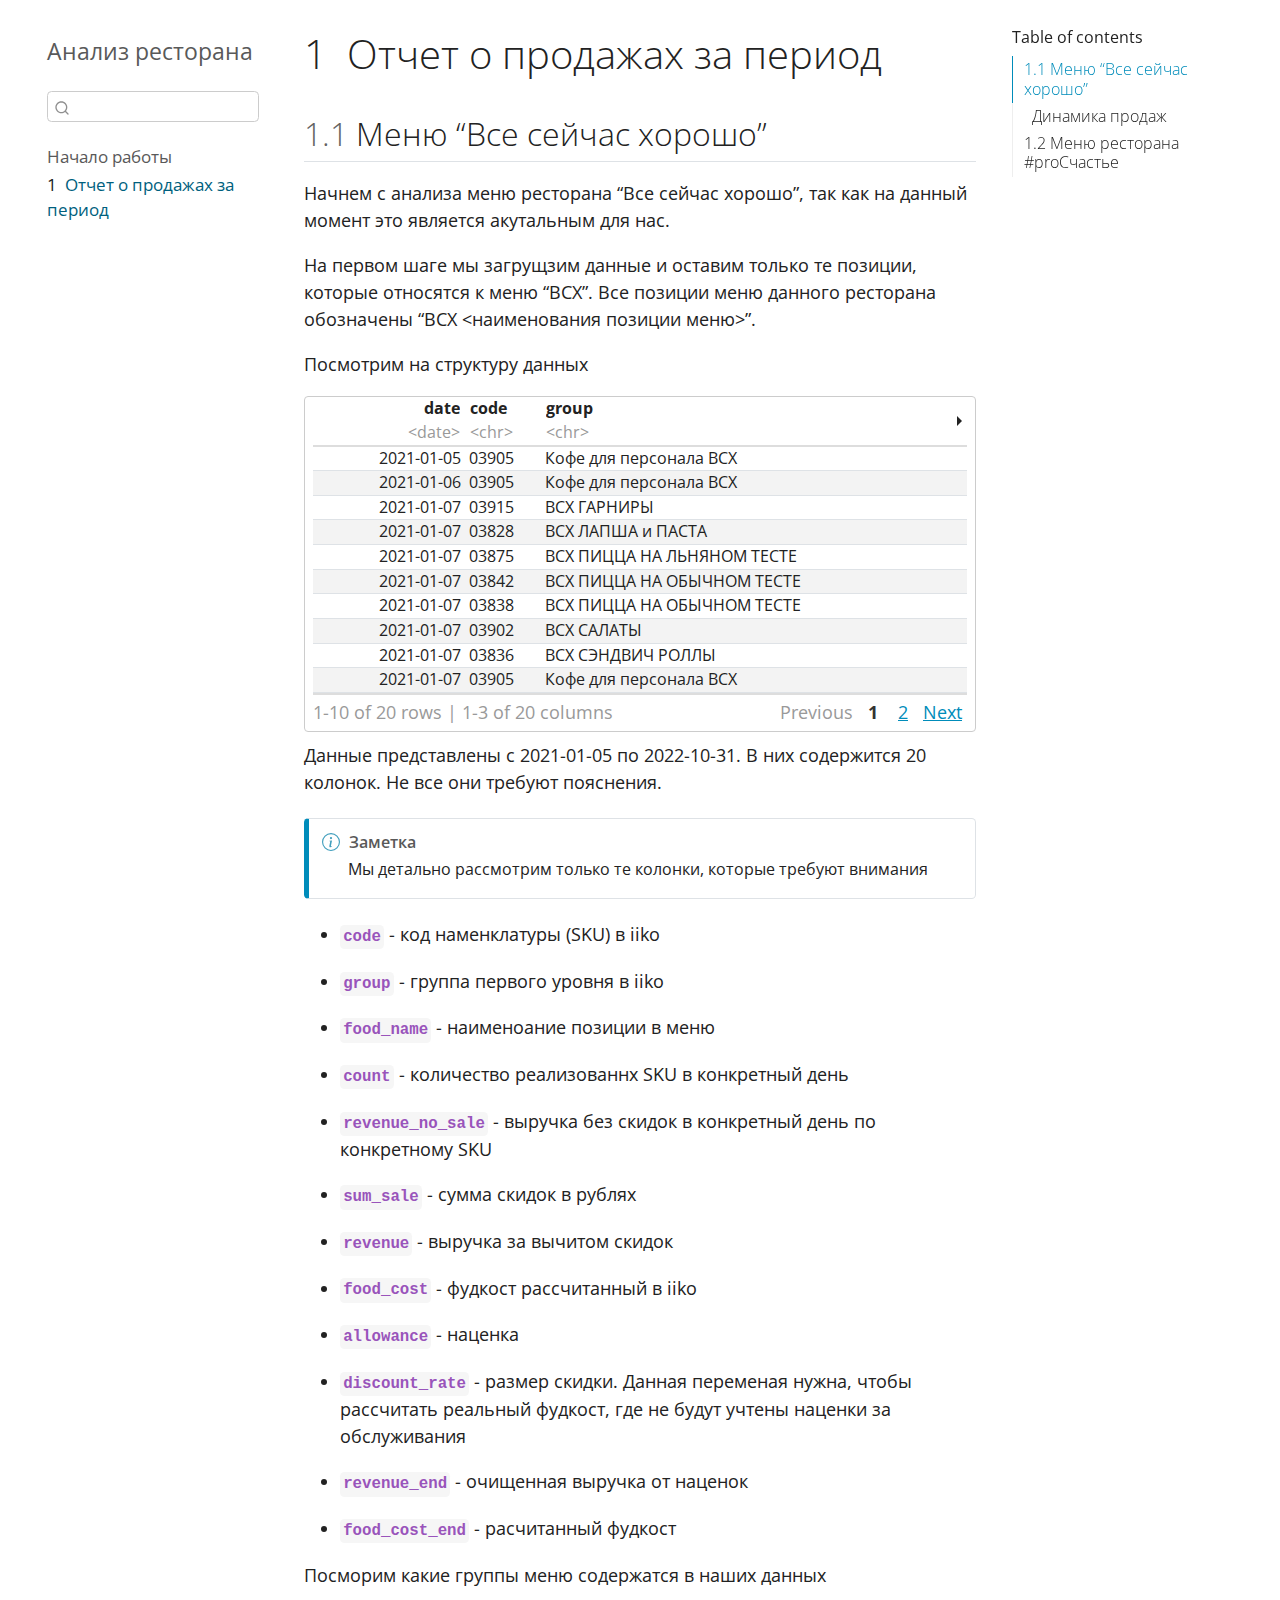
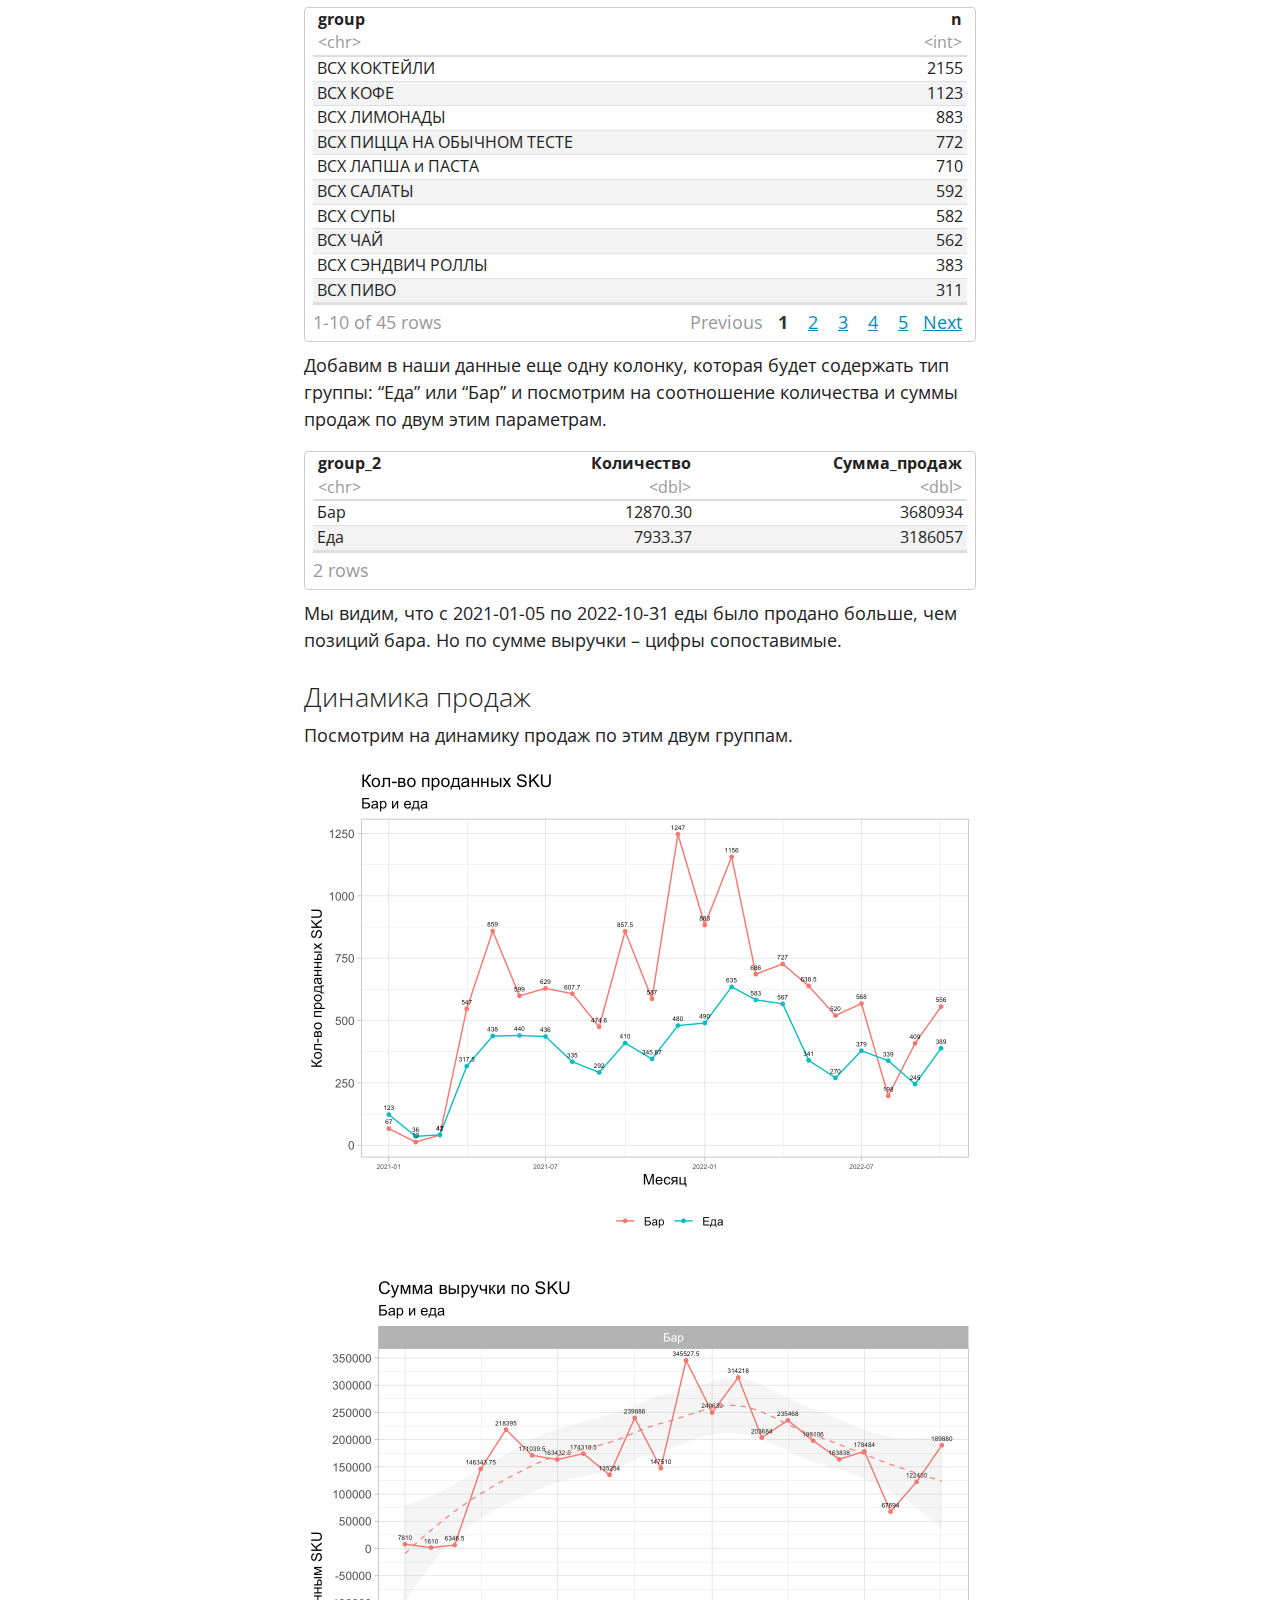
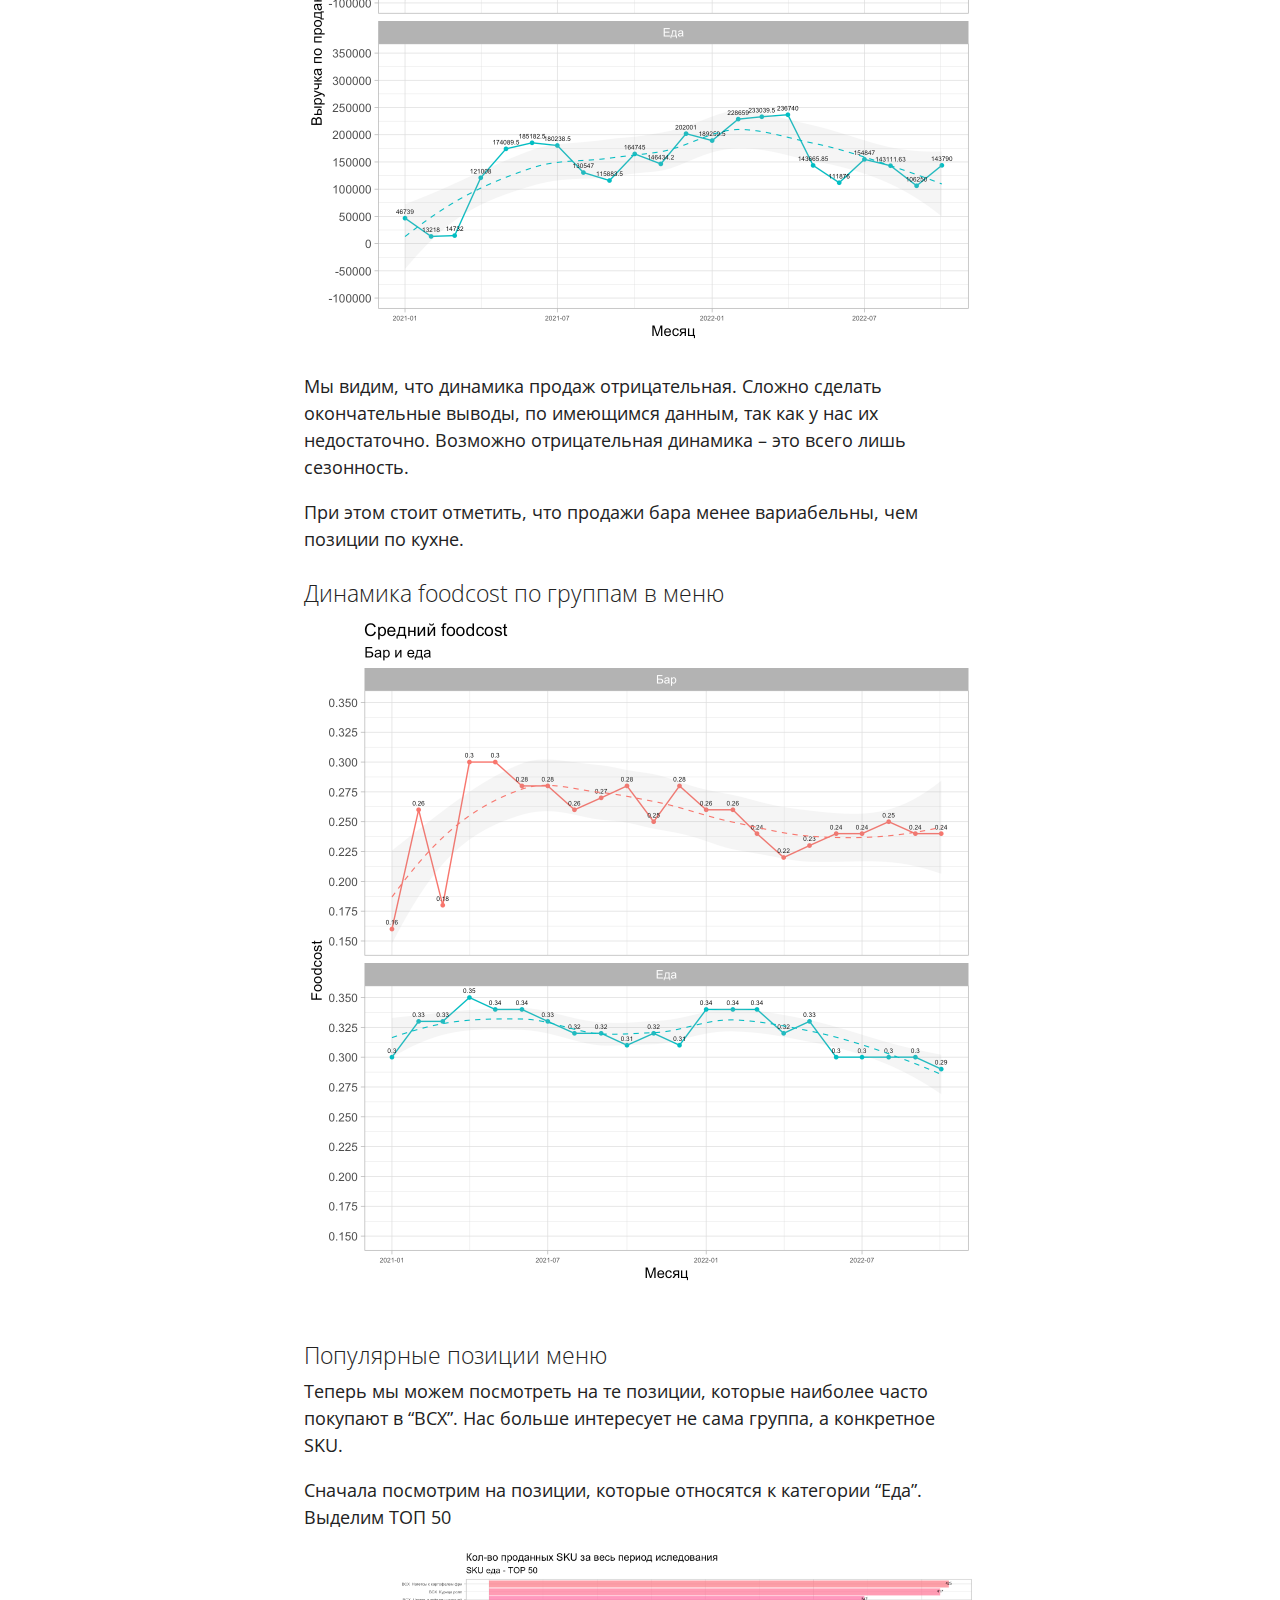
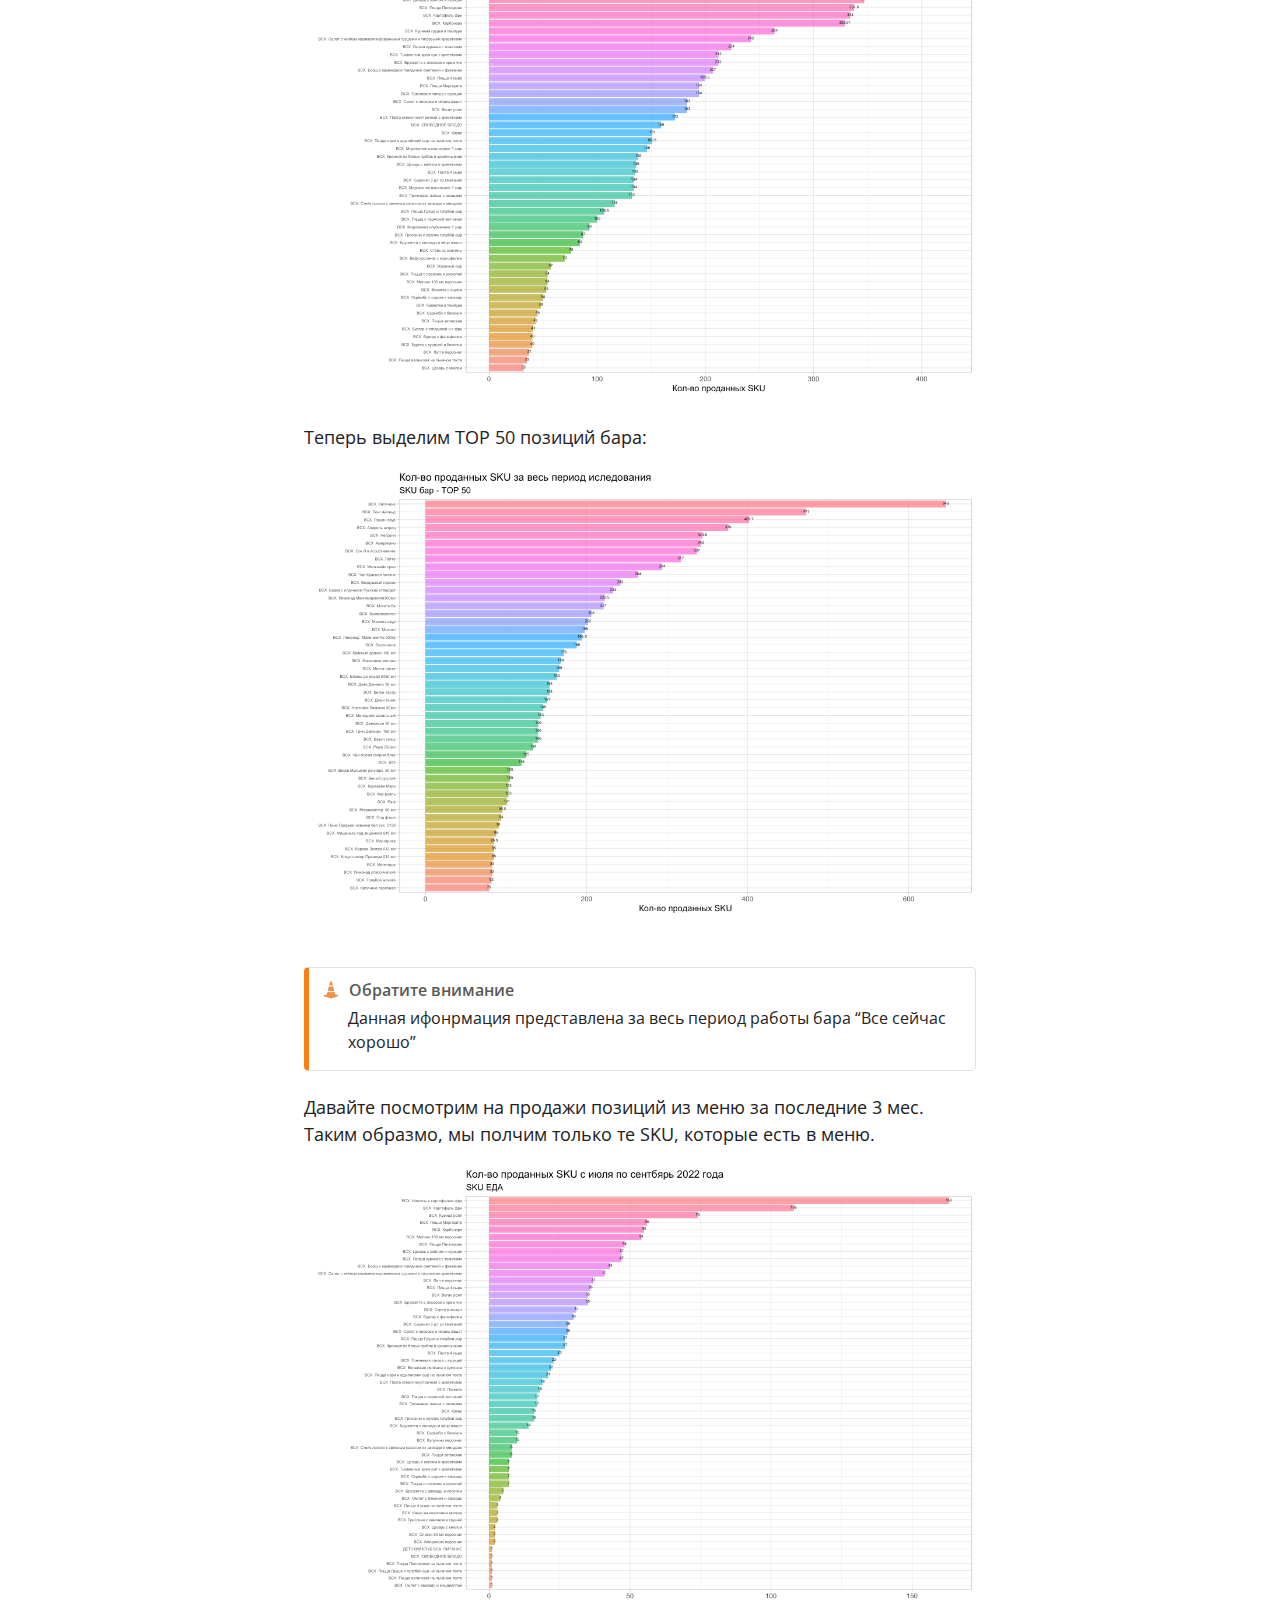
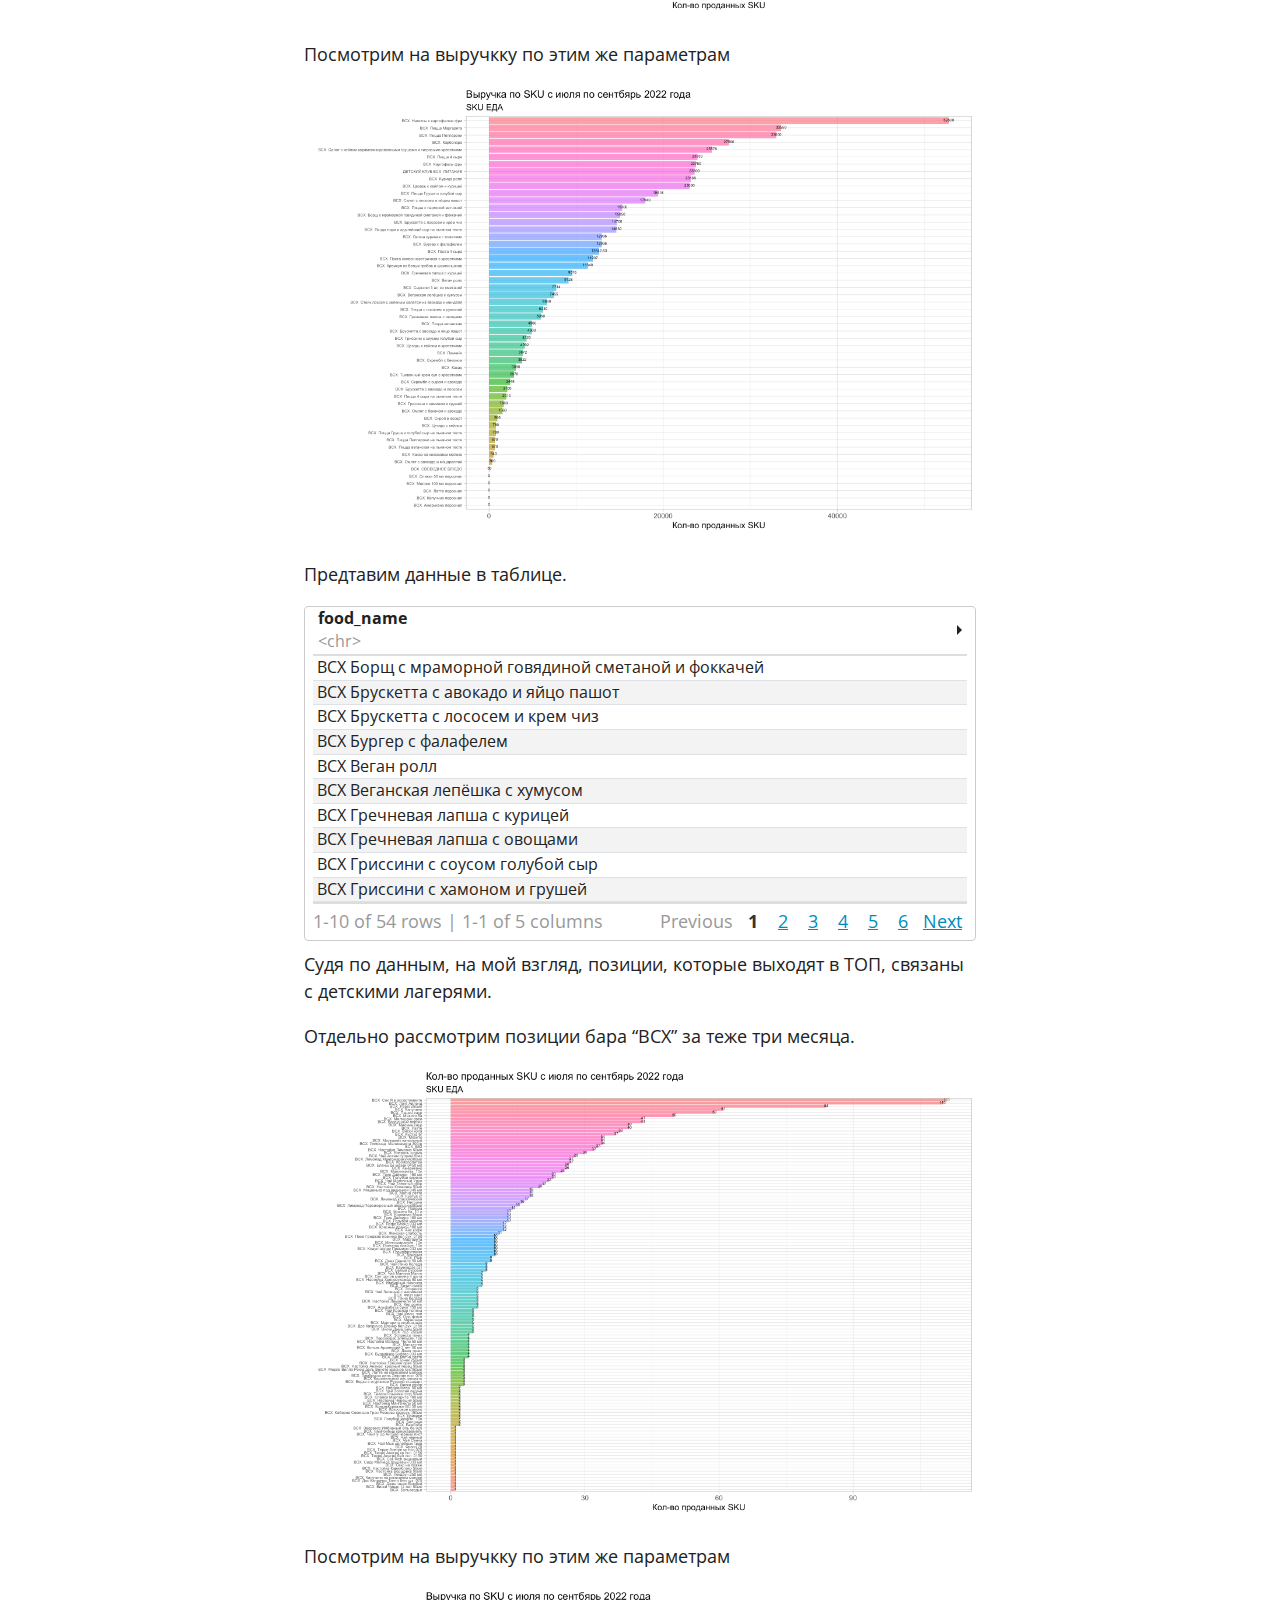
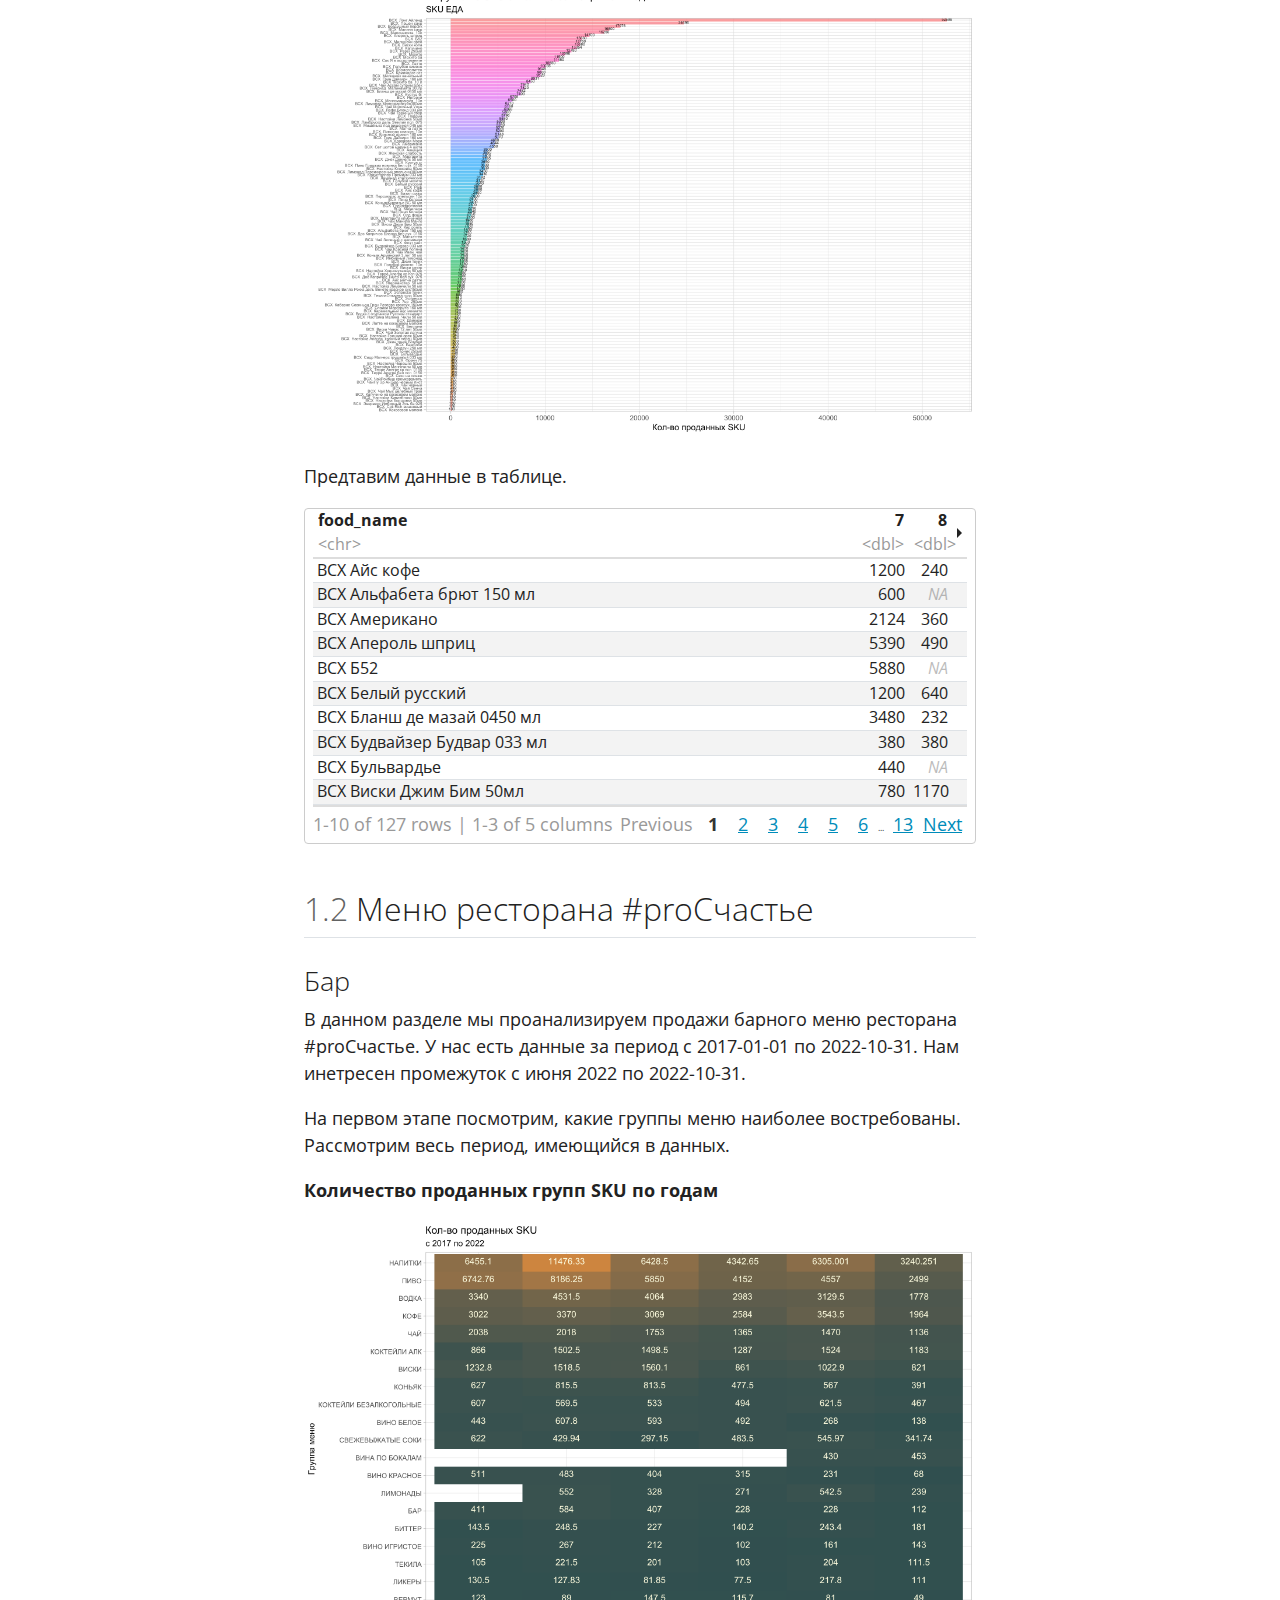
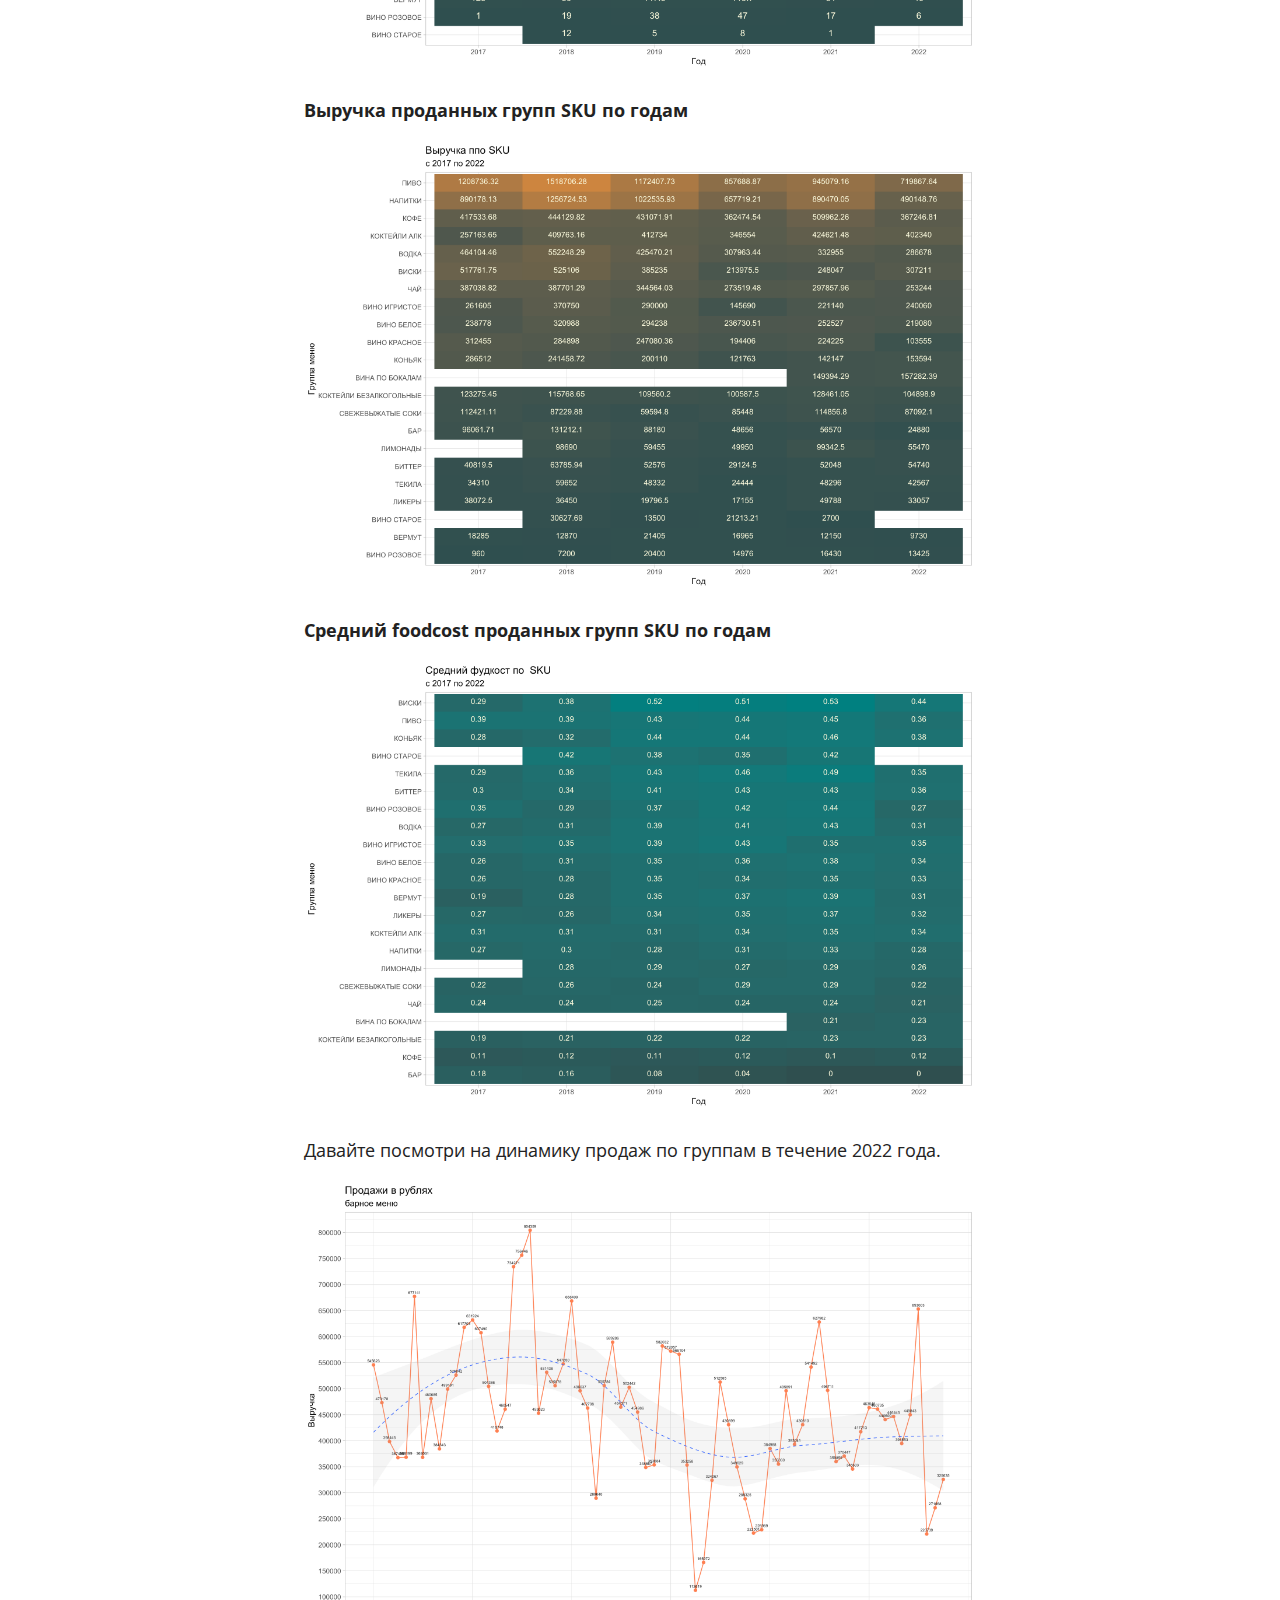
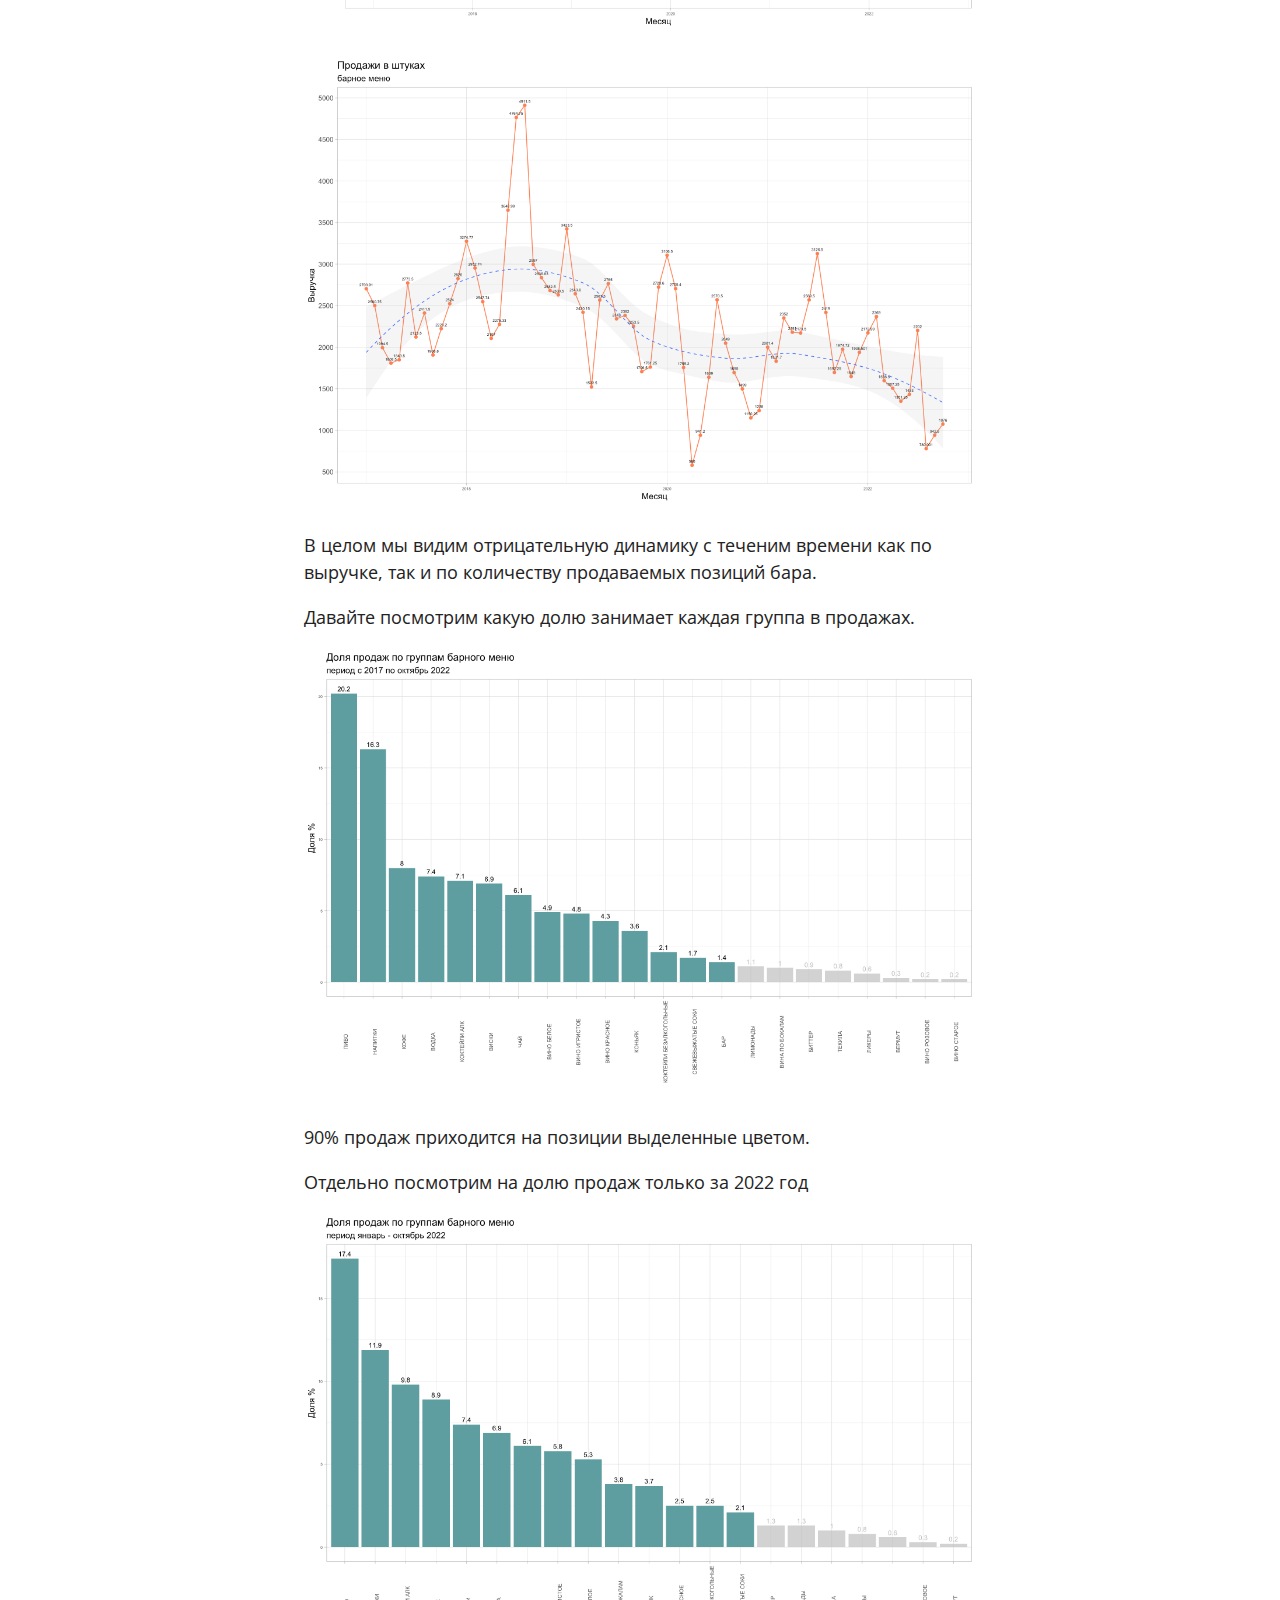
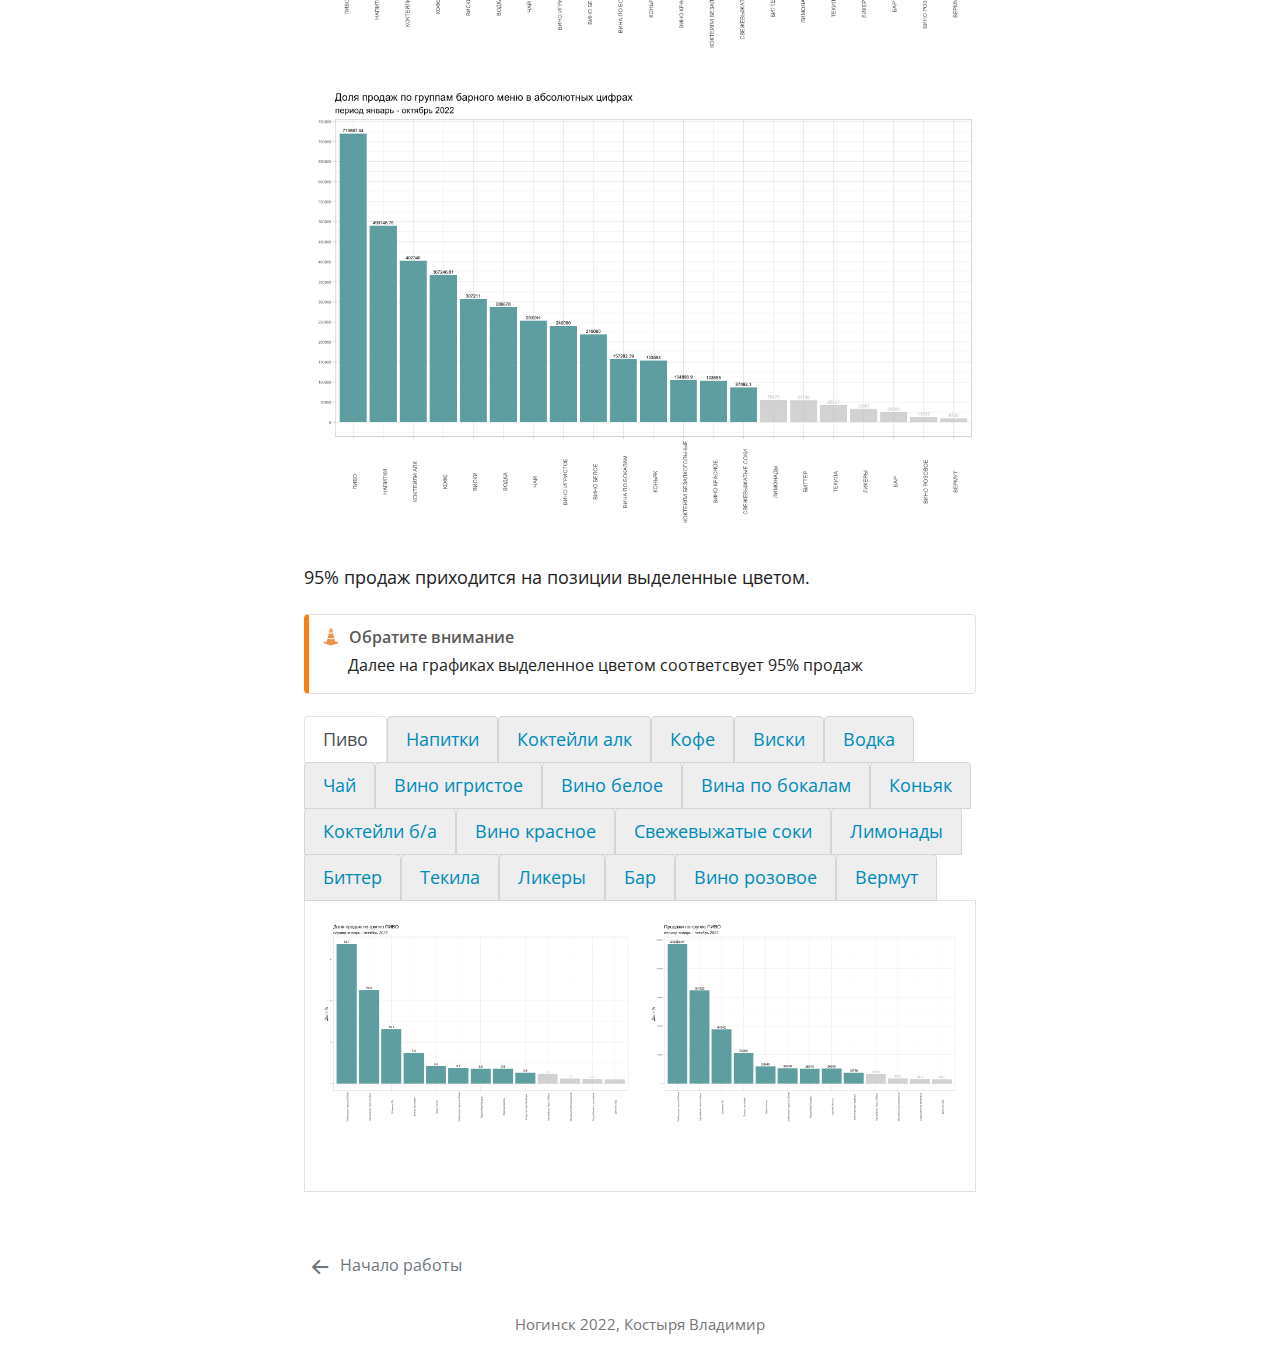
==== docs/intro.html @ 7ed4dfcd "25/11/2022" ====
<!DOCTYPE html>
<html xmlns="http://www.w3.org/1999/xhtml" lang="en" xml:lang="en"><head>

<meta charset="utf-8">
<meta name="generator" content="quarto-1.1.179">

<meta name="viewport" content="width=device-width, initial-scale=1.0, user-scalable=yes">


<title>Анализ ресторана - 1&nbsp; Отчет о продажах за период</title>
<style>
code{white-space: pre-wrap;}
span.smallcaps{font-variant: small-caps;}
div.columns{display: flex; gap: min(4vw, 1.5em);}
div.column{flex: auto; overflow-x: auto;}
div.hanging-indent{margin-left: 1.5em; text-indent: -1.5em;}
ul.task-list{list-style: none;}
ul.task-list li input[type="checkbox"] {
  width: 0.8em;
  margin: 0 0.8em 0.2em -1.6em;
  vertical-align: middle;
}
</style>


<script src="site_libs/quarto-nav/quarto-nav.js"></script>
<script src="site_libs/quarto-nav/headroom.min.js"></script>
<script src="site_libs/clipboard/clipboard.min.js"></script>
<script src="site_libs/quarto-search/autocomplete.umd.js"></script>
<script src="site_libs/quarto-search/fuse.min.js"></script>
<script src="site_libs/quarto-search/quarto-search.js"></script>
<meta name="quarto:offset" content="./">
<link href="./index.html" rel="prev">
<script src="site_libs/quarto-html/quarto.js"></script>
<script src="site_libs/quarto-html/popper.min.js"></script>
<script src="site_libs/quarto-html/tippy.umd.min.js"></script>
<script src="site_libs/quarto-html/anchor.min.js"></script>
<link href="site_libs/quarto-html/tippy.css" rel="stylesheet">
<link href="site_libs/quarto-html/quarto-syntax-highlighting.css" rel="stylesheet" id="quarto-text-highlighting-styles">
<script src="site_libs/bootstrap/bootstrap.min.js"></script>
<link href="site_libs/bootstrap/bootstrap-icons.css" rel="stylesheet">
<link href="site_libs/bootstrap/bootstrap.min.css" rel="stylesheet" id="quarto-bootstrap" data-mode="light">
<script id="quarto-search-options" type="application/json">{
  "location": "sidebar",
  "copy-button": false,
  "collapse-after": 3,
  "panel-placement": "start",
  "type": "textbox",
  "limit": 20,
  "language": {
    "search-no-results-text": "No results",
    "search-matching-documents-text": "matching documents",
    "search-copy-link-title": "Copy link to search",
    "search-hide-matches-text": "Hide additional matches",
    "search-more-match-text": "more match in this document",
    "search-more-matches-text": "more matches in this document",
    "search-clear-button-title": "Clear",
    "search-detached-cancel-button-title": "Cancel",
    "search-submit-button-title": "Submit"
  }
}</script>

<link href="site_libs/pagedtable-1.1/css/pagedtable.css" rel="stylesheet">
<script src="site_libs/pagedtable-1.1/js/pagedtable.js"></script>


</head>

<body class="nav-sidebar floating">

<div id="quarto-search-results"></div>
  <header id="quarto-header" class="headroom fixed-top">
  <nav class="quarto-secondary-nav" data-bs-toggle="collapse" data-bs-target="#quarto-sidebar" aria-controls="quarto-sidebar" aria-expanded="false" aria-label="Toggle sidebar navigation" onclick="if (window.quartoToggleHeadroom) { window.quartoToggleHeadroom(); }">
    <div class="container-fluid d-flex justify-content-between">
      <h1 class="quarto-secondary-nav-title"><span class="chapter-number">1</span>&nbsp; <span class="chapter-title">Отчет о продажах за период</span></h1>
      <button type="button" class="quarto-btn-toggle btn" aria-label="Show secondary navigation">
        <i class="bi bi-chevron-right"></i>
      </button>
    </div>
  </nav>
</header>
<!-- content -->
<div id="quarto-content" class="quarto-container page-columns page-rows-contents page-layout-article">
<!-- sidebar -->
  <nav id="quarto-sidebar" class="sidebar collapse sidebar-navigation floating overflow-auto">
    <div class="pt-lg-2 mt-2 text-left sidebar-header">
    <div class="sidebar-title mb-0 py-0">
      <a href="./">Анализ ресторана</a> 
    </div>
      </div>
      <div class="mt-2 flex-shrink-0 align-items-center">
        <div class="sidebar-search">
        <div id="quarto-search" class="" title="Search"></div>
        </div>
      </div>
    <div class="sidebar-menu-container"> 
    <ul class="list-unstyled mt-1">
        <li class="sidebar-item">
  <div class="sidebar-item-container"> 
  <a href="./index.html" class="sidebar-item-text sidebar-link">Начало работы</a>
  </div>
</li>
        <li class="sidebar-item">
  <div class="sidebar-item-container"> 
  <a href="./intro.html" class="sidebar-item-text sidebar-link active"><span class="chapter-number">1</span>&nbsp; <span class="chapter-title">Отчет о продажах за период</span></a>
  </div>
</li>
    </ul>
    </div>
</nav>
<!-- margin-sidebar -->
    <div id="quarto-margin-sidebar" class="sidebar margin-sidebar">
        <nav id="TOC" role="doc-toc" class="toc-active">
    <h2 id="toc-title">Table of contents</h2>
   
  <ul>
  <li><a href="#меню-все-сейчас-хорошо" id="toc-меню-все-сейчас-хорошо" class="nav-link active" data-scroll-target="#меню-все-сейчас-хорошо"><span class="toc-section-number">1.1</span>  Меню “Все сейчас хорошо”</a>
  <ul class="collapse">
  <li><a href="#динамика-продаж" id="toc-динамика-продаж" class="nav-link" data-scroll-target="#динамика-продаж">Динамика продаж</a></li>
  </ul></li>
  <li><a href="#меню-ресторана-proсчастье" id="toc-меню-ресторана-proсчастье" class="nav-link" data-scroll-target="#меню-ресторана-proсчастье"><span class="toc-section-number">1.2</span>  Меню ресторана #proСчастье</a>
  <ul class="collapse">
  <li><a href="#бар" id="toc-бар" class="nav-link" data-scroll-target="#бар">Бар</a></li>
  </ul></li>
  </ul>
</nav>
    </div>
<!-- main -->
<main class="content" id="quarto-document-content">

<header id="title-block-header" class="quarto-title-block default">
<div class="quarto-title">
<h1 class="title d-none d-lg-block"><span class="chapter-number">1</span>&nbsp; <span class="chapter-title">Отчет о продажах за период</span></h1>
</div>



<div class="quarto-title-meta">

    
    
  </div>
  

</header>

<section id="меню-все-сейчас-хорошо" class="level2" data-number="1.1">
<h2 data-number="1.1" class="anchored" data-anchor-id="меню-все-сейчас-хорошо"><span class="header-section-number">1.1</span> Меню “Все сейчас хорошо”</h2>
<p>Начнем с анализа меню ресторана “Все сейчас хорошо”, так как на данный момент это является акутальным для нас.</p>
<p>На первом шаге мы загрущзим данные и оставим только те позиции, которые относятся к меню “ВСХ”. Все позиции меню данного ресторана обозначены “ВСХ &lt;наименования позиции меню&gt;”.</p>
<p>Посмотрим на структуру данных</p>
<div class="cell" data-layout-align="center">
<div class="cell-output-display">

<div data-pagedtable="false">
  <script data-pagedtable-source="" type="application/json">
{"columns":[{"label":["date"],"name":[1],"type":["date"],"align":["right"]},{"label":["code"],"name":[2],"type":["chr"],"align":["left"]},{"label":["group"],"name":[3],"type":["chr"],"align":["left"]},{"label":["food_name"],"name":[4],"type":["chr"],"align":["left"]},{"label":["count"],"name":[5],"type":["dbl"],"align":["right"]},{"label":["revenue_no_sale"],"name":[6],"type":["dbl"],"align":["right"]},{"label":["sum_sale"],"name":[7],"type":["dbl"],"align":["right"]},{"label":["revenue"],"name":[8],"type":["dbl"],"align":["right"]},{"label":["cost_one"],"name":[9],"type":["dbl"],"align":["right"]},{"label":["cost_rub"],"name":[10],"type":["dbl"],"align":["right"]},{"label":["food_cost"],"name":[11],"type":["dbl"],"align":["right"]},{"label":["allowance"],"name":[12],"type":["dbl"],"align":["right"]},{"label":["concept"],"name":[13],"type":["chr"],"align":["left"]},{"label":["year"],"name":[14],"type":["dbl"],"align":["right"]},{"label":["month"],"name":[15],"type":["dbl"],"align":["right"]},{"label":["day_number"],"name":[16],"type":["dbl"],"align":["right"]},{"label":["wday"],"name":[17],"type":["dbl"],"align":["right"]},{"label":["discount_rate"],"name":[18],"type":["dbl"],"align":["right"]},{"label":["revenue_end"],"name":[19],"type":["dbl"],"align":["right"]},{"label":["food_cost_end"],"name":[20],"type":["dbl"],"align":["right"]}],"data":[{"1":"2021-01-05","2":"03905","3":"Кофе для персонала ВСХ","4":"ВСХ  Американо персонал","5":"2","6":"0","7":"0","8":"0","9":"16.99","10":"33.97","11":"0.00","12":"-100.0","13":"Без концепции","14":"2021","15":"1","16":"5","17":"2","18":"NA","19":"0","20":"Inf"},{"1":"2021-01-06","2":"03905","3":"Кофе для персонала ВСХ","4":"ВСХ  Американо персонал","5":"2","6":"0","7":"0","8":"0","9":"16.99","10":"33.98","11":"0.00","12":"-100.0","13":"Без концепции","14":"2021","15":"1","16":"6","17":"3","18":"NA","19":"0","20":"Inf"},{"1":"2021-01-07","2":"03915","3":"ВСХ  ГАРНИРЫ","4":"ВСХ  Нагетсы с картофелем фри","5":"10","6":"3000","7":"3000","8":"0","9":"64.71","10":"647.13","11":"0.00","12":"-100.0","13":"Без концепции","14":"2021","15":"1","16":"7","17":"4","18":"Inf","19":"3000","20":"0.22"},{"1":"2021-01-07","2":"03828","3":"ВСХ  ЛАПША и ПАСТА","4":"ВСХ  Гречневая лапша с овощами","5":"6","6":"1860","7":"0","8":"1860","9":"66.08","10":"396.46","11":"0.21","12":"369.2","13":"Без концепции","14":"2021","15":"1","16":"7","17":"4","18":"1","19":"1860","20":"0.21"},{"1":"2021-01-07","2":"03875","3":"ВСХ  ПИЦЦА НА ЛЬНЯНОМ ТЕСТЕ","4":"ВСХ  Пицца веганская на льняном тесте","5":"2","6":"1200","7":"0","8":"1200","9":"115.27","10":"230.53","11":"0.19","12":"420.5","13":"Без концепции","14":"2021","15":"1","16":"7","17":"4","18":"1","19":"1200","20":"0.19"},{"1":"2021-01-07","2":"03842","3":"ВСХ  ПИЦЦА НА ОБЫЧНОМ ТЕСТЕ","4":"ВСХ  Пицца Пепперони","5":"2","6":"1200","7":"1200","8":"0","9":"204.78","10":"409.56","11":"0.00","12":"-100.0","13":"Без концепции","14":"2021","15":"1","16":"7","17":"4","18":"Inf","19":"1200","20":"0.34"},{"1":"2021-01-07","2":"03838","3":"ВСХ  ПИЦЦА НА ОБЫЧНОМ ТЕСТЕ","4":"ВСХ  Пицца Маргарита","5":"1","6":"550","7":"550","8":"0","9":"139.55","10":"139.55","11":"0.00","12":"-100.0","13":"Без концепции","14":"2021","15":"1","16":"7","17":"4","18":"Inf","19":"550","20":"0.25"},{"1":"2021-01-07","2":"03902","3":"ВСХ  САЛАТЫ","4":"ВСХ  Цезарь с кейлом","5":"4","6":"1360","7":"0","8":"1360","9":"143.99","10":"575.96","11":"0.42","12":"136.1","13":"Без концепции","14":"2021","15":"1","16":"7","17":"4","18":"1","19":"1360","20":"0.42"},{"1":"2021-01-07","2":"03836","3":"ВСХ  СЭНДВИЧ РОЛЛЫ","4":"ВСХ  Веган ролл","5":"1","6":"260","7":"0","8":"260","9":"62.66","10":"62.66","11":"0.24","12":"314.9","13":"Без концепции","14":"2021","15":"1","16":"7","17":"4","18":"1","19":"260","20":"0.24"},{"1":"2021-01-07","2":"03905","3":"Кофе для персонала ВСХ","4":"ВСХ  Американо персонал","5":"2","6":"0","7":"0","8":"0","9":"16.99","10":"33.97","11":"0.00","12":"-100.0","13":"Без концепции","14":"2021","15":"1","16":"7","17":"4","18":"NA","19":"0","20":"Inf"},{"1":"2021-01-09","2":"03915","3":"ВСХ  ГАРНИРЫ","4":"ВСХ  Нагетсы с картофелем фри","5":"7","6":"2100","7":"2100","8":"0","9":"65.34","10":"457.41","11":"0.00","12":"-100.0","13":"Без концепции","14":"2021","15":"1","16":"9","17":"6","18":"Inf","19":"2100","20":"0.22"},{"1":"2021-01-09","2":"03925","3":"ВСХ  КОФЕ","4":"ВСХ  Американо","5":"2","6":"240","7":"0","8":"240","9":"16.20","10":"32.40","11":"0.14","12":"640.7","13":"Без концепции","14":"2021","15":"1","16":"9","17":"6","18":"1","19":"240","20":"0.13"},{"1":"2021-01-09","2":"03926","3":"ВСХ  КОФЕ","4":"ВСХ  Капучино","5":"2","6":"400","7":"0","8":"400","9":"22.70","10":"45.39","11":"0.11","12":"781.3","13":"Без концепции","14":"2021","15":"1","16":"9","17":"6","18":"1","19":"400","20":"0.11"},{"1":"2021-01-09","2":"03927","3":"ВСХ  КОФЕ","4":"ВСХ  Латте","5":"1","6":"220","7":"0","8":"220","9":"25.95","10":"25.95","11":"0.12","12":"747.8","13":"Без концепции","14":"2021","15":"1","16":"9","17":"6","18":"1","19":"220","20":"0.12"},{"1":"2021-01-09","2":"03841","3":"ВСХ  ПИЦЦА НА ОБЫЧНОМ ТЕСТЕ","4":"ВСХ  Пицца 4 сыра","5":"1","6":"600","7":"600","8":"0","9":"307.38","10":"307.38","11":"0.00","12":"-100.0","13":"Без концепции","14":"2021","15":"1","16":"9","17":"6","18":"Inf","19":"600","20":"0.51"},{"1":"2021-01-09","2":"03838","3":"ВСХ  ПИЦЦА НА ОБЫЧНОМ ТЕСТЕ","4":"ВСХ  Пицца Маргарита","5":"2","6":"1100","7":"1100","8":"0","9":"139.40","10":"278.80","11":"0.00","12":"-100.0","13":"Без концепции","14":"2021","15":"1","16":"9","17":"6","18":"Inf","19":"1100","20":"0.25"},{"1":"2021-01-09","2":"03909","3":"Кофе для персонала ВСХ","4":"ВСХ  Капучино персонал","5":"1","6":"0","7":"0","8":"0","9":"25.13","10":"25.13","11":"0.00","12":"-100.0","13":"Без концепции","14":"2021","15":"1","16":"9","17":"6","18":"NA","19":"0","20":"Inf"},{"1":"2021-01-09","2":"03905","3":"Кофе для персонала ВСХ","4":"ВСХ  Американо персонал","5":"2","6":"0","7":"0","8":"0","9":"16.98","10":"33.95","11":"0.00","12":"-100.0","13":"Без концепции","14":"2021","15":"1","16":"9","17":"6","18":"NA","19":"0","20":"Inf"},{"1":"2021-01-10","2":"03905","3":"Кофе для персонала ВСХ","4":"ВСХ  Американо персонал","5":"6","6":"0","7":"0","8":"0","9":"16.97","10":"101.84","11":"0.00","12":"-100.0","13":"Без концепции","14":"2021","15":"1","16":"10","17":"7","18":"NA","19":"0","20":"Inf"},{"1":"2021-01-13","2":"03960","3":"ВСХ  ЗАВТРАКИ","4":"ВСХ  Омлет с моцареллой и авокадо","5":"1","6":"300","7":"0","8":"300","9":"0.00","10":"0.00","11":"0.00","12":"0.0","13":"Без концепции","14":"2021","15":"1","16":"13","17":"3","18":"1","19":"300","20":"0.00"}],"options":{"columns":{"min":{},"max":[10]},"rows":{"min":[10],"max":[10]},"pages":{}}}
  </script>
</div>
</div>
</div>
<p>Данные представлены с 2021-01-05 по 2022-10-31. В них содержится 20 колонок. Не все они требуют пояснения.</p>
<div class="callout-note callout callout-style-simple callout-captioned">
<div class="callout-header d-flex align-content-center">
<div class="callout-icon-container">
<i class="callout-icon"></i>
</div>
<div class="callout-caption-container flex-fill">
Заметка
</div>
</div>
<div class="callout-body-container callout-body">
<p>Мы детально рассмотрим только те колонки, которые требуют внимания</p>
</div>
</div>
<ul>
<li><p><strong><code>code</code></strong> - код наменклатуры (SKU) в iiko</p></li>
<li><p><strong><code>group</code></strong> - группа первого уровня в iiko</p></li>
<li><p><strong><code>food_name</code></strong> - наименоание позиции в меню</p></li>
<li><p><strong><code>count</code></strong> - количество реализованнх SKU в конкретный день</p></li>
<li><p><strong><code>revenue_no_sale</code></strong> - выручка без скидок в конкретный день по конкретному SKU</p></li>
<li><p><strong><code>sum_sale</code></strong> - сумма скидок в рублях</p></li>
<li><p><strong><code>revenue</code></strong> - выручка за вычитом скидок</p></li>
<li><p><strong><code>food_cost</code></strong> - фудкост рассчитанный в iiko</p></li>
<li><p><strong><code>allowance</code></strong> - наценка</p></li>
<li><p><strong><code>discount_rate</code></strong> - размер скидки. Данная переменая нужна, чтобы рассчитать реальный фудкост, где не будут учтены наценки за обслуживания</p></li>
<li><p><strong><code>revenue_end</code></strong> - очищенная выручка от наценок</p></li>
<li><p><strong><code>food_cost_end</code></strong> - расчитанный фудкост</p></li>
</ul>
<p>Посморим какие группы меню содержатся в наших данных</p>
<div class="cell" data-layout-align="center">
<div class="cell-output-display">

<div data-pagedtable="false">
  <script data-pagedtable-source="" type="application/json">
{"columns":[{"label":["group"],"name":[1],"type":["chr"],"align":["left"]},{"label":["n"],"name":[2],"type":["int"],"align":["right"]}],"data":[{"1":"ВСХ  КОКТЕЙЛИ","2":"2155"},{"1":"ВСХ  КОФЕ","2":"1123"},{"1":"ВСХ  ЛИМОНАДЫ","2":"883"},{"1":"ВСХ  ПИЦЦА НА ОБЫЧНОМ ТЕСТЕ","2":"772"},{"1":"ВСХ  ЛАПША и ПАСТА","2":"710"},{"1":"ВСХ  САЛАТЫ","2":"592"},{"1":"ВСХ  СУПЫ","2":"582"},{"1":"ВСХ  ЧАЙ","2":"562"},{"1":"ВСХ  СЭНДВИЧ РОЛЛЫ","2":"383"},{"1":"ВСХ  ПИВО","2":"311"},{"1":"ВСХ  ЗАКУСКИ","2":"306"},{"1":"ВСХ  НАСТОЙКИ","2":"302"},{"1":"ВСХ  СОК и ВОДА","2":"286"},{"1":"ДЕСЕРТЫ","2":"269"},{"1":"ВСХ  ГАРНИРЫ","2":"261"},{"1":"ВСХ  МИЛКШЕЙКИ","2":"251"},{"1":"ГОРЯЧИЕ ЗАКУСКИ","2":"229"},{"1":"ВСХ  ПИЦЦА НА ЛЬНЯНОМ ТЕСТЕ","2":"202"},{"1":"ВСХ  ЗАВТРАКИ","2":"196"},{"1":"ВСХ  АЛКОГОЛЬ","2":"185"},{"1":"ВСХ ВИНО по бокалам","2":"141"},{"1":"ГОРЯЧЕЕ","2":"115"},{"1":"Кофе для персонала ВСХ","2":"114"},{"1":"ВСХ  ДРУГИЕ ГОРЯЧИЕ","2":"106"},{"1":"ВСХ  ГОРЯЧЕЕ","2":"88"},{"1":"БУРГЕРЫ и СЭНДВИЧИ","2":"79"},{"1":"ВСЕ СЕЙЧАС ХОРОШО","2":"62"},{"1":"ВСХ  ВИНО бутылка","2":"51"},{"1":"ВСХ  БУРГЕРЫ и ХОТДОГИ","2":"41"},{"1":"ВСХ  ПЕРСОНАЛ","2":"30"},{"1":"ХОЛОДНЫЕ ЗАКУСКИ  АРХИВ","2":"22"},{"1":"ВСХ  ДЕСЕРТЫ","2":"21"},{"1":"ГАРНИРЫ","2":"21"},{"1":"ВИНО БЕЛОЕ","2":"18"},{"1":"САЛАТЫ","2":"17"},{"1":"ВСХ  ДОПЫ","2":"16"},{"1":"КОКТЕЙЛИ АЛК","2":"16"},{"1":"ВИНО КРАСНОЕ","2":"12"},{"1":"БАР","2":"7"},{"1":"ВИНО РОЗОВОЕ","2":"4"},{"1":"СУПЫ","2":"4"},{"1":"КОФЕ","2":"2"},{"1":"8 КОМПЛЕКСНЫЕ ОБЕДЫ","2":"1"},{"1":"ВСХ  ВИНО","2":"1"},{"1":"ПИЦЦА и ХАЧАПУРИ","2":"1"}],"options":{"columns":{"min":{},"max":[10]},"rows":{"min":[10],"max":[10]},"pages":{}}}
  </script>
</div>
</div>
</div>
<p>Добавим в наши данные еще одну колонку, которая будет содержать тип группы: “Еда” или “Бар” и посмотрим на соотношение количества и суммы продаж по двум этим параметрам.</p>
<div class="cell" data-layout-align="center">
<div class="cell-output-display">

<div data-pagedtable="false">
  <script data-pagedtable-source="" type="application/json">
{"columns":[{"label":["group_2"],"name":[1],"type":["chr"],"align":["left"]},{"label":["Количество"],"name":[2],"type":["dbl"],"align":["right"]},{"label":["Сумма_продаж"],"name":[3],"type":["dbl"],"align":["right"]}],"data":[{"1":"Бар","2":"12870.30","3":"3680934"},{"1":"Еда","2":"7933.37","3":"3186057"}],"options":{"columns":{"min":{},"max":[10]},"rows":{"min":[10],"max":[10]},"pages":{}}}
  </script>
</div>
</div>
</div>
<p>Мы видим, что с 2021-01-05 по 2022-10-31 еды было продано больше, чем позиций бара. Но по сумме выручки – цифры сопоставимые.</p>
<section id="динамика-продаж" class="level3 unnumbered">
<h3 class="unnumbered anchored" data-anchor-id="динамика-продаж">Динамика продаж</h3>
<p>Посмотрим на динамику продаж по этим двум группам.</p>
<div class="cell" data-layout-align="center">
<div class="cell-output-display">
<div class="quarto-figure quarto-figure-center">
<figure class="figure">
<p><img src="intro_files/figure-html/unnamed-chunk-6-1.png" class="img-fluid figure-img" width="672"></p>
</figure>
</div>
</div>
</div>
<div class="cell" data-layout-align="center">
<div class="cell-output-display">
<div class="quarto-figure quarto-figure-center">
<figure class="figure">
<p><img src="intro_files/figure-html/unnamed-chunk-7-1.png" class="img-fluid figure-img" width="672"></p>
</figure>
</div>
</div>
</div>
<p>Мы видим, что динамика продаж отрицательная. Сложно сделать окончательные выводы, по имеющимся данным, так как у нас их недостаточно. Возможно отрицательная динамика – это всего лишь сезонность.</p>
<p>При этом стоит отметить, что продажи бара менее вариабельны, чем позиции по кухне.</p>
<section id="динамика-foodcost-по-группам-в-меню" class="level4 unnumbered">
<h4 class="unnumbered anchored" data-anchor-id="динамика-foodcost-по-группам-в-меню">Динамика foodcost по группам в меню</h4>
<div class="cell" data-layout-align="center">
<div class="cell-output-display">
<div class="quarto-figure quarto-figure-center">
<figure class="figure">
<p><img src="intro_files/figure-html/unnamed-chunk-8-1.png" class="img-fluid figure-img" width="672"></p>
</figure>
</div>
</div>
</div>
</section>
<section id="популярные-позиции-меню" class="level4 unnumbered">
<h4 class="unnumbered anchored" data-anchor-id="популярные-позиции-меню">Популярные позиции меню</h4>
<p>Теперь мы можем посмотреть на те позиции, которые наиболее часто покупают в “ВСХ”. Нас больше интересует не сама группа, а конкретное SKU.</p>
<p>Сначала посмотрим на позиции, которые относятся к категории “Еда”. Выделим ТОП 50</p>
<div class="cell" data-layout-align="center">
<div class="cell-output-display">
<div class="quarto-figure quarto-figure-center">
<figure class="figure">
<p><img src="intro_files/figure-html/unnamed-chunk-9-1.png" class="img-fluid figure-img" width="1152"></p>
</figure>
</div>
</div>
</div>
<p>Теперь выделим TOP 50 позиций бара:</p>
<div class="cell" data-layout-align="center">
<div class="cell-output-display">
<div class="quarto-figure quarto-figure-center">
<figure class="figure">
<p><img src="intro_files/figure-html/unnamed-chunk-10-1.png" class="img-fluid figure-img" width="1152"></p>
</figure>
</div>
</div>
</div>
<div class="callout-caution callout callout-style-simple callout-captioned">
<div class="callout-header d-flex align-content-center">
<div class="callout-icon-container">
<i class="callout-icon"></i>
</div>
<div class="callout-caption-container flex-fill">
Обратите внимание
</div>
</div>
<div class="callout-body-container callout-body">
<p>Данная ифонрмация представлена за весь период работы бара “Все сейчас хорошо”</p>
</div>
</div>
<p>Давайте посмотрим на продажи позиций из меню за последние 3 мес. Таким образмо, мы полчим только те SKU, которые есть в меню.</p>
<div class="cell" data-layout-align="center">
<div class="cell-output-display">
<div class="quarto-figure quarto-figure-center">
<figure class="figure">
<p><img src="intro_files/figure-html/unnamed-chunk-11-1.png" class="img-fluid figure-img" width="1152"></p>
</figure>
</div>
</div>
</div>
<p>Посмотрим на выручкку по этим же параметрам</p>
<div class="cell" data-layout-align="center">
<div class="cell-output-display">
<div class="quarto-figure quarto-figure-center">
<figure class="figure">
<p><img src="intro_files/figure-html/unnamed-chunk-12-1.png" class="img-fluid figure-img" width="1152"></p>
</figure>
</div>
</div>
</div>
<p>Предтавим данные в таблице.</p>
<div class="cell" data-layout-align="center">
<div class="cell-output-display">

<div data-pagedtable="false">
  <script data-pagedtable-source="" type="application/json">
{"columns":[{"label":["food_name"],"name":[1],"type":["chr"],"align":["left"]},{"label":["7"],"name":[2],"type":["dbl"],"align":["right"]},{"label":["8"],"name":[3],"type":["dbl"],"align":["right"]},{"label":["9"],"name":[4],"type":["dbl"],"align":["right"]},{"label":["10"],"name":[5],"type":["dbl"],"align":["right"]}],"data":[{"1":"ВСХ  Борщ с мраморной говядиной сметаной и фоккачей","2":"2800","3":"3850.00","4":"1750","5":"6650"},{"1":"ВСХ  Брускетта с авокадо и яйцо пашот","2":"1750","3":"1400.00","4":"350","5":"1400"},{"1":"ВСХ  Брускетта с лососем и крем чиз","2":"2100","3":"9240.00","4":"3360","5":"NA"},{"1":"ВСХ  Бургер с фалафелем","2":"3696","3":"2200.00","4":"2640","5":"4400"},{"1":"ВСХ  Веган ролл","2":"3248","3":"2520.00","4":"1680","5":"1680"},{"1":"ВСХ  Веганская лепёшка с хумусом","2":"980","3":"2275.00","4":"1400","5":"2800"},{"1":"ВСХ  Гречневая лапша с курицей","2":"3696","3":"2520.00","4":"1260","5":"2100"},{"1":"ВСХ  Гречневая лапша с овощами","2":"1400","3":"2450.00","4":"350","5":"1750"},{"1":"ВСХ  Гриссини с соусом голубой сыр","2":"1080","3":"540.00","4":"1350","5":"1350"},{"1":"ВСХ  Гриссини с хамоном и грушей","2":"1120","3":"NA","4":"560","5":"NA"},{"1":"ВСХ  Какао","2":"800","3":"680.00","4":"800","5":"800"},{"1":"ВСХ  Карбонара","2":"8528","3":"7072.00","4":"5720","5":"6240"},{"1":"ВСХ  Картофель фри","2":"10340","3":"5280.00","4":"3740","5":"4400"},{"1":"ВСХ  Кремсуп из белых грибов и шампиньонов","2":"4200","3":"2940.00","4":"840","5":"3360"},{"1":"ВСХ  Курица ролл","2":"6784","3":"7744.00","4":"4160","5":"4480"},{"1":"ВСХ  Лапша куриная с томатами","2":"4144","3":"3472.00","4":"3080","5":"2240"},{"1":"ВСХ  Нагетсы с картофелем фри","2":"15972","3":"13398.00","4":"12210","5":"11220"},{"1":"ВСХ  Панкейк","2":"1496","3":"1496.00","4":"880","5":"NA"},{"1":"ВСХ  Паста 4 сыра","2":"3570","3":"2952.63","4":"2550","5":"3570"},{"1":"ВСХ  Паста сливочноустричная с креветками","2":"4347","3":"630.00","4":"4410","5":"2520"},{"1":"ВСХ  Пицца 4 сыра","2":"5580","3":"7310.00","4":"8280","5":"2760"},{"1":"ВСХ  Пицца 4 сыра на льняном тесте","2":"1340","3":"NA","4":"670","5":"NA"},{"1":"ВСХ  Пицца веганская","2":"1240","3":"1240.00","4":"2480","5":"NA"},{"1":"ВСХ  Пицца веганская на льняном тесте","2":"670","3":"NA","4":"NA","5":"NA"},{"1":"ВСХ  Пицца Груша и голубой сыр","2":"4964","3":"7154.00","4":"2920","5":"4380"},{"1":"ВСХ  Пицца Маргарита","2":"10492","3":"8418.00","4":"8540","5":"6100"},{"1":"ВСХ  Пицца нори и адыгейский сыр на льняном тесте","2":"4130","3":"2800.00","4":"3500","5":"4200"},{"1":"ВСХ  Пицца Пепперони","2":"4340","3":"11620.00","4":"8520","5":"8520"},{"1":"ВСХ  Пицца с лососем и рукколой","2":"2670","3":"890.00","4":"NA","5":"2670"},{"1":"ВСХ  Пицца с пармской ветчиной","2":"2700","3":"4500.00","4":"6300","5":"1800"},{"1":"ВСХ  Салат с кейлом карамелизированными грушами и тигровыми креветками","2":"13104","3":"4284.00","4":"1260","5":"6930"},{"1":"ВСХ  Салат с лососем и яйцом пашот","2":"8320","3":"5070.00","4":"NA","5":"4550"},{"1":"ВСХ  Сироп в ассорт","2":"204","3":"132.00","4":"300","5":"330"},{"1":"ВСХ  Скрембл с беконом","2":"1872","3":"780.00","4":"1170","5":"NA"},{"1":"ВСХ  Стейк лосося с зеленым салатом из авокадо и миндаля","2":"1660","3":"2490.00","4":"2490","5":"NA"},{"1":"ВСХ  Сырники 3 шт со сметаной","2":"2320","3":"2784.00","4":"1740","5":"870"},{"1":"ВСХ  Тыквенный крем суп с креветками","2":"820","3":"NA","4":"1640","5":"410"},{"1":"ВСХ  Цезарь с кейлом и курицей","2":"6370","3":"6860.00","4":"1960","5":"7840"},{"1":"ВСХ  Пицца Груша и голубой сыр на льняном тесте","2":"NA","3":"780.00","4":"NA","5":"NA"},{"1":"ВСХ  Скрембл с сыром и авокадо","2":"NA","3":"1728.00","4":"720","5":"NA"},{"1":"ВСХ  Цезарь с кейлом и креветками","2":"NA","3":"1612.00","4":"NA","5":"2480"},{"1":"ВСХ  Пицца Пепперони на льняном тесте","2":"NA","3":"NA","4":"670","5":"NA"},{"1":"ВСХ  Американо персонал","2":"NA","3":"NA","4":"NA","5":"0"},{"1":"ВСХ  Брускетта с авокадо и лососем","2":"NA","3":"NA","4":"NA","5":"2100"},{"1":"ВСХ  Какао на кокосовом молоке","2":"NA","3":"NA","4":"NA","5":"540"},{"1":"ВСХ  Капучино персонал","2":"NA","3":"NA","4":"NA","5":"0"},{"1":"ВСХ  Латте персонал","2":"NA","3":"NA","4":"NA","5":"0"},{"1":"ВСХ  Молоко 100 мл персонал","2":"NA","3":"NA","4":"NA","5":"0"},{"1":"ВСХ  Омлет с авокадо и моцареллой","2":"NA","3":"NA","4":"NA","5":"360"},{"1":"ВСХ  Омлет с беконом и авокадо","2":"NA","3":"NA","4":"NA","5":"1560"},{"1":"ВСХ  СВОБОДНОЕ БЛЮДО","2":"NA","3":"NA","4":"NA","5":"50"},{"1":"ВСХ  Сливки 50 мл персонал","2":"NA","3":"NA","4":"NA","5":"0"},{"1":"ВСХ  Цезарь с кейлом","2":"NA","3":"NA","4":"NA","5":"780"},{"1":"ДЕТСКИЙ КЛУБ ВСХ  ПИТАНИЕ","2":"NA","3":"NA","4":"NA","5":"23600"}],"options":{"columns":{"min":{},"max":[10]},"rows":{"min":[10],"max":[10]},"pages":{}}}
  </script>
</div>
</div>
</div>
<p>Судя по данным, на мой взгляд, позиции, которые выходят в ТОП, связаны с детскими лагерями.</p>
<p>Отдельно рассмотрим позиции бара “ВСХ” за теже три месяца.</p>
<div class="cell" data-layout-align="center">
<div class="cell-output-display">
<div class="quarto-figure quarto-figure-center">
<figure class="figure">
<p><img src="intro_files/figure-html/unnamed-chunk-14-1.png" class="img-fluid figure-img" width="1152"></p>
</figure>
</div>
</div>
</div>
<p>Посмотрим на выручкку по этим же параметрам</p>
<div class="cell" data-layout-align="center">
<div class="cell-output-display">
<div class="quarto-figure quarto-figure-center">
<figure class="figure">
<p><img src="intro_files/figure-html/unnamed-chunk-15-1.png" class="img-fluid figure-img" width="1152"></p>
</figure>
</div>
</div>
</div>
<p>Предтавим данные в таблице.</p>
<div class="cell" data-layout-align="center">
<div class="cell-output-display">

<div data-pagedtable="false">
  <script data-pagedtable-source="" type="application/json">
{"columns":[{"label":["food_name"],"name":[1],"type":["chr"],"align":["left"]},{"label":["7"],"name":[2],"type":["dbl"],"align":["right"]},{"label":["8"],"name":[3],"type":["dbl"],"align":["right"]},{"label":["9"],"name":[4],"type":["dbl"],"align":["right"]},{"label":["10"],"name":[5],"type":["dbl"],"align":["right"]}],"data":[{"1":"ВСХ  Айс кофе","2":"1200","3":"240","4":"720","5":"720"},{"1":"ВСХ  Альфабета брют 150 мл","2":"600","3":"NA","4":"300","5":"900"},{"1":"ВСХ  Американо","2":"2124","3":"360","4":"1260","5":"900"},{"1":"ВСХ  Апероль шприц","2":"5390","3":"490","4":"2940","5":"5880"},{"1":"ВСХ  Б52","2":"5880","3":"NA","4":"NA","5":"7980"},{"1":"ВСХ  Белый русский","2":"1200","3":"640","4":"800","5":"400"},{"1":"ВСХ  Бланш де мазай 0450 мл","2":"3480","3":"232","4":"2320","5":"1450"},{"1":"ВСХ  Будвайзер Будвар 033 мл","2":"380","3":"380","4":"760","5":"NA"},{"1":"ВСХ  Бульвардье","2":"440","3":"NA","4":"NA","5":"NA"},{"1":"ВСХ  Виски Джим Бим 50мл","2":"780","3":"1170","4":"NA","5":"NA"},{"1":"ВСХ  Виски кола","2":"10440","3":"720","4":"1080","5":"1440"},{"1":"ВСХ  Виски сауэр","2":"430","3":"NA","4":"NA","5":"860"},{"1":"ВСХ  Воздушный персик","2":"5376","3":"3780","4":"3360","5":"5460"},{"1":"ВСХ  Голубое кимоно","2":"4635","3":"2250","4":"450","5":"2700"},{"1":"ВСХ  Голубой мохито","2":"1680","3":"720","4":"NA","5":"720"},{"1":"ВСХ  Голубой мохито  10л","2":"680","3":"NA","4":"NA","5":"680"},{"1":"ВСХ  Грейпфрутлайм","2":"920","3":"230","4":"920","5":"230"},{"1":"ВСХ  Грин Дайкири  160 мл","2":"1911","3":"4680","4":"2340","5":"NA"},{"1":"ВСХ  Дайкири","2":"350","3":"350","4":"NA","5":"NA"},{"1":"ВСХ  Джек Дениелс 50 мл","2":"840","3":"2940","4":"NA","5":"NA"},{"1":"ВСХ  Джин тоник","2":"720","3":"288","4":"NA","5":"360"},{"1":"ВСХ  Джин тоник Бомбей","2":"500","3":"NA","4":"NA","5":"NA"},{"1":"ВСХ  Дос Капричос Бланко бел сух  0150","2":"1400","3":"350","4":"NA","5":"NA"},{"1":"ВСХ  Имбирный лимонад","2":"400","3":"200","4":"800","5":"NA"},{"1":"ВСХ  Камикадзе сэт","2":"2400","3":"NA","4":"6000","5":"1200"},{"1":"ВСХ  Капучино","2":"3894","3":"440","4":"3740","5":"5280"},{"1":"ВСХ  Карамельный айс мокиато","2":"250","3":"500","4":"NA","5":"NA"},{"1":"ВСХ  Кир рояль","2":"640","3":"320","4":"640","5":"320"},{"1":"ВСХ  Клаусталлер Премиум 033 мл","2":"1330","3":"350","4":"350","5":"1400"},{"1":"ВСХ  Кокосовое молоко","2":"50","3":"NA","4":"50","5":"NA"},{"1":"ВСХ  Космополитен","2":"1368","3":"1440","4":"3600","5":"3240"},{"1":"ВСХ  Красный дракон 180 мл","2":"4708","3":"NA","4":"440","5":"NA"},{"1":"ВСХ  Кровавая Мэри","2":"2520","3":"NA","4":"1440","5":"720"},{"1":"ВСХ  Куртуа бг","2":"400","3":"400","4":"2000","5":"4600"},{"1":"ВСХ  Ламбруско дель Эмилия псл  075","2":"1300","3":"NA","4":"NA","5":"4000"},{"1":"ВСХ  Латте","2":"2860","3":"780","4":"3900","5":"3010"},{"1":"ВСХ  Лефе Блонд 033 мл","2":"980","3":"2156","4":"2280","5":"650"},{"1":"ВСХ  Лимонад  Малинамята 300гр","2":"2990","3":"1380","4":"1610","5":"1840"},{"1":"ВСХ  Лимонад классич 10л","2":"2080","3":"1040","4":"2080","5":"NA"},{"1":"ВСХ  Лимонад классический","2":"912","3":"950","4":"190","5":"1140"},{"1":"ВСХ  Лимонад Мангомаракуйя300мл","2":"2990","3":"920","4":"460","5":"1840"},{"1":"ВСХ  Лимонад Персиккрасный апельсин300мл","2":"1840","3":"1150","4":"NA","5":"460"},{"1":"ВСХ  Локдаун 250 мл","2":"480","3":"NA","4":"NA","5":"NA"},{"1":"ВСХ  Лонг Айленд","2":"15360","3":"8928","4":"7680","5":"20640"},{"1":"ВСХ  Малина саур","2":"2520","3":"NA","4":"5880","5":"8400"},{"1":"ВСХ  Малинамята  10л","2":"9100","3":"650","4":"1950","5":"4550"},{"1":"ВСХ  Мангомаракуйя  10л","2":"650","3":"650","4":"1300","5":"3900"},{"1":"ВСХ  Манхэттен","2":"860","3":"NA","4":"NA","5":"860"},{"1":"ВСХ  Маргарита","2":"1140","3":"1520","4":"NA","5":"1140"},{"1":"ВСХ  Матча латте","2":"2320","3":"580","4":"290","5":"2030"},{"1":"ВСХ  Мерло Вилла Рокка дель Венето красное сух150мл","2":"700","3":"NA","4":"NA","5":"350"},{"1":"ВСХ  Милкшейк ванильный","2":"6720","3":"1120","4":"280","5":"1400"},{"1":"ВСХ  Милкшейк орео","2":"7360","3":"1600","4":"2240","5":"2560"},{"1":"ВСХ  Мичелада","2":"900","3":"900","4":"NA","5":"450"},{"1":"ВСХ  Мишенька под вишенкой 045 мл","2":"2610","3":"580","4":"1160","5":"930"},{"1":"ВСХ  Мохито","2":"4896","3":"1800","4":"2160","5":"3240"},{"1":"ВСХ  Мохито ба","2":"4370","3":"2070","4":"2530","5":"2530"},{"1":"ВСХ  Настойка Ананас  красный перец 50мл","2":"540","3":"NA","4":"NA","5":"NA"},{"1":"ВСХ  Настойка Борщовка 50мл","2":"180","3":"NA","4":"NA","5":"NA"},{"1":"ВСХ  Настойка Грецкий орех 50мл","2":"540","3":"NA","4":"NA","5":"NA"},{"1":"ВСХ  Настойка Кивияблоко 50мл","2":"180","3":"NA","4":"NA","5":"NA"},{"1":"ВСХ  Настойка Лимонка 50мл","2":"2520","3":"NA","4":"360","5":"2700"},{"1":"ВСХ  Настойка Малина  Чили 50 мл","2":"720","3":"NA","4":"NA","5":"NA"},{"1":"ВСХ  Настойка Мангочили 50 мл","2":"180","3":"NA","4":"NA","5":"180"},{"1":"ВСХ  Настойка Черешня 50мл","2":"360","3":"NA","4":"NA","5":"NA"},{"1":"ВСХ  Негрони","2":"1204","3":"344","4":"860","5":"4300"},{"1":"ВСХ  Палома","2":"2100","3":"1176","4":"420","5":"2100"},{"1":"ВСХ  Персиккрас апельсин 10л","2":"650","3":"650","4":"650","5":"650"},{"1":"ВСХ  Пина Колада","2":"400","3":"400","4":"NA","5":"1600"},{"1":"ВСХ  Пэшен саур","2":"2436","3":"2520","4":"5460","5":"14280"},{"1":"ВСХ  Раф","2":"320","3":"960","4":"NA","5":"1600"},{"1":"ВСХ  Сок Я в ассортименте","2":"1700","3":"100","4":"7200","5":"2450"},{"1":"ВСХ  Спайси Маргарита 160 мл","2":"390","3":"390","4":"NA","5":"NA"},{"1":"ВСХ  Терре Алегре кр псл  0150","2":"350","3":"NA","4":"NA","5":"NA"},{"1":"ВСХ  Терре Алегре кр псл 075","2":"1200","3":"NA","4":"NA","5":"NA"},{"1":"ВСХ  Чай Ассам суприм блек","2":"1960","3":"280","4":"2520","5":"3080"},{"1":"ВСХ  Чай Зеленый с жасмином","2":"280","3":"280","4":"560","5":"560"},{"1":"ВСХ  Чай Красная поляна","2":"280","3":"NA","4":"840","5":"280"},{"1":"ВСХ  Чай Манила Манго","2":"840","3":"NA","4":"280","5":"840"},{"1":"ВСХ  Чай Молочный Улун","2":"840","3":"840","4":"1680","5":"2800"},{"1":"ВСХ  Чай Пино Колада","2":"1120","3":"280","4":"560","5":"280"},{"1":"ВСХ  Чай Таежный сбор","2":"3360","3":"560","4":"840","5":"1120"},{"1":"ВСХ  Эвервесс Имбирный Эль ба 025","2":"160","3":"NA","4":"NA","5":"NA"},{"1":"ВСХ  Эспрессо","2":"560","3":"140","4":"140","5":"NA"},{"1":"ВСХ  Эспрессо тоник","2":"960","3":"NA","4":"NA","5":"NA"},{"1":"ВСХ  Pepsi 250мл","2":"6750","3":"870","4":"2700","5":"2460"},{"1":"ВСХ Тоник 250мл","2":"150","3":"NA","4":"300","5":"NA"},{"1":"ВСХ  Бамблби","2":"NA","3":"500","4":"NA","5":"NA"},{"1":"ВСХ  Беллини","2":"NA","3":"640","4":"NA","5":"NA"},{"1":"ВСХ  Виски Чивас 12 лет 50мл","2":"NA","3":"590","4":"NA","5":"NA"},{"1":"ВСХ  Мохито ба  10 л","2":"NA","3":"1300","4":"5850","5":"1300"},{"1":"ВСХ  Настойка Клюковка 50мл","2":"NA","3":"180","4":"1620","5":"1800"},{"1":"ВСХ  Настойка Лимончили 50 мл","2":"NA","3":"360","4":"540","5":"180"},{"1":"ВСХ  Олд фэшн","2":"NA","3":"860","4":"NA","5":"1290"},{"1":"ВСХ  Пино Гриджио новинка бел сух  0150","2":"NA","3":"360","4":"2160","5":"1080"},{"1":"ВСХ  Терре Алегре бел псл  0150","2":"NA","3":"350","4":"NA","5":"NA"},{"1":"ВСХ  Флэт уайт","2":"NA","3":"520","4":"520","5":"520"},{"1":"ВСХ  7up  250мл","2":"NA","3":"NA","4":"150","5":"670"},{"1":"ВСХ  Айс матча латте","2":"NA","3":"NA","4":"580","5":"580"},{"1":"ВСХ  Базил смэш","2":"NA","3":"NA","4":"400","5":"2400"},{"1":"ВСХ  Дос Капричос Тинто бел сух  075","2":"NA","3":"NA","4":"1200","5":"NA"},{"1":"ВСХ  Женская слабость","2":"NA","3":"NA","4":"2100","5":"1750"},{"1":"ВСХ  Каберне Совиньон Гран Резерва крассух 150мл","2":"NA","3":"NA","4":"400","5":"400"},{"1":"ВСХ  Коньяк Армянский 3 лет 50 мл","2":"NA","3":"NA","4":"1400","5":"NA"},{"1":"ВСХ  Куртуа сг","2":"NA","3":"NA","4":"200","5":"3450"},{"1":"ВСХ  Настойка Хреновухамёд 50 мл","2":"NA","3":"NA","4":"900","5":"360"},{"1":"ВСХ  Секс на пляже","2":"NA","3":"NA","4":"350","5":"NA"},{"1":"ВСХ  Сет шотов малина 4 шота","2":"NA","3":"NA","4":"2600","5":"1950"},{"1":"ВСХ  Сок Rich вишневый","2":"NA","3":"NA","4":"150","5":"NA"},{"1":"ВСХ  ТекилаОльмека голд 50мл","2":"NA","3":"NA","4":"880","5":"NA"},{"1":"ВСХ  Чай Золотая лагуна","2":"NA","3":"NA","4":"560","5":"NA"},{"1":"ВСХ  Чай Иван  чай","2":"NA","3":"NA","4":"280","5":"1120"},{"1":"ВСХ  Чай Сенча","2":"NA","3":"NA","4":"280","5":"NA"},{"1":"ВСХ  Чай чёрный","2":"NA","3":"NA","4":"280","5":"NA"},{"1":"ВСХ  ЧайПу Эр Ан Бао черный лист","2":"NA","3":"NA","4":"280","5":"NA"},{"1":"ВСХ  Ягермайстер  50 мл","2":"NA","3":"NA","4":"1100","5":"NA"},{"1":"ВСХ  Авиация","2":"NA","3":"NA","4":"NA","5":"3900"},{"1":"ВСХ  Водка с огурчиком Русский стандарт","2":"NA","3":"NA","4":"NA","5":"750"},{"1":"ВСХ  Грин Дайкири 160 мл","2":"NA","3":"NA","4":"NA","5":"5070"},{"1":"ВСХ  Капучино на кокосовом молоке","2":"NA","3":"NA","4":"NA","5":"200"},{"1":"ВСХ  КоньякКурвазье ВС 50 мл","2":"NA","3":"NA","4":"NA","5":"2400"},{"1":"ВСХ  Латте на кокосовом молоке","2":"NA","3":"NA","4":"NA","5":"660"},{"1":"ВСХ  Маргарита клубничная","2":"NA","3":"NA","4":"NA","5":"2100"},{"1":"ВСХ  Сидр Магнерс грушевый 033 мл","2":"NA","3":"NA","4":"NA","5":"390"},{"1":"ВСХ  Фрэнч 75","2":"NA","3":"NA","4":"NA","5":"360"},{"1":"ВСХ  Чай Мыс целебных трав","2":"NA","3":"NA","4":"NA","5":"280"},{"1":"ВСХ  ЧайРойбуш кремкарамель","2":"NA","3":"NA","4":"NA","5":"280"}],"options":{"columns":{"min":{},"max":[10]},"rows":{"min":[10],"max":[10]},"pages":{}}}
  </script>
</div>
</div>
</div>
</section>
</section>
</section>
<section id="меню-ресторана-proсчастье" class="level2" data-number="1.2">
<h2 data-number="1.2" class="anchored" data-anchor-id="меню-ресторана-proсчастье"><span class="header-section-number">1.2</span> Меню ресторана #proСчастье</h2>
<section id="бар" class="level3 unnumbered">
<h3 class="unnumbered anchored" data-anchor-id="бар">Бар</h3>
<p>В данном разделе мы проанализируем продажи барного меню ресторана #proСчастье. У нас есть данные за период с 2017-01-01 по 2022-10-31. Нам инетресен промежуток с июня 2022 по 2022-10-31.</p>
<p>На первом этапе посмотрим, какие группы меню наиболее востребованы. Рассмотрим весь период, имеющийся в данных.</p>
<p><strong>Количество проданных групп SKU по годам</strong></p>
<div class="cell" data-layout-align="center">
<div class="cell-output-display">
<div class="quarto-figure quarto-figure-center">
<figure class="figure">
<p><img src="intro_files/figure-html/unnamed-chunk-18-1.png" class="img-fluid figure-img" width="1152"></p>
</figure>
</div>
</div>
</div>
<p><strong>Выручка проданных групп SKU по годам</strong></p>
<div class="cell" data-layout-align="center">
<div class="cell-output-display">
<div class="quarto-figure quarto-figure-center">
<figure class="figure">
<p><img src="intro_files/figure-html/unnamed-chunk-19-1.png" class="img-fluid figure-img" width="1152"></p>
</figure>
</div>
</div>
</div>
<p><strong>Средний foodcost проданных групп SKU по годам</strong></p>
<div class="cell" data-layout-align="center">
<div class="cell-output-display">
<div class="quarto-figure quarto-figure-center">
<figure class="figure">
<p><img src="intro_files/figure-html/unnamed-chunk-20-1.png" class="img-fluid figure-img" width="1152"></p>
</figure>
</div>
</div>
</div>
<p>Давайте посмотри на динамику продаж по группам в течение 2022 года.</p>
<div class="cell" data-layout-align="center">
<div class="cell-output-display">
<div class="quarto-figure quarto-figure-center">
<figure class="figure">
<p><img src="intro_files/figure-html/unnamed-chunk-21-1.png" class="img-fluid figure-img" width="1152"></p>
</figure>
</div>
</div>
</div>
<div class="cell" data-layout-align="center">
<div class="cell-output-display">
<div class="quarto-figure quarto-figure-center">
<figure class="figure">
<p><img src="intro_files/figure-html/unnamed-chunk-22-1.png" class="img-fluid figure-img" width="1152"></p>
</figure>
</div>
</div>
</div>
<p>В целом мы видим отрицательную динамику с теченим времени как по выручке, так и по количеству продаваемых позиций бара.</p>
<p>Давайте посмотрим какую долю занимает каждая группа в продажах.</p>
<div class="cell" data-layout-align="center">
<div class="cell-output-display">
<div class="quarto-figure quarto-figure-center">
<figure class="figure">
<p><img src="intro_files/figure-html/unnamed-chunk-23-1.png" class="img-fluid figure-img" width="1152"></p>
</figure>
</div>
</div>
</div>
<p>90% продаж приходится на позиции выделенные цветом.</p>
<p>Отдельно посмотрим на долю продаж только за 2022 год</p>
<div class="cell" data-layout-align="center">
<div class="cell-output-display">
<div class="quarto-figure quarto-figure-center">
<figure class="figure">
<p><img src="intro_files/figure-html/unnamed-chunk-24-1.png" class="img-fluid figure-img" width="1152"></p>
</figure>
</div>
</div>
<div class="cell-output-display">
<div class="quarto-figure quarto-figure-center">
<figure class="figure">
<p><img src="intro_files/figure-html/unnamed-chunk-24-2.png" class="img-fluid figure-img" width="1152"></p>
</figure>
</div>
</div>
</div>
<p>95% продаж приходится на позиции выделенные цветом.</p>
<div class="callout-caution callout callout-style-simple callout-captioned">
<div class="callout-header d-flex align-content-center">
<div class="callout-icon-container">
<i class="callout-icon"></i>
</div>
<div class="callout-caption-container flex-fill">
Обратите внимание
</div>
</div>
<div class="callout-body-container callout-body">
<p>Далее на графиках выделенное цветом соответсвует 95% продаж</p>
</div>
</div>
<div class="panel-tabset">
<ul class="nav nav-tabs" role="tablist"><li class="nav-item" role="presentation"><a class="nav-link active" id="tabset-1-1-tab" data-bs-toggle="tab" data-bs-target="#tabset-1-1" role="tab" aria-controls="tabset-1-1" aria-selected="true">Пиво</a></li><li class="nav-item" role="presentation"><a class="nav-link" id="tabset-1-2-tab" data-bs-toggle="tab" data-bs-target="#tabset-1-2" role="tab" aria-controls="tabset-1-2" aria-selected="false">Напитки</a></li><li class="nav-item" role="presentation"><a class="nav-link" id="tabset-1-3-tab" data-bs-toggle="tab" data-bs-target="#tabset-1-3" role="tab" aria-controls="tabset-1-3" aria-selected="false">Коктейли алк</a></li><li class="nav-item" role="presentation"><a class="nav-link" id="tabset-1-4-tab" data-bs-toggle="tab" data-bs-target="#tabset-1-4" role="tab" aria-controls="tabset-1-4" aria-selected="false">Кофе</a></li><li class="nav-item" role="presentation"><a class="nav-link" id="tabset-1-5-tab" data-bs-toggle="tab" data-bs-target="#tabset-1-5" role="tab" aria-controls="tabset-1-5" aria-selected="false">Виски</a></li><li class="nav-item" role="presentation"><a class="nav-link" id="tabset-1-6-tab" data-bs-toggle="tab" data-bs-target="#tabset-1-6" role="tab" aria-controls="tabset-1-6" aria-selected="false">Водка</a></li><li class="nav-item" role="presentation"><a class="nav-link" id="tabset-1-7-tab" data-bs-toggle="tab" data-bs-target="#tabset-1-7" role="tab" aria-controls="tabset-1-7" aria-selected="false">Чай</a></li><li class="nav-item" role="presentation"><a class="nav-link" id="tabset-1-8-tab" data-bs-toggle="tab" data-bs-target="#tabset-1-8" role="tab" aria-controls="tabset-1-8" aria-selected="false">Вино игристое</a></li><li class="nav-item" role="presentation"><a class="nav-link" id="tabset-1-9-tab" data-bs-toggle="tab" data-bs-target="#tabset-1-9" role="tab" aria-controls="tabset-1-9" aria-selected="false">Вино белое</a></li><li class="nav-item" role="presentation"><a class="nav-link" id="tabset-1-10-tab" data-bs-toggle="tab" data-bs-target="#tabset-1-10" role="tab" aria-controls="tabset-1-10" aria-selected="false">Вина по бокалам</a></li><li class="nav-item" role="presentation"><a class="nav-link" id="tabset-1-11-tab" data-bs-toggle="tab" data-bs-target="#tabset-1-11" role="tab" aria-controls="tabset-1-11" aria-selected="false">Коньяк</a></li><li class="nav-item" role="presentation"><a class="nav-link" id="tabset-1-12-tab" data-bs-toggle="tab" data-bs-target="#tabset-1-12" role="tab" aria-controls="tabset-1-12" aria-selected="false">Коктейли б/а</a></li><li class="nav-item" role="presentation"><a class="nav-link" id="tabset-1-13-tab" data-bs-toggle="tab" data-bs-target="#tabset-1-13" role="tab" aria-controls="tabset-1-13" aria-selected="false">Вино красное</a></li><li class="nav-item" role="presentation"><a class="nav-link" id="tabset-1-14-tab" data-bs-toggle="tab" data-bs-target="#tabset-1-14" role="tab" aria-controls="tabset-1-14" aria-selected="false">Свежевыжатые соки</a></li><li class="nav-item" role="presentation"><a class="nav-link" id="tabset-1-15-tab" data-bs-toggle="tab" data-bs-target="#tabset-1-15" role="tab" aria-controls="tabset-1-15" aria-selected="false">Лимонады</a></li><li class="nav-item" role="presentation"><a class="nav-link" id="tabset-1-16-tab" data-bs-toggle="tab" data-bs-target="#tabset-1-16" role="tab" aria-controls="tabset-1-16" aria-selected="false">Биттер</a></li><li class="nav-item" role="presentation"><a class="nav-link" id="tabset-1-17-tab" data-bs-toggle="tab" data-bs-target="#tabset-1-17" role="tab" aria-controls="tabset-1-17" aria-selected="false">Текила</a></li><li class="nav-item" role="presentation"><a class="nav-link" id="tabset-1-18-tab" data-bs-toggle="tab" data-bs-target="#tabset-1-18" role="tab" aria-controls="tabset-1-18" aria-selected="false">Ликеры</a></li><li class="nav-item" role="presentation"><a class="nav-link" id="tabset-1-19-tab" data-bs-toggle="tab" data-bs-target="#tabset-1-19" role="tab" aria-controls="tabset-1-19" aria-selected="false">Бар</a></li><li class="nav-item" role="presentation"><a class="nav-link" id="tabset-1-20-tab" data-bs-toggle="tab" data-bs-target="#tabset-1-20" role="tab" aria-controls="tabset-1-20" aria-selected="false">Вино розовое</a></li><li class="nav-item" role="presentation"><a class="nav-link" id="tabset-1-21-tab" data-bs-toggle="tab" data-bs-target="#tabset-1-21" role="tab" aria-controls="tabset-1-21" aria-selected="false">Вермут</a></li></ul>
<div class="tab-content">
<div id="tabset-1-1" class="tab-pane active" role="tabpanel" aria-labelledby="tabset-1-1-tab">
<div class="cell quarto-layout-panel">
<div class="quarto-layout-row quarto-layout-valign-top">
<div class="cell-output-display quarto-layout-cell" style="flex-basis: 50.0%;justify-content: center;">
<div class="quarto-figure quarto-figure-center">
<figure class="figure">
<p><img src="intro_files/figure-html/unnamed-chunk-26-1.png" class="img-fluid figure-img" width="1152"></p>
</figure>
</div>
</div>
<div class="cell-output-display quarto-layout-cell" style="flex-basis: 50.0%;justify-content: center;">
<div class="quarto-figure quarto-figure-center">
<figure class="figure">
<p><img src="intro_files/figure-html/unnamed-chunk-26-2.png" class="img-fluid figure-img" width="1152"></p>
</figure>
</div>
</div>
</div>
</div>
</div>
<div id="tabset-1-2" class="tab-pane" role="tabpanel" aria-labelledby="tabset-1-2-tab">
<div class="cell quarto-layout-panel">
<div class="quarto-layout-row quarto-layout-valign-top">
<div class="cell-output-display quarto-layout-cell" style="flex-basis: 50.0%;justify-content: center;">
<div class="quarto-figure quarto-figure-center">
<figure class="figure">
<p><img src="intro_files/figure-html/unnamed-chunk-27-1.png" class="img-fluid figure-img" width="1152"></p>
</figure>
</div>
</div>
<div class="cell-output-display quarto-layout-cell" style="flex-basis: 50.0%;justify-content: center;">
<div class="quarto-figure quarto-figure-center">
<figure class="figure">
<p><img src="intro_files/figure-html/unnamed-chunk-27-2.png" class="img-fluid figure-img" width="1152"></p>
</figure>
</div>
</div>
</div>
</div>
</div>
<div id="tabset-1-3" class="tab-pane" role="tabpanel" aria-labelledby="tabset-1-3-tab">
<div class="cell quarto-layout-panel">
<div class="quarto-layout-row quarto-layout-valign-top">
<div class="cell-output-display quarto-layout-cell" style="flex-basis: 50.0%;justify-content: center;">
<div class="quarto-figure quarto-figure-center">
<figure class="figure">
<p><img src="intro_files/figure-html/unnamed-chunk-28-1.png" class="img-fluid figure-img" width="1152"></p>
</figure>
</div>
</div>
<div class="cell-output-display quarto-layout-cell" style="flex-basis: 50.0%;justify-content: center;">
<div class="quarto-figure quarto-figure-center">
<figure class="figure">
<p><img src="intro_files/figure-html/unnamed-chunk-28-2.png" class="img-fluid figure-img" width="1152"></p>
</figure>
</div>
</div>
</div>
</div>
</div>
<div id="tabset-1-4" class="tab-pane" role="tabpanel" aria-labelledby="tabset-1-4-tab">
<div class="cell quarto-layout-panel">
<div class="quarto-layout-row quarto-layout-valign-top">
<div class="cell-output-display quarto-layout-cell" style="flex-basis: 50.0%;justify-content: center;">
<div class="quarto-figure quarto-figure-center">
<figure class="figure">
<p><img src="intro_files/figure-html/unnamed-chunk-29-1.png" class="img-fluid figure-img" width="1152"></p>
</figure>
</div>
</div>
<div class="cell-output-display quarto-layout-cell" style="flex-basis: 50.0%;justify-content: center;">
<div class="quarto-figure quarto-figure-center">
<figure class="figure">
<p><img src="intro_files/figure-html/unnamed-chunk-29-2.png" class="img-fluid figure-img" width="1152"></p>
</figure>
</div>
</div>
</div>
</div>
</div>
<div id="tabset-1-5" class="tab-pane" role="tabpanel" aria-labelledby="tabset-1-5-tab">
<div class="cell quarto-layout-panel">
<div class="quarto-layout-row quarto-layout-valign-top">
<div class="cell-output-display quarto-layout-cell" style="flex-basis: 50.0%;justify-content: center;">
<div class="quarto-figure quarto-figure-center">
<figure class="figure">
<p><img src="intro_files/figure-html/unnamed-chunk-30-1.png" class="img-fluid figure-img" width="1152"></p>
</figure>
</div>
</div>
<div class="cell-output-display quarto-layout-cell" style="flex-basis: 50.0%;justify-content: center;">
<div class="quarto-figure quarto-figure-center">
<figure class="figure">
<p><img src="intro_files/figure-html/unnamed-chunk-30-2.png" class="img-fluid figure-img" width="1152"></p>
</figure>
</div>
</div>
</div>
</div>
</div>
<div id="tabset-1-6" class="tab-pane" role="tabpanel" aria-labelledby="tabset-1-6-tab">
<div class="cell quarto-layout-panel">
<div class="quarto-layout-row quarto-layout-valign-top">
<div class="cell-output-display quarto-layout-cell" style="flex-basis: 50.0%;justify-content: center;">
<div class="quarto-figure quarto-figure-center">
<figure class="figure">
<p><img src="intro_files/figure-html/unnamed-chunk-31-1.png" class="img-fluid figure-img" width="1152"></p>
</figure>
</div>
</div>
<div class="cell-output-display quarto-layout-cell" style="flex-basis: 50.0%;justify-content: center;">
<div class="quarto-figure quarto-figure-center">
<figure class="figure">
<p><img src="intro_files/figure-html/unnamed-chunk-31-2.png" class="img-fluid figure-img" width="1152"></p>
</figure>
</div>
</div>
</div>
</div>
</div>
<div id="tabset-1-7" class="tab-pane" role="tabpanel" aria-labelledby="tabset-1-7-tab">
<div class="cell quarto-layout-panel">
<div class="quarto-layout-row quarto-layout-valign-top">
<div class="cell-output-display quarto-layout-cell" style="flex-basis: 50.0%;justify-content: center;">
<div class="quarto-figure quarto-figure-center">
<figure class="figure">
<p><img src="intro_files/figure-html/unnamed-chunk-32-1.png" class="img-fluid figure-img" width="1152"></p>
</figure>
</div>
</div>
<div class="cell-output-display quarto-layout-cell" style="flex-basis: 50.0%;justify-content: center;">
<div class="quarto-figure quarto-figure-center">
<figure class="figure">
<p><img src="intro_files/figure-html/unnamed-chunk-32-2.png" class="img-fluid figure-img" width="1152"></p>
</figure>
</div>
</div>
</div>
</div>
</div>
<div id="tabset-1-8" class="tab-pane" role="tabpanel" aria-labelledby="tabset-1-8-tab">
<div class="cell quarto-layout-panel">
<div class="quarto-layout-row quarto-layout-valign-top">
<div class="cell-output-display quarto-layout-cell" style="flex-basis: 50.0%;justify-content: center;">
<div class="quarto-figure quarto-figure-center">
<figure class="figure">
<p><img src="intro_files/figure-html/unnamed-chunk-33-1.png" class="img-fluid figure-img" width="1152"></p>
</figure>
</div>
</div>
<div class="cell-output-display quarto-layout-cell" style="flex-basis: 50.0%;justify-content: center;">
<div class="quarto-figure quarto-figure-center">
<figure class="figure">
<p><img src="intro_files/figure-html/unnamed-chunk-33-2.png" class="img-fluid figure-img" width="1152"></p>
</figure>
</div>
</div>
</div>
</div>
</div>
<div id="tabset-1-9" class="tab-pane" role="tabpanel" aria-labelledby="tabset-1-9-tab">
<div class="cell quarto-layout-panel">
<div class="quarto-layout-row quarto-layout-valign-top">
<div class="cell-output-display quarto-layout-cell" style="flex-basis: 50.0%;justify-content: center;">
<div class="quarto-figure quarto-figure-center">
<figure class="figure">
<p><img src="intro_files/figure-html/unnamed-chunk-34-1.png" class="img-fluid figure-img" width="1152"></p>
</figure>
</div>
</div>
<div class="cell-output-display quarto-layout-cell" style="flex-basis: 50.0%;justify-content: center;">
<div class="quarto-figure quarto-figure-center">
<figure class="figure">
<p><img src="intro_files/figure-html/unnamed-chunk-34-2.png" class="img-fluid figure-img" width="1152"></p>
</figure>
</div>
</div>
</div>
</div>
</div>
<div id="tabset-1-10" class="tab-pane" role="tabpanel" aria-labelledby="tabset-1-10-tab">
<div class="cell quarto-layout-panel">
<div class="quarto-layout-row quarto-layout-valign-top">
<div class="cell-output-display quarto-layout-cell" style="flex-basis: 50.0%;justify-content: center;">
<div class="quarto-figure quarto-figure-center">
<figure class="figure">
<p><img src="intro_files/figure-html/unnamed-chunk-35-1.png" class="img-fluid figure-img" width="1152"></p>
</figure>
</div>
</div>
<div class="cell-output-display quarto-layout-cell" style="flex-basis: 50.0%;justify-content: center;">
<div class="quarto-figure quarto-figure-center">
<figure class="figure">
<p><img src="intro_files/figure-html/unnamed-chunk-35-2.png" class="img-fluid figure-img" width="1152"></p>
</figure>
</div>
</div>
</div>
</div>
</div>
<div id="tabset-1-11" class="tab-pane" role="tabpanel" aria-labelledby="tabset-1-11-tab">
<div class="cell quarto-layout-panel">
<div class="quarto-layout-row quarto-layout-valign-top">
<div class="cell-output-display quarto-layout-cell" style="flex-basis: 50.0%;justify-content: center;">
<div class="quarto-figure quarto-figure-center">
<figure class="figure">
<p><img src="intro_files/figure-html/unnamed-chunk-36-1.png" class="img-fluid figure-img" width="1152"></p>
</figure>
</div>
</div>
<div class="cell-output-display quarto-layout-cell" style="flex-basis: 50.0%;justify-content: center;">
<div class="quarto-figure quarto-figure-center">
<figure class="figure">
<p><img src="intro_files/figure-html/unnamed-chunk-36-2.png" class="img-fluid figure-img" width="1152"></p>
</figure>
</div>
</div>
</div>
</div>
</div>
<div id="tabset-1-12" class="tab-pane" role="tabpanel" aria-labelledby="tabset-1-12-tab">
<div class="cell quarto-layout-panel">
<div class="quarto-layout-row quarto-layout-valign-top">
<div class="cell-output-display quarto-layout-cell" style="flex-basis: 50.0%;justify-content: center;">
<div class="quarto-figure quarto-figure-center">
<figure class="figure">
<p><img src="intro_files/figure-html/unnamed-chunk-37-1.png" class="img-fluid figure-img" width="1152"></p>
</figure>
</div>
</div>
<div class="cell-output-display quarto-layout-cell" style="flex-basis: 50.0%;justify-content: center;">
<div class="quarto-figure quarto-figure-center">
<figure class="figure">
<p><img src="intro_files/figure-html/unnamed-chunk-37-2.png" class="img-fluid figure-img" width="1152"></p>
</figure>
</div>
</div>
</div>
</div>
</div>
<div id="tabset-1-13" class="tab-pane" role="tabpanel" aria-labelledby="tabset-1-13-tab">
<div class="cell quarto-layout-panel">
<div class="quarto-layout-row quarto-layout-valign-top">
<div class="cell-output-display quarto-layout-cell" style="flex-basis: 50.0%;justify-content: center;">
<div class="quarto-figure quarto-figure-center">
<figure class="figure">
<p><img src="intro_files/figure-html/unnamed-chunk-38-1.png" class="img-fluid figure-img" width="1152"></p>
</figure>
</div>
</div>
<div class="cell-output-display quarto-layout-cell" style="flex-basis: 50.0%;justify-content: center;">
<div class="quarto-figure quarto-figure-center">
<figure class="figure">
<p><img src="intro_files/figure-html/unnamed-chunk-38-2.png" class="img-fluid figure-img" width="1152"></p>
</figure>
</div>
</div>
</div>
</div>
</div>
<div id="tabset-1-14" class="tab-pane" role="tabpanel" aria-labelledby="tabset-1-14-tab">
<div class="cell quarto-layout-panel">
<div class="quarto-layout-row quarto-layout-valign-top">
<div class="cell-output-display quarto-layout-cell" style="flex-basis: 50.0%;justify-content: center;">
<div class="quarto-figure quarto-figure-center">
<figure class="figure">
<p><img src="intro_files/figure-html/unnamed-chunk-39-1.png" class="img-fluid figure-img" width="1152"></p>
</figure>
</div>
</div>
<div class="cell-output-display quarto-layout-cell" style="flex-basis: 50.0%;justify-content: center;">
<div class="quarto-figure quarto-figure-center">
<figure class="figure">
<p><img src="intro_files/figure-html/unnamed-chunk-39-2.png" class="img-fluid figure-img" width="1152"></p>
</figure>
</div>
</div>
</div>
</div>
</div>
<div id="tabset-1-15" class="tab-pane" role="tabpanel" aria-labelledby="tabset-1-15-tab">
<div class="cell quarto-layout-panel">
<div class="quarto-layout-row quarto-layout-valign-top">
<div class="cell-output-display quarto-layout-cell" style="flex-basis: 50.0%;justify-content: center;">
<div class="quarto-figure quarto-figure-center">
<figure class="figure">
<p><img src="intro_files/figure-html/unnamed-chunk-40-1.png" class="img-fluid figure-img" width="1152"></p>
</figure>
</div>
</div>
<div class="cell-output-display quarto-layout-cell" style="flex-basis: 50.0%;justify-content: center;">
<div class="quarto-figure quarto-figure-center">
<figure class="figure">
<p><img src="intro_files/figure-html/unnamed-chunk-40-2.png" class="img-fluid figure-img" width="1152"></p>
</figure>
</div>
</div>
</div>
</div>
</div>
<div id="tabset-1-16" class="tab-pane" role="tabpanel" aria-labelledby="tabset-1-16-tab">
<div class="cell quarto-layout-panel">
<div class="quarto-layout-row quarto-layout-valign-top">
<div class="cell-output-display quarto-layout-cell" style="flex-basis: 50.0%;justify-content: center;">
<div class="quarto-figure quarto-figure-center">
<figure class="figure">
<p><img src="intro_files/figure-html/unnamed-chunk-41-1.png" class="img-fluid figure-img" width="1152"></p>
</figure>
</div>
</div>
<div class="cell-output-display quarto-layout-cell" style="flex-basis: 50.0%;justify-content: center;">
<div class="quarto-figure quarto-figure-center">
<figure class="figure">
<p><img src="intro_files/figure-html/unnamed-chunk-41-2.png" class="img-fluid figure-img" width="1152"></p>
</figure>
</div>
</div>
</div>
</div>
</div>
<div id="tabset-1-17" class="tab-pane" role="tabpanel" aria-labelledby="tabset-1-17-tab">
<div class="cell quarto-layout-panel">
<div class="quarto-layout-row quarto-layout-valign-top">
<div class="cell-output-display quarto-layout-cell" style="flex-basis: 50.0%;justify-content: center;">
<div class="quarto-figure quarto-figure-center">
<figure class="figure">
<p><img src="intro_files/figure-html/unnamed-chunk-42-1.png" class="img-fluid figure-img" width="1152"></p>
</figure>
</div>
</div>
<div class="cell-output-display quarto-layout-cell" style="flex-basis: 50.0%;justify-content: center;">
<div class="quarto-figure quarto-figure-center">
<figure class="figure">
<p><img src="intro_files/figure-html/unnamed-chunk-42-2.png" class="img-fluid figure-img" width="1152"></p>
</figure>
</div>
</div>
</div>
</div>
</div>
<div id="tabset-1-18" class="tab-pane" role="tabpanel" aria-labelledby="tabset-1-18-tab">
<div class="cell quarto-layout-panel">
<div class="quarto-layout-row quarto-layout-valign-top">
<div class="cell-output-display quarto-layout-cell" style="flex-basis: 50.0%;justify-content: center;">
<div class="quarto-figure quarto-figure-center">
<figure class="figure">
<p><img src="intro_files/figure-html/unnamed-chunk-43-1.png" class="img-fluid figure-img" width="1152"></p>
</figure>
</div>
</div>
<div class="cell-output-display quarto-layout-cell" style="flex-basis: 50.0%;justify-content: center;">
<div class="quarto-figure quarto-figure-center">
<figure class="figure">
<p><img src="intro_files/figure-html/unnamed-chunk-43-2.png" class="img-fluid figure-img" width="1152"></p>
</figure>
</div>
</div>
</div>
</div>
</div>
<div id="tabset-1-19" class="tab-pane" role="tabpanel" aria-labelledby="tabset-1-19-tab">
<div class="cell quarto-layout-panel">
<div class="quarto-layout-row quarto-layout-valign-top">
<div class="cell-output-display quarto-layout-cell" style="flex-basis: 50.0%;justify-content: center;">
<div class="quarto-figure quarto-figure-center">
<figure class="figure">
<p><img src="intro_files/figure-html/unnamed-chunk-44-1.png" class="img-fluid figure-img" width="1152"></p>
</figure>
</div>
</div>
<div class="cell-output-display quarto-layout-cell" style="flex-basis: 50.0%;justify-content: center;">
<div class="quarto-figure quarto-figure-center">
<figure class="figure">
<p><img src="intro_files/figure-html/unnamed-chunk-44-2.png" class="img-fluid figure-img" width="1152"></p>
</figure>
</div>
</div>
</div>
</div>
</div>
<div id="tabset-1-20" class="tab-pane" role="tabpanel" aria-labelledby="tabset-1-20-tab">
<div class="cell quarto-layout-panel">
<div class="quarto-layout-row quarto-layout-valign-top">
<div class="cell-output-display quarto-layout-cell" style="flex-basis: 50.0%;justify-content: center;">
<div class="quarto-figure quarto-figure-center">
<figure class="figure">
<p><img src="intro_files/figure-html/unnamed-chunk-45-1.png" class="img-fluid figure-img" width="1152"></p>
</figure>
</div>
</div>
<div class="cell-output-display quarto-layout-cell" style="flex-basis: 50.0%;justify-content: center;">
<div class="quarto-figure quarto-figure-center">
<figure class="figure">
<p><img src="intro_files/figure-html/unnamed-chunk-45-2.png" class="img-fluid figure-img" width="1152"></p>
</figure>
</div>
</div>
</div>
</div>
</div>
<div id="tabset-1-21" class="tab-pane" role="tabpanel" aria-labelledby="tabset-1-21-tab">
<div class="cell quarto-layout-panel">
<div class="quarto-layout-row quarto-layout-valign-top">
<div class="cell-output-display quarto-layout-cell" style="flex-basis: 50.0%;justify-content: center;">
<div class="quarto-figure quarto-figure-center">
<figure class="figure">
<p><img src="intro_files/figure-html/unnamed-chunk-46-1.png" class="img-fluid figure-img" width="1152"></p>
</figure>
</div>
</div>
<div class="cell-output-display quarto-layout-cell" style="flex-basis: 50.0%;justify-content: center;">
<div class="quarto-figure quarto-figure-center">
<figure class="figure">
<p><img src="intro_files/figure-html/unnamed-chunk-46-2.png" class="img-fluid figure-img" width="1152"></p>
</figure>
</div>
</div>
</div>
</div>
</div>
</div>
</div>


</section>
</section>

</main> <!-- /main -->
<script id="quarto-html-after-body" type="application/javascript">
window.document.addEventListener("DOMContentLoaded", function (event) {
  const toggleBodyColorMode = (bsSheetEl) => {
    const mode = bsSheetEl.getAttribute("data-mode");
    const bodyEl = window.document.querySelector("body");
    if (mode === "dark") {
      bodyEl.classList.add("quarto-dark");
      bodyEl.classList.remove("quarto-light");
    } else {
      bodyEl.classList.add("quarto-light");
      bodyEl.classList.remove("quarto-dark");
    }
  }
  const toggleBodyColorPrimary = () => {
    const bsSheetEl = window.document.querySelector("link#quarto-bootstrap");
    if (bsSheetEl) {
      toggleBodyColorMode(bsSheetEl);
    }
  }
  toggleBodyColorPrimary();  
  const icon = "";
  const anchorJS = new window.AnchorJS();
  anchorJS.options = {
    placement: 'right',
    icon: icon
  };
  anchorJS.add('.anchored');
  const clipboard = new window.ClipboardJS('.code-copy-button', {
    target: function(trigger) {
      return trigger.previousElementSibling;
    }
  });
  clipboard.on('success', function(e) {
    // button target
    const button = e.trigger;
    // don't keep focus
    button.blur();
    // flash "checked"
    button.classList.add('code-copy-button-checked');
    var currentTitle = button.getAttribute("title");
    button.setAttribute("title", "Copied!");
    setTimeout(function() {
      button.setAttribute("title", currentTitle);
      button.classList.remove('code-copy-button-checked');
    }, 1000);
    // clear code selection
    e.clearSelection();
  });
  function tippyHover(el, contentFn) {
    const config = {
      allowHTML: true,
      content: contentFn,
      maxWidth: 500,
      delay: 100,
      arrow: false,
      appendTo: function(el) {
          return el.parentElement;
      },
      interactive: true,
      interactiveBorder: 10,
      theme: 'quarto',
      placement: 'bottom-start'
    };
    window.tippy(el, config); 
  }
  const noterefs = window.document.querySelectorAll('a[role="doc-noteref"]');
  for (var i=0; i<noterefs.length; i++) {
    const ref = noterefs[i];
    tippyHover(ref, function() {
      // use id or data attribute instead here
      let href = ref.getAttribute('data-footnote-href') || ref.getAttribute('href');
      try { href = new URL(href).hash; } catch {}
      const id = href.replace(/^#\/?/, "");
      const note = window.document.getElementById(id);
      return note.innerHTML;
    });
  }
  var bibliorefs = window.document.querySelectorAll('a[role="doc-biblioref"]');
  for (var i=0; i<bibliorefs.length; i++) {
    const ref = bibliorefs[i];
    const cites = ref.parentNode.getAttribute('data-cites').split(' ');
    tippyHover(ref, function() {
      var popup = window.document.createElement('div');
      cites.forEach(function(cite) {
        var citeDiv = window.document.createElement('div');
        citeDiv.classList.add('hanging-indent');
        citeDiv.classList.add('csl-entry');
        var biblioDiv = window.document.getElementById('ref-' + cite);
        if (biblioDiv) {
          citeDiv.innerHTML = biblioDiv.innerHTML;
        }
        popup.appendChild(citeDiv);
      });
      return popup.innerHTML;
    });
  }
});
</script>
<nav class="page-navigation">
  <div class="nav-page nav-page-previous">
      <a href="./index.html" class="pagination-link">
        <i class="bi bi-arrow-left-short"></i> <span class="nav-page-text">Начало работы</span>
      </a>          
  </div>
  <div class="nav-page nav-page-next">
  </div>
</nav>
</div> <!-- /content -->
<footer class="footer">
  <div class="nav-footer">
      <div class="nav-footer-center">Ногинск 2022, Костыря Владимир</div>
  </div>
</footer>



</body></html>
---- docs/site_libs/quarto-html/tippy.css ----
.tippy-box[data-animation=fade][data-state=hidden]{opacity:0}[data-tippy-root]{max-width:calc(100vw - 10px)}.tippy-box{position:relative;background-color:#333;color:#fff;border-radius:4px;font-size:14px;line-height:1.4;white-space:normal;outline:0;transition-property:transform,visibility,opacity}.tippy-box[data-placement^=top]>.tippy-arrow{bottom:0}.tippy-box[data-placement^=top]>.tippy-arrow:before{bottom:-7px;left:0;border-width:8px 8px 0;border-top-color:initial;transform-origin:center top}.tippy-box[data-placement^=bottom]>.tippy-arrow{top:0}.tippy-box[data-placement^=bottom]>.tippy-arrow:before{top:-7px;left:0;border-width:0 8px 8px;border-bottom-color:initial;transform-origin:center bottom}.tippy-box[data-placement^=left]>.tippy-arrow{right:0}.tippy-box[data-placement^=left]>.tippy-arrow:before{border-width:8px 0 8px 8px;border-left-color:initial;right:-7px;transform-origin:center left}.tippy-box[data-placement^=right]>.tippy-arrow{left:0}.tippy-box[data-placement^=right]>.tippy-arrow:before{left:-7px;border-width:8px 8px 8px 0;border-right-color:initial;transform-origin:center right}.tippy-box[data-inertia][data-state=visible]{transition-timing-function:cubic-bezier(.54,1.5,.38,1.11)}.tippy-arrow{width:16px;height:16px;color:#333}.tippy-arrow:before{content:"";position:absolute;border-color:transparent;border-style:solid}.tippy-content{position:relative;padding:5px 9px;z-index:1}
---- docs/site_libs/quarto-html/quarto-syntax-highlighting.css ----
/* quarto syntax highlight colors */
:root {
  --quarto-hl-ot-color: #003B4F;
  --quarto-hl-at-color: #657422;
  --quarto-hl-ss-color: #20794D;
  --quarto-hl-an-color: #5E5E5E;
  --quarto-hl-fu-color: #4758AB;
  --quarto-hl-st-color: #20794D;
  --quarto-hl-cf-color: #003B4F;
  --quarto-hl-op-color: #5E5E5E;
  --quarto-hl-er-color: #AD0000;
  --quarto-hl-bn-color: #AD0000;
  --quarto-hl-al-color: #AD0000;
  --quarto-hl-va-color: #111111;
  --quarto-hl-bu-color: inherit;
  --quarto-hl-ex-color: inherit;
  --quarto-hl-pp-color: #AD0000;
  --quarto-hl-in-color: #5E5E5E;
  --quarto-hl-vs-color: #20794D;
  --quarto-hl-wa-color: #5E5E5E;
  --quarto-hl-do-color: #5E5E5E;
  --quarto-hl-im-color: #00769E;
  --quarto-hl-ch-color: #20794D;
  --quarto-hl-dt-color: #AD0000;
  --quarto-hl-fl-color: #AD0000;
  --quarto-hl-co-color: #5E5E5E;
  --quarto-hl-cv-color: #5E5E5E;
  --quarto-hl-cn-color: #8f5902;
  --quarto-hl-sc-color: #5E5E5E;
  --quarto-hl-dv-color: #AD0000;
  --quarto-hl-kw-color: #003B4F;
}

/* other quarto variables */
:root {
  --quarto-font-monospace: SFMono-Regular, Menlo, Monaco, Consolas, "Liberation Mono", "Courier New", monospace;
}

pre > code.sourceCode > span {
  color: #003B4F;
}

code span {
  color: #003B4F;
}

code.sourceCode > span {
  color: #003B4F;
}

div.sourceCode,
div.sourceCode pre.sourceCode {
  color: #003B4F;
}

code span.ot {
  color: #003B4F;
}

code span.at {
  color: #657422;
}

code span.ss {
  color: #20794D;
}

code span.an {
  color: #5E5E5E;
}

code span.fu {
  color: #4758AB;
}

code span.st {
  color: #20794D;
}

code span.cf {
  color: #003B4F;
}

code span.op {
  color: #5E5E5E;
}

code span.er {
  color: #AD0000;
}

code span.bn {
  color: #AD0000;
}

code span.al {
  color: #AD0000;
}

code span.va {
  color: #111111;
}

code span.pp {
  color: #AD0000;
}

code span.in {
  color: #5E5E5E;
}

code span.vs {
  color: #20794D;
}

code span.wa {
  color: #5E5E5E;
  font-style: italic;
}

code span.do {
  color: #5E5E5E;
  font-style: italic;
}

code span.im {
  color: #00769E;
}

code span.ch {
  color: #20794D;
}

code span.dt {
  color: #AD0000;
}

code span.fl {
  color: #AD0000;
}

code span.co {
  color: #5E5E5E;
}

code span.cv {
  color: #5E5E5E;
  font-style: italic;
}

code span.cn {
  color: #8f5902;
}

code span.sc {
  color: #5E5E5E;
}

code span.dv {
  color: #AD0000;
}

code span.kw {
  color: #003B4F;
}

.prevent-inlining {
  content: "</";
}

/*# sourceMappingURL=debc5d5d77c3f9108843748ff7464032.css.map */
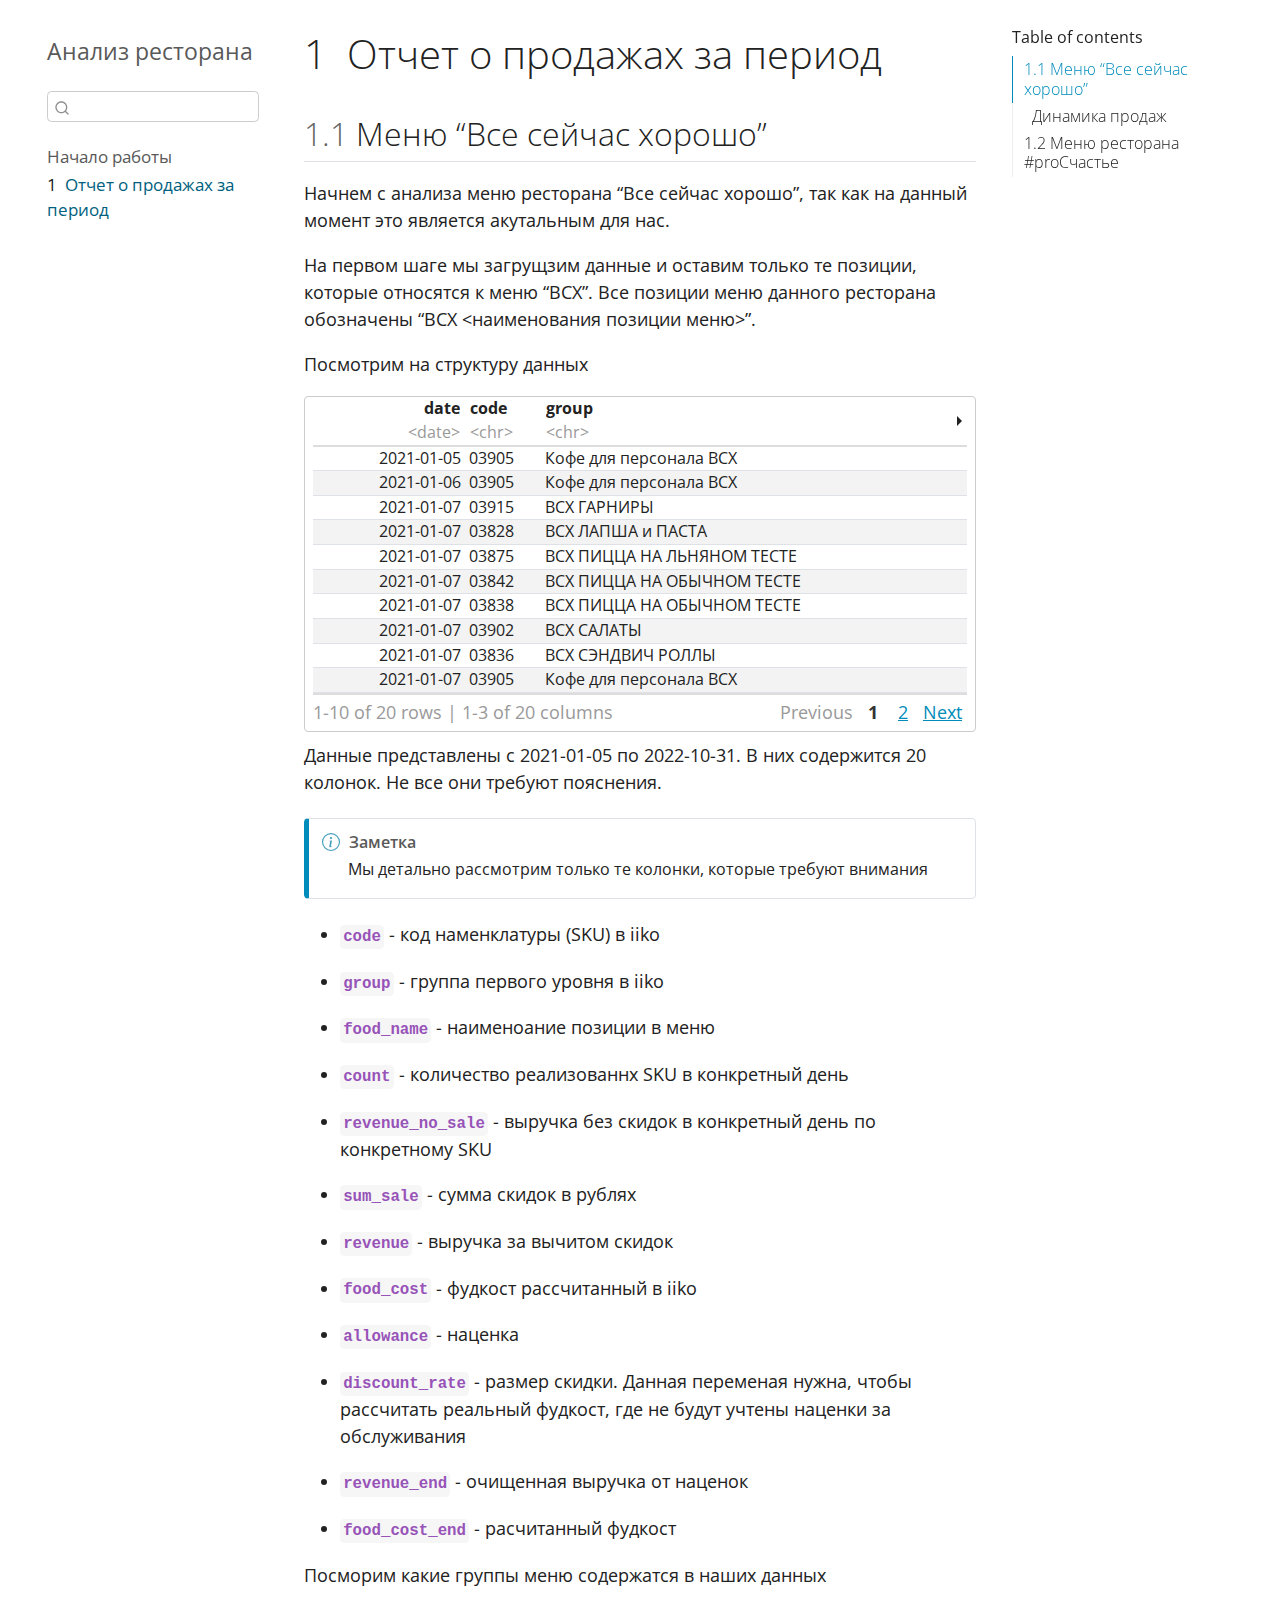
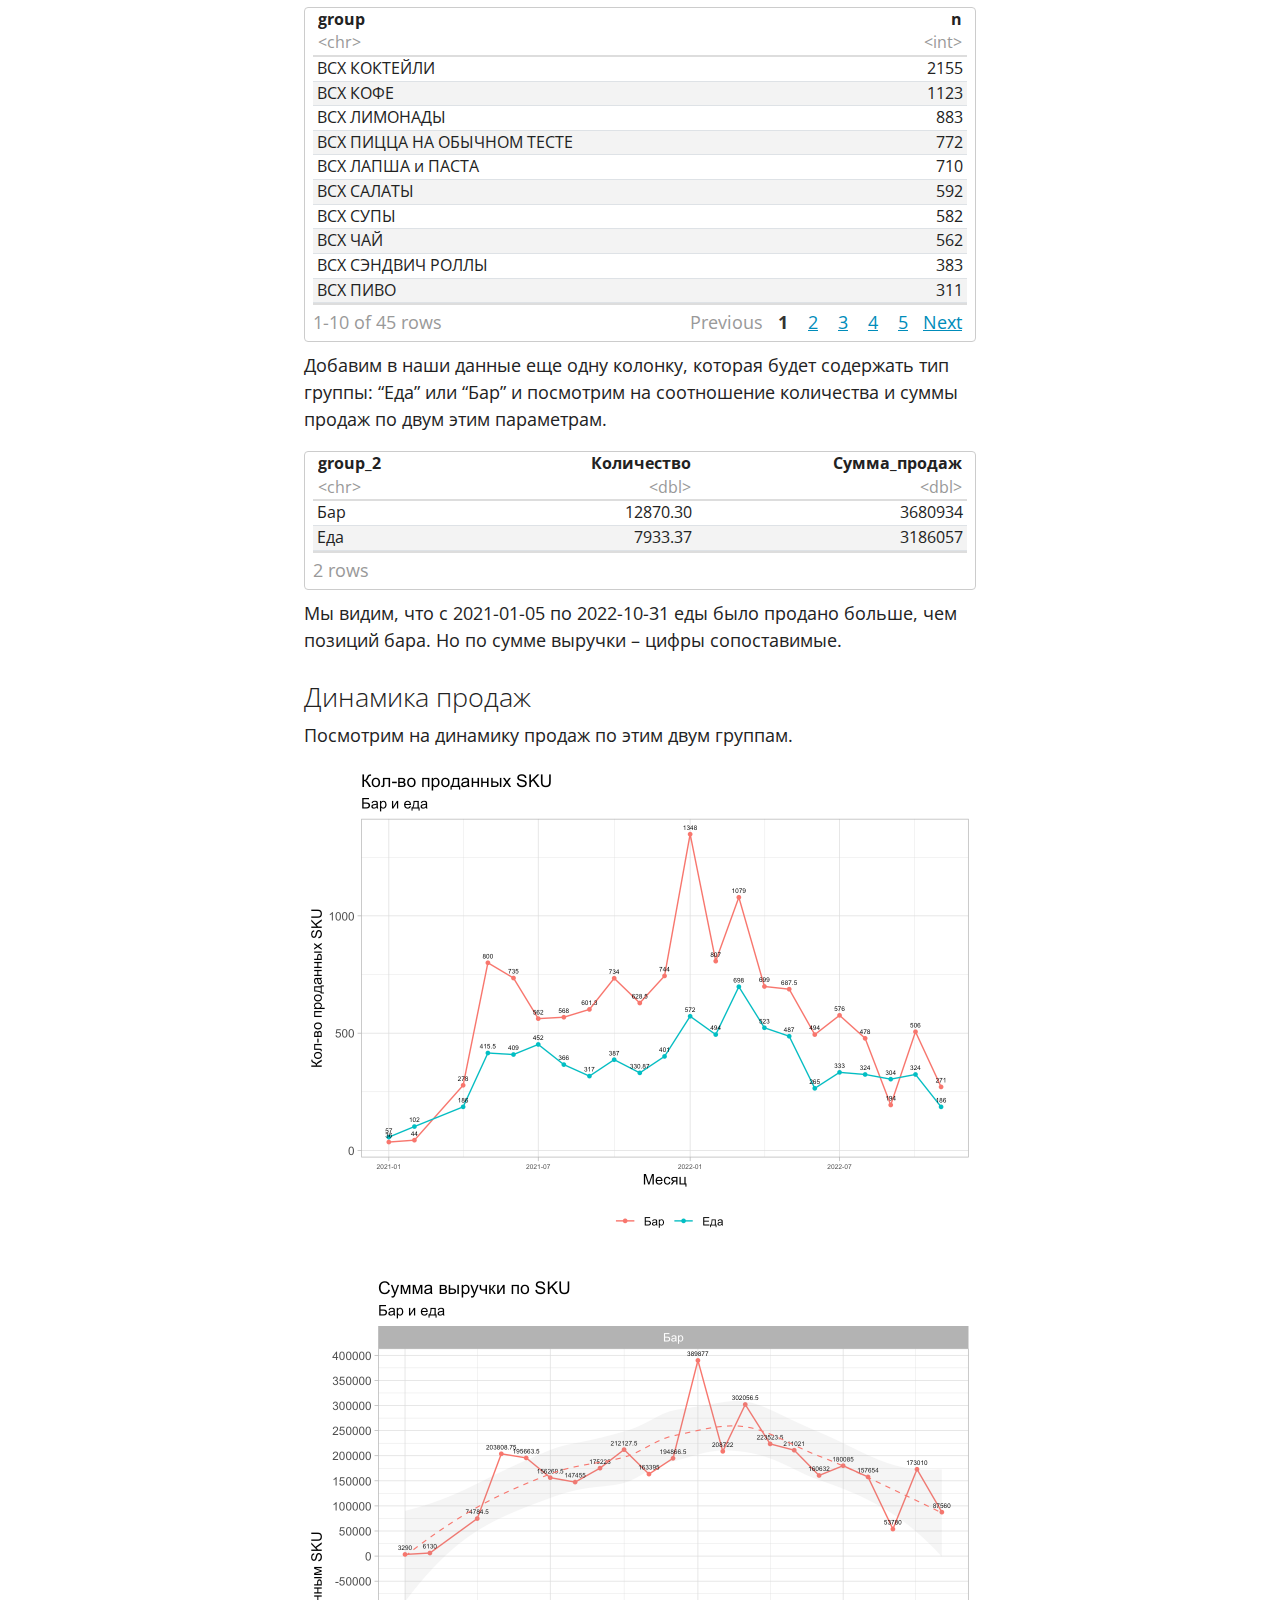
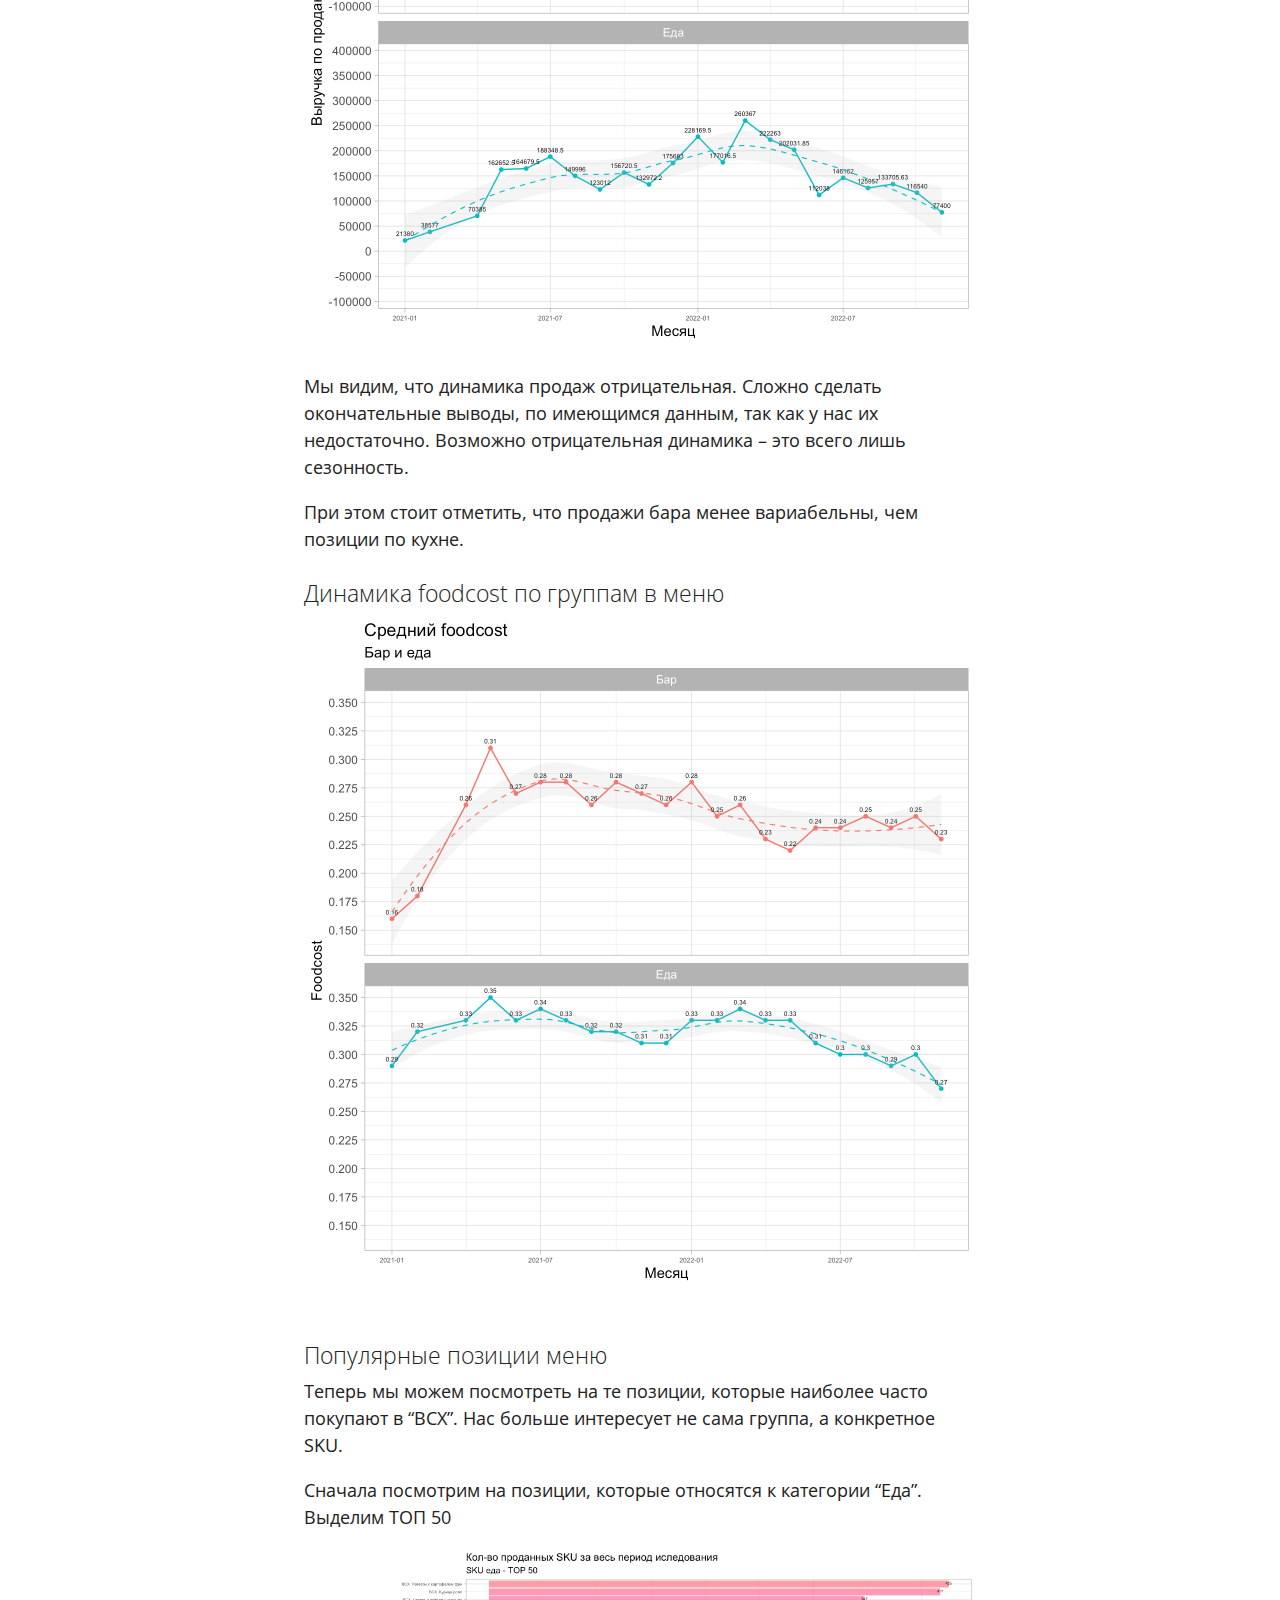
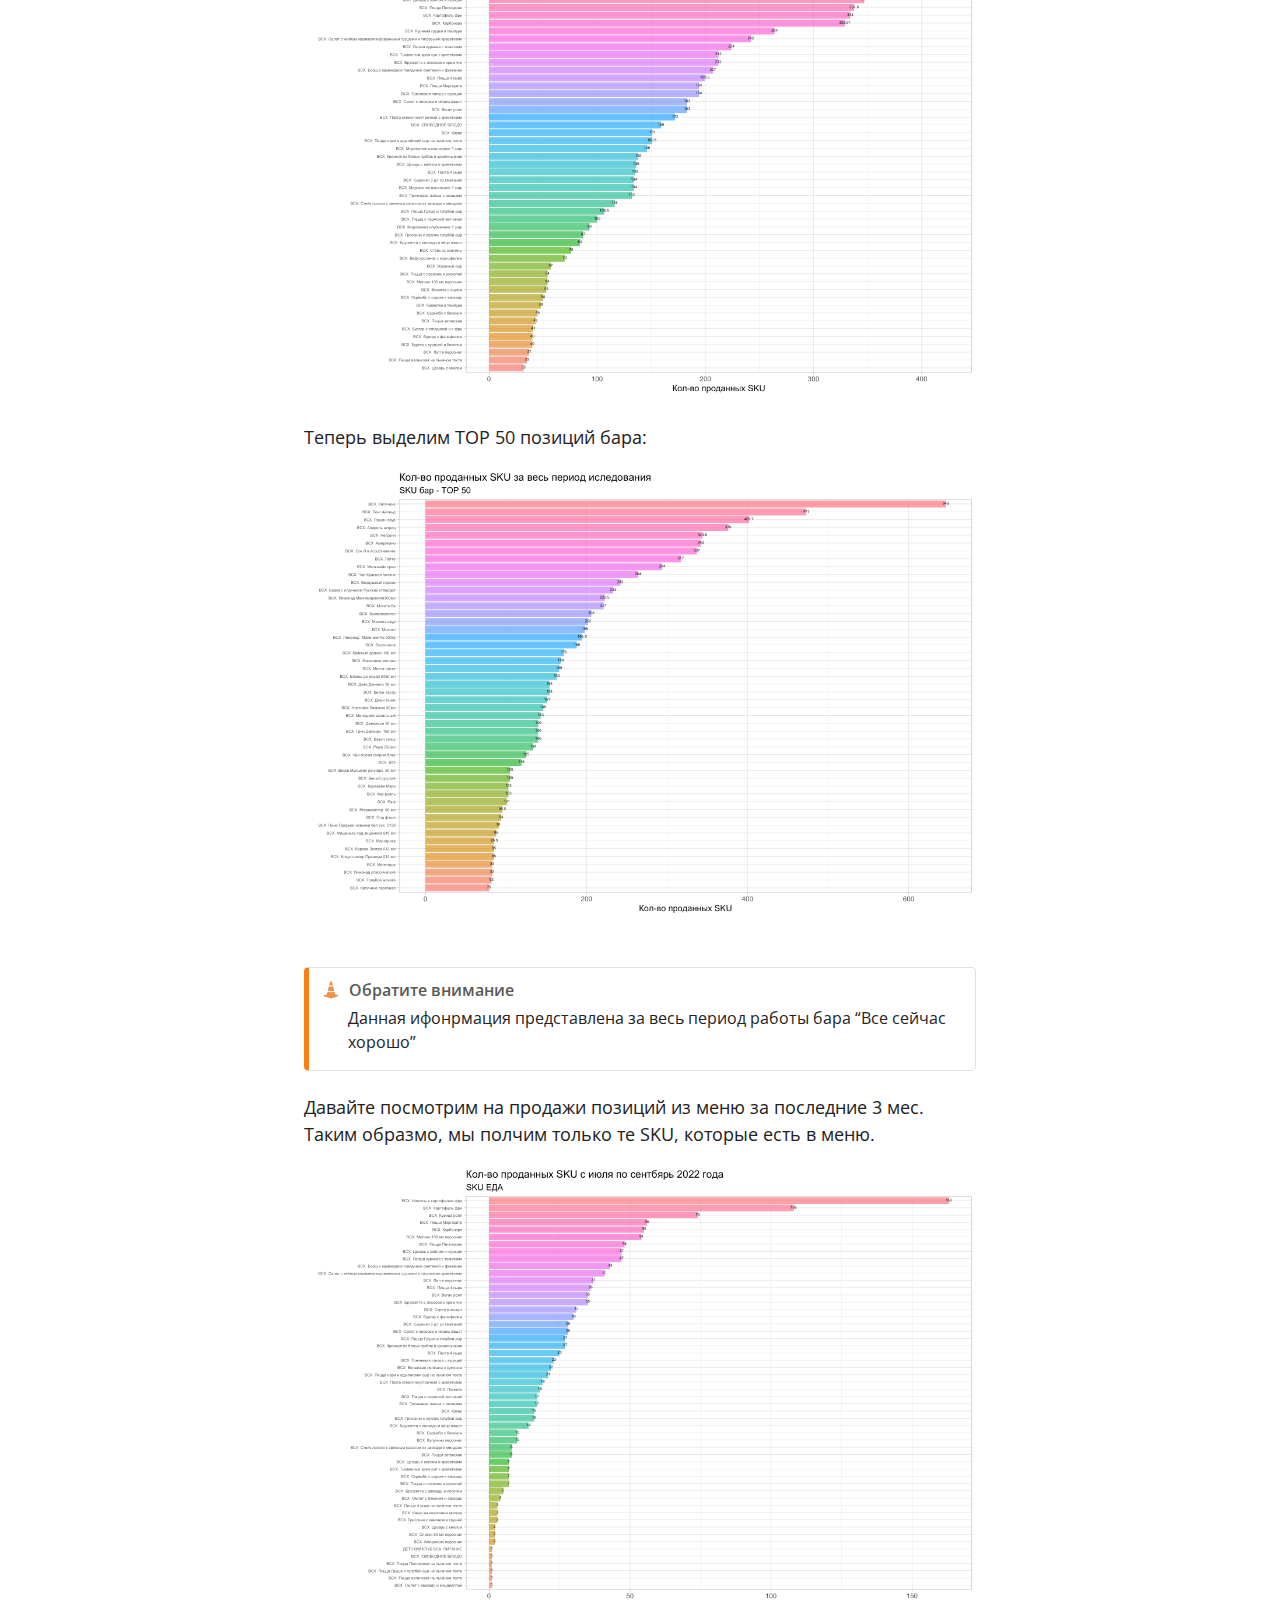
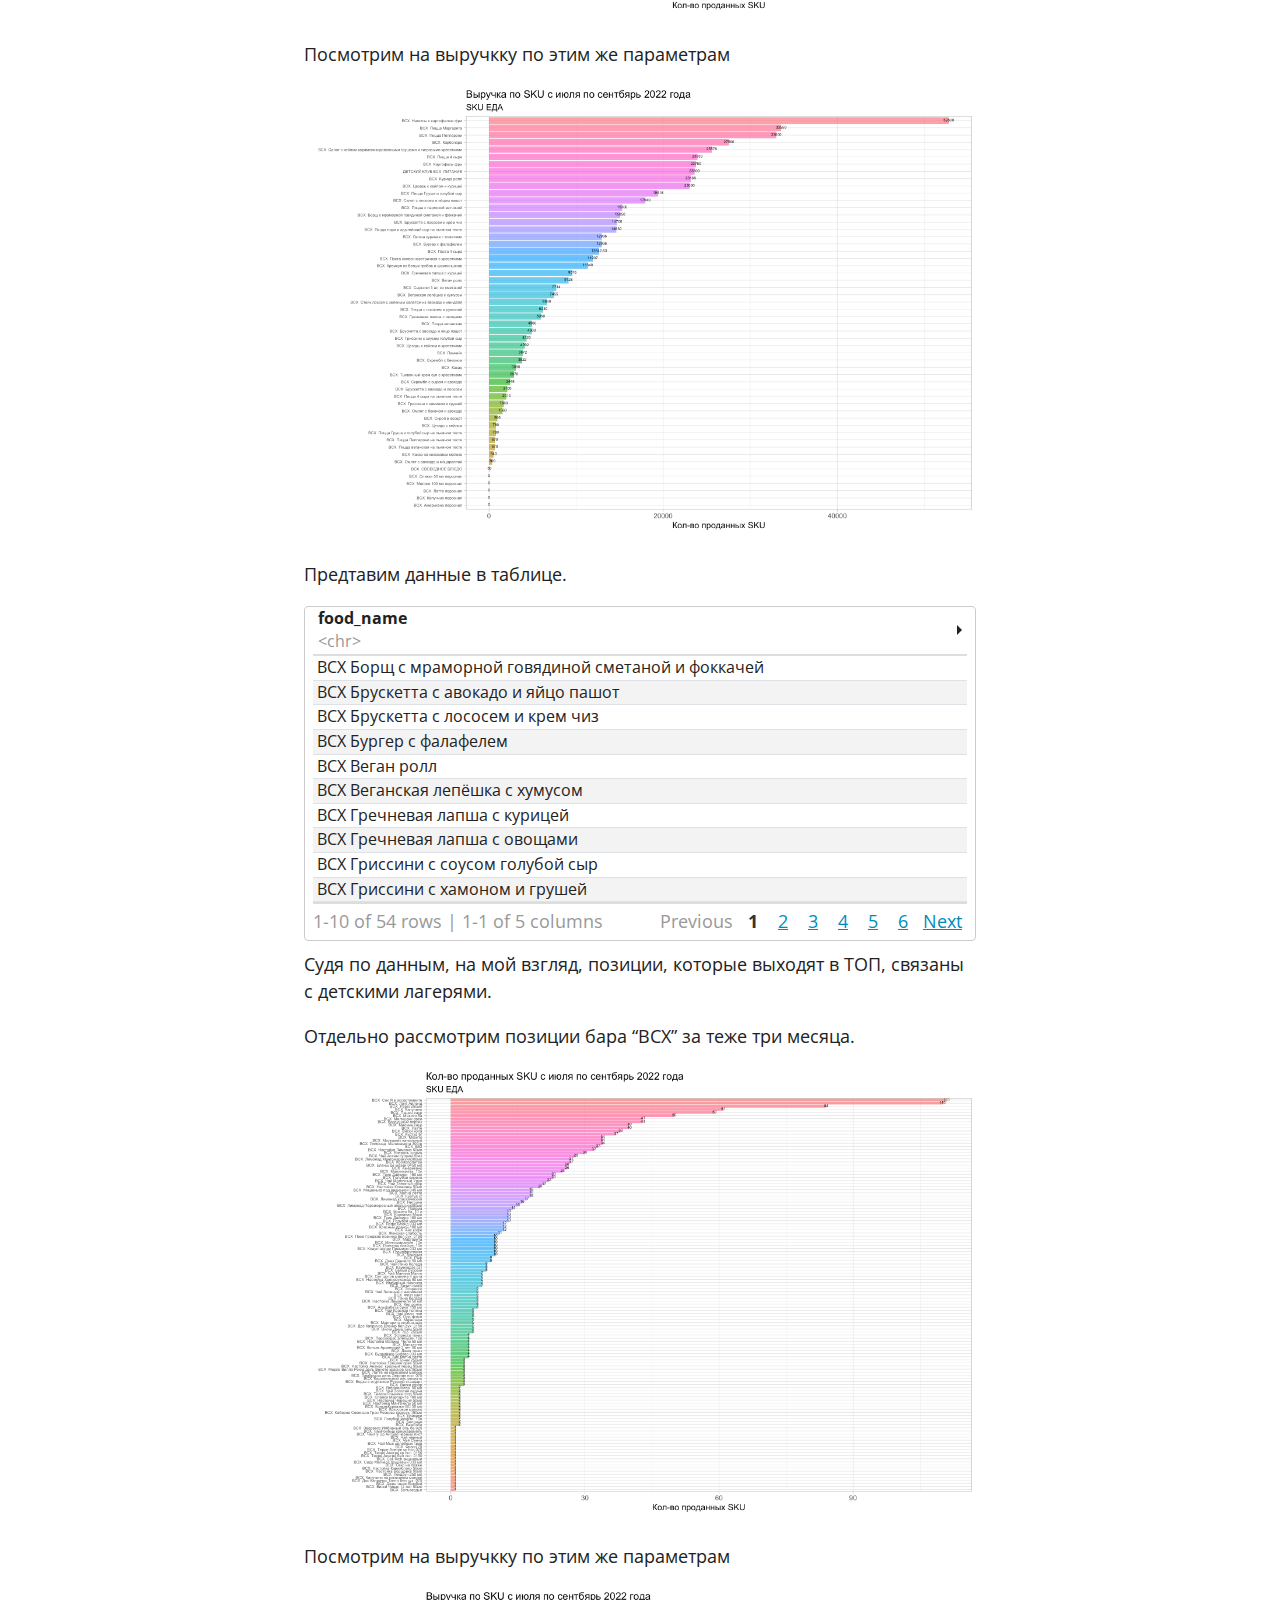
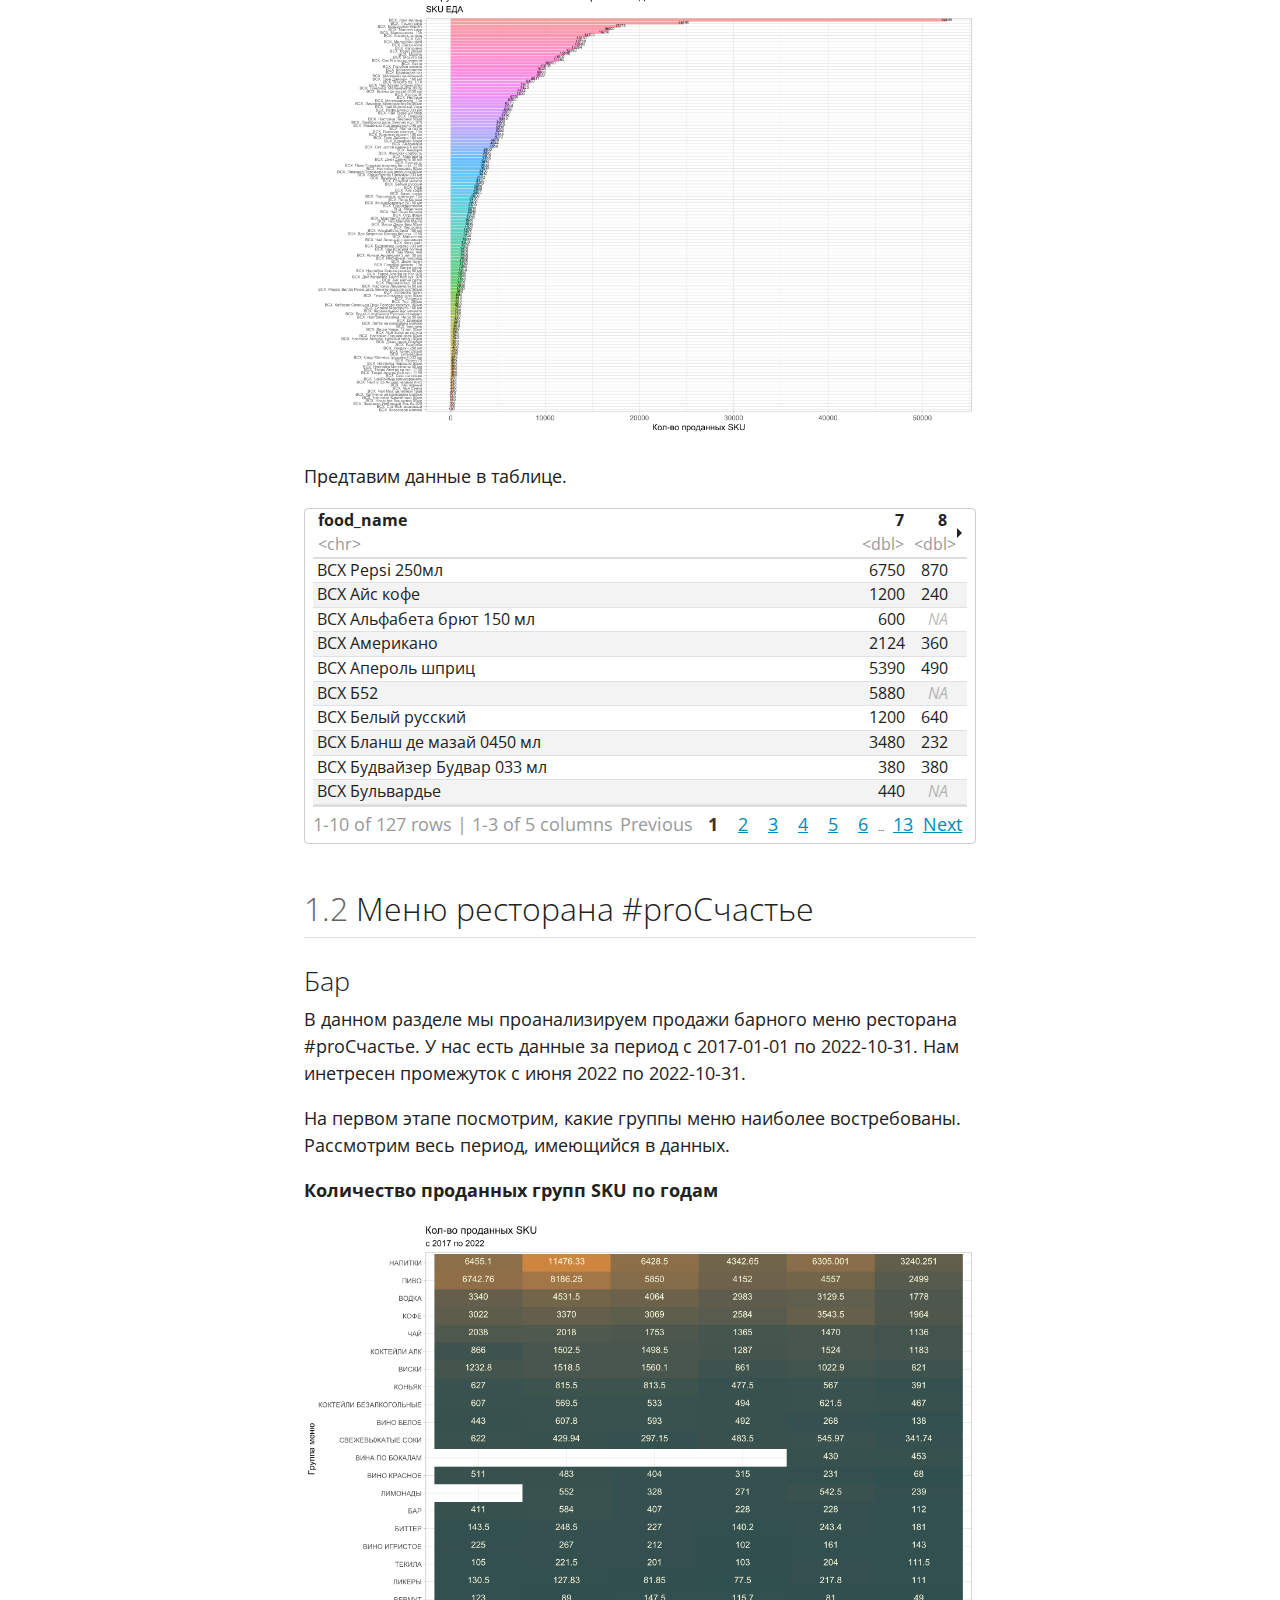
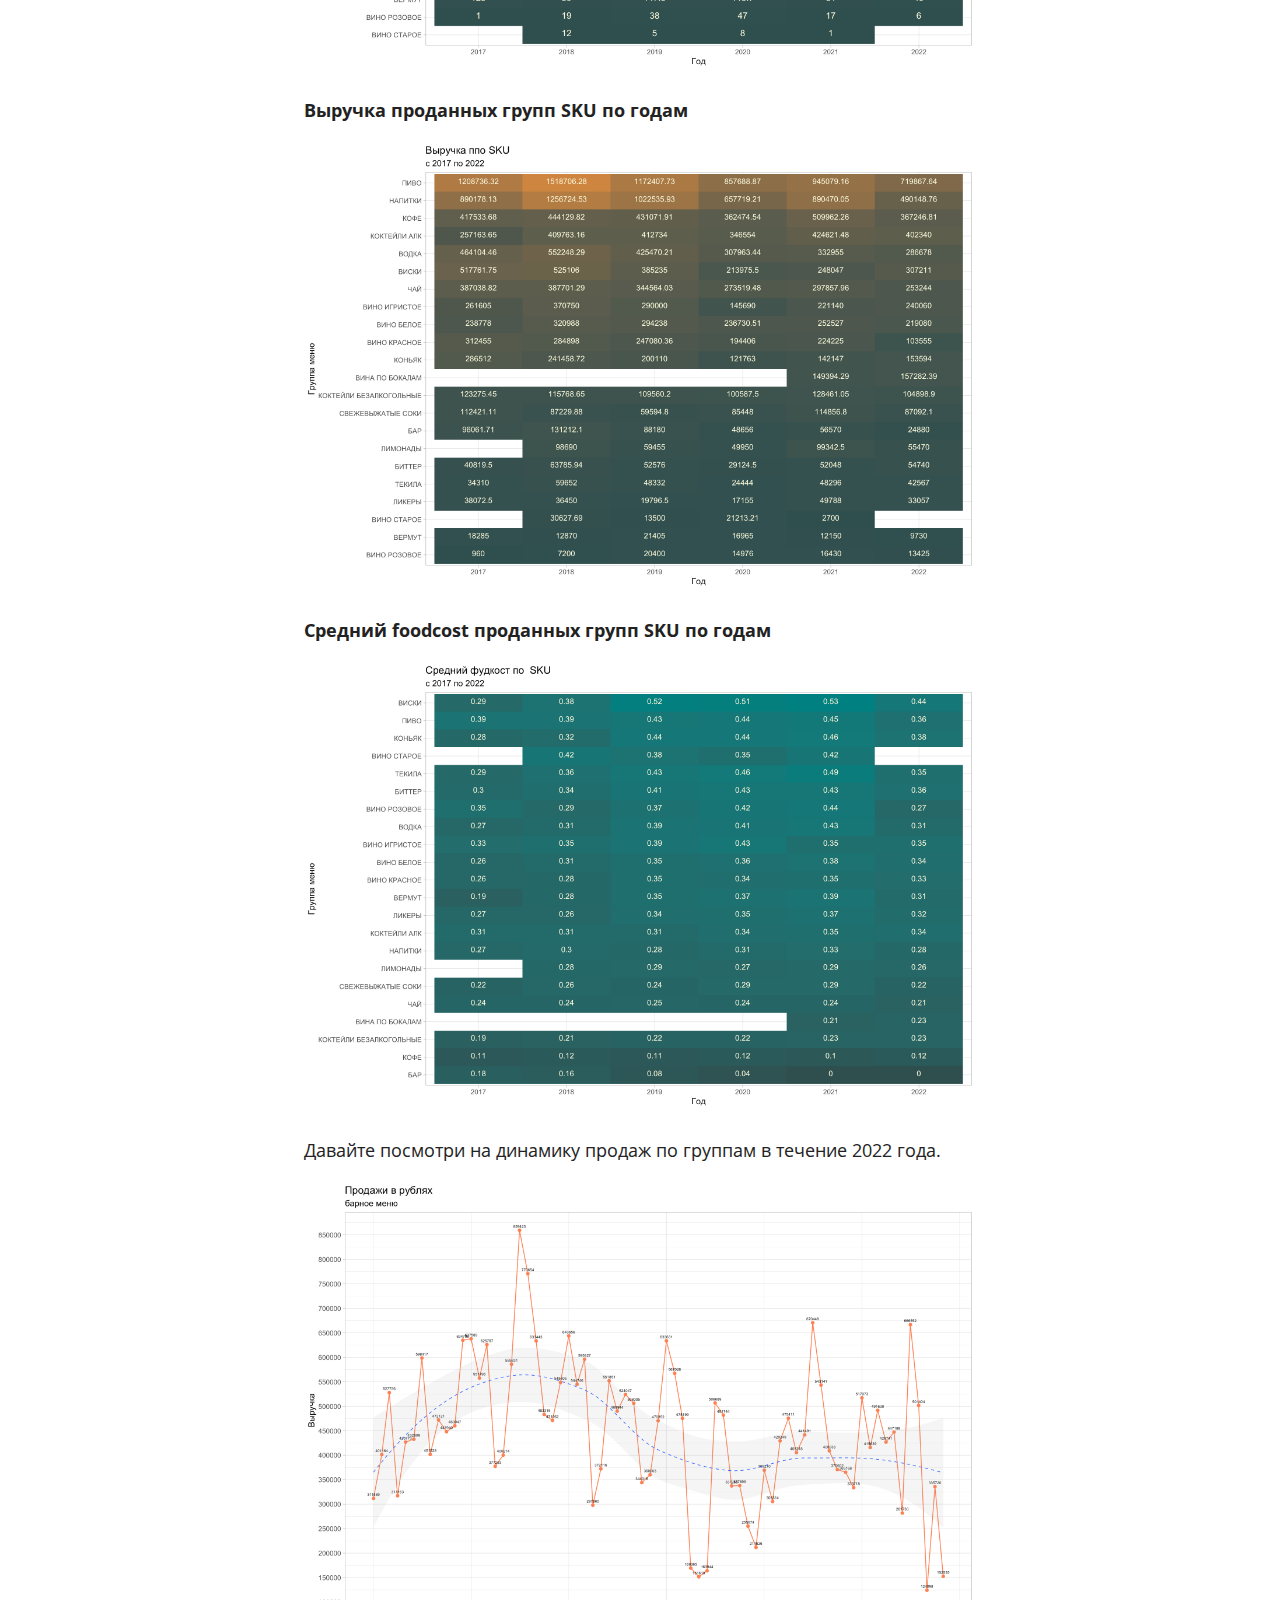
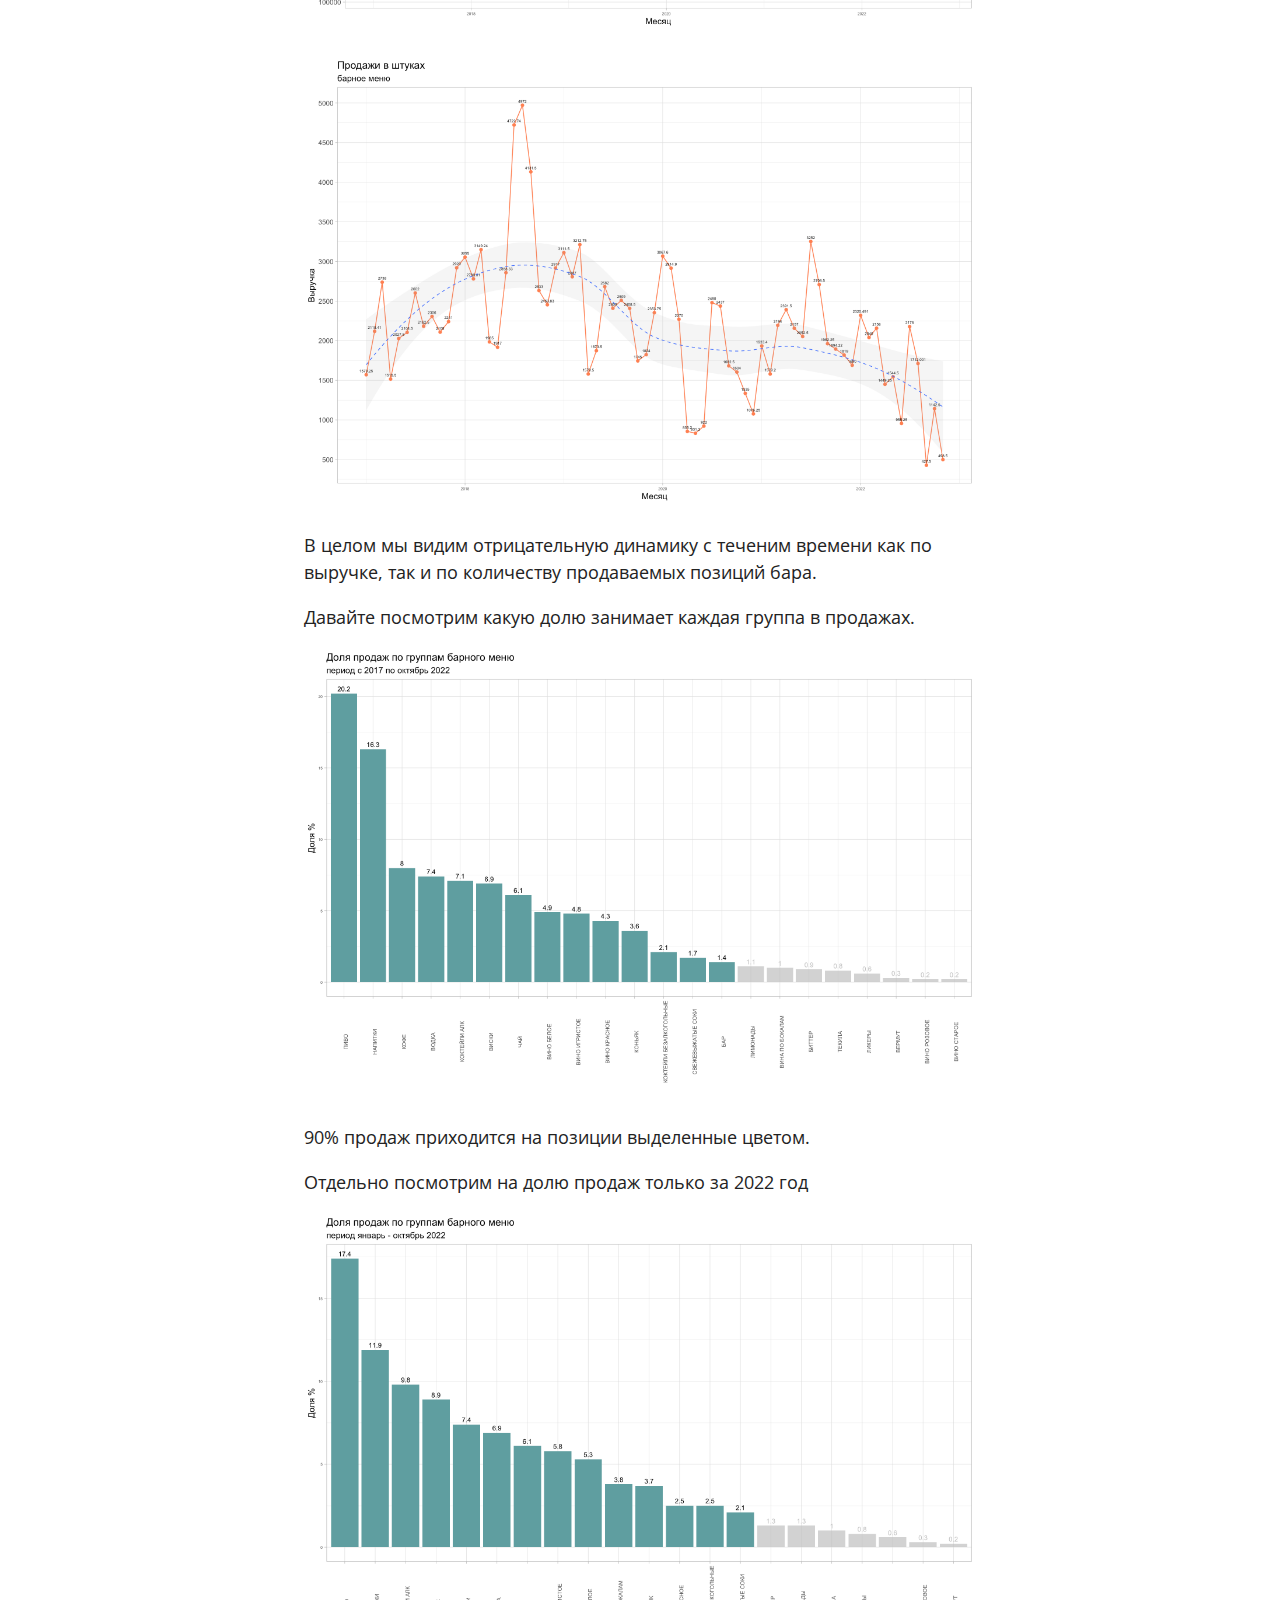
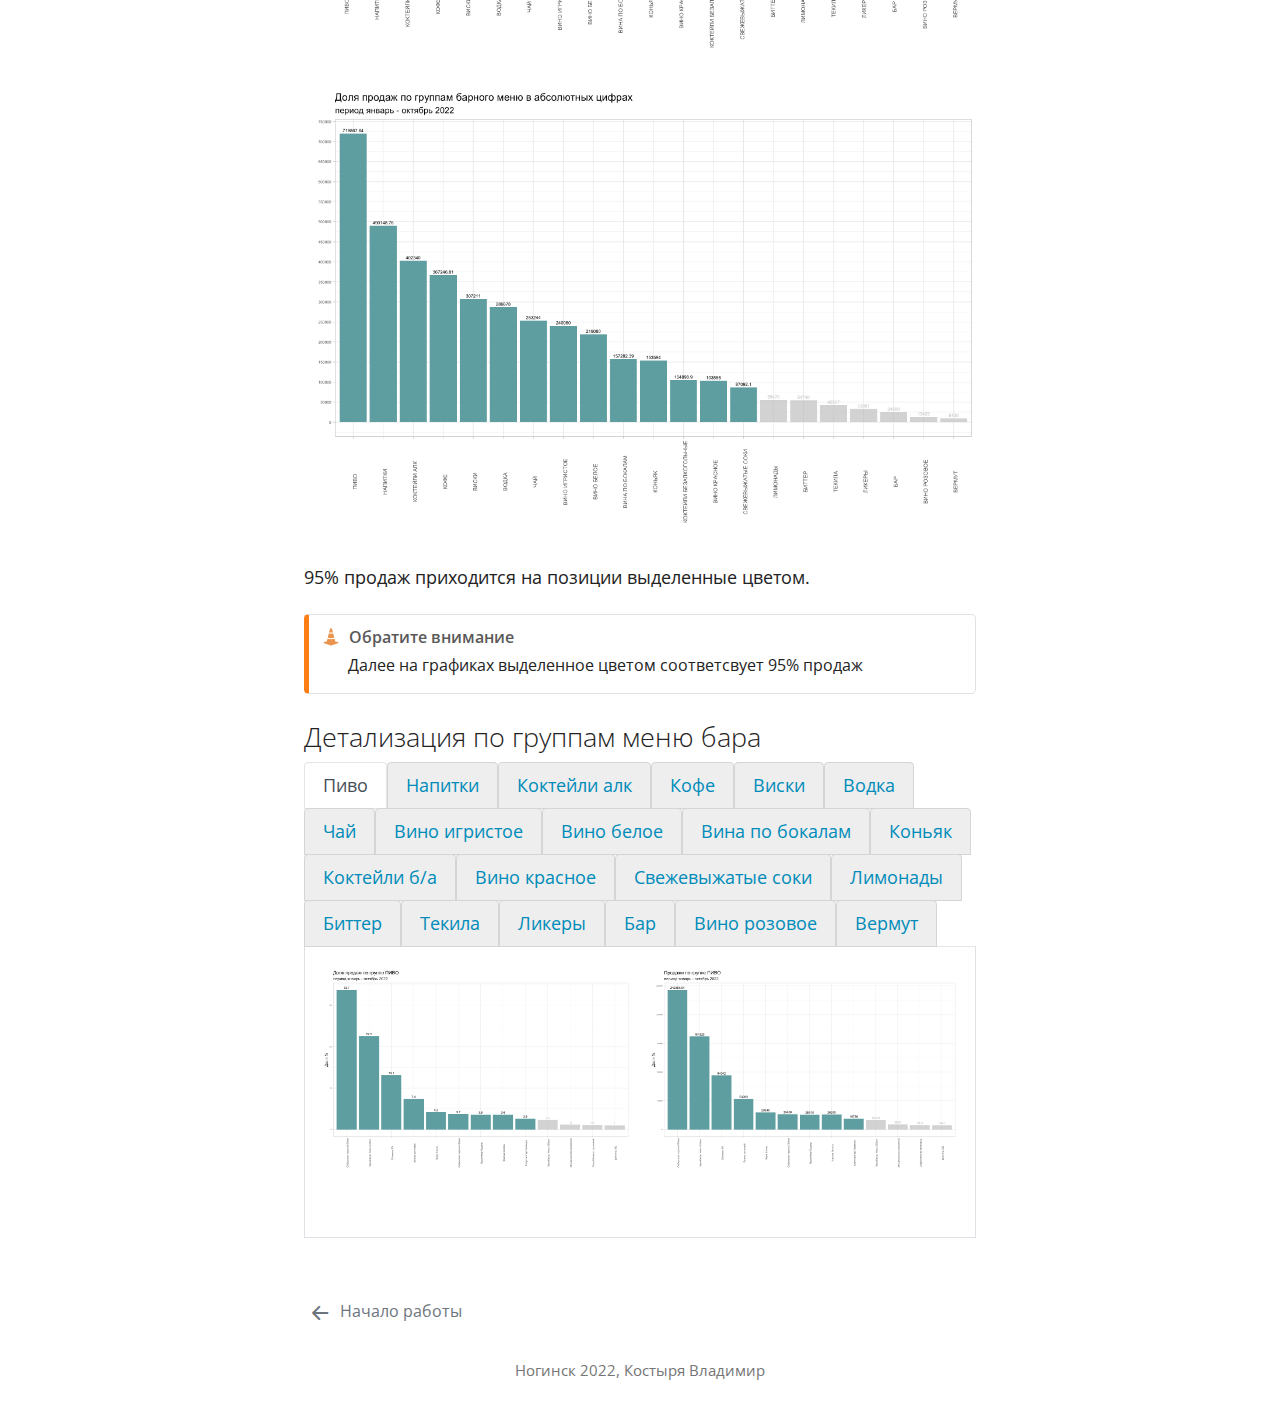
==== commit cf180ee1: "28/11/2022" ====
--- a/docs/intro.html
+++ b/docs/intro.html
@@ -2,7 +2,7 @@
 <html xmlns="http://www.w3.org/1999/xhtml" lang="en" xml:lang="en"><head>
 
 <meta charset="utf-8">
-<meta name="generator" content="quarto-1.1.179">
+<meta name="generator" content="quarto-1.2.269">
 
 <meta name="viewport" content="width=device-width, initial-scale=1.0, user-scalable=yes">
 
@@ -121,6 +121,7 @@
   <li><a href="#меню-ресторана-proсчастье" id="toc-меню-ресторана-proсчастье" class="nav-link" data-scroll-target="#меню-ресторана-proсчастье"><span class="toc-section-number">1.2</span>  Меню ресторана #proСчастье</a>
   <ul class="collapse">
   <li><a href="#бар" id="toc-бар" class="nav-link" data-scroll-target="#бар">Бар</a></li>
+  <li><a href="#детализация-по-группам-меню-бара" id="toc-детализация-по-группам-меню-бара" class="nav-link" data-scroll-target="#детализация-по-группам-меню-бара">Детализация по группам меню бара</a></li>
   </ul></li>
   </ul>
 </nav>
@@ -138,6 +139,7 @@
 <div class="quarto-title-meta">
 
     
+  
     
   </div>
   
@@ -339,7 +341,7 @@
 
 <div data-pagedtable="false">
   <script data-pagedtable-source="" type="application/json">
-{"columns":[{"label":["food_name"],"name":[1],"type":["chr"],"align":["left"]},{"label":["7"],"name":[2],"type":["dbl"],"align":["right"]},{"label":["8"],"name":[3],"type":["dbl"],"align":["right"]},{"label":["9"],"name":[4],"type":["dbl"],"align":["right"]},{"label":["10"],"name":[5],"type":["dbl"],"align":["right"]}],"data":[{"1":"ВСХ  Айс кофе","2":"1200","3":"240","4":"720","5":"720"},{"1":"ВСХ  Альфабета брют 150 мл","2":"600","3":"NA","4":"300","5":"900"},{"1":"ВСХ  Американо","2":"2124","3":"360","4":"1260","5":"900"},{"1":"ВСХ  Апероль шприц","2":"5390","3":"490","4":"2940","5":"5880"},{"1":"ВСХ  Б52","2":"5880","3":"NA","4":"NA","5":"7980"},{"1":"ВСХ  Белый русский","2":"1200","3":"640","4":"800","5":"400"},{"1":"ВСХ  Бланш де мазай 0450 мл","2":"3480","3":"232","4":"2320","5":"1450"},{"1":"ВСХ  Будвайзер Будвар 033 мл","2":"380","3":"380","4":"760","5":"NA"},{"1":"ВСХ  Бульвардье","2":"440","3":"NA","4":"NA","5":"NA"},{"1":"ВСХ  Виски Джим Бим 50мл","2":"780","3":"1170","4":"NA","5":"NA"},{"1":"ВСХ  Виски кола","2":"10440","3":"720","4":"1080","5":"1440"},{"1":"ВСХ  Виски сауэр","2":"430","3":"NA","4":"NA","5":"860"},{"1":"ВСХ  Воздушный персик","2":"5376","3":"3780","4":"3360","5":"5460"},{"1":"ВСХ  Голубое кимоно","2":"4635","3":"2250","4":"450","5":"2700"},{"1":"ВСХ  Голубой мохито","2":"1680","3":"720","4":"NA","5":"720"},{"1":"ВСХ  Голубой мохито  10л","2":"680","3":"NA","4":"NA","5":"680"},{"1":"ВСХ  Грейпфрутлайм","2":"920","3":"230","4":"920","5":"230"},{"1":"ВСХ  Грин Дайкири  160 мл","2":"1911","3":"4680","4":"2340","5":"NA"},{"1":"ВСХ  Дайкири","2":"350","3":"350","4":"NA","5":"NA"},{"1":"ВСХ  Джек Дениелс 50 мл","2":"840","3":"2940","4":"NA","5":"NA"},{"1":"ВСХ  Джин тоник","2":"720","3":"288","4":"NA","5":"360"},{"1":"ВСХ  Джин тоник Бомбей","2":"500","3":"NA","4":"NA","5":"NA"},{"1":"ВСХ  Дос Капричос Бланко бел сух  0150","2":"1400","3":"350","4":"NA","5":"NA"},{"1":"ВСХ  Имбирный лимонад","2":"400","3":"200","4":"800","5":"NA"},{"1":"ВСХ  Камикадзе сэт","2":"2400","3":"NA","4":"6000","5":"1200"},{"1":"ВСХ  Капучино","2":"3894","3":"440","4":"3740","5":"5280"},{"1":"ВСХ  Карамельный айс мокиато","2":"250","3":"500","4":"NA","5":"NA"},{"1":"ВСХ  Кир рояль","2":"640","3":"320","4":"640","5":"320"},{"1":"ВСХ  Клаусталлер Премиум 033 мл","2":"1330","3":"350","4":"350","5":"1400"},{"1":"ВСХ  Кокосовое молоко","2":"50","3":"NA","4":"50","5":"NA"},{"1":"ВСХ  Космополитен","2":"1368","3":"1440","4":"3600","5":"3240"},{"1":"ВСХ  Красный дракон 180 мл","2":"4708","3":"NA","4":"440","5":"NA"},{"1":"ВСХ  Кровавая Мэри","2":"2520","3":"NA","4":"1440","5":"720"},{"1":"ВСХ  Куртуа бг","2":"400","3":"400","4":"2000","5":"4600"},{"1":"ВСХ  Ламбруско дель Эмилия псл  075","2":"1300","3":"NA","4":"NA","5":"4000"},{"1":"ВСХ  Латте","2":"2860","3":"780","4":"3900","5":"3010"},{"1":"ВСХ  Лефе Блонд 033 мл","2":"980","3":"2156","4":"2280","5":"650"},{"1":"ВСХ  Лимонад  Малинамята 300гр","2":"2990","3":"1380","4":"1610","5":"1840"},{"1":"ВСХ  Лимонад классич 10л","2":"2080","3":"1040","4":"2080","5":"NA"},{"1":"ВСХ  Лимонад классический","2":"912","3":"950","4":"190","5":"1140"},{"1":"ВСХ  Лимонад Мангомаракуйя300мл","2":"2990","3":"920","4":"460","5":"1840"},{"1":"ВСХ  Лимонад Персиккрасный апельсин300мл","2":"1840","3":"1150","4":"NA","5":"460"},{"1":"ВСХ  Локдаун 250 мл","2":"480","3":"NA","4":"NA","5":"NA"},{"1":"ВСХ  Лонг Айленд","2":"15360","3":"8928","4":"7680","5":"20640"},{"1":"ВСХ  Малина саур","2":"2520","3":"NA","4":"5880","5":"8400"},{"1":"ВСХ  Малинамята  10л","2":"9100","3":"650","4":"1950","5":"4550"},{"1":"ВСХ  Мангомаракуйя  10л","2":"650","3":"650","4":"1300","5":"3900"},{"1":"ВСХ  Манхэттен","2":"860","3":"NA","4":"NA","5":"860"},{"1":"ВСХ  Маргарита","2":"1140","3":"1520","4":"NA","5":"1140"},{"1":"ВСХ  Матча латте","2":"2320","3":"580","4":"290","5":"2030"},{"1":"ВСХ  Мерло Вилла Рокка дель Венето красное сух150мл","2":"700","3":"NA","4":"NA","5":"350"},{"1":"ВСХ  Милкшейк ванильный","2":"6720","3":"1120","4":"280","5":"1400"},{"1":"ВСХ  Милкшейк орео","2":"7360","3":"1600","4":"2240","5":"2560"},{"1":"ВСХ  Мичелада","2":"900","3":"900","4":"NA","5":"450"},{"1":"ВСХ  Мишенька под вишенкой 045 мл","2":"2610","3":"580","4":"1160","5":"930"},{"1":"ВСХ  Мохито","2":"4896","3":"1800","4":"2160","5":"3240"},{"1":"ВСХ  Мохито ба","2":"4370","3":"2070","4":"2530","5":"2530"},{"1":"ВСХ  Настойка Ананас  красный перец 50мл","2":"540","3":"NA","4":"NA","5":"NA"},{"1":"ВСХ  Настойка Борщовка 50мл","2":"180","3":"NA","4":"NA","5":"NA"},{"1":"ВСХ  Настойка Грецкий орех 50мл","2":"540","3":"NA","4":"NA","5":"NA"},{"1":"ВСХ  Настойка Кивияблоко 50мл","2":"180","3":"NA","4":"NA","5":"NA"},{"1":"ВСХ  Настойка Лимонка 50мл","2":"2520","3":"NA","4":"360","5":"2700"},{"1":"ВСХ  Настойка Малина  Чили 50 мл","2":"720","3":"NA","4":"NA","5":"NA"},{"1":"ВСХ  Настойка Мангочили 50 мл","2":"180","3":"NA","4":"NA","5":"180"},{"1":"ВСХ  Настойка Черешня 50мл","2":"360","3":"NA","4":"NA","5":"NA"},{"1":"ВСХ  Негрони","2":"1204","3":"344","4":"860","5":"4300"},{"1":"ВСХ  Палома","2":"2100","3":"1176","4":"420","5":"2100"},{"1":"ВСХ  Персиккрас апельсин 10л","2":"650","3":"650","4":"650","5":"650"},{"1":"ВСХ  Пина Колада","2":"400","3":"400","4":"NA","5":"1600"},{"1":"ВСХ  Пэшен саур","2":"2436","3":"2520","4":"5460","5":"14280"},{"1":"ВСХ  Раф","2":"320","3":"960","4":"NA","5":"1600"},{"1":"ВСХ  Сок Я в ассортименте","2":"1700","3":"100","4":"7200","5":"2450"},{"1":"ВСХ  Спайси Маргарита 160 мл","2":"390","3":"390","4":"NA","5":"NA"},{"1":"ВСХ  Терре Алегре кр псл  0150","2":"350","3":"NA","4":"NA","5":"NA"},{"1":"ВСХ  Терре Алегре кр псл 075","2":"1200","3":"NA","4":"NA","5":"NA"},{"1":"ВСХ  Чай Ассам суприм блек","2":"1960","3":"280","4":"2520","5":"3080"},{"1":"ВСХ  Чай Зеленый с жасмином","2":"280","3":"280","4":"560","5":"560"},{"1":"ВСХ  Чай Красная поляна","2":"280","3":"NA","4":"840","5":"280"},{"1":"ВСХ  Чай Манила Манго","2":"840","3":"NA","4":"280","5":"840"},{"1":"ВСХ  Чай Молочный Улун","2":"840","3":"840","4":"1680","5":"2800"},{"1":"ВСХ  Чай Пино Колада","2":"1120","3":"280","4":"560","5":"280"},{"1":"ВСХ  Чай Таежный сбор","2":"3360","3":"560","4":"840","5":"1120"},{"1":"ВСХ  Эвервесс Имбирный Эль ба 025","2":"160","3":"NA","4":"NA","5":"NA"},{"1":"ВСХ  Эспрессо","2":"560","3":"140","4":"140","5":"NA"},{"1":"ВСХ  Эспрессо тоник","2":"960","3":"NA","4":"NA","5":"NA"},{"1":"ВСХ  Pepsi 250мл","2":"6750","3":"870","4":"2700","5":"2460"},{"1":"ВСХ Тоник 250мл","2":"150","3":"NA","4":"300","5":"NA"},{"1":"ВСХ  Бамблби","2":"NA","3":"500","4":"NA","5":"NA"},{"1":"ВСХ  Беллини","2":"NA","3":"640","4":"NA","5":"NA"},{"1":"ВСХ  Виски Чивас 12 лет 50мл","2":"NA","3":"590","4":"NA","5":"NA"},{"1":"ВСХ  Мохито ба  10 л","2":"NA","3":"1300","4":"5850","5":"1300"},{"1":"ВСХ  Настойка Клюковка 50мл","2":"NA","3":"180","4":"1620","5":"1800"},{"1":"ВСХ  Настойка Лимончили 50 мл","2":"NA","3":"360","4":"540","5":"180"},{"1":"ВСХ  Олд фэшн","2":"NA","3":"860","4":"NA","5":"1290"},{"1":"ВСХ  Пино Гриджио новинка бел сух  0150","2":"NA","3":"360","4":"2160","5":"1080"},{"1":"ВСХ  Терре Алегре бел псл  0150","2":"NA","3":"350","4":"NA","5":"NA"},{"1":"ВСХ  Флэт уайт","2":"NA","3":"520","4":"520","5":"520"},{"1":"ВСХ  7up  250мл","2":"NA","3":"NA","4":"150","5":"670"},{"1":"ВСХ  Айс матча латте","2":"NA","3":"NA","4":"580","5":"580"},{"1":"ВСХ  Базил смэш","2":"NA","3":"NA","4":"400","5":"2400"},{"1":"ВСХ  Дос Капричос Тинто бел сух  075","2":"NA","3":"NA","4":"1200","5":"NA"},{"1":"ВСХ  Женская слабость","2":"NA","3":"NA","4":"2100","5":"1750"},{"1":"ВСХ  Каберне Совиньон Гран Резерва крассух 150мл","2":"NA","3":"NA","4":"400","5":"400"},{"1":"ВСХ  Коньяк Армянский 3 лет 50 мл","2":"NA","3":"NA","4":"1400","5":"NA"},{"1":"ВСХ  Куртуа сг","2":"NA","3":"NA","4":"200","5":"3450"},{"1":"ВСХ  Настойка Хреновухамёд 50 мл","2":"NA","3":"NA","4":"900","5":"360"},{"1":"ВСХ  Секс на пляже","2":"NA","3":"NA","4":"350","5":"NA"},{"1":"ВСХ  Сет шотов малина 4 шота","2":"NA","3":"NA","4":"2600","5":"1950"},{"1":"ВСХ  Сок Rich вишневый","2":"NA","3":"NA","4":"150","5":"NA"},{"1":"ВСХ  ТекилаОльмека голд 50мл","2":"NA","3":"NA","4":"880","5":"NA"},{"1":"ВСХ  Чай Золотая лагуна","2":"NA","3":"NA","4":"560","5":"NA"},{"1":"ВСХ  Чай Иван  чай","2":"NA","3":"NA","4":"280","5":"1120"},{"1":"ВСХ  Чай Сенча","2":"NA","3":"NA","4":"280","5":"NA"},{"1":"ВСХ  Чай чёрный","2":"NA","3":"NA","4":"280","5":"NA"},{"1":"ВСХ  ЧайПу Эр Ан Бао черный лист","2":"NA","3":"NA","4":"280","5":"NA"},{"1":"ВСХ  Ягермайстер  50 мл","2":"NA","3":"NA","4":"1100","5":"NA"},{"1":"ВСХ  Авиация","2":"NA","3":"NA","4":"NA","5":"3900"},{"1":"ВСХ  Водка с огурчиком Русский стандарт","2":"NA","3":"NA","4":"NA","5":"750"},{"1":"ВСХ  Грин Дайкири 160 мл","2":"NA","3":"NA","4":"NA","5":"5070"},{"1":"ВСХ  Капучино на кокосовом молоке","2":"NA","3":"NA","4":"NA","5":"200"},{"1":"ВСХ  КоньякКурвазье ВС 50 мл","2":"NA","3":"NA","4":"NA","5":"2400"},{"1":"ВСХ  Латте на кокосовом молоке","2":"NA","3":"NA","4":"NA","5":"660"},{"1":"ВСХ  Маргарита клубничная","2":"NA","3":"NA","4":"NA","5":"2100"},{"1":"ВСХ  Сидр Магнерс грушевый 033 мл","2":"NA","3":"NA","4":"NA","5":"390"},{"1":"ВСХ  Фрэнч 75","2":"NA","3":"NA","4":"NA","5":"360"},{"1":"ВСХ  Чай Мыс целебных трав","2":"NA","3":"NA","4":"NA","5":"280"},{"1":"ВСХ  ЧайРойбуш кремкарамель","2":"NA","3":"NA","4":"NA","5":"280"}],"options":{"columns":{"min":{},"max":[10]},"rows":{"min":[10],"max":[10]},"pages":{}}}
+{"columns":[{"label":["food_name"],"name":[1],"type":["chr"],"align":["left"]},{"label":["7"],"name":[2],"type":["dbl"],"align":["right"]},{"label":["8"],"name":[3],"type":["dbl"],"align":["right"]},{"label":["9"],"name":[4],"type":["dbl"],"align":["right"]},{"label":["10"],"name":[5],"type":["dbl"],"align":["right"]}],"data":[{"1":"ВСХ  Pepsi 250мл","2":"6750","3":"870","4":"2700","5":"2460"},{"1":"ВСХ  Айс кофе","2":"1200","3":"240","4":"720","5":"720"},{"1":"ВСХ  Альфабета брют 150 мл","2":"600","3":"NA","4":"300","5":"900"},{"1":"ВСХ  Американо","2":"2124","3":"360","4":"1260","5":"900"},{"1":"ВСХ  Апероль шприц","2":"5390","3":"490","4":"2940","5":"5880"},{"1":"ВСХ  Б52","2":"5880","3":"NA","4":"NA","5":"7980"},{"1":"ВСХ  Белый русский","2":"1200","3":"640","4":"800","5":"400"},{"1":"ВСХ  Бланш де мазай 0450 мл","2":"3480","3":"232","4":"2320","5":"1450"},{"1":"ВСХ  Будвайзер Будвар 033 мл","2":"380","3":"380","4":"760","5":"NA"},{"1":"ВСХ  Бульвардье","2":"440","3":"NA","4":"NA","5":"NA"},{"1":"ВСХ  Виски Джим Бим 50мл","2":"780","3":"1170","4":"NA","5":"NA"},{"1":"ВСХ  Виски кола","2":"10440","3":"720","4":"1080","5":"1440"},{"1":"ВСХ  Виски сауэр","2":"430","3":"NA","4":"NA","5":"860"},{"1":"ВСХ  Воздушный персик","2":"5376","3":"3780","4":"3360","5":"5460"},{"1":"ВСХ  Голубое кимоно","2":"4635","3":"2250","4":"450","5":"2700"},{"1":"ВСХ  Голубой мохито","2":"1680","3":"720","4":"NA","5":"720"},{"1":"ВСХ  Голубой мохито  10л","2":"680","3":"NA","4":"NA","5":"680"},{"1":"ВСХ  Грейпфрутлайм","2":"920","3":"230","4":"920","5":"230"},{"1":"ВСХ  Грин Дайкири  160 мл","2":"1911","3":"4680","4":"2340","5":"NA"},{"1":"ВСХ  Дайкири","2":"350","3":"350","4":"NA","5":"NA"},{"1":"ВСХ  Джек Дениелс 50 мл","2":"840","3":"2940","4":"NA","5":"NA"},{"1":"ВСХ  Джин тоник","2":"720","3":"288","4":"NA","5":"360"},{"1":"ВСХ  Джин тоник Бомбей","2":"500","3":"NA","4":"NA","5":"NA"},{"1":"ВСХ  Дос Капричос Бланко бел сух  0150","2":"1400","3":"350","4":"NA","5":"NA"},{"1":"ВСХ  Имбирный лимонад","2":"400","3":"200","4":"800","5":"NA"},{"1":"ВСХ  Камикадзе сэт","2":"2400","3":"NA","4":"6000","5":"1200"},{"1":"ВСХ  Капучино","2":"3894","3":"440","4":"3740","5":"5280"},{"1":"ВСХ  Карамельный айс мокиато","2":"250","3":"500","4":"NA","5":"NA"},{"1":"ВСХ  Кир рояль","2":"640","3":"320","4":"640","5":"320"},{"1":"ВСХ  Клаусталлер Премиум 033 мл","2":"1330","3":"350","4":"350","5":"1400"},{"1":"ВСХ  Кокосовое молоко","2":"50","3":"NA","4":"50","5":"NA"},{"1":"ВСХ  Космополитен","2":"1368","3":"1440","4":"3600","5":"3240"},{"1":"ВСХ  Красный дракон 180 мл","2":"4708","3":"NA","4":"440","5":"NA"},{"1":"ВСХ  Кровавая Мэри","2":"2520","3":"NA","4":"1440","5":"720"},{"1":"ВСХ  Куртуа бг","2":"400","3":"400","4":"2000","5":"4600"},{"1":"ВСХ  Ламбруско дель Эмилия псл  075","2":"1300","3":"NA","4":"NA","5":"4000"},{"1":"ВСХ  Латте","2":"2860","3":"780","4":"3900","5":"3010"},{"1":"ВСХ  Лефе Блонд 033 мл","2":"980","3":"2156","4":"2280","5":"650"},{"1":"ВСХ  Лимонад  Малинамята 300гр","2":"2990","3":"1380","4":"1610","5":"1840"},{"1":"ВСХ  Лимонад классич 10л","2":"2080","3":"1040","4":"2080","5":"NA"},{"1":"ВСХ  Лимонад классический","2":"912","3":"950","4":"190","5":"1140"},{"1":"ВСХ  Лимонад Мангомаракуйя300мл","2":"2990","3":"920","4":"460","5":"1840"},{"1":"ВСХ  Лимонад Персиккрасный апельсин300мл","2":"1840","3":"1150","4":"NA","5":"460"},{"1":"ВСХ  Локдаун 250 мл","2":"480","3":"NA","4":"NA","5":"NA"},{"1":"ВСХ  Лонг Айленд","2":"15360","3":"8928","4":"7680","5":"20640"},{"1":"ВСХ  Малина саур","2":"2520","3":"NA","4":"5880","5":"8400"},{"1":"ВСХ  Малинамята  10л","2":"9100","3":"650","4":"1950","5":"4550"},{"1":"ВСХ  Мангомаракуйя  10л","2":"650","3":"650","4":"1300","5":"3900"},{"1":"ВСХ  Манхэттен","2":"860","3":"NA","4":"NA","5":"860"},{"1":"ВСХ  Маргарита","2":"1140","3":"1520","4":"NA","5":"1140"},{"1":"ВСХ  Матча латте","2":"2320","3":"580","4":"290","5":"2030"},{"1":"ВСХ  Мерло Вилла Рокка дель Венето красное сух150мл","2":"700","3":"NA","4":"NA","5":"350"},{"1":"ВСХ  Милкшейк ванильный","2":"6720","3":"1120","4":"280","5":"1400"},{"1":"ВСХ  Милкшейк орео","2":"7360","3":"1600","4":"2240","5":"2560"},{"1":"ВСХ  Мичелада","2":"900","3":"900","4":"NA","5":"450"},{"1":"ВСХ  Мишенька под вишенкой 045 мл","2":"2610","3":"580","4":"1160","5":"930"},{"1":"ВСХ  Мохито","2":"4896","3":"1800","4":"2160","5":"3240"},{"1":"ВСХ  Мохито ба","2":"4370","3":"2070","4":"2530","5":"2530"},{"1":"ВСХ  Настойка Ананас  красный перец 50мл","2":"540","3":"NA","4":"NA","5":"NA"},{"1":"ВСХ  Настойка Борщовка 50мл","2":"180","3":"NA","4":"NA","5":"NA"},{"1":"ВСХ  Настойка Грецкий орех 50мл","2":"540","3":"NA","4":"NA","5":"NA"},{"1":"ВСХ  Настойка Кивияблоко 50мл","2":"180","3":"NA","4":"NA","5":"NA"},{"1":"ВСХ  Настойка Лимонка 50мл","2":"2520","3":"NA","4":"360","5":"2700"},{"1":"ВСХ  Настойка Малина  Чили 50 мл","2":"720","3":"NA","4":"NA","5":"NA"},{"1":"ВСХ  Настойка Мангочили 50 мл","2":"180","3":"NA","4":"NA","5":"180"},{"1":"ВСХ  Настойка Черешня 50мл","2":"360","3":"NA","4":"NA","5":"NA"},{"1":"ВСХ  Негрони","2":"1204","3":"344","4":"860","5":"4300"},{"1":"ВСХ  Палома","2":"2100","3":"1176","4":"420","5":"2100"},{"1":"ВСХ  Персиккрас апельсин 10л","2":"650","3":"650","4":"650","5":"650"},{"1":"ВСХ  Пина Колада","2":"400","3":"400","4":"NA","5":"1600"},{"1":"ВСХ  Пэшен саур","2":"2436","3":"2520","4":"5460","5":"14280"},{"1":"ВСХ  Раф","2":"320","3":"960","4":"NA","5":"1600"},{"1":"ВСХ  Сок Я в ассортименте","2":"1700","3":"100","4":"7200","5":"2450"},{"1":"ВСХ  Спайси Маргарита 160 мл","2":"390","3":"390","4":"NA","5":"NA"},{"1":"ВСХ  Терре Алегре кр псл  0150","2":"350","3":"NA","4":"NA","5":"NA"},{"1":"ВСХ  Терре Алегре кр псл 075","2":"1200","3":"NA","4":"NA","5":"NA"},{"1":"ВСХ  Чай Ассам суприм блек","2":"1960","3":"280","4":"2520","5":"3080"},{"1":"ВСХ  Чай Зеленый с жасмином","2":"280","3":"280","4":"560","5":"560"},{"1":"ВСХ  Чай Красная поляна","2":"280","3":"NA","4":"840","5":"280"},{"1":"ВСХ  Чай Манила Манго","2":"840","3":"NA","4":"280","5":"840"},{"1":"ВСХ  Чай Молочный Улун","2":"840","3":"840","4":"1680","5":"2800"},{"1":"ВСХ  Чай Пино Колада","2":"1120","3":"280","4":"560","5":"280"},{"1":"ВСХ  Чай Таежный сбор","2":"3360","3":"560","4":"840","5":"1120"},{"1":"ВСХ  Эвервесс Имбирный Эль ба 025","2":"160","3":"NA","4":"NA","5":"NA"},{"1":"ВСХ  Эспрессо","2":"560","3":"140","4":"140","5":"NA"},{"1":"ВСХ  Эспрессо тоник","2":"960","3":"NA","4":"NA","5":"NA"},{"1":"ВСХ Тоник 250мл","2":"150","3":"NA","4":"300","5":"NA"},{"1":"ВСХ  Бамблби","2":"NA","3":"500","4":"NA","5":"NA"},{"1":"ВСХ  Беллини","2":"NA","3":"640","4":"NA","5":"NA"},{"1":"ВСХ  Виски Чивас 12 лет 50мл","2":"NA","3":"590","4":"NA","5":"NA"},{"1":"ВСХ  Мохито ба  10 л","2":"NA","3":"1300","4":"5850","5":"1300"},{"1":"ВСХ  Настойка Клюковка 50мл","2":"NA","3":"180","4":"1620","5":"1800"},{"1":"ВСХ  Настойка Лимончили 50 мл","2":"NA","3":"360","4":"540","5":"180"},{"1":"ВСХ  Олд фэшн","2":"NA","3":"860","4":"NA","5":"1290"},{"1":"ВСХ  Пино Гриджио новинка бел сух  0150","2":"NA","3":"360","4":"2160","5":"1080"},{"1":"ВСХ  Терре Алегре бел псл  0150","2":"NA","3":"350","4":"NA","5":"NA"},{"1":"ВСХ  Флэт уайт","2":"NA","3":"520","4":"520","5":"520"},{"1":"ВСХ  7up  250мл","2":"NA","3":"NA","4":"150","5":"670"},{"1":"ВСХ  Айс матча латте","2":"NA","3":"NA","4":"580","5":"580"},{"1":"ВСХ  Базил смэш","2":"NA","3":"NA","4":"400","5":"2400"},{"1":"ВСХ  Дос Капричос Тинто бел сух  075","2":"NA","3":"NA","4":"1200","5":"NA"},{"1":"ВСХ  Женская слабость","2":"NA","3":"NA","4":"2100","5":"1750"},{"1":"ВСХ  Каберне Совиньон Гран Резерва крассух 150мл","2":"NA","3":"NA","4":"400","5":"400"},{"1":"ВСХ  Коньяк Армянский 3 лет 50 мл","2":"NA","3":"NA","4":"1400","5":"NA"},{"1":"ВСХ  Куртуа сг","2":"NA","3":"NA","4":"200","5":"3450"},{"1":"ВСХ  Настойка Хреновухамёд 50 мл","2":"NA","3":"NA","4":"900","5":"360"},{"1":"ВСХ  Секс на пляже","2":"NA","3":"NA","4":"350","5":"NA"},{"1":"ВСХ  Сет шотов малина 4 шота","2":"NA","3":"NA","4":"2600","5":"1950"},{"1":"ВСХ  Сок Rich вишневый","2":"NA","3":"NA","4":"150","5":"NA"},{"1":"ВСХ  ТекилаОльмека голд 50мл","2":"NA","3":"NA","4":"880","5":"NA"},{"1":"ВСХ  Чай Золотая лагуна","2":"NA","3":"NA","4":"560","5":"NA"},{"1":"ВСХ  Чай Иван  чай","2":"NA","3":"NA","4":"280","5":"1120"},{"1":"ВСХ  Чай Сенча","2":"NA","3":"NA","4":"280","5":"NA"},{"1":"ВСХ  Чай чёрный","2":"NA","3":"NA","4":"280","5":"NA"},{"1":"ВСХ  ЧайПу Эр Ан Бао черный лист","2":"NA","3":"NA","4":"280","5":"NA"},{"1":"ВСХ  Ягермайстер  50 мл","2":"NA","3":"NA","4":"1100","5":"NA"},{"1":"ВСХ  Авиация","2":"NA","3":"NA","4":"NA","5":"3900"},{"1":"ВСХ  Водка с огурчиком Русский стандарт","2":"NA","3":"NA","4":"NA","5":"750"},{"1":"ВСХ  Грин Дайкири 160 мл","2":"NA","3":"NA","4":"NA","5":"5070"},{"1":"ВСХ  Капучино на кокосовом молоке","2":"NA","3":"NA","4":"NA","5":"200"},{"1":"ВСХ  КоньякКурвазье ВС 50 мл","2":"NA","3":"NA","4":"NA","5":"2400"},{"1":"ВСХ  Латте на кокосовом молоке","2":"NA","3":"NA","4":"NA","5":"660"},{"1":"ВСХ  Маргарита клубничная","2":"NA","3":"NA","4":"NA","5":"2100"},{"1":"ВСХ  Сидр Магнерс грушевый 033 мл","2":"NA","3":"NA","4":"NA","5":"390"},{"1":"ВСХ  Фрэнч 75","2":"NA","3":"NA","4":"NA","5":"360"},{"1":"ВСХ  Чай Мыс целебных трав","2":"NA","3":"NA","4":"NA","5":"280"},{"1":"ВСХ  ЧайРойбуш кремкарамель","2":"NA","3":"NA","4":"NA","5":"280"}],"options":{"columns":{"min":{},"max":[10]},"rows":{"min":[10],"max":[10]},"pages":{}}}
   </script>
 </div>
 </div>
@@ -445,6 +447,9 @@
 <p>Далее на графиках выделенное цветом соответсвует 95% продаж</p>
 </div>
 </div>
+</section>
+<section id="детализация-по-группам-меню-бара" class="level3 unnumbered">
+<h3 class="unnumbered anchored" data-anchor-id="детализация-по-группам-меню-бара">Детализация по группам меню бара</h3>
 <div class="panel-tabset">
 <ul class="nav nav-tabs" role="tablist"><li class="nav-item" role="presentation"><a class="nav-link active" id="tabset-1-1-tab" data-bs-toggle="tab" data-bs-target="#tabset-1-1" role="tab" aria-controls="tabset-1-1" aria-selected="true">Пиво</a></li><li class="nav-item" role="presentation"><a class="nav-link" id="tabset-1-2-tab" data-bs-toggle="tab" data-bs-target="#tabset-1-2" role="tab" aria-controls="tabset-1-2" aria-selected="false">Напитки</a></li><li class="nav-item" role="presentation"><a class="nav-link" id="tabset-1-3-tab" data-bs-toggle="tab" data-bs-target="#tabset-1-3" role="tab" aria-controls="tabset-1-3" aria-selected="false">Коктейли алк</a></li><li class="nav-item" role="presentation"><a class="nav-link" id="tabset-1-4-tab" data-bs-toggle="tab" data-bs-target="#tabset-1-4" role="tab" aria-controls="tabset-1-4" aria-selected="false">Кофе</a></li><li class="nav-item" role="presentation"><a class="nav-link" id="tabset-1-5-tab" data-bs-toggle="tab" data-bs-target="#tabset-1-5" role="tab" aria-controls="tabset-1-5" aria-selected="false">Виски</a></li><li class="nav-item" role="presentation"><a class="nav-link" id="tabset-1-6-tab" data-bs-toggle="tab" data-bs-target="#tabset-1-6" role="tab" aria-controls="tabset-1-6" aria-selected="false">Водка</a></li><li class="nav-item" role="presentation"><a class="nav-link" id="tabset-1-7-tab" data-bs-toggle="tab" data-bs-target="#tabset-1-7" role="tab" aria-controls="tabset-1-7" aria-selected="false">Чай</a></li><li class="nav-item" role="presentation"><a class="nav-link" id="tabset-1-8-tab" data-bs-toggle="tab" data-bs-target="#tabset-1-8" role="tab" aria-controls="tabset-1-8" aria-selected="false">Вино игристое</a></li><li class="nav-item" role="presentation"><a class="nav-link" id="tabset-1-9-tab" data-bs-toggle="tab" data-bs-target="#tabset-1-9" role="tab" aria-controls="tabset-1-9" aria-selected="false">Вино белое</a></li><li class="nav-item" role="presentation"><a class="nav-link" id="tabset-1-10-tab" data-bs-toggle="tab" data-bs-target="#tabset-1-10" role="tab" aria-controls="tabset-1-10" aria-selected="false">Вина по бокалам</a></li><li class="nav-item" role="presentation"><a class="nav-link" id="tabset-1-11-tab" data-bs-toggle="tab" data-bs-target="#tabset-1-11" role="tab" aria-controls="tabset-1-11" aria-selected="false">Коньяк</a></li><li class="nav-item" role="presentation"><a class="nav-link" id="tabset-1-12-tab" data-bs-toggle="tab" data-bs-target="#tabset-1-12" role="tab" aria-controls="tabset-1-12" aria-selected="false">Коктейли б/а</a></li><li class="nav-item" role="presentation"><a class="nav-link" id="tabset-1-13-tab" data-bs-toggle="tab" data-bs-target="#tabset-1-13" role="tab" aria-controls="tabset-1-13" aria-selected="false">Вино красное</a></li><li class="nav-item" role="presentation"><a class="nav-link" id="tabset-1-14-tab" data-bs-toggle="tab" data-bs-target="#tabset-1-14" role="tab" aria-controls="tabset-1-14" aria-selected="false">Свежевыжатые соки</a></li><li class="nav-item" role="presentation"><a class="nav-link" id="tabset-1-15-tab" data-bs-toggle="tab" data-bs-target="#tabset-1-15" role="tab" aria-controls="tabset-1-15" aria-selected="false">Лимонады</a></li><li class="nav-item" role="presentation"><a class="nav-link" id="tabset-1-16-tab" data-bs-toggle="tab" data-bs-target="#tabset-1-16" role="tab" aria-controls="tabset-1-16" aria-selected="false">Биттер</a></li><li class="nav-item" role="presentation"><a class="nav-link" id="tabset-1-17-tab" data-bs-toggle="tab" data-bs-target="#tabset-1-17" role="tab" aria-controls="tabset-1-17" aria-selected="false">Текила</a></li><li class="nav-item" role="presentation"><a class="nav-link" id="tabset-1-18-tab" data-bs-toggle="tab" data-bs-target="#tabset-1-18" role="tab" aria-controls="tabset-1-18" aria-selected="false">Ликеры</a></li><li class="nav-item" role="presentation"><a class="nav-link" id="tabset-1-19-tab" data-bs-toggle="tab" data-bs-target="#tabset-1-19" role="tab" aria-controls="tabset-1-19" aria-selected="false">Бар</a></li><li class="nav-item" role="presentation"><a class="nav-link" id="tabset-1-20-tab" data-bs-toggle="tab" data-bs-target="#tabset-1-20" role="tab" aria-controls="tabset-1-20" aria-selected="false">Вино розовое</a></li><li class="nav-item" role="presentation"><a class="nav-link" id="tabset-1-21-tab" data-bs-toggle="tab" data-bs-target="#tabset-1-21" role="tab" aria-controls="tabset-1-21" aria-selected="false">Вермут</a></li></ul>
 <div class="tab-content">
@@ -917,7 +922,24 @@
     button.classList.add('code-copy-button-checked');
     var currentTitle = button.getAttribute("title");
     button.setAttribute("title", "Copied!");
+    let tooltip;
+    if (window.bootstrap) {
+      button.setAttribute("data-bs-toggle", "tooltip");
+      button.setAttribute("data-bs-placement", "left");
+      button.setAttribute("data-bs-title", "Copied!");
+      tooltip = new bootstrap.Tooltip(button, 
+        { trigger: "manual", 
+          customClass: "code-copy-button-tooltip",
+          offset: [0, -8]});
+      tooltip.show();    
+    }
     setTimeout(function() {
+      if (tooltip) {
+        tooltip.hide();
+        button.removeAttribute("data-bs-title");
+        button.removeAttribute("data-bs-toggle");
+        button.removeAttribute("data-bs-placement");
+      }
       button.setAttribute("title", currentTitle);
       button.classList.remove('code-copy-button-checked');
     }, 1000);
@@ -953,24 +975,42 @@
       return note.innerHTML;
     });
   }
+  const findCites = (el) => {
+    const parentEl = el.parentElement;
+    if (parentEl) {
+      const cites = parentEl.dataset.cites;
+      if (cites) {
+        return {
+          el,
+          cites: cites.split(' ')
+        };
+      } else {
+        return findCites(el.parentElement)
+      }
+    } else {
+      return undefined;
+    }
+  };
   var bibliorefs = window.document.querySelectorAll('a[role="doc-biblioref"]');
   for (var i=0; i<bibliorefs.length; i++) {
     const ref = bibliorefs[i];
-    const cites = ref.parentNode.getAttribute('data-cites').split(' ');
-    tippyHover(ref, function() {
-      var popup = window.document.createElement('div');
-      cites.forEach(function(cite) {
-        var citeDiv = window.document.createElement('div');
-        citeDiv.classList.add('hanging-indent');
-        citeDiv.classList.add('csl-entry');
-        var biblioDiv = window.document.getElementById('ref-' + cite);
-        if (biblioDiv) {
-          citeDiv.innerHTML = biblioDiv.innerHTML;
-        }
-        popup.appendChild(citeDiv);
+    const citeInfo = findCites(ref);
+    if (citeInfo) {
+      tippyHover(citeInfo.el, function() {
+        var popup = window.document.createElement('div');
+        citeInfo.cites.forEach(function(cite) {
+          var citeDiv = window.document.createElement('div');
+          citeDiv.classList.add('hanging-indent');
+          citeDiv.classList.add('csl-entry');
+          var biblioDiv = window.document.getElementById('ref-' + cite);
+          if (biblioDiv) {
+            citeDiv.innerHTML = biblioDiv.innerHTML;
+          }
+          popup.appendChild(citeDiv);
+        });
+        return popup.innerHTML;
       });
-      return popup.innerHTML;
-    });
+    }
   }
 });
 </script>
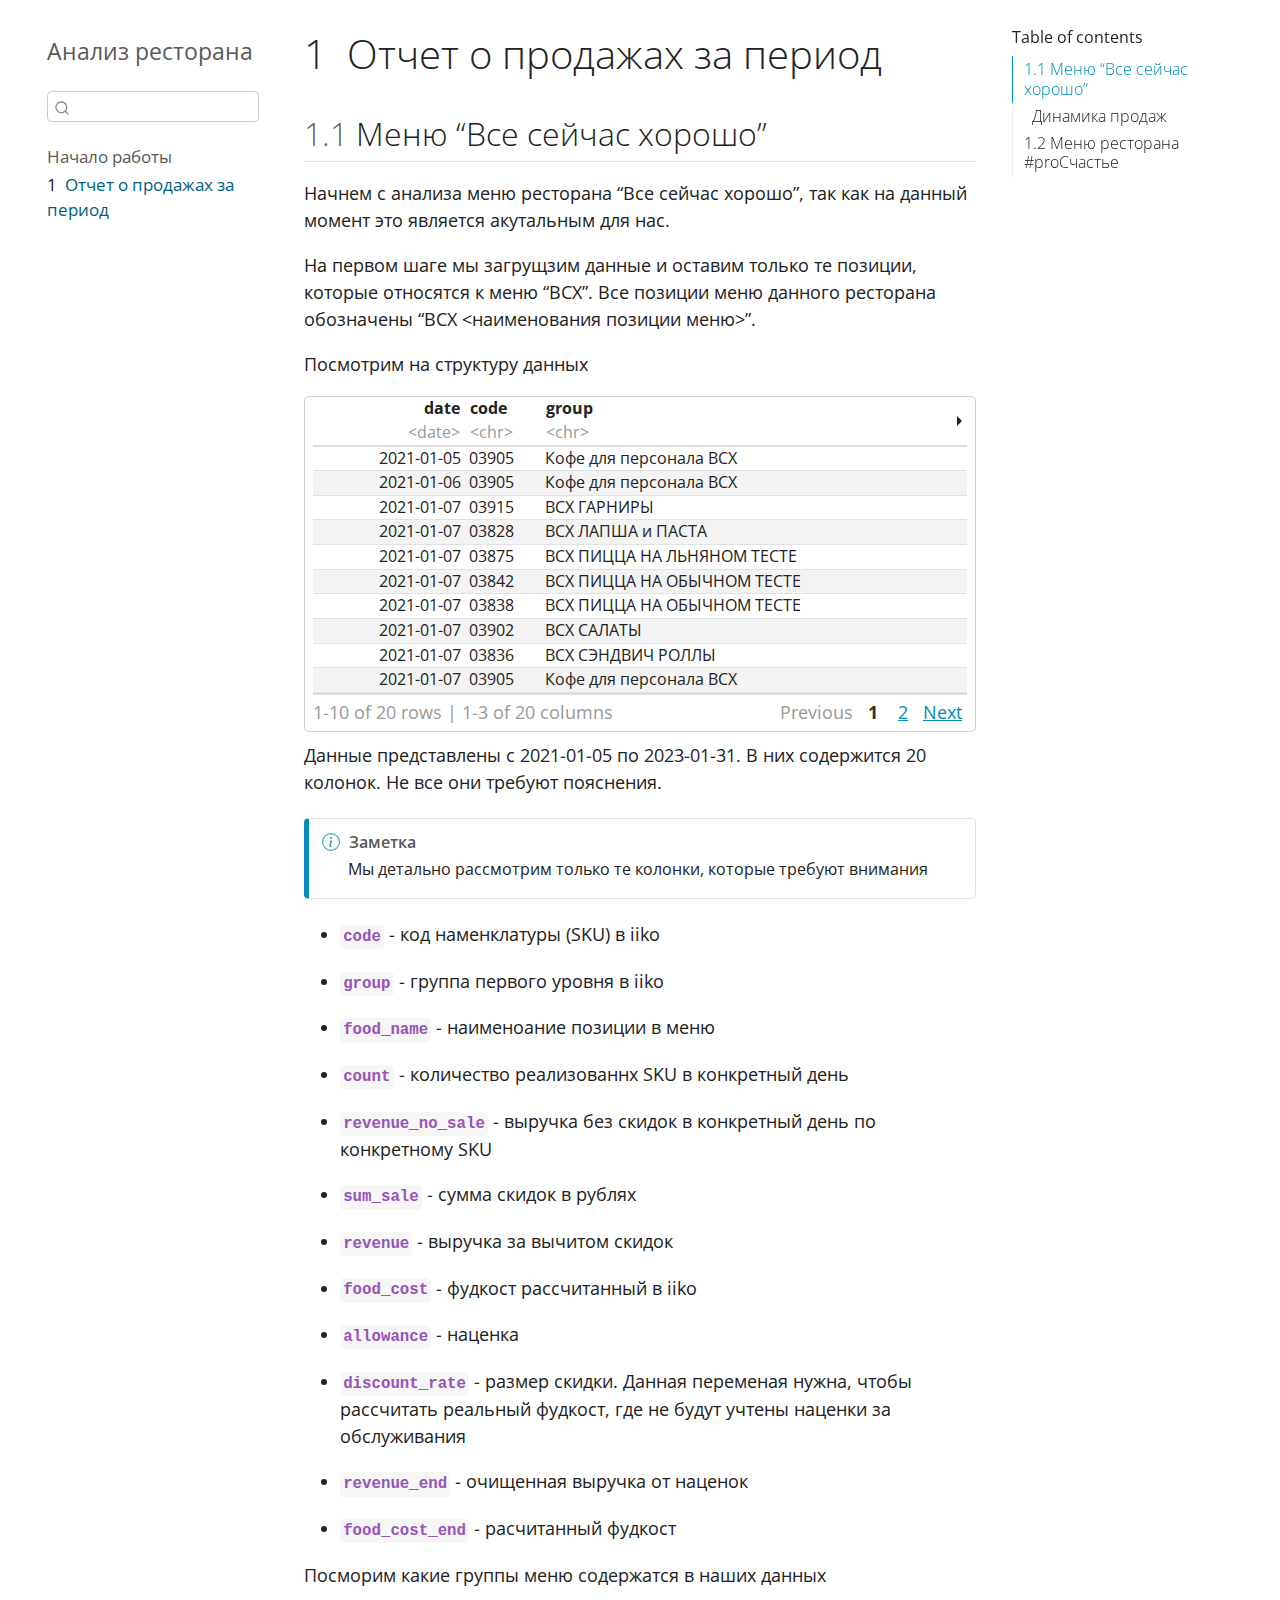
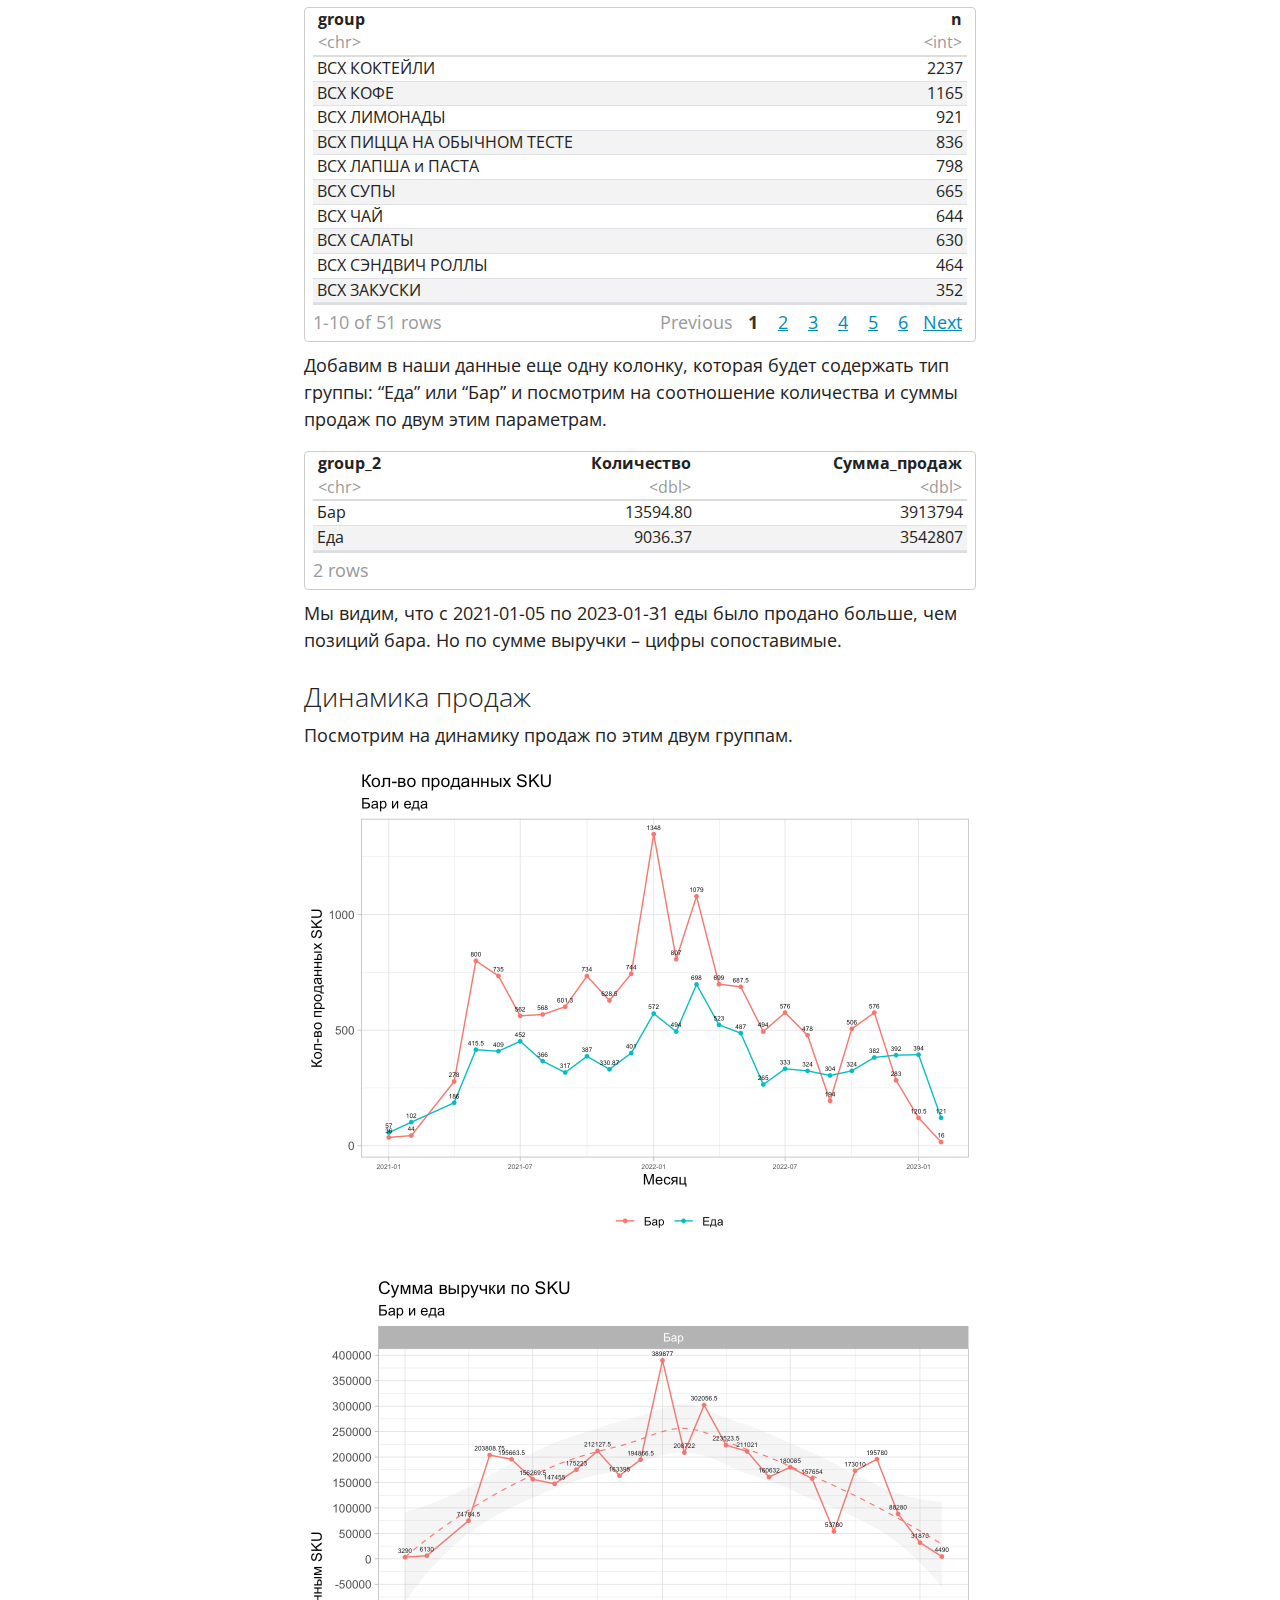
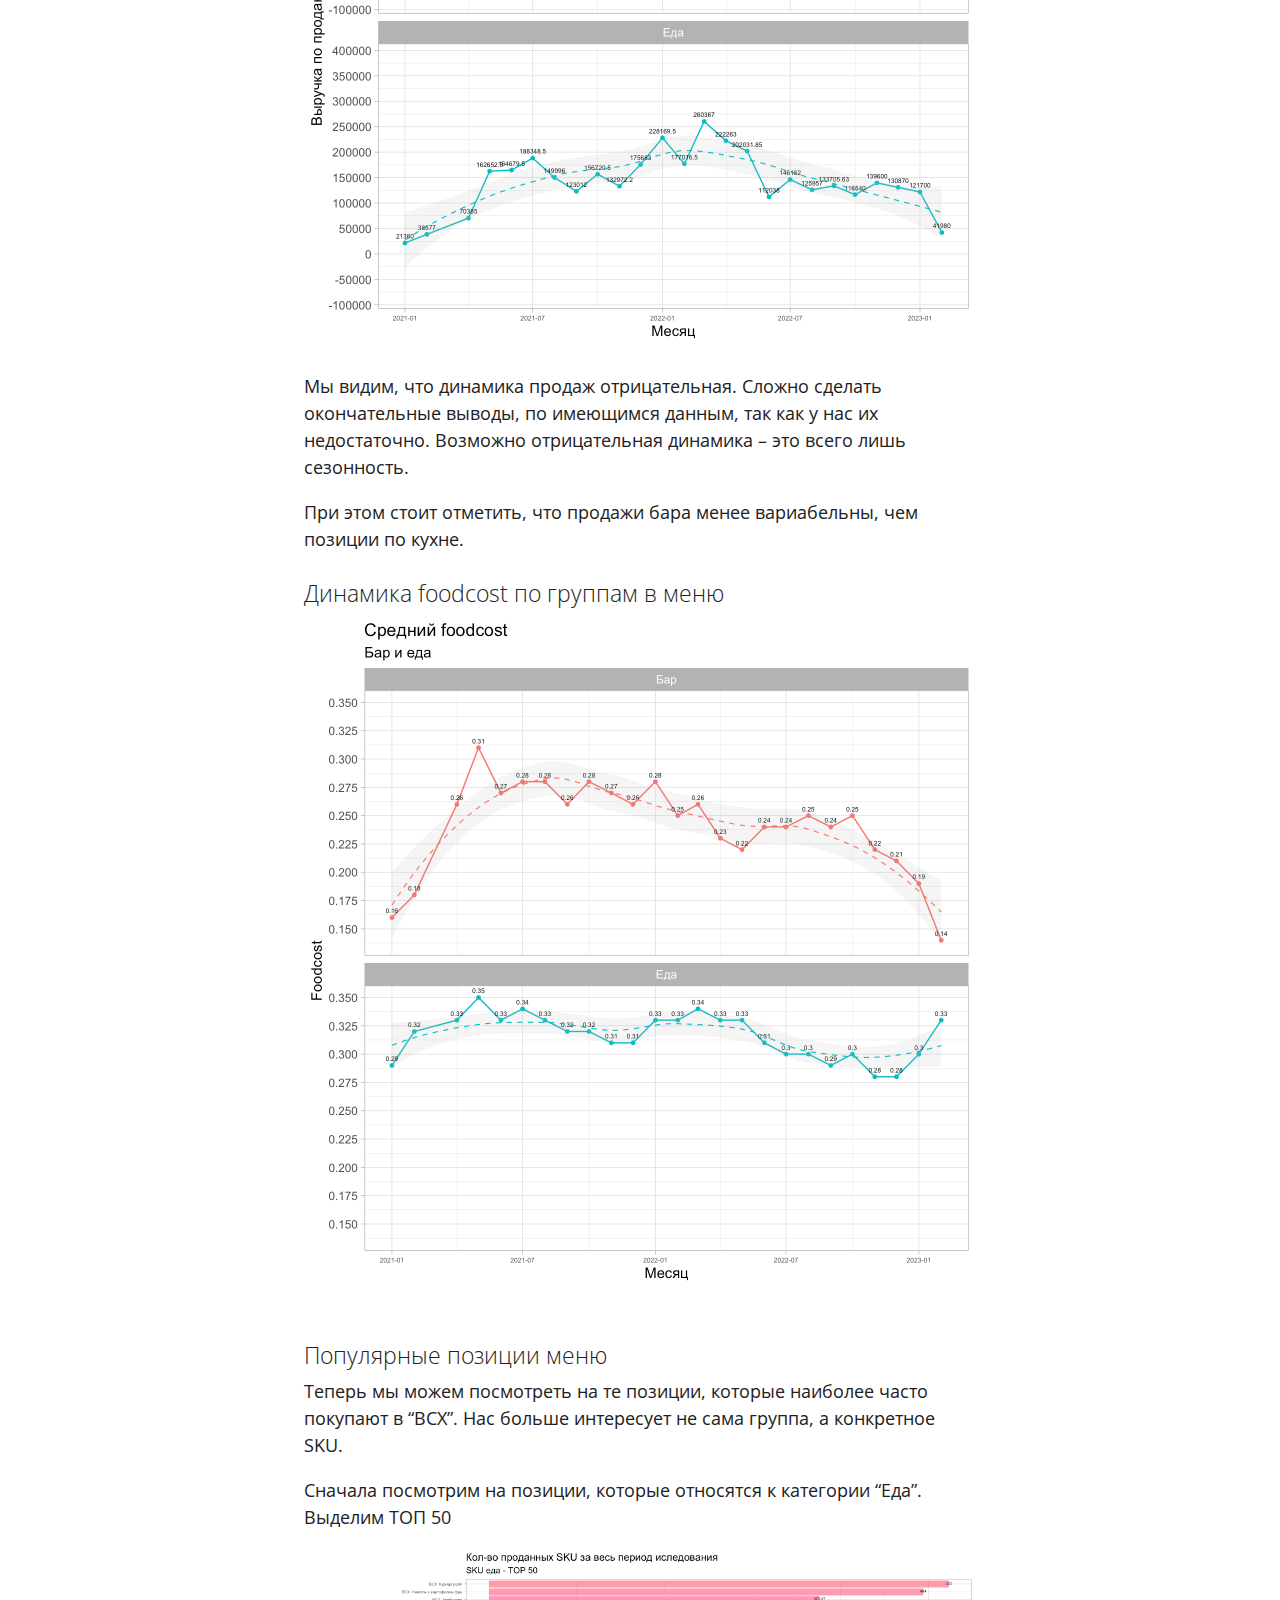
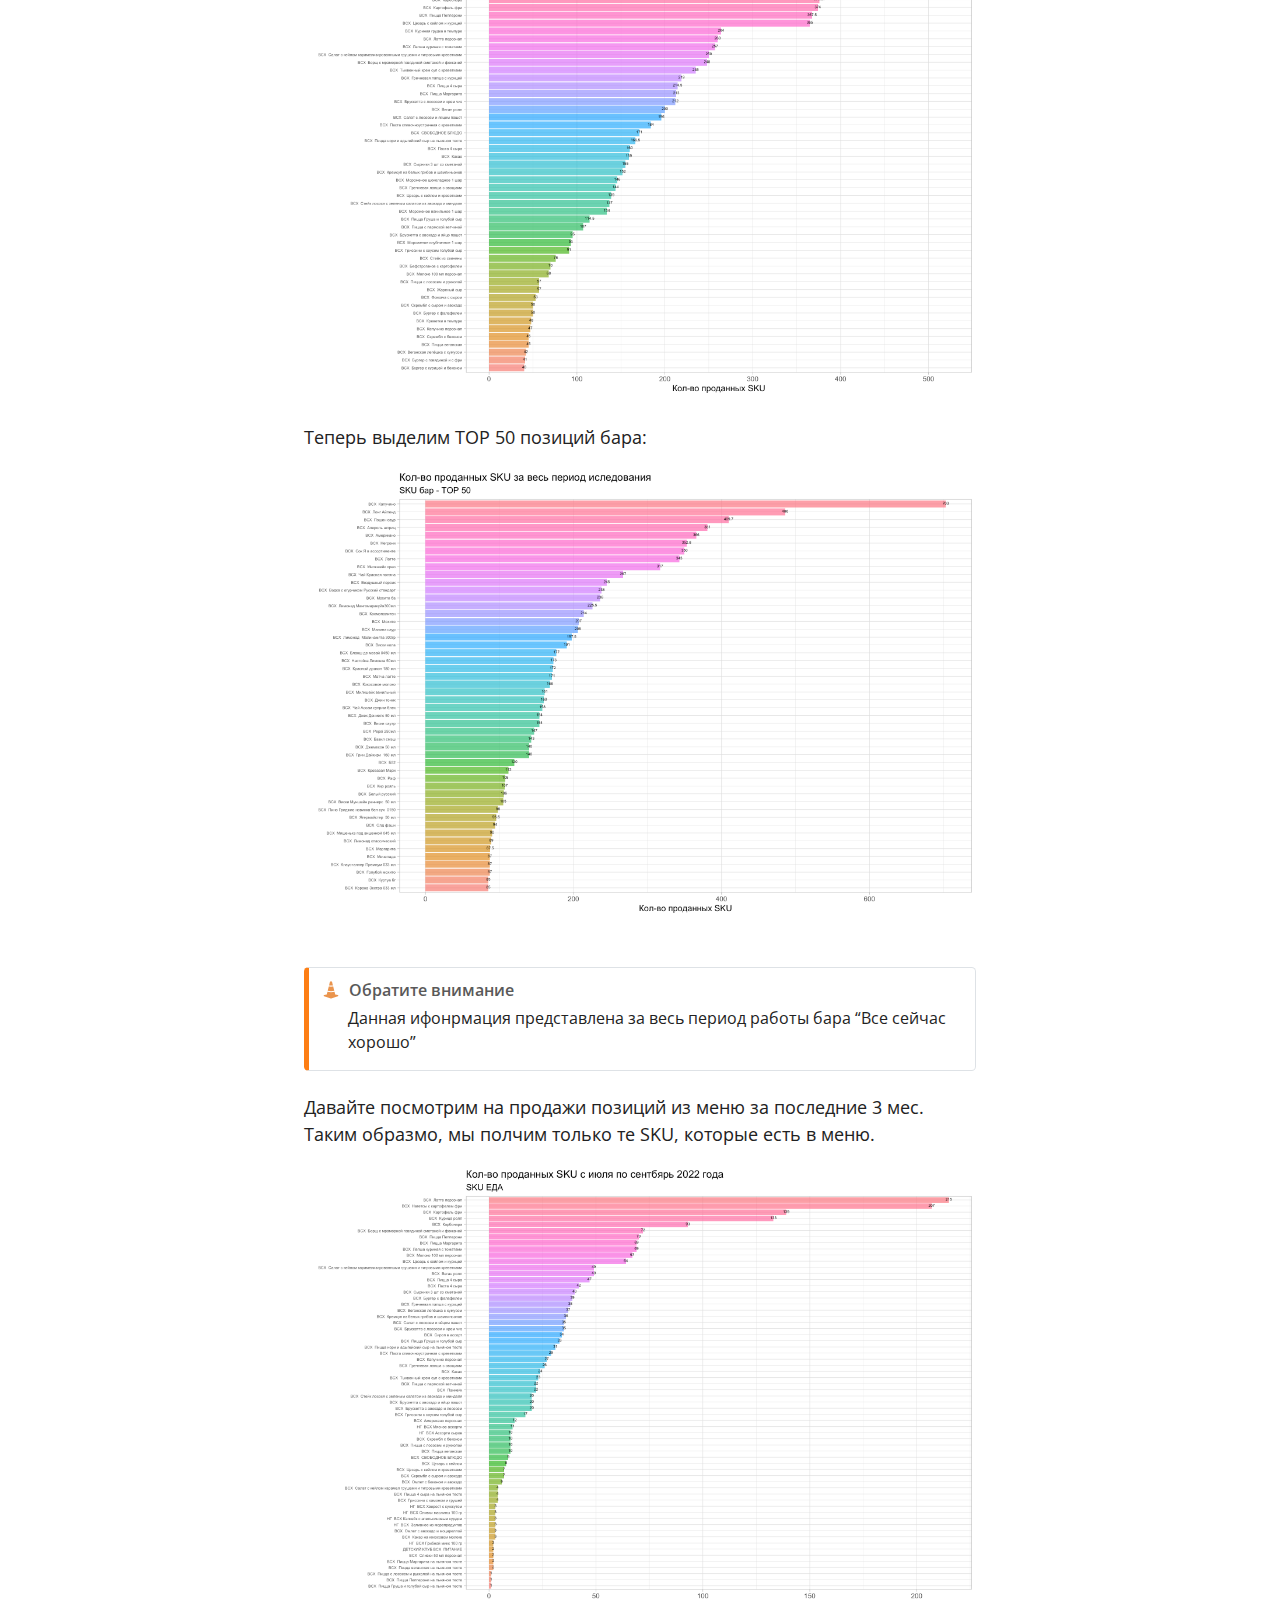
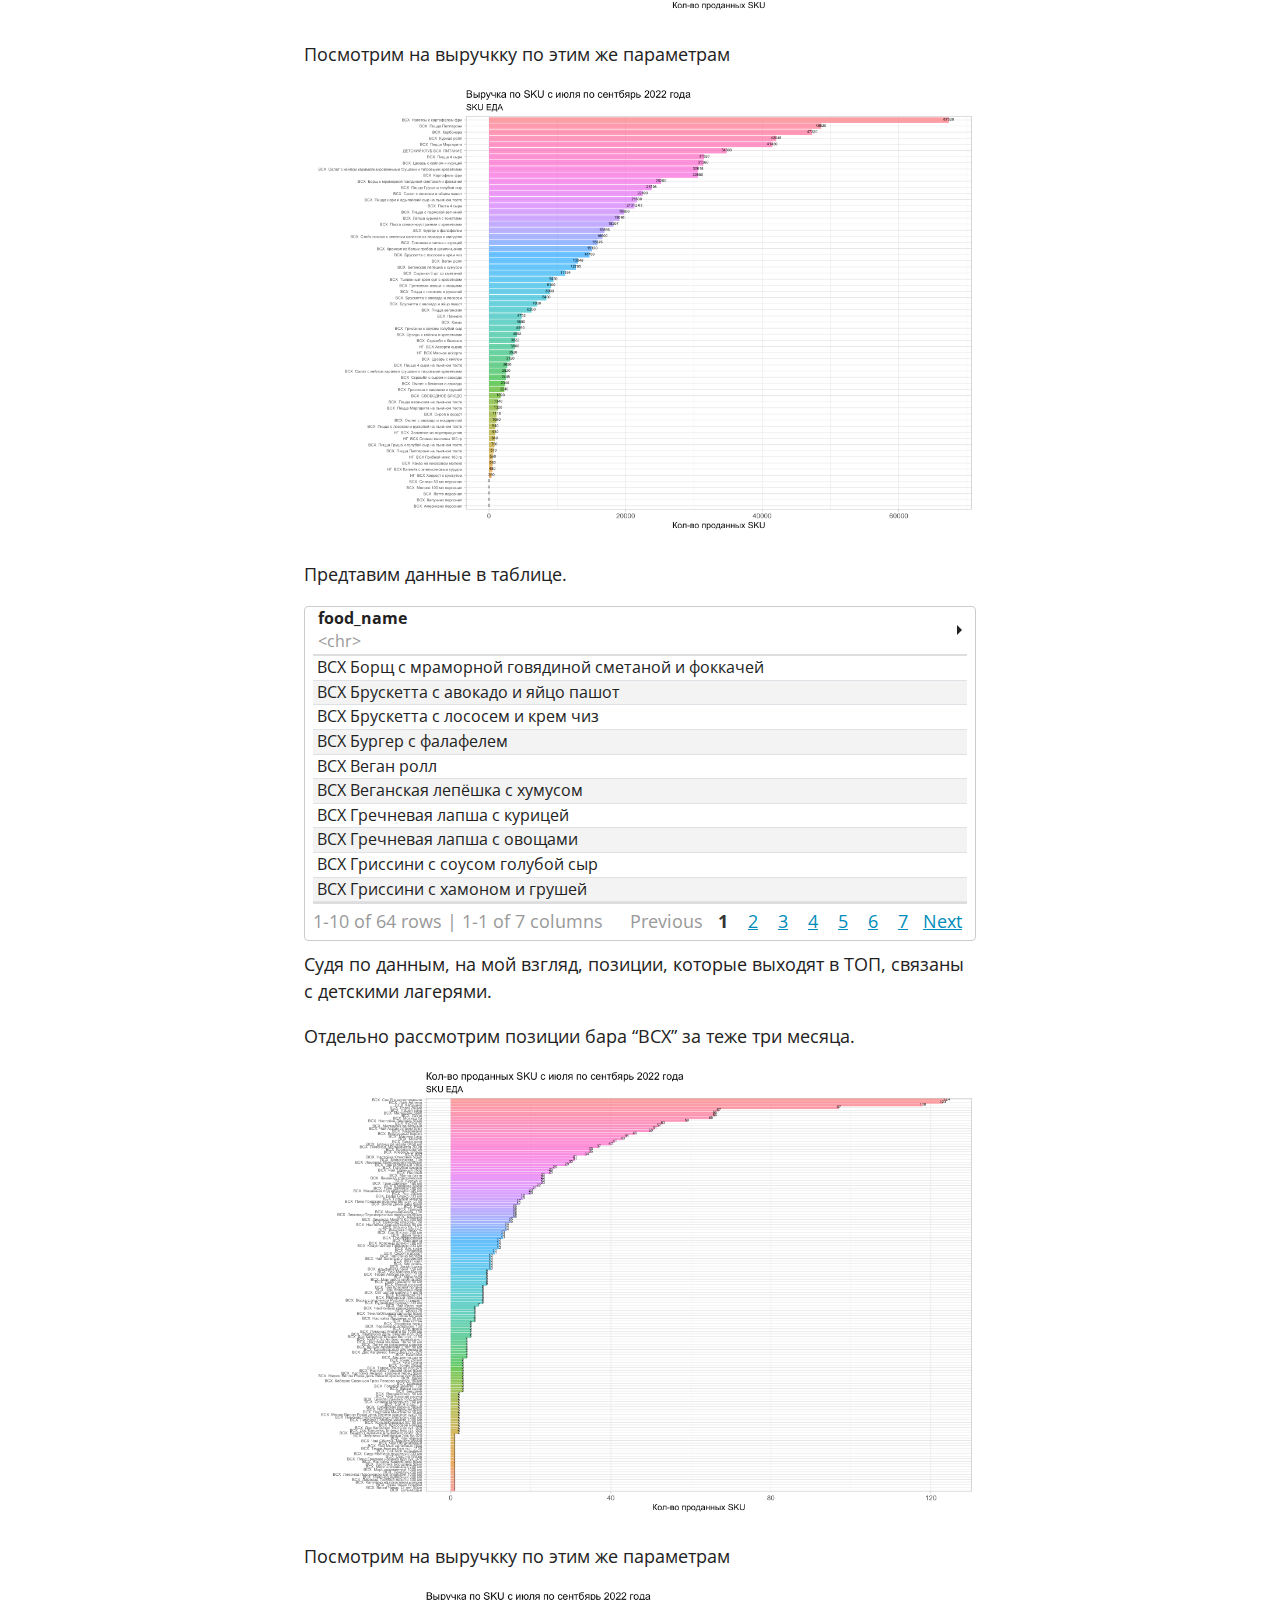
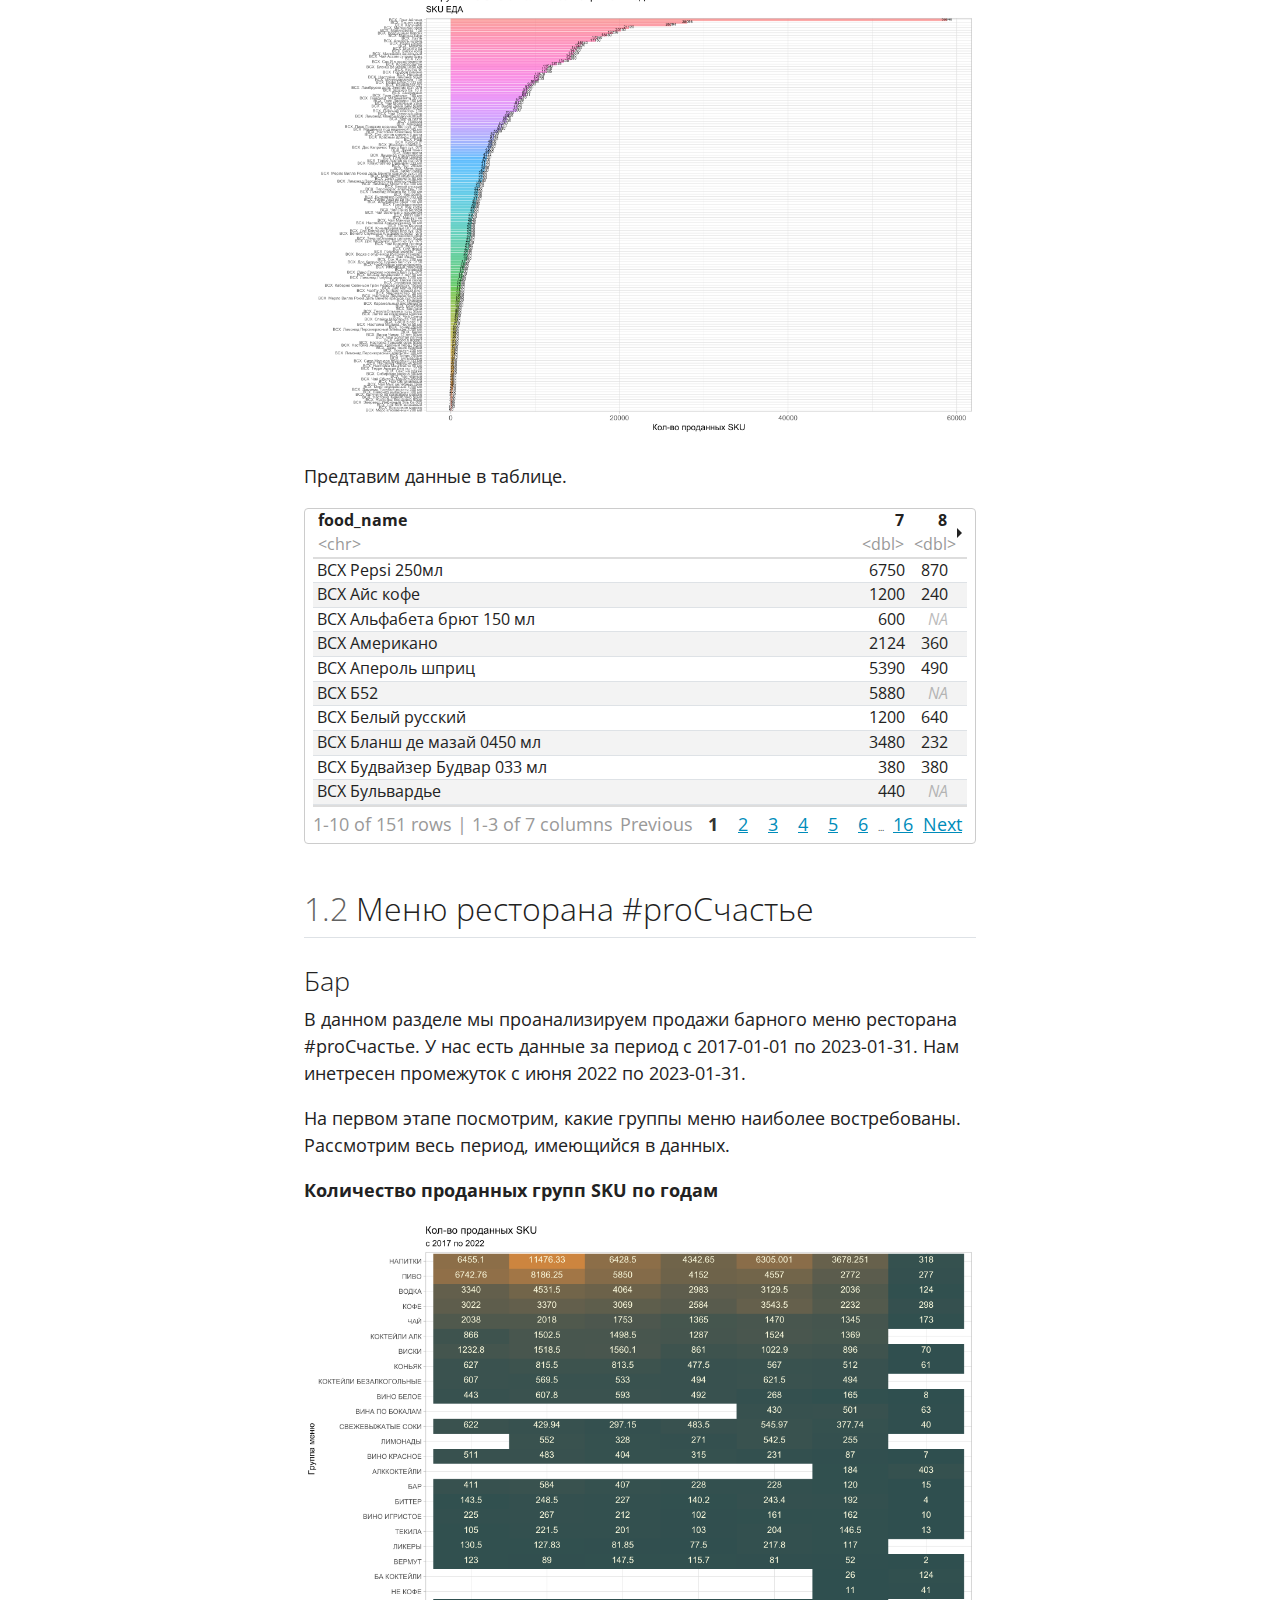
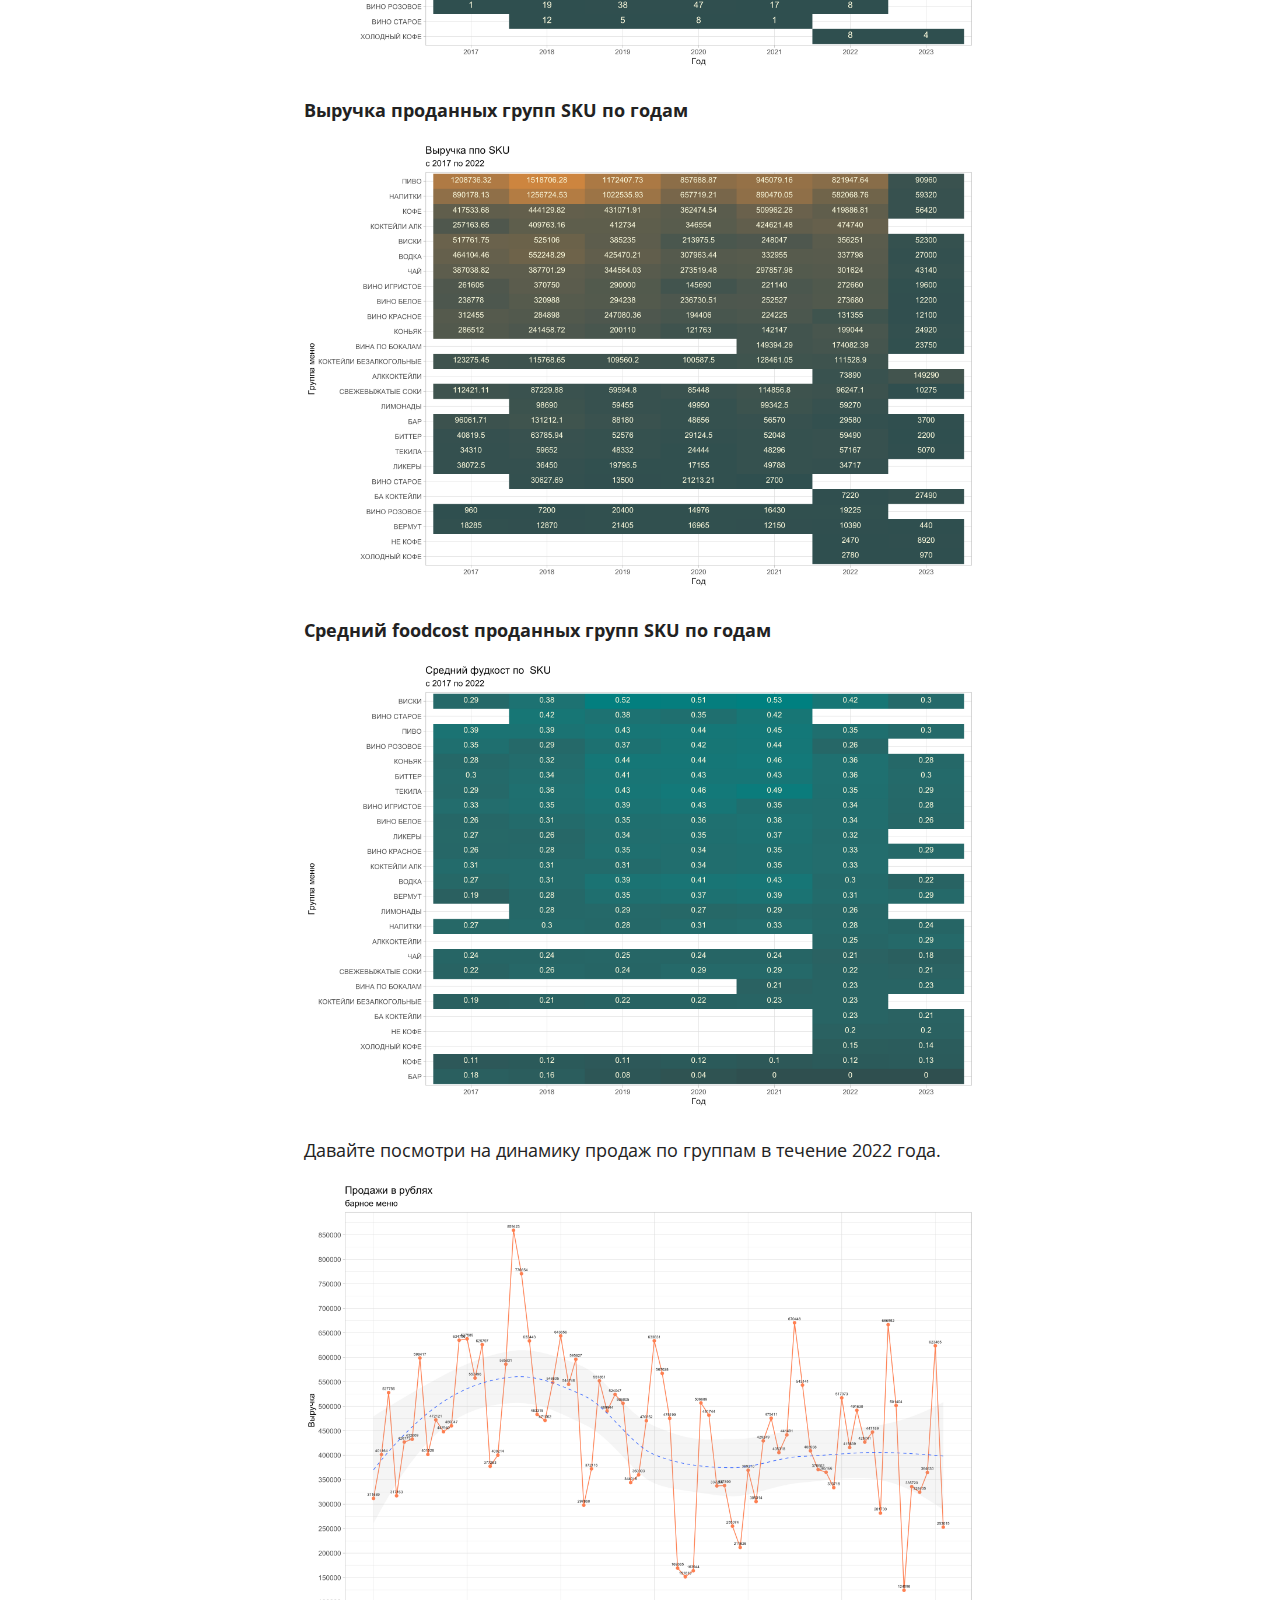
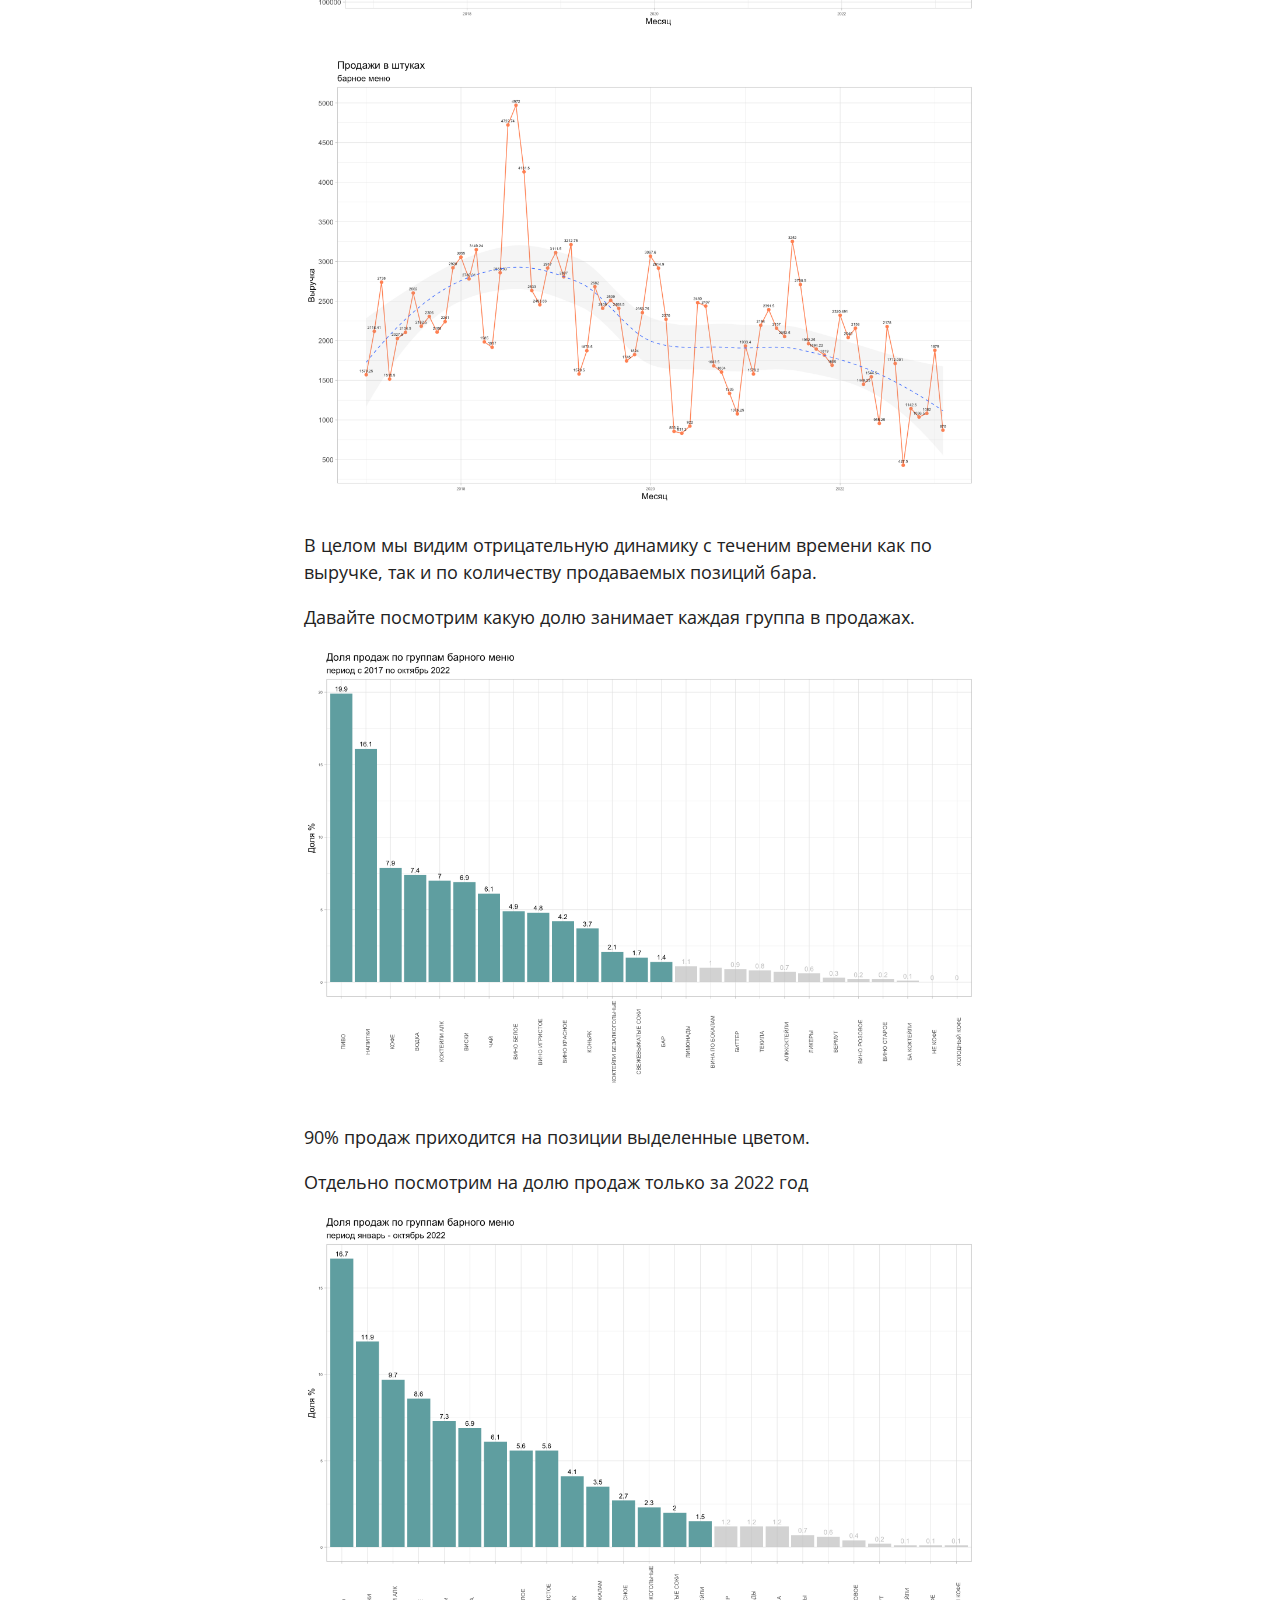
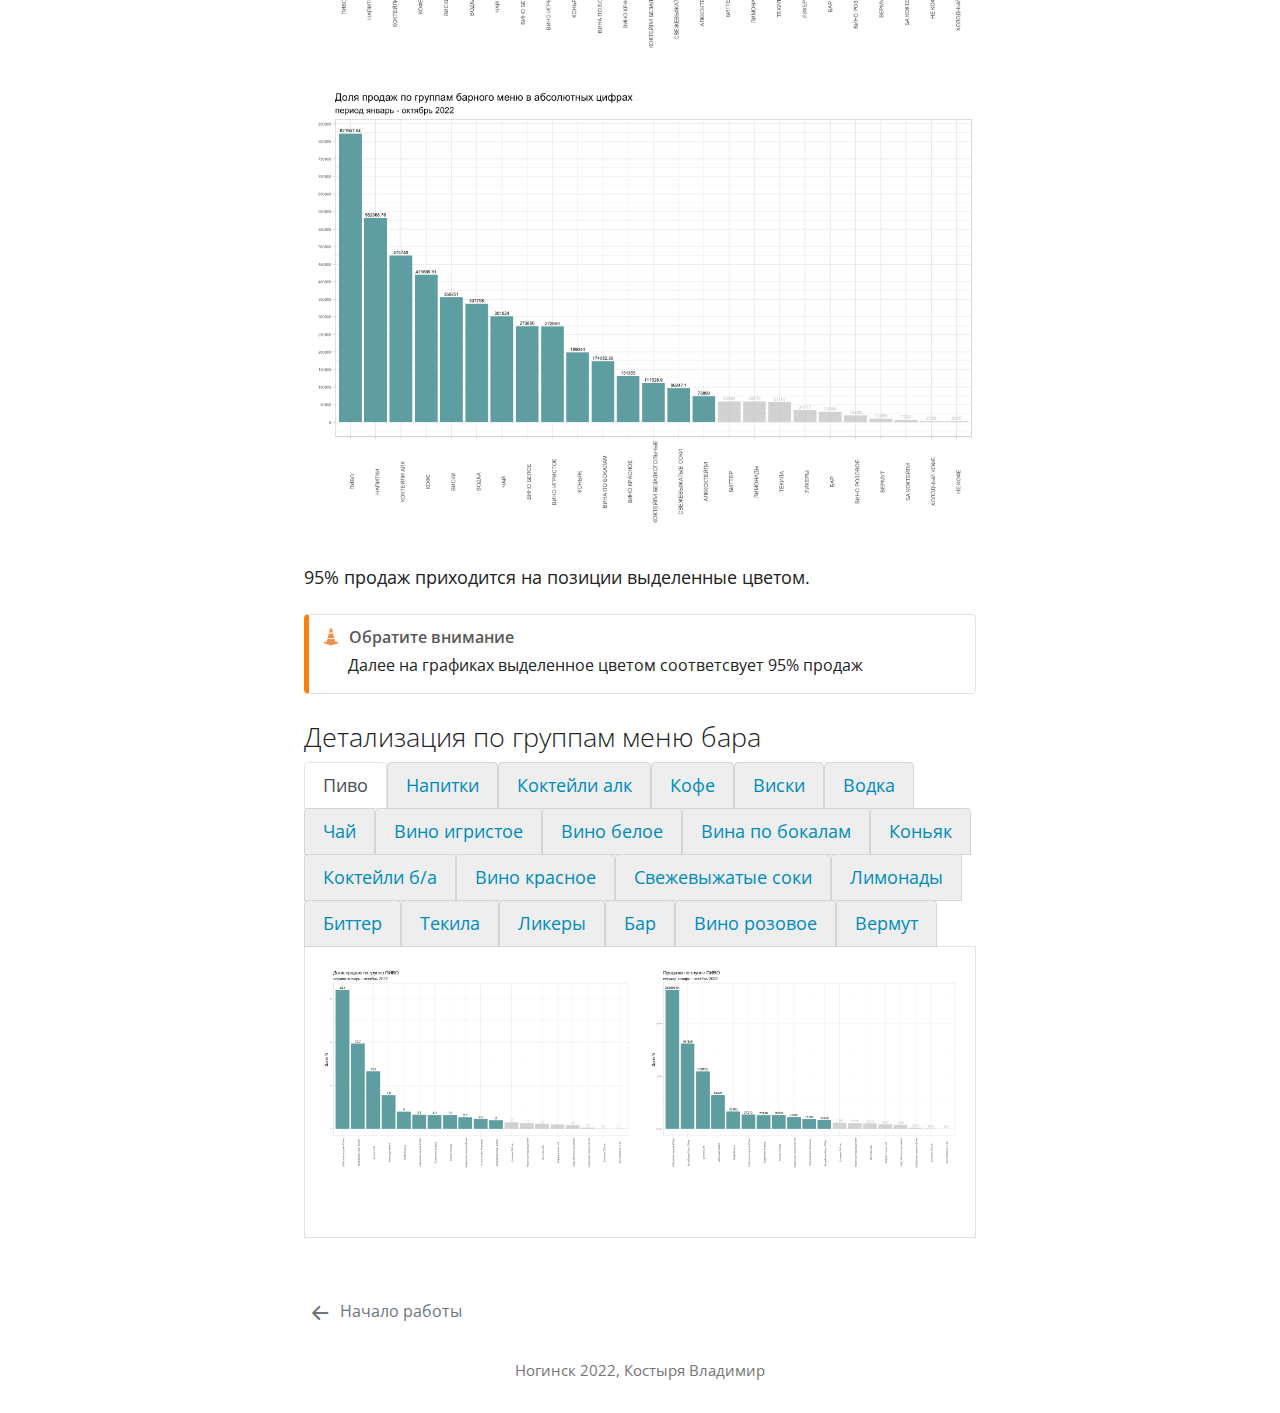
==== commit 70dff0ce: "09/02/2023" ====
--- a/docs/intro.html
+++ b/docs/intro.html
@@ -161,7 +161,7 @@
 </div>
 </div>
 </div>
-<p>Данные представлены с 2021-01-05 по 2022-10-31. В них содержится 20 колонок. Не все они требуют пояснения.</p>
+<p>Данные представлены с 2021-01-05 по 2023-01-31. В них содержится 20 колонок. Не все они требуют пояснения.</p>
 <div class="callout-note callout callout-style-simple callout-captioned">
 <div class="callout-header d-flex align-content-center">
 <div class="callout-icon-container">
@@ -195,7 +195,7 @@
 
 <div data-pagedtable="false">
   <script data-pagedtable-source="" type="application/json">
-{"columns":[{"label":["group"],"name":[1],"type":["chr"],"align":["left"]},{"label":["n"],"name":[2],"type":["int"],"align":["right"]}],"data":[{"1":"ВСХ  КОКТЕЙЛИ","2":"2155"},{"1":"ВСХ  КОФЕ","2":"1123"},{"1":"ВСХ  ЛИМОНАДЫ","2":"883"},{"1":"ВСХ  ПИЦЦА НА ОБЫЧНОМ ТЕСТЕ","2":"772"},{"1":"ВСХ  ЛАПША и ПАСТА","2":"710"},{"1":"ВСХ  САЛАТЫ","2":"592"},{"1":"ВСХ  СУПЫ","2":"582"},{"1":"ВСХ  ЧАЙ","2":"562"},{"1":"ВСХ  СЭНДВИЧ РОЛЛЫ","2":"383"},{"1":"ВСХ  ПИВО","2":"311"},{"1":"ВСХ  ЗАКУСКИ","2":"306"},{"1":"ВСХ  НАСТОЙКИ","2":"302"},{"1":"ВСХ  СОК и ВОДА","2":"286"},{"1":"ДЕСЕРТЫ","2":"269"},{"1":"ВСХ  ГАРНИРЫ","2":"261"},{"1":"ВСХ  МИЛКШЕЙКИ","2":"251"},{"1":"ГОРЯЧИЕ ЗАКУСКИ","2":"229"},{"1":"ВСХ  ПИЦЦА НА ЛЬНЯНОМ ТЕСТЕ","2":"202"},{"1":"ВСХ  ЗАВТРАКИ","2":"196"},{"1":"ВСХ  АЛКОГОЛЬ","2":"185"},{"1":"ВСХ ВИНО по бокалам","2":"141"},{"1":"ГОРЯЧЕЕ","2":"115"},{"1":"Кофе для персонала ВСХ","2":"114"},{"1":"ВСХ  ДРУГИЕ ГОРЯЧИЕ","2":"106"},{"1":"ВСХ  ГОРЯЧЕЕ","2":"88"},{"1":"БУРГЕРЫ и СЭНДВИЧИ","2":"79"},{"1":"ВСЕ СЕЙЧАС ХОРОШО","2":"62"},{"1":"ВСХ  ВИНО бутылка","2":"51"},{"1":"ВСХ  БУРГЕРЫ и ХОТДОГИ","2":"41"},{"1":"ВСХ  ПЕРСОНАЛ","2":"30"},{"1":"ХОЛОДНЫЕ ЗАКУСКИ  АРХИВ","2":"22"},{"1":"ВСХ  ДЕСЕРТЫ","2":"21"},{"1":"ГАРНИРЫ","2":"21"},{"1":"ВИНО БЕЛОЕ","2":"18"},{"1":"САЛАТЫ","2":"17"},{"1":"ВСХ  ДОПЫ","2":"16"},{"1":"КОКТЕЙЛИ АЛК","2":"16"},{"1":"ВИНО КРАСНОЕ","2":"12"},{"1":"БАР","2":"7"},{"1":"ВИНО РОЗОВОЕ","2":"4"},{"1":"СУПЫ","2":"4"},{"1":"КОФЕ","2":"2"},{"1":"8 КОМПЛЕКСНЫЕ ОБЕДЫ","2":"1"},{"1":"ВСХ  ВИНО","2":"1"},{"1":"ПИЦЦА и ХАЧАПУРИ","2":"1"}],"options":{"columns":{"min":{},"max":[10]},"rows":{"min":[10],"max":[10]},"pages":{}}}
+{"columns":[{"label":["group"],"name":[1],"type":["chr"],"align":["left"]},{"label":["n"],"name":[2],"type":["int"],"align":["right"]}],"data":[{"1":"ВСХ  КОКТЕЙЛИ","2":"2237"},{"1":"ВСХ  КОФЕ","2":"1165"},{"1":"ВСХ  ЛИМОНАДЫ","2":"921"},{"1":"ВСХ  ПИЦЦА НА ОБЫЧНОМ ТЕСТЕ","2":"836"},{"1":"ВСХ  ЛАПША и ПАСТА","2":"798"},{"1":"ВСХ  СУПЫ","2":"665"},{"1":"ВСХ  ЧАЙ","2":"644"},{"1":"ВСХ  САЛАТЫ","2":"630"},{"1":"ВСХ  СЭНДВИЧ РОЛЛЫ","2":"464"},{"1":"ВСХ  ЗАКУСКИ","2":"352"},{"1":"ВСХ  ПИВО","2":"325"},{"1":"ВСХ  НАСТОЙКИ","2":"320"},{"1":"ВСХ  СОК и ВОДА","2":"309"},{"1":"ВСХ  ГАРНИРЫ","2":"307"},{"1":"ДЕСЕРТЫ","2":"269"},{"1":"ВСХ  МИЛКШЕЙКИ","2":"264"},{"1":"ГОРЯЧИЕ ЗАКУСКИ","2":"229"},{"1":"ВСХ  ПИЦЦА НА ЛЬНЯНОМ ТЕСТЕ","2":"223"},{"1":"ВСХ  ЗАВТРАКИ","2":"220"},{"1":"ВСХ  АЛКОГОЛЬ","2":"187"},{"1":"ВСХ ВИНО по бокалам","2":"151"},{"1":"ГОРЯЧЕЕ","2":"115"},{"1":"Кофе для персонала ВСХ","2":"114"},{"1":"ВСХ  ДРУГИЕ ГОРЯЧИЕ","2":"111"},{"1":"ВСХ  ГОРЯЧЕЕ","2":"106"},{"1":"БУРГЕРЫ и СЭНДВИЧИ","2":"79"},{"1":"БАР  АРХИВ","2":"71"},{"1":"ВСЕ СЕЙЧАС ХОРОШО","2":"69"},{"1":"ВСХ  ВИНО бутылка","2":"62"},{"1":"ПЕРСОНАЛ","2":"57"},{"1":"ВСХ  ПЕРСОНАЛ","2":"55"},{"1":"ВСХ  БУРГЕРЫ и ХОТДОГИ","2":"48"},{"1":"ВСХ  ДЕСЕРТЫ","2":"28"},{"1":"ХОЛОДНЫЕ ЗАКУСКИ  АРХИВ","2":"22"},{"1":"ГАРНИРЫ","2":"21"},{"1":"ВСХ  ДОПЫ","2":"19"},{"1":"НАПИТКИ и СОКИ","2":"19"},{"1":"ВИНО БЕЛОЕ","2":"18"},{"1":"САЛАТЫ","2":"17"},{"1":"КОКТЕЙЛИ АЛК","2":"16"},{"1":"ВИНО КРАСНОЕ","2":"12"},{"1":"БАР","2":"7"},{"1":"НГ предложение","2":"7"},{"1":"ВИНО РОЗОВОЕ","2":"4"},{"1":"ВСХ  АЛККОКТЕЙЛИ","2":"4"},{"1":"СУПЫ","2":"4"},{"1":"8 КОМПЛЕКСНЫЕ ОБЕДЫ","2":"2"},{"1":"КОФЕ","2":"2"},{"1":"НЕ КОФЕ","2":"2"},{"1":"ВСХ  ВИНО","2":"1"},{"1":"ПИЦЦА и ХАЧАПУРИ","2":"1"}],"options":{"columns":{"min":{},"max":[10]},"rows":{"min":[10],"max":[10]},"pages":{}}}
   </script>
 </div>
 </div>
@@ -206,12 +206,12 @@
 
 <div data-pagedtable="false">
   <script data-pagedtable-source="" type="application/json">
-{"columns":[{"label":["group_2"],"name":[1],"type":["chr"],"align":["left"]},{"label":["Количество"],"name":[2],"type":["dbl"],"align":["right"]},{"label":["Сумма_продаж"],"name":[3],"type":["dbl"],"align":["right"]}],"data":[{"1":"Бар","2":"12870.30","3":"3680934"},{"1":"Еда","2":"7933.37","3":"3186057"}],"options":{"columns":{"min":{},"max":[10]},"rows":{"min":[10],"max":[10]},"pages":{}}}
+{"columns":[{"label":["group_2"],"name":[1],"type":["chr"],"align":["left"]},{"label":["Количество"],"name":[2],"type":["dbl"],"align":["right"]},{"label":["Сумма_продаж"],"name":[3],"type":["dbl"],"align":["right"]}],"data":[{"1":"Бар","2":"13594.80","3":"3913794"},{"1":"Еда","2":"9036.37","3":"3542807"}],"options":{"columns":{"min":{},"max":[10]},"rows":{"min":[10],"max":[10]},"pages":{}}}
   </script>
 </div>
 </div>
 </div>
-<p>Мы видим, что с 2021-01-05 по 2022-10-31 еды было продано больше, чем позиций бара. Но по сумме выручки – цифры сопоставимые.</p>
+<p>Мы видим, что с 2021-01-05 по 2023-01-31 еды было продано больше, чем позиций бара. Но по сумме выручки – цифры сопоставимые.</p>
 <section id="динамика-продаж" class="level3 unnumbered">
 <h3 class="unnumbered anchored" data-anchor-id="динамика-продаж">Динамика продаж</h3>
 <p>Посмотрим на динамику продаж по этим двум группам.</p>
@@ -309,7 +309,7 @@
 
 <div data-pagedtable="false">
   <script data-pagedtable-source="" type="application/json">
-{"columns":[{"label":["food_name"],"name":[1],"type":["chr"],"align":["left"]},{"label":["7"],"name":[2],"type":["dbl"],"align":["right"]},{"label":["8"],"name":[3],"type":["dbl"],"align":["right"]},{"label":["9"],"name":[4],"type":["dbl"],"align":["right"]},{"label":["10"],"name":[5],"type":["dbl"],"align":["right"]}],"data":[{"1":"ВСХ  Борщ с мраморной говядиной сметаной и фоккачей","2":"2800","3":"3850.00","4":"1750","5":"6650"},{"1":"ВСХ  Брускетта с авокадо и яйцо пашот","2":"1750","3":"1400.00","4":"350","5":"1400"},{"1":"ВСХ  Брускетта с лососем и крем чиз","2":"2100","3":"9240.00","4":"3360","5":"NA"},{"1":"ВСХ  Бургер с фалафелем","2":"3696","3":"2200.00","4":"2640","5":"4400"},{"1":"ВСХ  Веган ролл","2":"3248","3":"2520.00","4":"1680","5":"1680"},{"1":"ВСХ  Веганская лепёшка с хумусом","2":"980","3":"2275.00","4":"1400","5":"2800"},{"1":"ВСХ  Гречневая лапша с курицей","2":"3696","3":"2520.00","4":"1260","5":"2100"},{"1":"ВСХ  Гречневая лапша с овощами","2":"1400","3":"2450.00","4":"350","5":"1750"},{"1":"ВСХ  Гриссини с соусом голубой сыр","2":"1080","3":"540.00","4":"1350","5":"1350"},{"1":"ВСХ  Гриссини с хамоном и грушей","2":"1120","3":"NA","4":"560","5":"NA"},{"1":"ВСХ  Какао","2":"800","3":"680.00","4":"800","5":"800"},{"1":"ВСХ  Карбонара","2":"8528","3":"7072.00","4":"5720","5":"6240"},{"1":"ВСХ  Картофель фри","2":"10340","3":"5280.00","4":"3740","5":"4400"},{"1":"ВСХ  Кремсуп из белых грибов и шампиньонов","2":"4200","3":"2940.00","4":"840","5":"3360"},{"1":"ВСХ  Курица ролл","2":"6784","3":"7744.00","4":"4160","5":"4480"},{"1":"ВСХ  Лапша куриная с томатами","2":"4144","3":"3472.00","4":"3080","5":"2240"},{"1":"ВСХ  Нагетсы с картофелем фри","2":"15972","3":"13398.00","4":"12210","5":"11220"},{"1":"ВСХ  Панкейк","2":"1496","3":"1496.00","4":"880","5":"NA"},{"1":"ВСХ  Паста 4 сыра","2":"3570","3":"2952.63","4":"2550","5":"3570"},{"1":"ВСХ  Паста сливочноустричная с креветками","2":"4347","3":"630.00","4":"4410","5":"2520"},{"1":"ВСХ  Пицца 4 сыра","2":"5580","3":"7310.00","4":"8280","5":"2760"},{"1":"ВСХ  Пицца 4 сыра на льняном тесте","2":"1340","3":"NA","4":"670","5":"NA"},{"1":"ВСХ  Пицца веганская","2":"1240","3":"1240.00","4":"2480","5":"NA"},{"1":"ВСХ  Пицца веганская на льняном тесте","2":"670","3":"NA","4":"NA","5":"NA"},{"1":"ВСХ  Пицца Груша и голубой сыр","2":"4964","3":"7154.00","4":"2920","5":"4380"},{"1":"ВСХ  Пицца Маргарита","2":"10492","3":"8418.00","4":"8540","5":"6100"},{"1":"ВСХ  Пицца нори и адыгейский сыр на льняном тесте","2":"4130","3":"2800.00","4":"3500","5":"4200"},{"1":"ВСХ  Пицца Пепперони","2":"4340","3":"11620.00","4":"8520","5":"8520"},{"1":"ВСХ  Пицца с лососем и рукколой","2":"2670","3":"890.00","4":"NA","5":"2670"},{"1":"ВСХ  Пицца с пармской ветчиной","2":"2700","3":"4500.00","4":"6300","5":"1800"},{"1":"ВСХ  Салат с кейлом карамелизированными грушами и тигровыми креветками","2":"13104","3":"4284.00","4":"1260","5":"6930"},{"1":"ВСХ  Салат с лососем и яйцом пашот","2":"8320","3":"5070.00","4":"NA","5":"4550"},{"1":"ВСХ  Сироп в ассорт","2":"204","3":"132.00","4":"300","5":"330"},{"1":"ВСХ  Скрембл с беконом","2":"1872","3":"780.00","4":"1170","5":"NA"},{"1":"ВСХ  Стейк лосося с зеленым салатом из авокадо и миндаля","2":"1660","3":"2490.00","4":"2490","5":"NA"},{"1":"ВСХ  Сырники 3 шт со сметаной","2":"2320","3":"2784.00","4":"1740","5":"870"},{"1":"ВСХ  Тыквенный крем суп с креветками","2":"820","3":"NA","4":"1640","5":"410"},{"1":"ВСХ  Цезарь с кейлом и курицей","2":"6370","3":"6860.00","4":"1960","5":"7840"},{"1":"ВСХ  Пицца Груша и голубой сыр на льняном тесте","2":"NA","3":"780.00","4":"NA","5":"NA"},{"1":"ВСХ  Скрембл с сыром и авокадо","2":"NA","3":"1728.00","4":"720","5":"NA"},{"1":"ВСХ  Цезарь с кейлом и креветками","2":"NA","3":"1612.00","4":"NA","5":"2480"},{"1":"ВСХ  Пицца Пепперони на льняном тесте","2":"NA","3":"NA","4":"670","5":"NA"},{"1":"ВСХ  Американо персонал","2":"NA","3":"NA","4":"NA","5":"0"},{"1":"ВСХ  Брускетта с авокадо и лососем","2":"NA","3":"NA","4":"NA","5":"2100"},{"1":"ВСХ  Какао на кокосовом молоке","2":"NA","3":"NA","4":"NA","5":"540"},{"1":"ВСХ  Капучино персонал","2":"NA","3":"NA","4":"NA","5":"0"},{"1":"ВСХ  Латте персонал","2":"NA","3":"NA","4":"NA","5":"0"},{"1":"ВСХ  Молоко 100 мл персонал","2":"NA","3":"NA","4":"NA","5":"0"},{"1":"ВСХ  Омлет с авокадо и моцареллой","2":"NA","3":"NA","4":"NA","5":"360"},{"1":"ВСХ  Омлет с беконом и авокадо","2":"NA","3":"NA","4":"NA","5":"1560"},{"1":"ВСХ  СВОБОДНОЕ БЛЮДО","2":"NA","3":"NA","4":"NA","5":"50"},{"1":"ВСХ  Сливки 50 мл персонал","2":"NA","3":"NA","4":"NA","5":"0"},{"1":"ВСХ  Цезарь с кейлом","2":"NA","3":"NA","4":"NA","5":"780"},{"1":"ДЕТСКИЙ КЛУБ ВСХ  ПИТАНИЕ","2":"NA","3":"NA","4":"NA","5":"23600"}],"options":{"columns":{"min":{},"max":[10]},"rows":{"min":[10],"max":[10]},"pages":{}}}
+{"columns":[{"label":["food_name"],"name":[1],"type":["chr"],"align":["left"]},{"label":["7"],"name":[2],"type":["dbl"],"align":["right"]},{"label":["8"],"name":[3],"type":["dbl"],"align":["right"]},{"label":["9"],"name":[4],"type":["dbl"],"align":["right"]},{"label":["10"],"name":[5],"type":["dbl"],"align":["right"]},{"label":["11"],"name":[6],"type":["dbl"],"align":["right"]},{"label":["12"],"name":[7],"type":["dbl"],"align":["right"]}],"data":[{"1":"ВСХ  Борщ с мраморной говядиной сметаной и фоккачей","2":"2800","3":"3850.00","4":"1750","5":"6650","6":"4900","7":"5250"},{"1":"ВСХ  Брускетта с авокадо и яйцо пашот","2":"1750","3":"1400.00","4":"350","5":"1400","6":"1050","7":"1050"},{"1":"ВСХ  Брускетта с лососем и крем чиз","2":"2100","3":"9240.00","4":"3360","5":"NA","6":"NA","7":"NA"},{"1":"ВСХ  Бургер с фалафелем","2":"3696","3":"2200.00","4":"2640","5":"4400","6":"2200","7":"1760"},{"1":"ВСХ  Веган ролл","2":"3248","3":"2520.00","4":"1680","5":"1680","6":"1120","7":"2800"},{"1":"ВСХ  Веганская лепёшка с хумусом","2":"980","3":"2275.00","4":"1400","5":"2800","6":"2100","7":"3150"},{"1":"ВСХ  Гречневая лапша с курицей","2":"3696","3":"2520.00","4":"1260","5":"2100","6":"2940","7":"3360"},{"1":"ВСХ  Гречневая лапша с овощами","2":"1400","3":"2450.00","4":"350","5":"1750","6":"1050","7":"2100"},{"1":"ВСХ  Гриссини с соусом голубой сыр","2":"1080","3":"540.00","4":"1350","5":"1350","6":"270","7":"NA"},{"1":"ВСХ  Гриссини с хамоном и грушей","2":"1120","3":"NA","4":"560","5":"NA","6":"NA","7":"560"},{"1":"ВСХ  Какао","2":"800","3":"680.00","4":"800","5":"800","6":"1600","7":"NA"},{"1":"ВСХ  Карбонара","2":"8528","3":"7072.00","4":"5720","5":"6240","6":"9880","7":"9880"},{"1":"ВСХ  Картофель фри","2":"10340","3":"5280.00","4":"3740","5":"4400","6":"5060","7":"1760"},{"1":"ВСХ  Кремсуп из белых грибов и шампиньонов","2":"4200","3":"2940.00","4":"840","5":"3360","6":"2100","7":"1680"},{"1":"ВСХ  Курица ролл","2":"6784","3":"7744.00","4":"4160","5":"4480","6":"8960","7":"9920"},{"1":"ВСХ  Лапша куриная с томатами","2":"4144","3":"3472.00","4":"3080","5":"2240","6":"2520","7":"3640"},{"1":"ВСХ  Нагетсы с картофелем фри","2":"15972","3":"13398.00","4":"12210","5":"11220","6":"9900","7":"4620"},{"1":"ВСХ  Панкейк","2":"1496","3":"1496.00","4":"880","5":"NA","6":"660","7":"220"},{"1":"ВСХ  Паста 4 сыра","2":"3570","3":"2952.63","4":"2550","5":"3570","6":"4590","7":"4080"},{"1":"ВСХ  Паста сливочноустричная с креветками","2":"4347","3":"630.00","4":"4410","5":"2520","6":"630","7":"5670"},{"1":"ВСХ  Пицца 4 сыра","2":"5580","3":"7310.00","4":"8280","5":"2760","6":"5520","7":"2070"},{"1":"ВСХ  Пицца 4 сыра на льняном тесте","2":"1340","3":"NA","4":"670","5":"NA","6":"670","7":"NA"},{"1":"ВСХ  Пицца Груша и голубой сыр","2":"4964","3":"7154.00","4":"2920","5":"4380","6":"2190","7":"2190"},{"1":"ВСХ  Пицца Маргарита","2":"10492","3":"8418.00","4":"8540","5":"6100","6":"2440","7":"5490"},{"1":"ВСХ  Пицца Пепперони","2":"4340","3":"11620.00","4":"8520","5":"8520","6":"9230","7":"6390"},{"1":"ВСХ  Пицца веганская","2":"1240","3":"1240.00","4":"2480","5":"NA","6":"620","7":"620"},{"1":"ВСХ  Пицца веганская на льняном тесте","2":"670","3":"NA","4":"NA","5":"NA","6":"NA","7":"670"},{"1":"ВСХ  Пицца нори и адыгейский сыр на льняном тесте","2":"4130","3":"2800.00","4":"3500","5":"4200","6":"4200","7":"2800"},{"1":"ВСХ  Пицца с лососем и рукколой","2":"2670","3":"890.00","4":"NA","5":"2670","6":"890","7":"1780"},{"1":"ВСХ  Пицца с пармской ветчиной","2":"2700","3":"4500.00","4":"6300","5":"1800","6":"2700","7":"1800"},{"1":"ВСХ  Салат с кейлом карамелизированными грушами и тигровыми креветками","2":"13104","3":"4284.00","4":"1260","5":"6930","6":"5040","7":"NA"},{"1":"ВСХ  Салат с лососем и яйцом пашот","2":"8320","3":"5070.00","4":"NA","5":"4550","6":"2600","7":"1950"},{"1":"ВСХ  Сироп в ассорт","2":"204","3":"132.00","4":"300","5":"330","6":"150","7":"NA"},{"1":"ВСХ  Скрембл с беконом","2":"1872","3":"780.00","4":"1170","5":"NA","6":"NA","7":"NA"},{"1":"ВСХ  Стейк лосося с зеленым салатом из авокадо и миндаля","2":"1660","3":"2490.00","4":"2490","5":"NA","6":"4150","7":"5810"},{"1":"ВСХ  Сырники 3 шт со сметаной","2":"2320","3":"2784.00","4":"1740","5":"870","6":"2610","7":"870"},{"1":"ВСХ  Тыквенный крем суп с креветками","2":"820","3":"NA","4":"1640","5":"410","6":"2870","7":"3690"},{"1":"ВСХ  Цезарь с кейлом и курицей","2":"6370","3":"6860.00","4":"1960","5":"7840","6":"4900","7":"3430"},{"1":"ВСХ  Пицца Груша и голубой сыр на льняном тесте","2":"NA","3":"780.00","4":"NA","5":"NA","6":"NA","7":"NA"},{"1":"ВСХ  Скрембл с сыром и авокадо","2":"NA","3":"1728.00","4":"720","5":"NA","6":"NA","7":"NA"},{"1":"ВСХ  Цезарь с кейлом и креветками","2":"NA","3":"1612.00","4":"NA","5":"2480","6":"NA","7":"NA"},{"1":"ВСХ  Пицца Пепперони на льняном тесте","2":"NA","3":"NA","4":"670","5":"NA","6":"NA","7":"NA"},{"1":"ВСХ  Американо персонал","2":"NA","3":"NA","4":"NA","5":"0","6":"0","7":"0"},{"1":"ВСХ  Брускетта с авокадо и лососем","2":"NA","3":"NA","4":"NA","5":"2100","6":"2940","7":"3360"},{"1":"ВСХ  Какао на кокосовом молоке","2":"NA","3":"NA","4":"NA","5":"540","6":"NA","7":"NA"},{"1":"ВСХ  Капучино персонал","2":"NA","3":"NA","4":"NA","5":"0","6":"0","7":"0"},{"1":"ВСХ  Латте персонал","2":"NA","3":"NA","4":"NA","5":"0","6":"0","7":"0"},{"1":"ВСХ  Молоко 100 мл персонал","2":"NA","3":"NA","4":"NA","5":"0","6":"0","7":"0"},{"1":"ВСХ  Омлет с авокадо и моцареллой","2":"NA","3":"NA","4":"NA","5":"360","6":"720","7":"NA"},{"1":"ВСХ  Омлет с беконом и авокадо","2":"NA","3":"NA","4":"NA","5":"1560","6":"780","7":"NA"},{"1":"ВСХ  СВОБОДНОЕ БЛЮДО","2":"NA","3":"NA","4":"NA","5":"50","6":"650","7":"990"},{"1":"ВСХ  Сливки 50 мл персонал","2":"NA","3":"NA","4":"NA","5":"0","6":"NA","7":"NA"},{"1":"ВСХ  Цезарь с кейлом","2":"NA","3":"NA","4":"NA","5":"780","6":"1170","7":"1170"},{"1":"ДЕТСКИЙ КЛУБ ВСХ  ПИТАНИЕ","2":"NA","3":"NA","4":"NA","5":"23600","6":"11200","7":"NA"},{"1":"ВСХ  Пицца Маргарита на льняном тесте","2":"NA","3":"NA","4":"NA","5":"NA","6":"660","7":"660"},{"1":"ВСХ  Пицца с лососем и рукколой на льняном тесте","2":"NA","3":"NA","4":"NA","5":"NA","6":"940","7":"NA"},{"1":"ВСХ  Салат с кейлом карамел грушами и тигровыми креветками","2":"NA","3":"NA","4":"NA","5":"NA","6":"NA","7":"2520"},{"1":"НГ  ВСХ  Заливное из морепродуктов","2":"NA","3":"NA","4":"NA","5":"NA","6":"NA","7":"930"},{"1":"НГ  ВСХ Ассорти сыров","2":"NA","3":"NA","4":"NA","5":"NA","6":"NA","7":"3800"},{"1":"НГ  ВСХ Грибной микс 100 гр","2":"NA","3":"NA","4":"NA","5":"NA","6":"NA","7":"560"},{"1":"НГ  ВСХ Капкейк с апельсиновым курдом","2":"NA","3":"NA","4":"NA","5":"NA","6":"NA","7":"480"},{"1":"НГ  ВСХ Мясное ассорти","2":"NA","3":"NA","4":"NA","5":"NA","6":"NA","7":"3520"},{"1":"НГ  ВСХ Оливки маслины 100 гр","2":"NA","3":"NA","4":"NA","5":"NA","6":"NA","7":"840"},{"1":"НГ  ВСХ Хворост с кунжутом","2":"NA","3":"NA","4":"NA","5":"NA","6":"NA","7":"360"}],"options":{"columns":{"min":{},"max":[10]},"rows":{"min":[10],"max":[10]},"pages":{}}}
   </script>
 </div>
 </div>
@@ -341,7 +341,7 @@
 
 <div data-pagedtable="false">
   <script data-pagedtable-source="" type="application/json">
-{"columns":[{"label":["food_name"],"name":[1],"type":["chr"],"align":["left"]},{"label":["7"],"name":[2],"type":["dbl"],"align":["right"]},{"label":["8"],"name":[3],"type":["dbl"],"align":["right"]},{"label":["9"],"name":[4],"type":["dbl"],"align":["right"]},{"label":["10"],"name":[5],"type":["dbl"],"align":["right"]}],"data":[{"1":"ВСХ  Pepsi 250мл","2":"6750","3":"870","4":"2700","5":"2460"},{"1":"ВСХ  Айс кофе","2":"1200","3":"240","4":"720","5":"720"},{"1":"ВСХ  Альфабета брют 150 мл","2":"600","3":"NA","4":"300","5":"900"},{"1":"ВСХ  Американо","2":"2124","3":"360","4":"1260","5":"900"},{"1":"ВСХ  Апероль шприц","2":"5390","3":"490","4":"2940","5":"5880"},{"1":"ВСХ  Б52","2":"5880","3":"NA","4":"NA","5":"7980"},{"1":"ВСХ  Белый русский","2":"1200","3":"640","4":"800","5":"400"},{"1":"ВСХ  Бланш де мазай 0450 мл","2":"3480","3":"232","4":"2320","5":"1450"},{"1":"ВСХ  Будвайзер Будвар 033 мл","2":"380","3":"380","4":"760","5":"NA"},{"1":"ВСХ  Бульвардье","2":"440","3":"NA","4":"NA","5":"NA"},{"1":"ВСХ  Виски Джим Бим 50мл","2":"780","3":"1170","4":"NA","5":"NA"},{"1":"ВСХ  Виски кола","2":"10440","3":"720","4":"1080","5":"1440"},{"1":"ВСХ  Виски сауэр","2":"430","3":"NA","4":"NA","5":"860"},{"1":"ВСХ  Воздушный персик","2":"5376","3":"3780","4":"3360","5":"5460"},{"1":"ВСХ  Голубое кимоно","2":"4635","3":"2250","4":"450","5":"2700"},{"1":"ВСХ  Голубой мохито","2":"1680","3":"720","4":"NA","5":"720"},{"1":"ВСХ  Голубой мохито  10л","2":"680","3":"NA","4":"NA","5":"680"},{"1":"ВСХ  Грейпфрутлайм","2":"920","3":"230","4":"920","5":"230"},{"1":"ВСХ  Грин Дайкири  160 мл","2":"1911","3":"4680","4":"2340","5":"NA"},{"1":"ВСХ  Дайкири","2":"350","3":"350","4":"NA","5":"NA"},{"1":"ВСХ  Джек Дениелс 50 мл","2":"840","3":"2940","4":"NA","5":"NA"},{"1":"ВСХ  Джин тоник","2":"720","3":"288","4":"NA","5":"360"},{"1":"ВСХ  Джин тоник Бомбей","2":"500","3":"NA","4":"NA","5":"NA"},{"1":"ВСХ  Дос Капричос Бланко бел сух  0150","2":"1400","3":"350","4":"NA","5":"NA"},{"1":"ВСХ  Имбирный лимонад","2":"400","3":"200","4":"800","5":"NA"},{"1":"ВСХ  Камикадзе сэт","2":"2400","3":"NA","4":"6000","5":"1200"},{"1":"ВСХ  Капучино","2":"3894","3":"440","4":"3740","5":"5280"},{"1":"ВСХ  Карамельный айс мокиато","2":"250","3":"500","4":"NA","5":"NA"},{"1":"ВСХ  Кир рояль","2":"640","3":"320","4":"640","5":"320"},{"1":"ВСХ  Клаусталлер Премиум 033 мл","2":"1330","3":"350","4":"350","5":"1400"},{"1":"ВСХ  Кокосовое молоко","2":"50","3":"NA","4":"50","5":"NA"},{"1":"ВСХ  Космополитен","2":"1368","3":"1440","4":"3600","5":"3240"},{"1":"ВСХ  Красный дракон 180 мл","2":"4708","3":"NA","4":"440","5":"NA"},{"1":"ВСХ  Кровавая Мэри","2":"2520","3":"NA","4":"1440","5":"720"},{"1":"ВСХ  Куртуа бг","2":"400","3":"400","4":"2000","5":"4600"},{"1":"ВСХ  Ламбруско дель Эмилия псл  075","2":"1300","3":"NA","4":"NA","5":"4000"},{"1":"ВСХ  Латте","2":"2860","3":"780","4":"3900","5":"3010"},{"1":"ВСХ  Лефе Блонд 033 мл","2":"980","3":"2156","4":"2280","5":"650"},{"1":"ВСХ  Лимонад  Малинамята 300гр","2":"2990","3":"1380","4":"1610","5":"1840"},{"1":"ВСХ  Лимонад классич 10л","2":"2080","3":"1040","4":"2080","5":"NA"},{"1":"ВСХ  Лимонад классический","2":"912","3":"950","4":"190","5":"1140"},{"1":"ВСХ  Лимонад Мангомаракуйя300мл","2":"2990","3":"920","4":"460","5":"1840"},{"1":"ВСХ  Лимонад Персиккрасный апельсин300мл","2":"1840","3":"1150","4":"NA","5":"460"},{"1":"ВСХ  Локдаун 250 мл","2":"480","3":"NA","4":"NA","5":"NA"},{"1":"ВСХ  Лонг Айленд","2":"15360","3":"8928","4":"7680","5":"20640"},{"1":"ВСХ  Малина саур","2":"2520","3":"NA","4":"5880","5":"8400"},{"1":"ВСХ  Малинамята  10л","2":"9100","3":"650","4":"1950","5":"4550"},{"1":"ВСХ  Мангомаракуйя  10л","2":"650","3":"650","4":"1300","5":"3900"},{"1":"ВСХ  Манхэттен","2":"860","3":"NA","4":"NA","5":"860"},{"1":"ВСХ  Маргарита","2":"1140","3":"1520","4":"NA","5":"1140"},{"1":"ВСХ  Матча латте","2":"2320","3":"580","4":"290","5":"2030"},{"1":"ВСХ  Мерло Вилла Рокка дель Венето красное сух150мл","2":"700","3":"NA","4":"NA","5":"350"},{"1":"ВСХ  Милкшейк ванильный","2":"6720","3":"1120","4":"280","5":"1400"},{"1":"ВСХ  Милкшейк орео","2":"7360","3":"1600","4":"2240","5":"2560"},{"1":"ВСХ  Мичелада","2":"900","3":"900","4":"NA","5":"450"},{"1":"ВСХ  Мишенька под вишенкой 045 мл","2":"2610","3":"580","4":"1160","5":"930"},{"1":"ВСХ  Мохито","2":"4896","3":"1800","4":"2160","5":"3240"},{"1":"ВСХ  Мохито ба","2":"4370","3":"2070","4":"2530","5":"2530"},{"1":"ВСХ  Настойка Ананас  красный перец 50мл","2":"540","3":"NA","4":"NA","5":"NA"},{"1":"ВСХ  Настойка Борщовка 50мл","2":"180","3":"NA","4":"NA","5":"NA"},{"1":"ВСХ  Настойка Грецкий орех 50мл","2":"540","3":"NA","4":"NA","5":"NA"},{"1":"ВСХ  Настойка Кивияблоко 50мл","2":"180","3":"NA","4":"NA","5":"NA"},{"1":"ВСХ  Настойка Лимонка 50мл","2":"2520","3":"NA","4":"360","5":"2700"},{"1":"ВСХ  Настойка Малина  Чили 50 мл","2":"720","3":"NA","4":"NA","5":"NA"},{"1":"ВСХ  Настойка Мангочили 50 мл","2":"180","3":"NA","4":"NA","5":"180"},{"1":"ВСХ  Настойка Черешня 50мл","2":"360","3":"NA","4":"NA","5":"NA"},{"1":"ВСХ  Негрони","2":"1204","3":"344","4":"860","5":"4300"},{"1":"ВСХ  Палома","2":"2100","3":"1176","4":"420","5":"2100"},{"1":"ВСХ  Персиккрас апельсин 10л","2":"650","3":"650","4":"650","5":"650"},{"1":"ВСХ  Пина Колада","2":"400","3":"400","4":"NA","5":"1600"},{"1":"ВСХ  Пэшен саур","2":"2436","3":"2520","4":"5460","5":"14280"},{"1":"ВСХ  Раф","2":"320","3":"960","4":"NA","5":"1600"},{"1":"ВСХ  Сок Я в ассортименте","2":"1700","3":"100","4":"7200","5":"2450"},{"1":"ВСХ  Спайси Маргарита 160 мл","2":"390","3":"390","4":"NA","5":"NA"},{"1":"ВСХ  Терре Алегре кр псл  0150","2":"350","3":"NA","4":"NA","5":"NA"},{"1":"ВСХ  Терре Алегре кр псл 075","2":"1200","3":"NA","4":"NA","5":"NA"},{"1":"ВСХ  Чай Ассам суприм блек","2":"1960","3":"280","4":"2520","5":"3080"},{"1":"ВСХ  Чай Зеленый с жасмином","2":"280","3":"280","4":"560","5":"560"},{"1":"ВСХ  Чай Красная поляна","2":"280","3":"NA","4":"840","5":"280"},{"1":"ВСХ  Чай Манила Манго","2":"840","3":"NA","4":"280","5":"840"},{"1":"ВСХ  Чай Молочный Улун","2":"840","3":"840","4":"1680","5":"2800"},{"1":"ВСХ  Чай Пино Колада","2":"1120","3":"280","4":"560","5":"280"},{"1":"ВСХ  Чай Таежный сбор","2":"3360","3":"560","4":"840","5":"1120"},{"1":"ВСХ  Эвервесс Имбирный Эль ба 025","2":"160","3":"NA","4":"NA","5":"NA"},{"1":"ВСХ  Эспрессо","2":"560","3":"140","4":"140","5":"NA"},{"1":"ВСХ  Эспрессо тоник","2":"960","3":"NA","4":"NA","5":"NA"},{"1":"ВСХ Тоник 250мл","2":"150","3":"NA","4":"300","5":"NA"},{"1":"ВСХ  Бамблби","2":"NA","3":"500","4":"NA","5":"NA"},{"1":"ВСХ  Беллини","2":"NA","3":"640","4":"NA","5":"NA"},{"1":"ВСХ  Виски Чивас 12 лет 50мл","2":"NA","3":"590","4":"NA","5":"NA"},{"1":"ВСХ  Мохито ба  10 л","2":"NA","3":"1300","4":"5850","5":"1300"},{"1":"ВСХ  Настойка Клюковка 50мл","2":"NA","3":"180","4":"1620","5":"1800"},{"1":"ВСХ  Настойка Лимончили 50 мл","2":"NA","3":"360","4":"540","5":"180"},{"1":"ВСХ  Олд фэшн","2":"NA","3":"860","4":"NA","5":"1290"},{"1":"ВСХ  Пино Гриджио новинка бел сух  0150","2":"NA","3":"360","4":"2160","5":"1080"},{"1":"ВСХ  Терре Алегре бел псл  0150","2":"NA","3":"350","4":"NA","5":"NA"},{"1":"ВСХ  Флэт уайт","2":"NA","3":"520","4":"520","5":"520"},{"1":"ВСХ  7up  250мл","2":"NA","3":"NA","4":"150","5":"670"},{"1":"ВСХ  Айс матча латте","2":"NA","3":"NA","4":"580","5":"580"},{"1":"ВСХ  Базил смэш","2":"NA","3":"NA","4":"400","5":"2400"},{"1":"ВСХ  Дос Капричос Тинто бел сух  075","2":"NA","3":"NA","4":"1200","5":"NA"},{"1":"ВСХ  Женская слабость","2":"NA","3":"NA","4":"2100","5":"1750"},{"1":"ВСХ  Каберне Совиньон Гран Резерва крассух 150мл","2":"NA","3":"NA","4":"400","5":"400"},{"1":"ВСХ  Коньяк Армянский 3 лет 50 мл","2":"NA","3":"NA","4":"1400","5":"NA"},{"1":"ВСХ  Куртуа сг","2":"NA","3":"NA","4":"200","5":"3450"},{"1":"ВСХ  Настойка Хреновухамёд 50 мл","2":"NA","3":"NA","4":"900","5":"360"},{"1":"ВСХ  Секс на пляже","2":"NA","3":"NA","4":"350","5":"NA"},{"1":"ВСХ  Сет шотов малина 4 шота","2":"NA","3":"NA","4":"2600","5":"1950"},{"1":"ВСХ  Сок Rich вишневый","2":"NA","3":"NA","4":"150","5":"NA"},{"1":"ВСХ  ТекилаОльмека голд 50мл","2":"NA","3":"NA","4":"880","5":"NA"},{"1":"ВСХ  Чай Золотая лагуна","2":"NA","3":"NA","4":"560","5":"NA"},{"1":"ВСХ  Чай Иван  чай","2":"NA","3":"NA","4":"280","5":"1120"},{"1":"ВСХ  Чай Сенча","2":"NA","3":"NA","4":"280","5":"NA"},{"1":"ВСХ  Чай чёрный","2":"NA","3":"NA","4":"280","5":"NA"},{"1":"ВСХ  ЧайПу Эр Ан Бао черный лист","2":"NA","3":"NA","4":"280","5":"NA"},{"1":"ВСХ  Ягермайстер  50 мл","2":"NA","3":"NA","4":"1100","5":"NA"},{"1":"ВСХ  Авиация","2":"NA","3":"NA","4":"NA","5":"3900"},{"1":"ВСХ  Водка с огурчиком Русский стандарт","2":"NA","3":"NA","4":"NA","5":"750"},{"1":"ВСХ  Грин Дайкири 160 мл","2":"NA","3":"NA","4":"NA","5":"5070"},{"1":"ВСХ  Капучино на кокосовом молоке","2":"NA","3":"NA","4":"NA","5":"200"},{"1":"ВСХ  КоньякКурвазье ВС 50 мл","2":"NA","3":"NA","4":"NA","5":"2400"},{"1":"ВСХ  Латте на кокосовом молоке","2":"NA","3":"NA","4":"NA","5":"660"},{"1":"ВСХ  Маргарита клубничная","2":"NA","3":"NA","4":"NA","5":"2100"},{"1":"ВСХ  Сидр Магнерс грушевый 033 мл","2":"NA","3":"NA","4":"NA","5":"390"},{"1":"ВСХ  Фрэнч 75","2":"NA","3":"NA","4":"NA","5":"360"},{"1":"ВСХ  Чай Мыс целебных трав","2":"NA","3":"NA","4":"NA","5":"280"},{"1":"ВСХ  ЧайРойбуш кремкарамель","2":"NA","3":"NA","4":"NA","5":"280"}],"options":{"columns":{"min":{},"max":[10]},"rows":{"min":[10],"max":[10]},"pages":{}}}
+{"columns":[{"label":["food_name"],"name":[1],"type":["chr"],"align":["left"]},{"label":["7"],"name":[2],"type":["dbl"],"align":["right"]},{"label":["8"],"name":[3],"type":["dbl"],"align":["right"]},{"label":["9"],"name":[4],"type":["dbl"],"align":["right"]},{"label":["10"],"name":[5],"type":["dbl"],"align":["right"]},{"label":["11"],"name":[6],"type":["dbl"],"align":["right"]},{"label":["12"],"name":[7],"type":["dbl"],"align":["right"]}],"data":[{"1":"ВСХ  Pepsi 250мл","2":"6750","3":"870","4":"2700","5":"2460","6":"2420","7":"440"},{"1":"ВСХ  Айс кофе","2":"1200","3":"240","4":"720","5":"720","6":"NA","7":"NA"},{"1":"ВСХ  Альфабета брют 150 мл","2":"600","3":"NA","4":"300","5":"900","6":"NA","7":"1200"},{"1":"ВСХ  Американо","2":"2124","3":"360","4":"1260","5":"900","6":"2520","7":"1800"},{"1":"ВСХ  Апероль шприц","2":"5390","3":"490","4":"2940","5":"5880","6":"2450","7":"NA"},{"1":"ВСХ  Б52","2":"5880","3":"NA","4":"NA","5":"7980","6":"420","7":"NA"},{"1":"ВСХ  Белый русский","2":"1200","3":"640","4":"800","5":"400","6":"400","7":"NA"},{"1":"ВСХ  Бланш де мазай 0450 мл","2":"3480","3":"232","4":"2320","5":"1450","6":"4060","7":"NA"},{"1":"ВСХ  Будвайзер Будвар 033 мл","2":"380","3":"380","4":"760","5":"NA","6":"840","7":"840"},{"1":"ВСХ  Бульвардье","2":"440","3":"NA","4":"NA","5":"NA","6":"NA","7":"NA"},{"1":"ВСХ  Виски Джим Бим 50мл","2":"780","3":"1170","4":"NA","5":"NA","6":"6000","7":"NA"},{"1":"ВСХ  Виски кола","2":"10440","3":"720","4":"1080","5":"1440","6":"1080","7":"NA"},{"1":"ВСХ  Виски сауэр","2":"430","3":"NA","4":"NA","5":"860","6":"NA","7":"NA"},{"1":"ВСХ  Воздушный персик","2":"5376","3":"3780","4":"3360","5":"5460","6":"1260","7":"NA"},{"1":"ВСХ  Голубое кимоно","2":"4635","3":"2250","4":"450","5":"2700","6":"1350","7":"NA"},{"1":"ВСХ  Голубой мохито","2":"1680","3":"720","4":"NA","5":"720","6":"1200","7":"NA"},{"1":"ВСХ  Голубой мохито  10л","2":"680","3":"NA","4":"NA","5":"680","6":"680","7":"NA"},{"1":"ВСХ  Грейпфрутлайм","2":"920","3":"230","4":"920","5":"230","6":"690","7":"NA"},{"1":"ВСХ  Грин Дайкири  160 мл","2":"1911","3":"4680","4":"2340","5":"NA","6":"NA","7":"NA"},{"1":"ВСХ  Дайкири","2":"350","3":"350","4":"NA","5":"NA","6":"350","7":"NA"},{"1":"ВСХ  Джек Дениелс 50 мл","2":"840","3":"2940","4":"NA","5":"NA","6":"NA","7":"NA"},{"1":"ВСХ  Джин тоник","2":"720","3":"288","4":"NA","5":"360","6":"2520","7":"720"},{"1":"ВСХ  Джин тоник Бомбей","2":"500","3":"NA","4":"NA","5":"NA","6":"NA","7":"NA"},{"1":"ВСХ  Дос Капричос Бланко бел сух  0150","2":"1400","3":"350","4":"NA","5":"NA","6":"NA","7":"NA"},{"1":"ВСХ  Имбирный лимонад","2":"400","3":"200","4":"800","5":"NA","6":"200","7":"NA"},{"1":"ВСХ  Камикадзе сэт","2":"2400","3":"NA","4":"6000","5":"1200","6":"NA","7":"NA"},{"1":"ВСХ  Капучино","2":"3894","3":"440","4":"3740","5":"5280","6":"5870","7":"6870"},{"1":"ВСХ  Карамельный айс мокиато","2":"250","3":"500","4":"NA","5":"NA","6":"250","7":"NA"},{"1":"ВСХ  Кир рояль","2":"640","3":"320","4":"640","5":"320","6":"1280","7":"NA"},{"1":"ВСХ  Клаусталлер Премиум 033 мл","2":"1330","3":"350","4":"350","5":"1400","6":"350","7":"350"},{"1":"ВСХ  Кокосовое молоко","2":"50","3":"NA","4":"50","5":"NA","6":"NA","7":"NA"},{"1":"ВСХ  Космополитен","2":"1368","3":"1440","4":"3600","5":"3240","6":"2880","7":"NA"},{"1":"ВСХ  Красный дракон 180 мл","2":"4708","3":"NA","4":"440","5":"NA","6":"NA","7":"NA"},{"1":"ВСХ  Кровавая Мэри","2":"2520","3":"NA","4":"1440","5":"720","6":"3240","7":"NA"},{"1":"ВСХ  Куртуа бг","2":"400","3":"400","4":"2000","5":"4600","6":"2750","7":"1250"},{"1":"ВСХ  Ламбруско дель Эмилия псл  075","2":"1300","3":"NA","4":"NA","5":"4000","6":"4000","7":"NA"},{"1":"ВСХ  Латте","2":"2860","3":"780","4":"3900","5":"3010","6":"2340","7":"4470"},{"1":"ВСХ  Лефе Блонд 033 мл","2":"980","3":"2156","4":"2280","5":"650","6":"3900","7":"NA"},{"1":"ВСХ  Лимонад  Малинамята 300гр","2":"2990","3":"1380","4":"1610","5":"1840","6":"690","7":"NA"},{"1":"ВСХ  Лимонад Мангомаракуйя300мл","2":"2990","3":"920","4":"460","5":"1840","6":"690","7":"NA"},{"1":"ВСХ  Лимонад Персиккрасный апельсин300мл","2":"1840","3":"1150","4":"NA","5":"460","6":"230","7":"NA"},{"1":"ВСХ  Лимонад классич 10л","2":"2080","3":"1040","4":"2080","5":"NA","6":"2600","7":"NA"},{"1":"ВСХ  Лимонад классический","2":"912","3":"950","4":"190","5":"1140","6":"1140","7":"NA"},{"1":"ВСХ  Локдаун 250 мл","2":"480","3":"NA","4":"NA","5":"NA","6":"NA","7":"NA"},{"1":"ВСХ  Лонг Айленд","2":"15360","3":"8928","4":"7680","5":"20640","6":"6240","7":"NA"},{"1":"ВСХ  Малина саур","2":"2520","3":"NA","4":"5880","5":"8400","6":"1680","7":"NA"},{"1":"ВСХ  Малинамята  10л","2":"9100","3":"650","4":"1950","5":"4550","6":"3900","7":"NA"},{"1":"ВСХ  Мангомаракуйя  10л","2":"650","3":"650","4":"1300","5":"3900","6":"3900","7":"NA"},{"1":"ВСХ  Манхэттен","2":"860","3":"NA","4":"NA","5":"860","6":"NA","7":"860"},{"1":"ВСХ  Маргарита","2":"1140","3":"1520","4":"NA","5":"1140","6":"760","7":"NA"},{"1":"ВСХ  Матча латте","2":"2320","3":"580","4":"290","5":"2030","6":"1450","7":"NA"},{"1":"ВСХ  Мерло Вилла Рокка дель Венето красное сух150мл","2":"700","3":"NA","4":"NA","5":"350","6":"NA","7":"NA"},{"1":"ВСХ  Милкшейк ванильный","2":"6720","3":"1120","4":"280","5":"1400","6":"3360","7":"1680"},{"1":"ВСХ  Милкшейк орео","2":"7360","3":"1600","4":"2240","5":"2560","6":"5440","7":"1920"},{"1":"ВСХ  Мичелада","2":"900","3":"900","4":"NA","5":"450","6":"1800","7":"NA"},{"1":"ВСХ  Мишенька под вишенкой 045 мл","2":"2610","3":"580","4":"1160","5":"930","6":"350","7":"350"},{"1":"ВСХ  Мохито","2":"4896","3":"1800","4":"2160","5":"3240","6":"3240","7":"NA"},{"1":"ВСХ  Мохито ба","2":"4370","3":"2070","4":"2530","5":"2530","6":"3450","7":"NA"},{"1":"ВСХ  Настойка Ананас  красный перец 50мл","2":"540","3":"NA","4":"NA","5":"NA","6":"NA","7":"NA"},{"1":"ВСХ  Настойка Борщовка 50мл","2":"180","3":"NA","4":"NA","5":"NA","6":"NA","7":"NA"},{"1":"ВСХ  Настойка Грецкий орех 50мл","2":"540","3":"NA","4":"NA","5":"NA","6":"NA","7":"NA"},{"1":"ВСХ  Настойка Кивияблоко 50мл","2":"180","3":"NA","4":"NA","5":"NA","6":"NA","7":"NA"},{"1":"ВСХ  Настойка Лимонка 50мл","2":"2520","3":"NA","4":"360","5":"2700","6":"4860","7":"NA"},{"1":"ВСХ  Настойка Малина  Чили 50 мл","2":"720","3":"NA","4":"NA","5":"NA","6":"NA","7":"NA"},{"1":"ВСХ  Настойка Мангочили 50 мл","2":"180","3":"NA","4":"NA","5":"180","6":"NA","7":"NA"},{"1":"ВСХ  Настойка Черешня 50мл","2":"360","3":"NA","4":"NA","5":"NA","6":"NA","7":"NA"},{"1":"ВСХ  Негрони","2":"1204","3":"344","4":"860","5":"4300","6":"3870","7":"NA"},{"1":"ВСХ  Палома","2":"2100","3":"1176","4":"420","5":"2100","6":"840","7":"NA"},{"1":"ВСХ  Персиккрас апельсин 10л","2":"650","3":"650","4":"650","5":"650","6":"650","7":"NA"},{"1":"ВСХ  Пина Колада","2":"400","3":"400","4":"NA","5":"1600","6":"NA","7":"NA"},{"1":"ВСХ  Пэшен саур","2":"2436","3":"2520","4":"5460","5":"14280","6":"3360","7":"NA"},{"1":"ВСХ  Раф","2":"320","3":"960","4":"NA","5":"1600","6":"1600","7":"640"},{"1":"ВСХ  Сок Я в ассортименте","2":"1700","3":"100","4":"7200","5":"2450","6":"1950","7":"NA"},{"1":"ВСХ  Спайси Маргарита 160 мл","2":"390","3":"390","4":"NA","5":"NA","6":"NA","7":"NA"},{"1":"ВСХ  Терре Алегре кр псл  0150","2":"350","3":"NA","4":"NA","5":"NA","6":"2100","7":"700"},{"1":"ВСХ  Терре Алегре кр псл 075","2":"1200","3":"NA","4":"NA","5":"NA","6":"3000","7":"NA"},{"1":"ВСХ  Чай Ассам суприм блек","2":"1960","3":"280","4":"2520","5":"3080","6":"4480","7":"1960"},{"1":"ВСХ  Чай Зеленый с жасмином","2":"280","3":"280","4":"560","5":"560","6":"840","7":"280"},{"1":"ВСХ  Чай Красная поляна","2":"280","3":"NA","4":"840","5":"280","6":"560","7":"280"},{"1":"ВСХ  Чай Манила Манго","2":"840","3":"NA","4":"280","5":"840","6":"280","7":"280"},{"1":"ВСХ  Чай Молочный Улун","2":"840","3":"840","4":"1680","5":"2800","6":"1120","7":"840"},{"1":"ВСХ  Чай Пино Колада","2":"1120","3":"280","4":"560","5":"280","6":"560","7":"NA"},{"1":"ВСХ  Чай Таежный сбор","2":"3360","3":"560","4":"840","5":"1120","6":"280","7":"840"},{"1":"ВСХ  Эвервесс Имбирный Эль ба 025","2":"160","3":"NA","4":"NA","5":"NA","6":"NA","7":"NA"},{"1":"ВСХ  Эспрессо","2":"560","3":"140","4":"140","5":"NA","6":"420","7":"280"},{"1":"ВСХ  Эспрессо тоник","2":"960","3":"NA","4":"NA","5":"NA","6":"240","7":"NA"},{"1":"ВСХ Тоник 250мл","2":"150","3":"NA","4":"300","5":"NA","6":"NA","7":"NA"},{"1":"ВСХ  Бамблби","2":"NA","3":"500","4":"NA","5":"NA","6":"500","7":"NA"},{"1":"ВСХ  Беллини","2":"NA","3":"640","4":"NA","5":"NA","6":"320","7":"NA"},{"1":"ВСХ  Виски Чивас 12 лет 50мл","2":"NA","3":"590","4":"NA","5":"NA","6":"NA","7":"NA"},{"1":"ВСХ  Мохито ба  10 л","2":"NA","3":"1300","4":"5850","5":"1300","6":"650","7":"NA"},{"1":"ВСХ  Настойка Клюковка 50мл","2":"NA","3":"180","4":"1620","5":"1800","6":"1980","7":"NA"},{"1":"ВСХ  Настойка Лимончили 50 мл","2":"NA","3":"360","4":"540","5":"180","6":"NA","7":"NA"},{"1":"ВСХ  Олд фэшн","2":"NA","3":"860","4":"NA","5":"1290","6":"NA","7":"NA"},{"1":"ВСХ  Пино Гриджио новинка бел сух  0150","2":"NA","3":"360","4":"2160","5":"1080","6":"2520","7":"NA"},{"1":"ВСХ  Терре Алегре бел псл  0150","2":"NA","3":"350","4":"NA","5":"NA","6":"NA","7":"NA"},{"1":"ВСХ  Флэт уайт","2":"NA","3":"520","4":"520","5":"520","6":"1040","7":"NA"},{"1":"ВСХ  7up  250мл","2":"NA","3":"NA","4":"150","5":"670","6":"2420","7":"880"},{"1":"ВСХ  Айс матча латте","2":"NA","3":"NA","4":"580","5":"580","6":"NA","7":"NA"},{"1":"ВСХ  Базил смэш","2":"NA","3":"NA","4":"400","5":"2400","6":"1200","7":"NA"},{"1":"ВСХ  Дос Капричос Тинто бел сух  075","2":"NA","3":"NA","4":"1200","5":"NA","6":"3600","7":"NA"},{"1":"ВСХ  Женская слабость","2":"NA","3":"NA","4":"2100","5":"1750","6":"1050","7":"NA"},{"1":"ВСХ  Каберне Совиньон Гран Резерва крассух 150мл","2":"NA","3":"NA","4":"400","5":"400","6":"400","7":"NA"},{"1":"ВСХ  Коньяк Армянский 3 лет 50 мл","2":"NA","3":"NA","4":"1400","5":"NA","6":"NA","7":"NA"},{"1":"ВСХ  Куртуа сг","2":"NA","3":"NA","4":"200","5":"3450","6":"750","7":"500"},{"1":"ВСХ  Настойка Хреновухамёд 50 мл","2":"NA","3":"NA","4":"900","5":"360","6":"1260","7":"NA"},{"1":"ВСХ  Секс на пляже","2":"NA","3":"NA","4":"350","5":"NA","6":"NA","7":"NA"},{"1":"ВСХ  Сет шотов малина 4 шота","2":"NA","3":"NA","4":"2600","5":"1950","6":"650","7":"NA"},{"1":"ВСХ  Сок Rich вишневый","2":"NA","3":"NA","4":"150","5":"NA","6":"NA","7":"NA"},{"1":"ВСХ  ТекилаОльмека голд 50мл","2":"NA","3":"NA","4":"880","5":"NA","6":"NA","7":"NA"},{"1":"ВСХ  Чай Золотая лагуна","2":"NA","3":"NA","4":"560","5":"NA","6":"NA","7":"NA"},{"1":"ВСХ  Чай Иван  чай","2":"NA","3":"NA","4":"280","5":"1120","6":"560","7":"NA"},{"1":"ВСХ  Чай Сенча","2":"NA","3":"NA","4":"280","5":"NA","6":"560","7":"NA"},{"1":"ВСХ  Чай чёрный","2":"NA","3":"NA","4":"280","5":"NA","6":"NA","7":"NA"},{"1":"ВСХ  ЧайПу Эр Ан Бао черный лист","2":"NA","3":"NA","4":"280","5":"NA","6":"560","7":"280"},{"1":"ВСХ  Ягермайстер  50 мл","2":"NA","3":"NA","4":"1100","5":"NA","6":"NA","7":"NA"},{"1":"ВСХ  Авиация","2":"NA","3":"NA","4":"NA","5":"3900","6":"2340","7":"NA"},{"1":"ВСХ  Водка с огурчиком Русский стандарт","2":"NA","3":"NA","4":"NA","5":"750","6":"NA","7":"1250"},{"1":"ВСХ  Грин Дайкири 160 мл","2":"NA","3":"NA","4":"NA","5":"5070","6":"3120","7":"NA"},{"1":"ВСХ  Капучино на кокосовом молоке","2":"NA","3":"NA","4":"NA","5":"200","6":"NA","7":"NA"},{"1":"ВСХ  КоньякКурвазье ВС 50 мл","2":"NA","3":"NA","4":"NA","5":"2400","6":"NA","7":"NA"},{"1":"ВСХ  Латте на кокосовом молоке","2":"NA","3":"NA","4":"NA","5":"660","6":"220","7":"NA"},{"1":"ВСХ  Маргарита клубничная","2":"NA","3":"NA","4":"NA","5":"2100","6":"1680","7":"NA"},{"1":"ВСХ  Сидр Магнерс грушевый 033 мл","2":"NA","3":"NA","4":"NA","5":"390","6":"NA","7":"NA"},{"1":"ВСХ  Фрэнч 75","2":"NA","3":"NA","4":"NA","5":"360","6":"1800","7":"NA"},{"1":"ВСХ  Чай Мыс целебных трав","2":"NA","3":"NA","4":"NA","5":"280","6":"NA","7":"NA"},{"1":"ВСХ  ЧайРойбуш кремкарамель","2":"NA","3":"NA","4":"NA","5":"280","6":"560","7":"840"},{"1":"ВСХ  Мерло Вилла Рокка дель Венето красное сух0750","2":"NA","3":"NA","4":"NA","5":"NA","6":"3800","7":"NA"},{"1":"ВСХ  Пино Гриджио новинка бел сух  075","2":"NA","3":"NA","4":"NA","5":"NA","6":"1500","7":"NA"},{"1":"ВСХ  ТекилаОльмека сильвер 50мл","2":"NA","3":"NA","4":"NA","5":"NA","6":"2340","7":"NA"},{"1":"ВСХ  Чай Алтайский сбор","2":"NA","3":"NA","4":"NA","5":"NA","6":"990","7":"1400"},{"1":"ВСХ  Венето Спуманте Альфабето брют  075","2":"NA","3":"NA","4":"NA","5":"NA","6":"NA","7":"2400"},{"1":"ВСХ  Дос Капричос Бланко бел сух  075","2":"NA","3":"NA","4":"NA","5":"NA","6":"NA","7":"2400"},{"1":"ВСХ  Дос Капричос Тинто кр сух  075","2":"NA","3":"NA","4":"NA","5":"NA","6":"NA","7":"2300"},{"1":"ВСХ  Какао","2":"NA","3":"NA","4":"NA","5":"NA","6":"NA","7":"600"},{"1":"ВСХ  Лимонад Голубой мохито 1000 мл","2":"NA","3":"NA","4":"NA","5":"NA","6":"NA","7":"1360"},{"1":"ВСХ  Лимонад Голубой мохито 300 мл","2":"NA","3":"NA","4":"NA","5":"NA","6":"NA","7":"240"},{"1":"ВСХ  Лимонад Мохито ба 1000 мл","2":"NA","3":"NA","4":"NA","5":"NA","6":"NA","7":"3250"},{"1":"ВСХ  Лимонад Мохито ба 300 мл","2":"NA","3":"NA","4":"NA","5":"NA","6":"NA","7":"3450"},{"1":"ВСХ  Лимонад Персиккрасный апельсин 1000 мл","2":"NA","3":"NA","4":"NA","5":"NA","6":"NA","7":"650"},{"1":"ВСХ  Лимонад Персиккрасный апельсин 300 мл","2":"NA","3":"NA","4":"NA","5":"NA","6":"NA","7":"460"},{"1":"ВСХ  Лимонад имбирный 300 мл","2":"NA","3":"NA","4":"NA","5":"NA","6":"NA","7":"200"},{"1":"ВСХ  Морс клюквенный 1000 мл","2":"NA","3":"NA","4":"NA","5":"NA","6":"NA","7":"250"},{"1":"ВСХ  Морс клюквенный 200 мл","2":"NA","3":"NA","4":"NA","5":"NA","6":"NA","7":"60"},{"1":"ВСХ  Сибирская корона 500мл","2":"NA","3":"NA","4":"NA","5":"NA","6":"NA","7":"340"},{"1":"ВСХ  Сироп в ассорт","2":"NA","3":"NA","4":"NA","5":"NA","6":"NA","7":"550"},{"1":"ВСХ  Сок Я в асс 1 л","2":"NA","3":"NA","4":"NA","5":"NA","6":"NA","7":"780"},{"1":"ВСХ  Сок Я в асс 200 мл","2":"NA","3":"NA","4":"NA","5":"NA","6":"NA","7":"1950"},{"1":"ВСХ  Тоник 250мл","2":"NA","3":"NA","4":"NA","5":"NA","6":"NA","7":"660"},{"1":"ВСХ  Чай Облепиховый","2":"NA","3":"NA","4":"NA","5":"NA","6":"NA","7":"280"},{"1":"ВСХ  Чай Сбитень Монастырский","2":"NA","3":"NA","4":"NA","5":"NA","6":"NA","7":"280"}],"options":{"columns":{"min":{},"max":[10]},"rows":{"min":[10],"max":[10]},"pages":{}}}
   </script>
 </div>
 </div>
@@ -353,7 +353,7 @@
 <h2 data-number="1.2" class="anchored" data-anchor-id="меню-ресторана-proсчастье"><span class="header-section-number">1.2</span> Меню ресторана #proСчастье</h2>
 <section id="бар" class="level3 unnumbered">
 <h3 class="unnumbered anchored" data-anchor-id="бар">Бар</h3>
-<p>В данном разделе мы проанализируем продажи барного меню ресторана #proСчастье. У нас есть данные за период с 2017-01-01 по 2022-10-31. Нам инетресен промежуток с июня 2022 по 2022-10-31.</p>
+<p>В данном разделе мы проанализируем продажи барного меню ресторана #proСчастье. У нас есть данные за период с 2017-01-01 по 2023-01-31. Нам инетресен промежуток с июня 2022 по 2023-01-31.</p>
 <p>На первом этапе посмотрим, какие группы меню наиболее востребованы. Рассмотрим весь период, имеющийся в данных.</p>
 <p><strong>Количество проданных групп SKU по годам</strong></p>
 <div class="cell" data-layout-align="center">
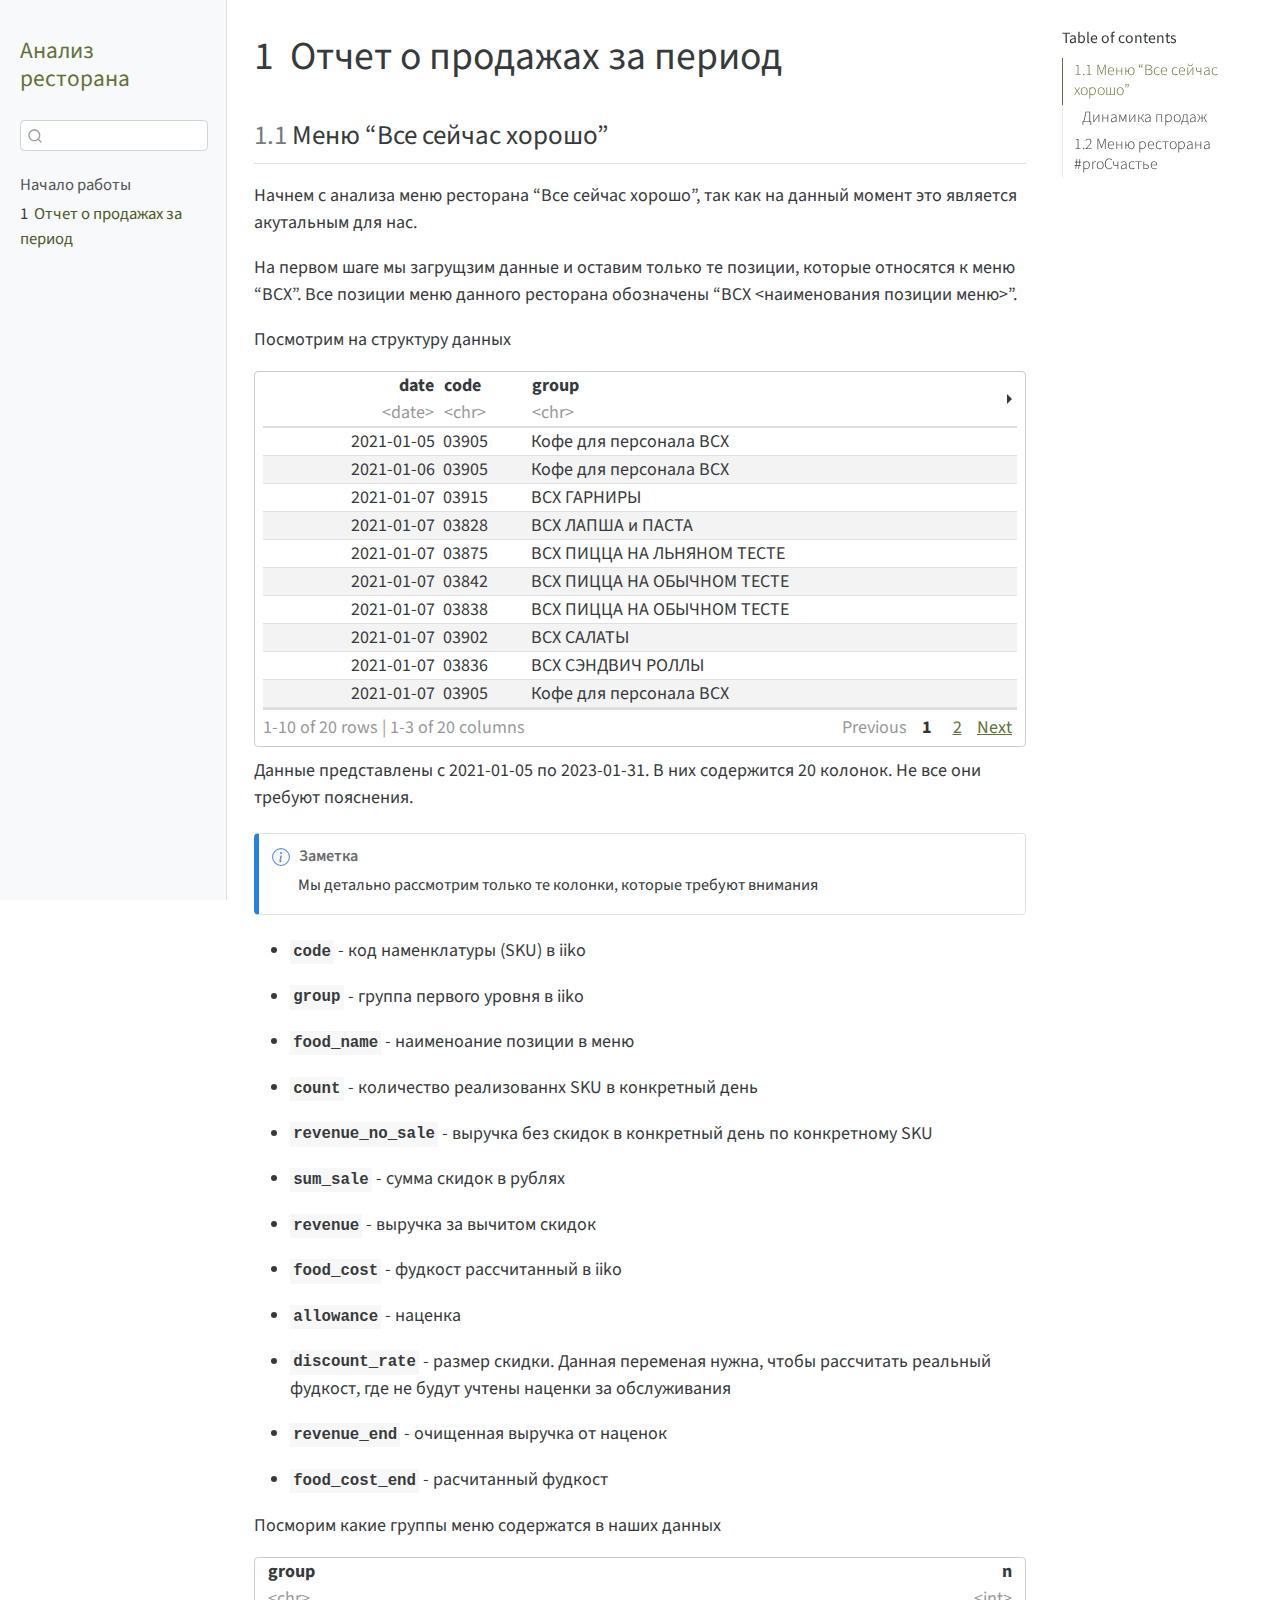
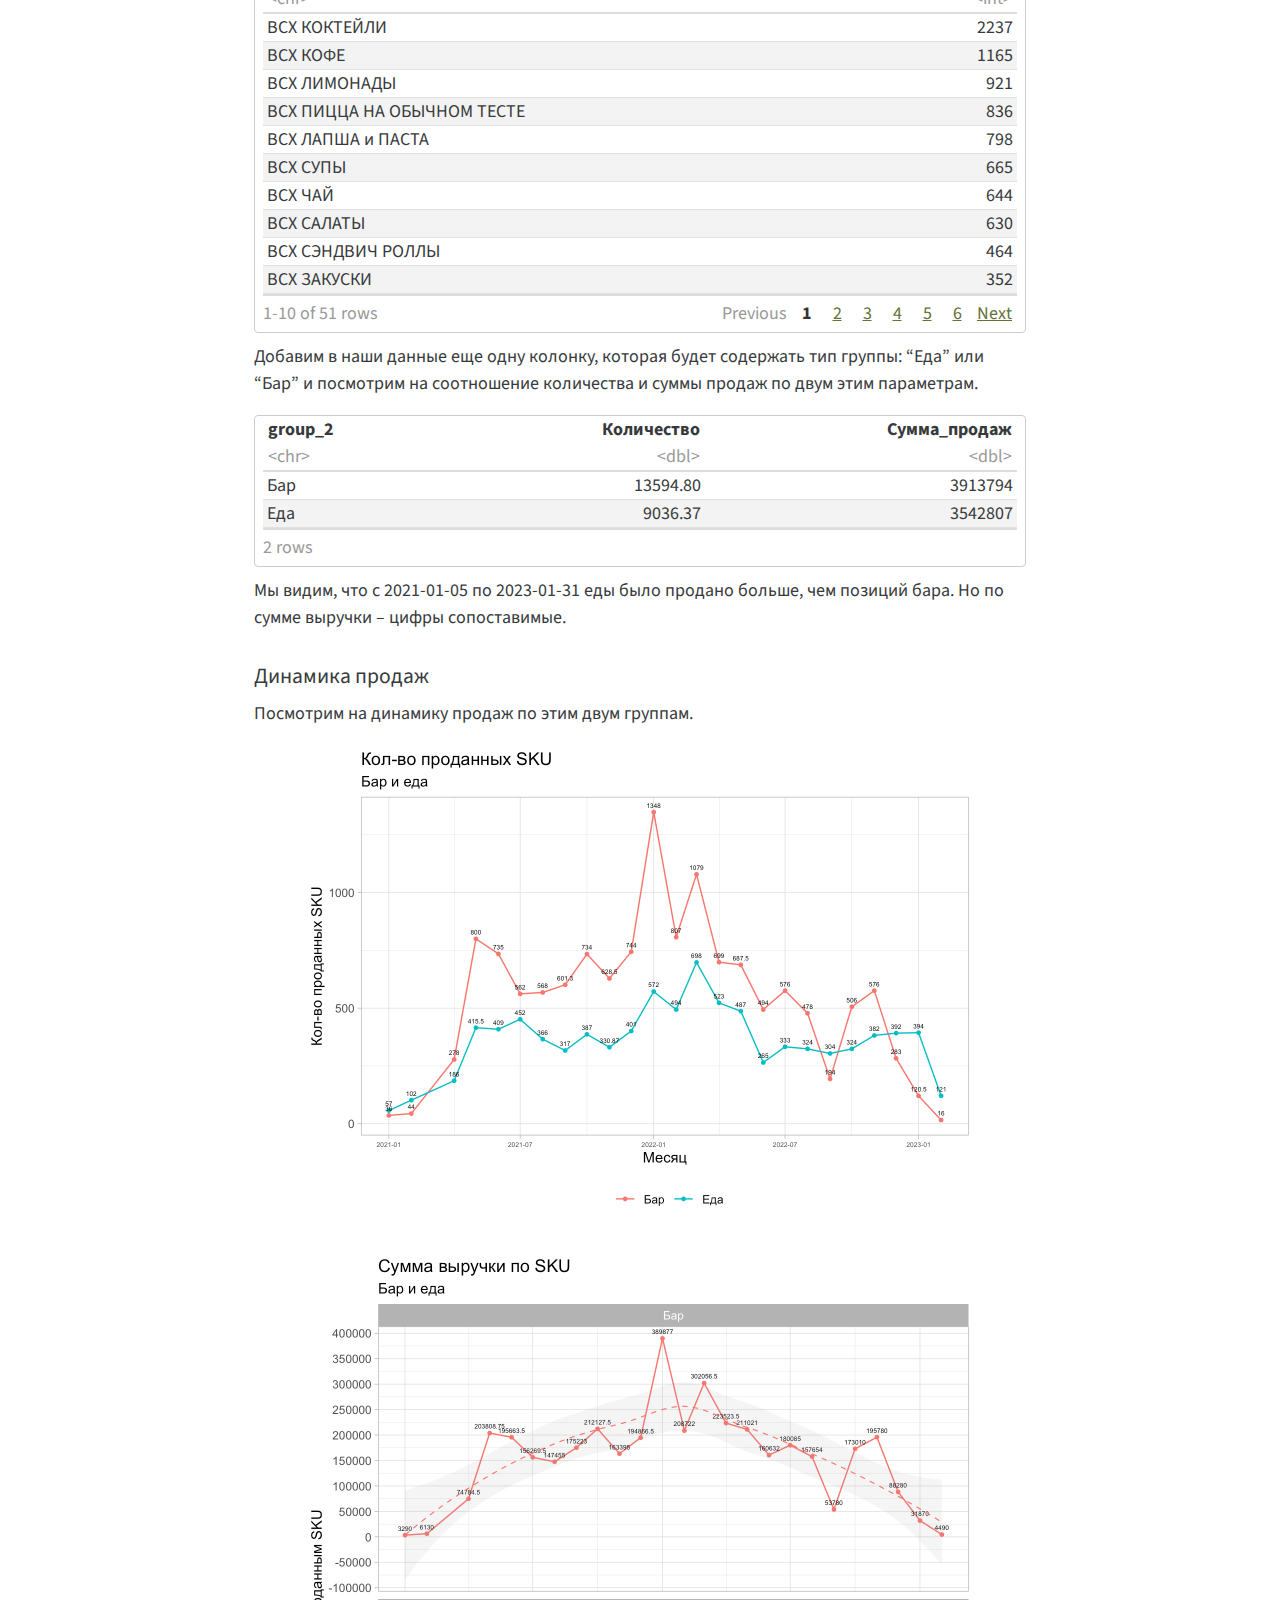
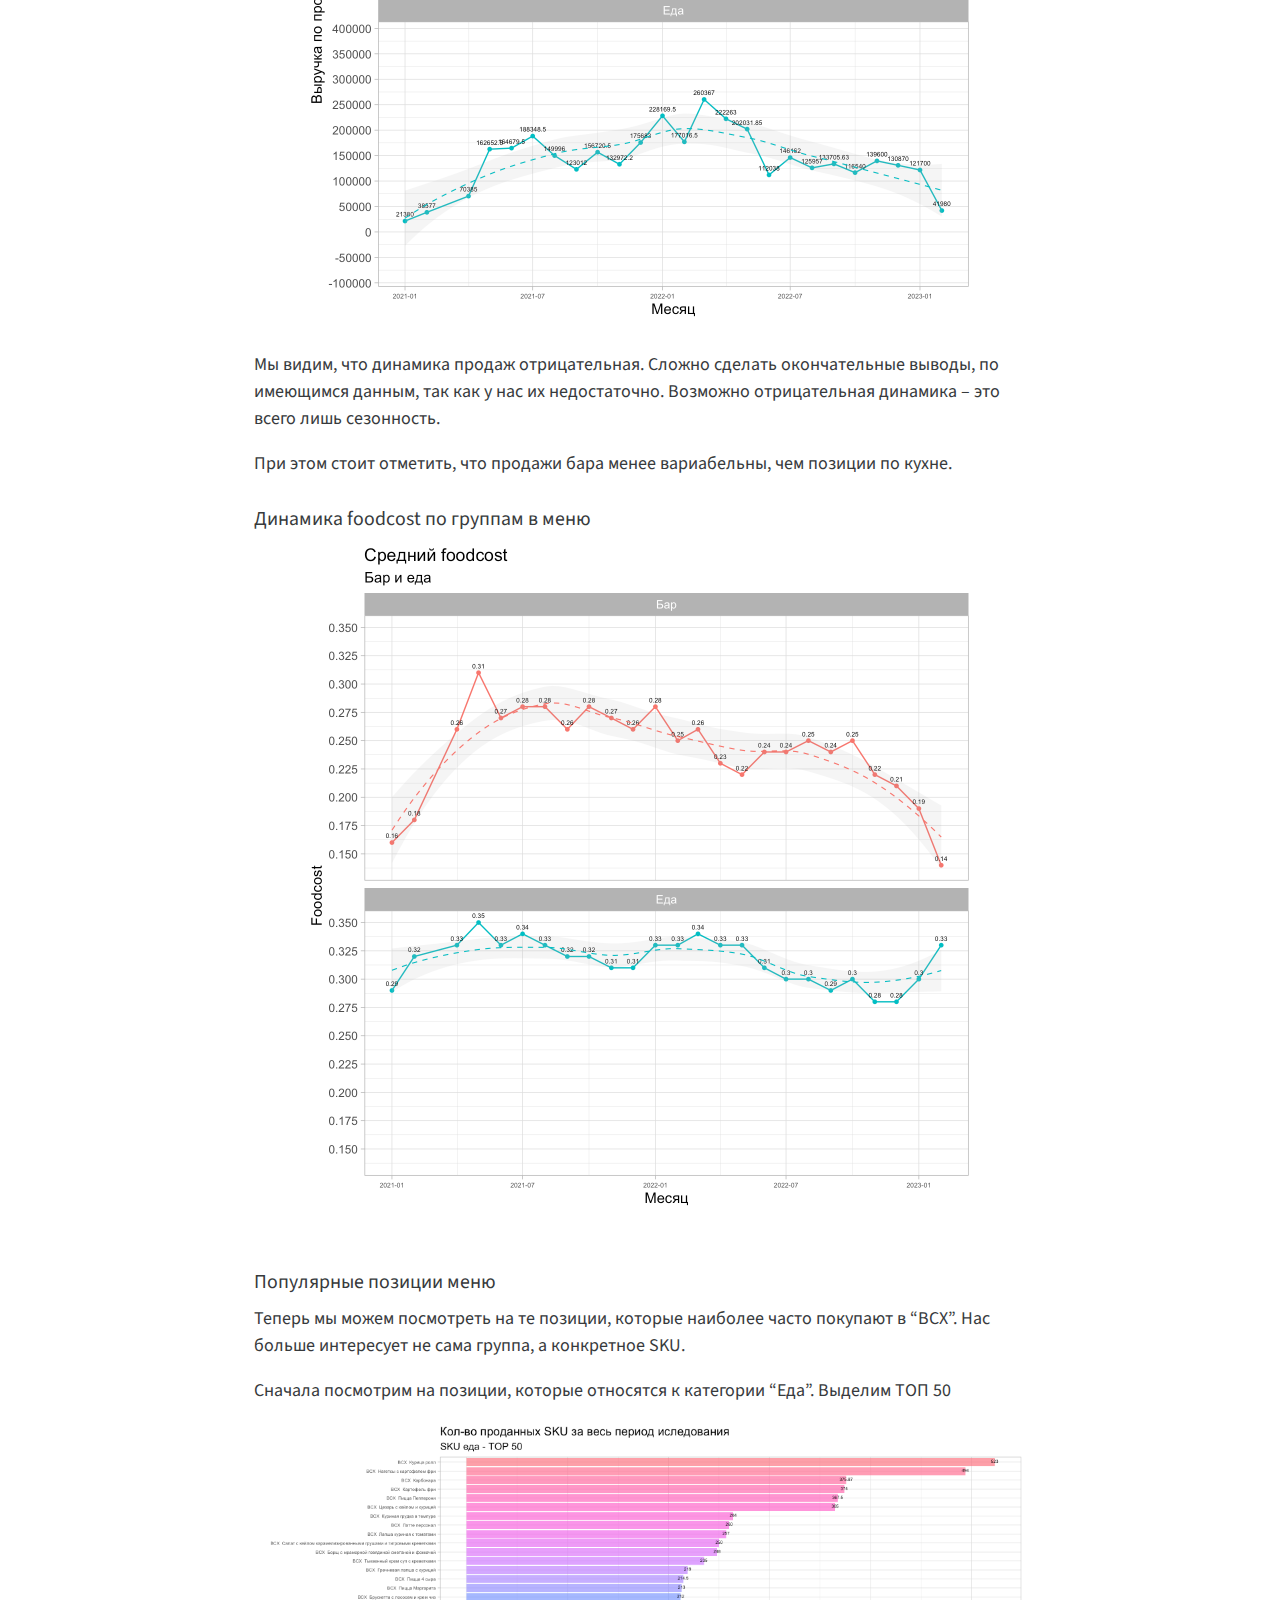
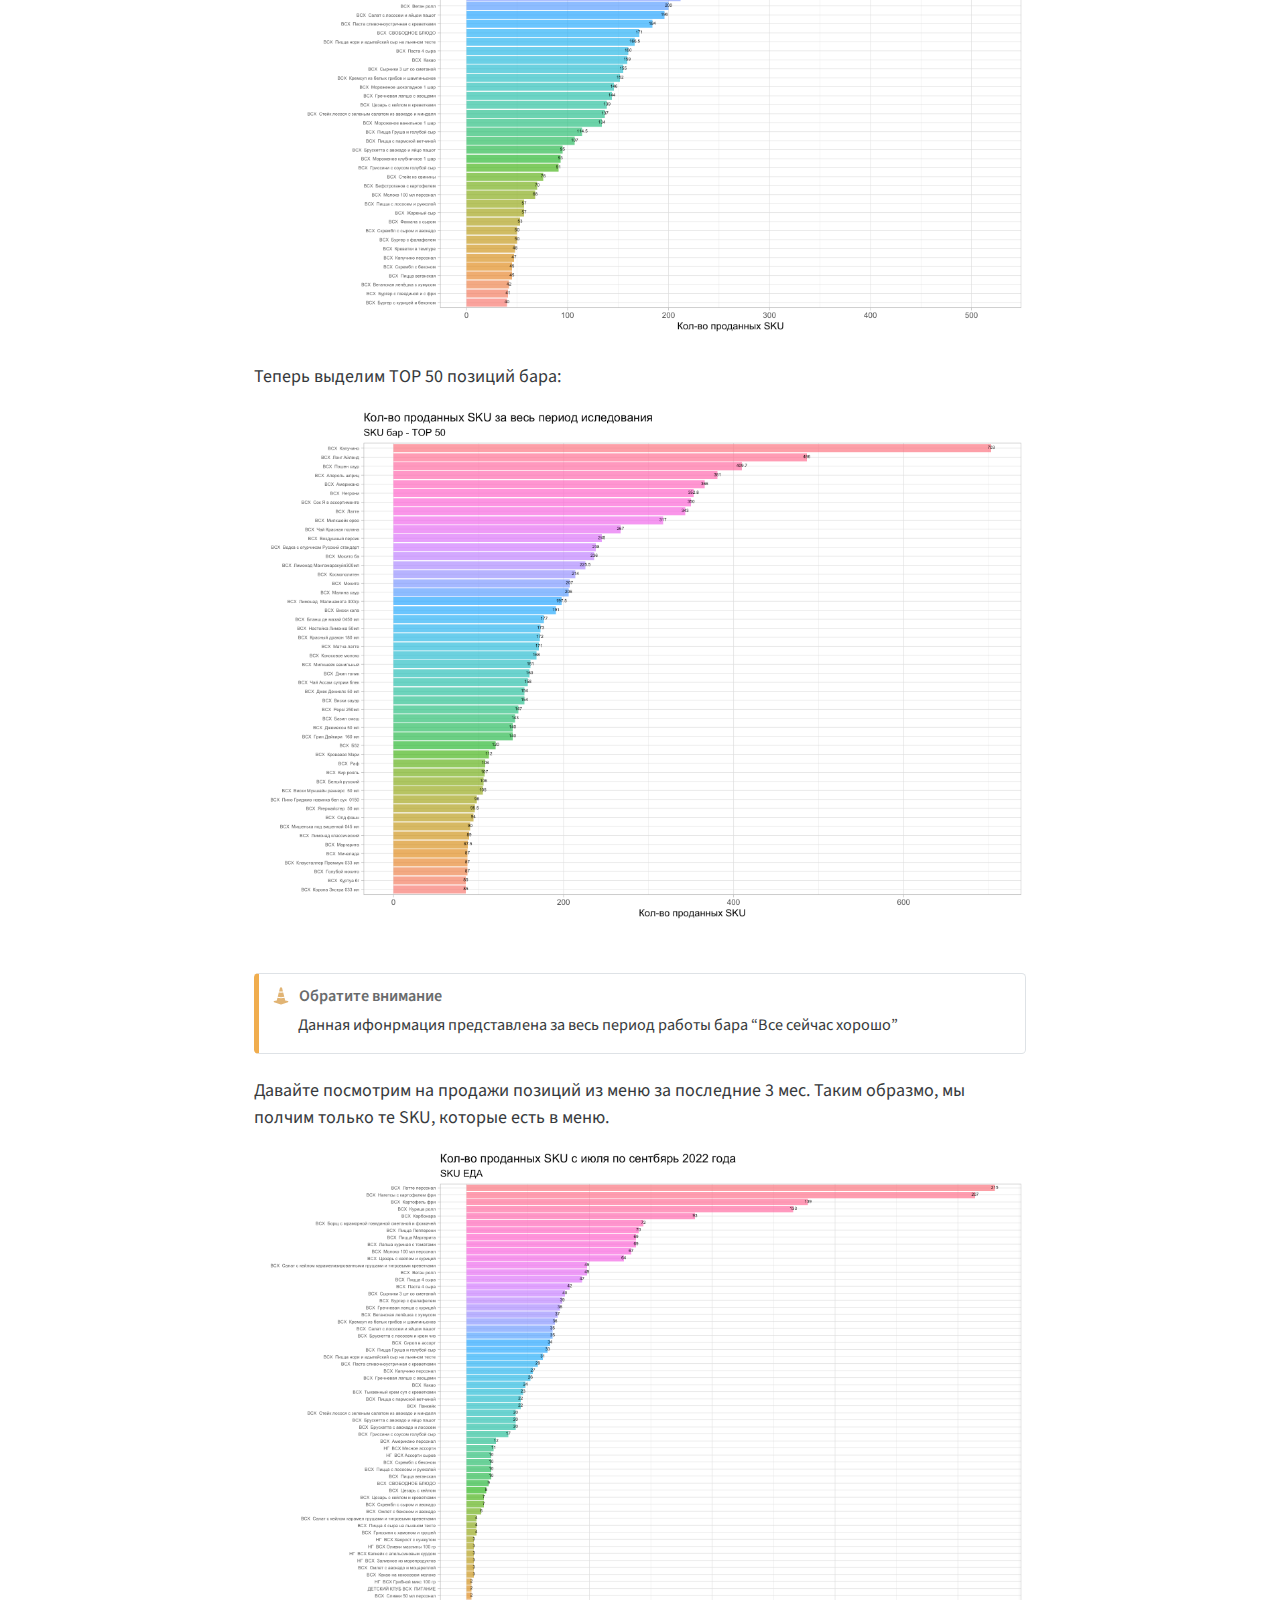
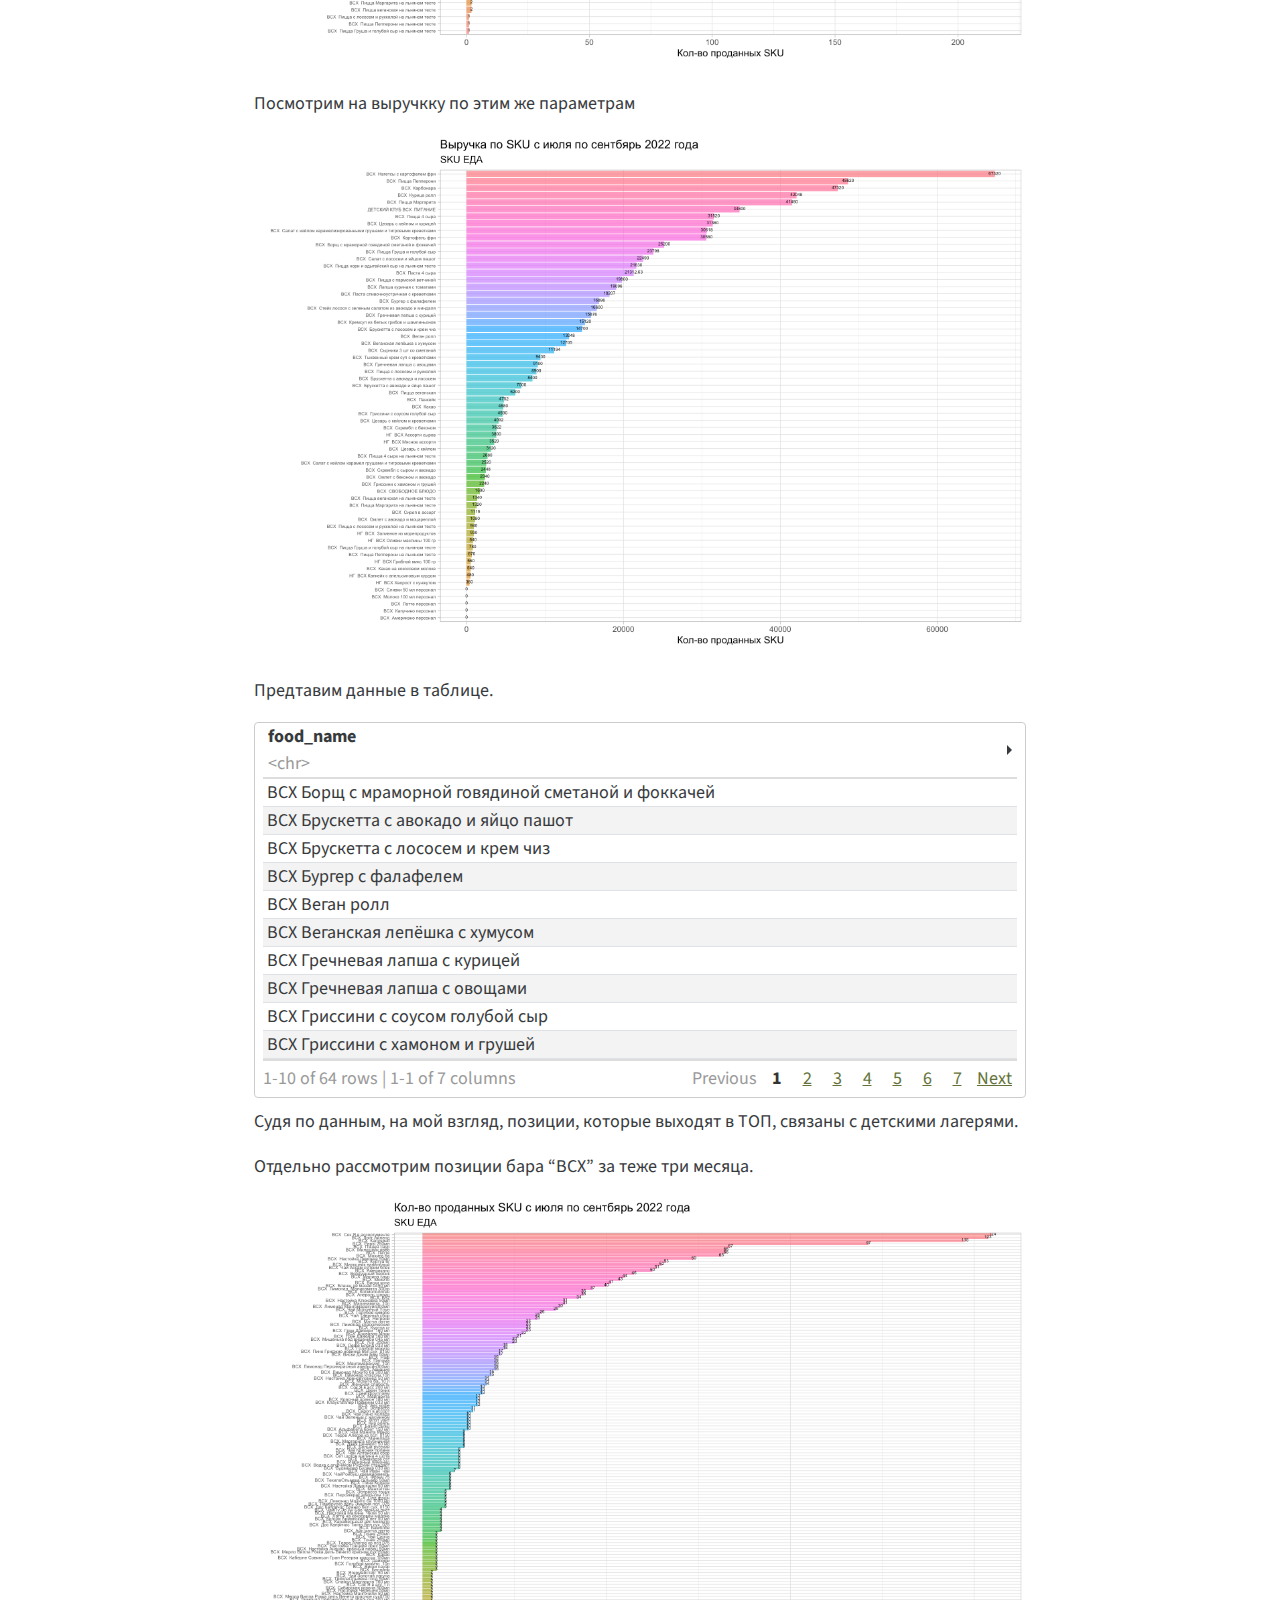
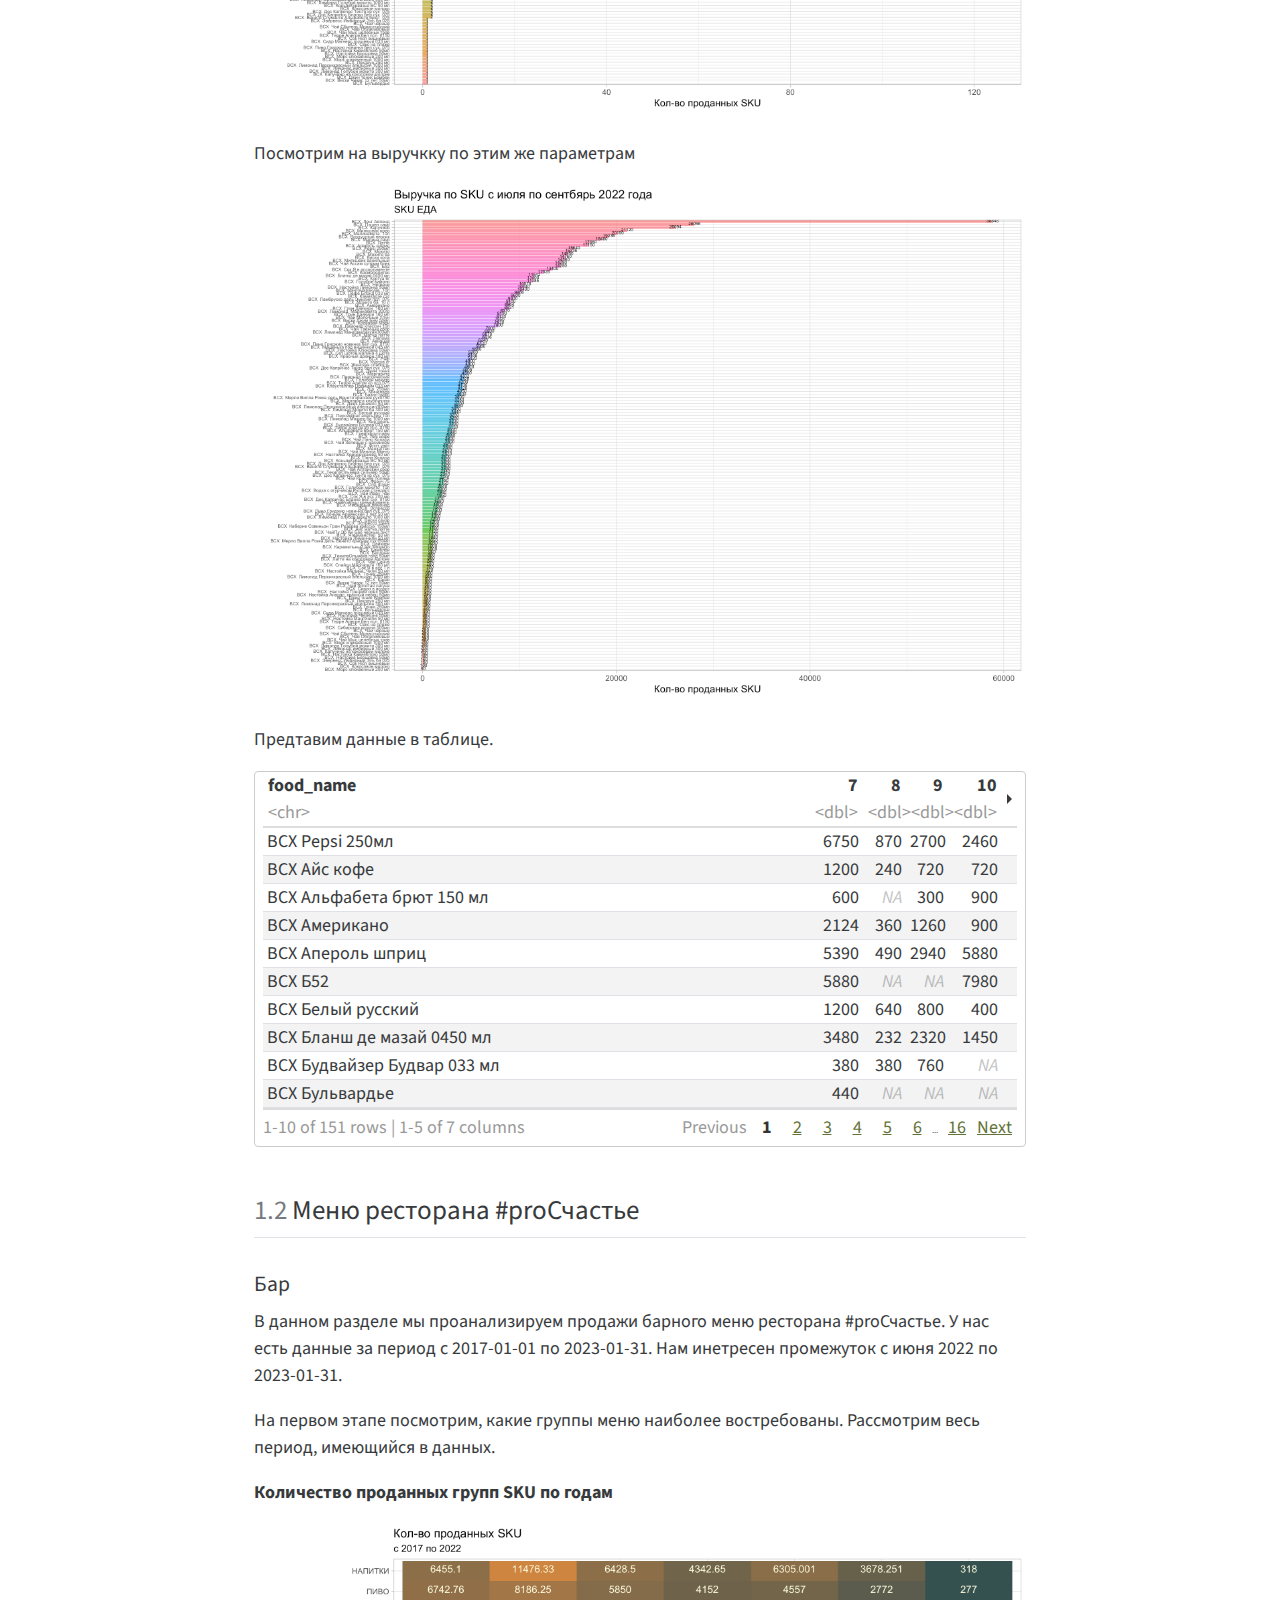
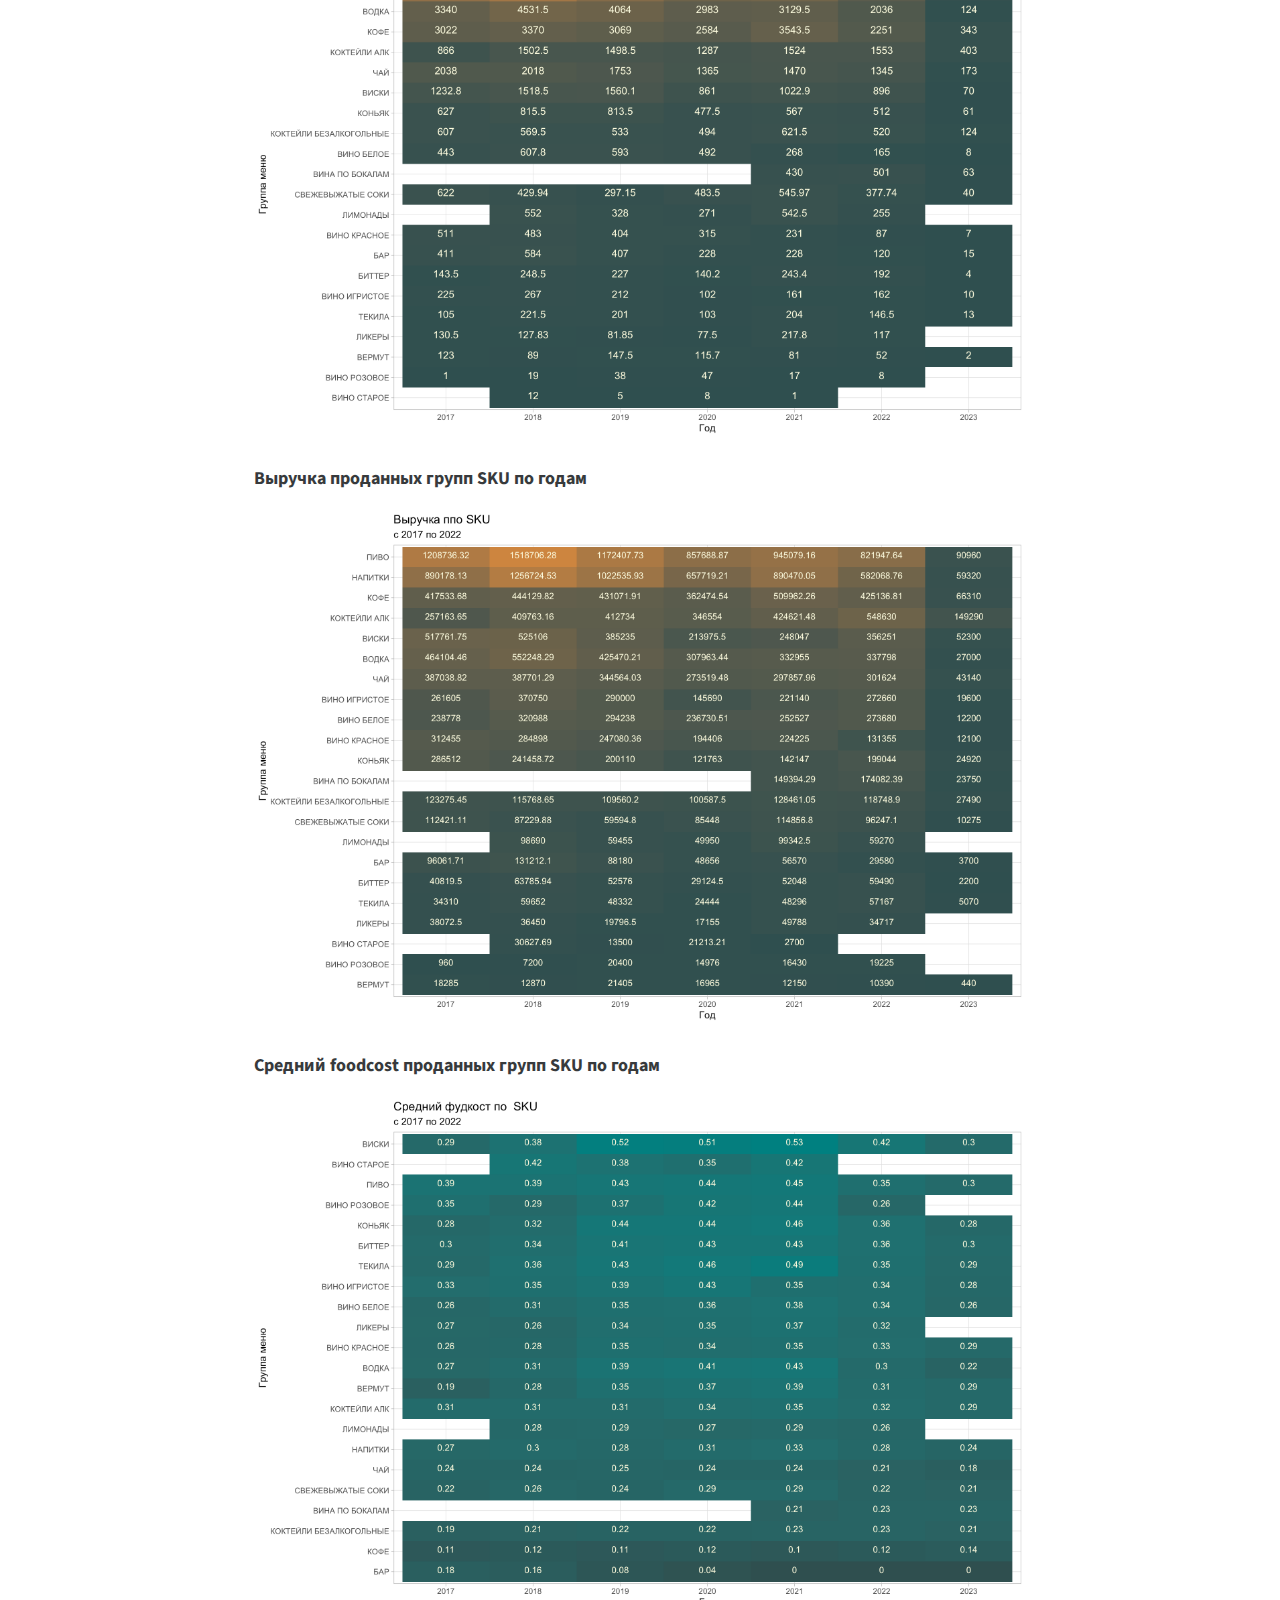
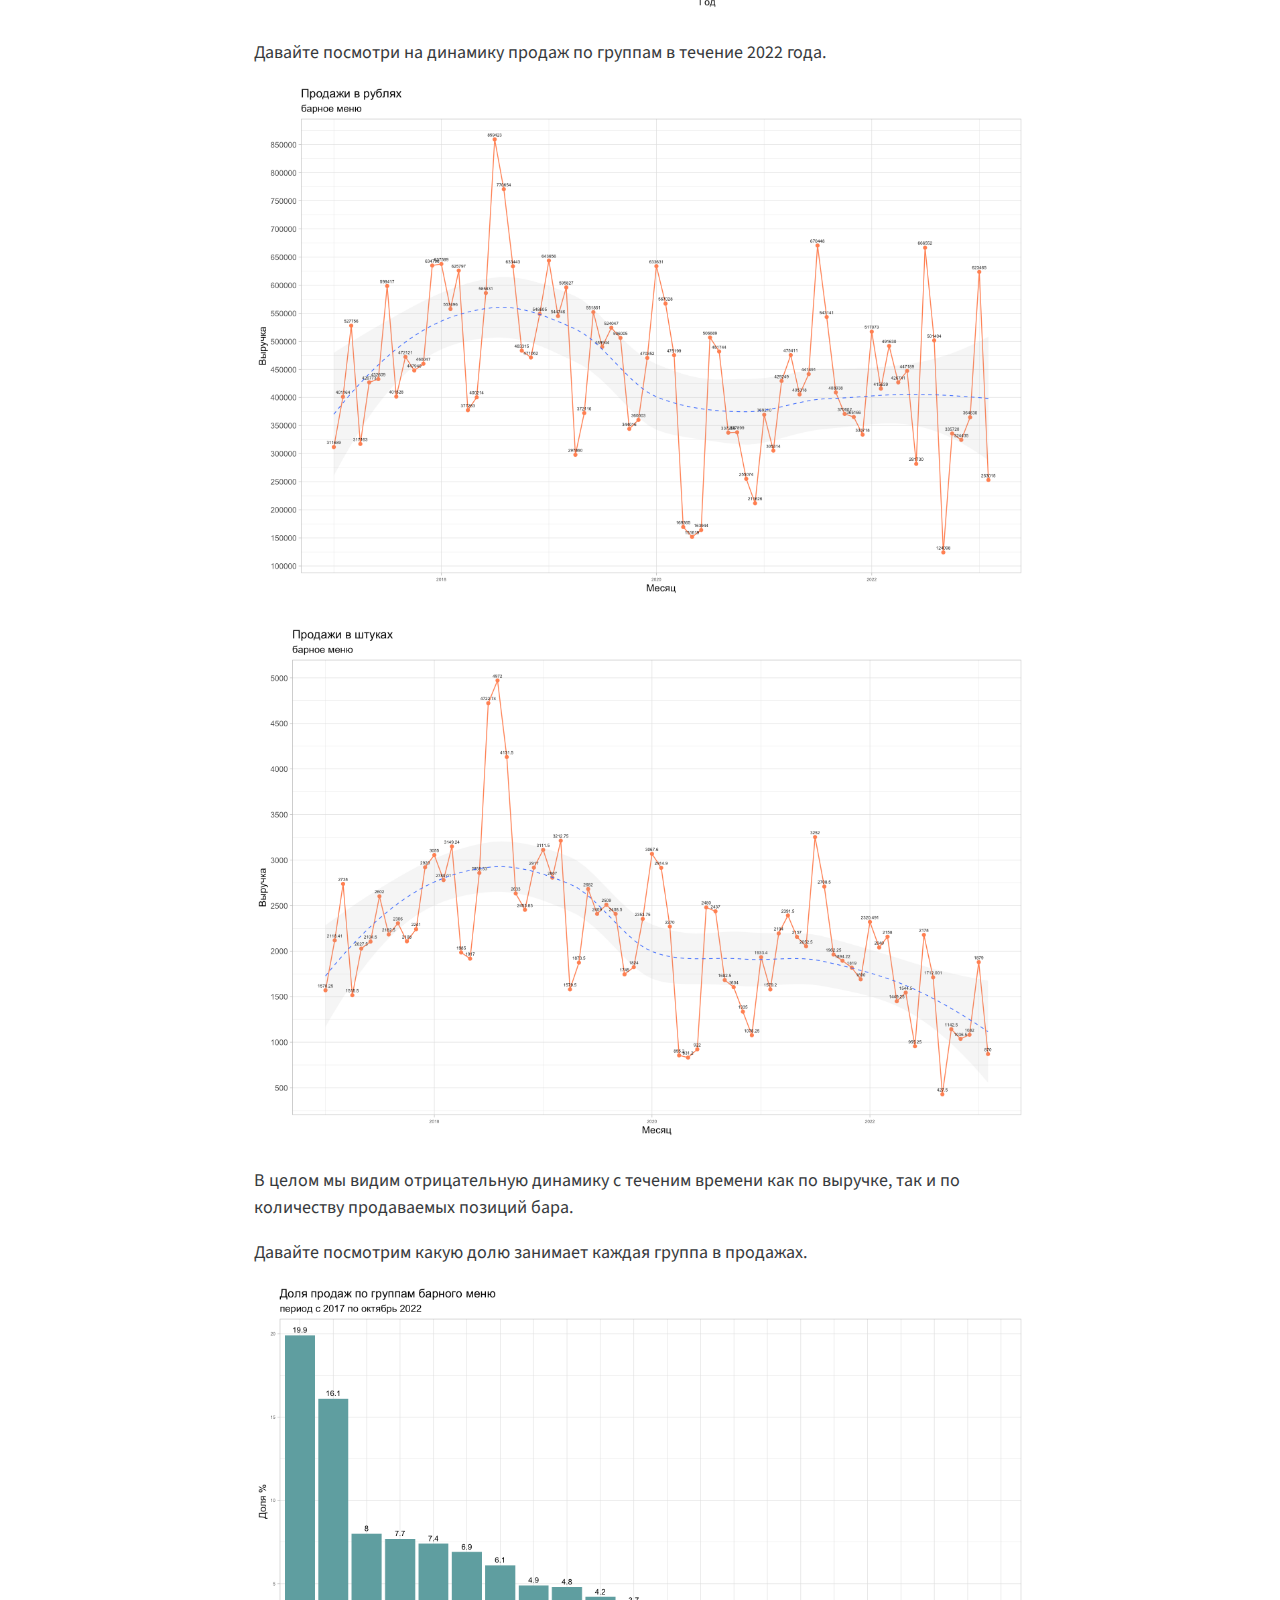
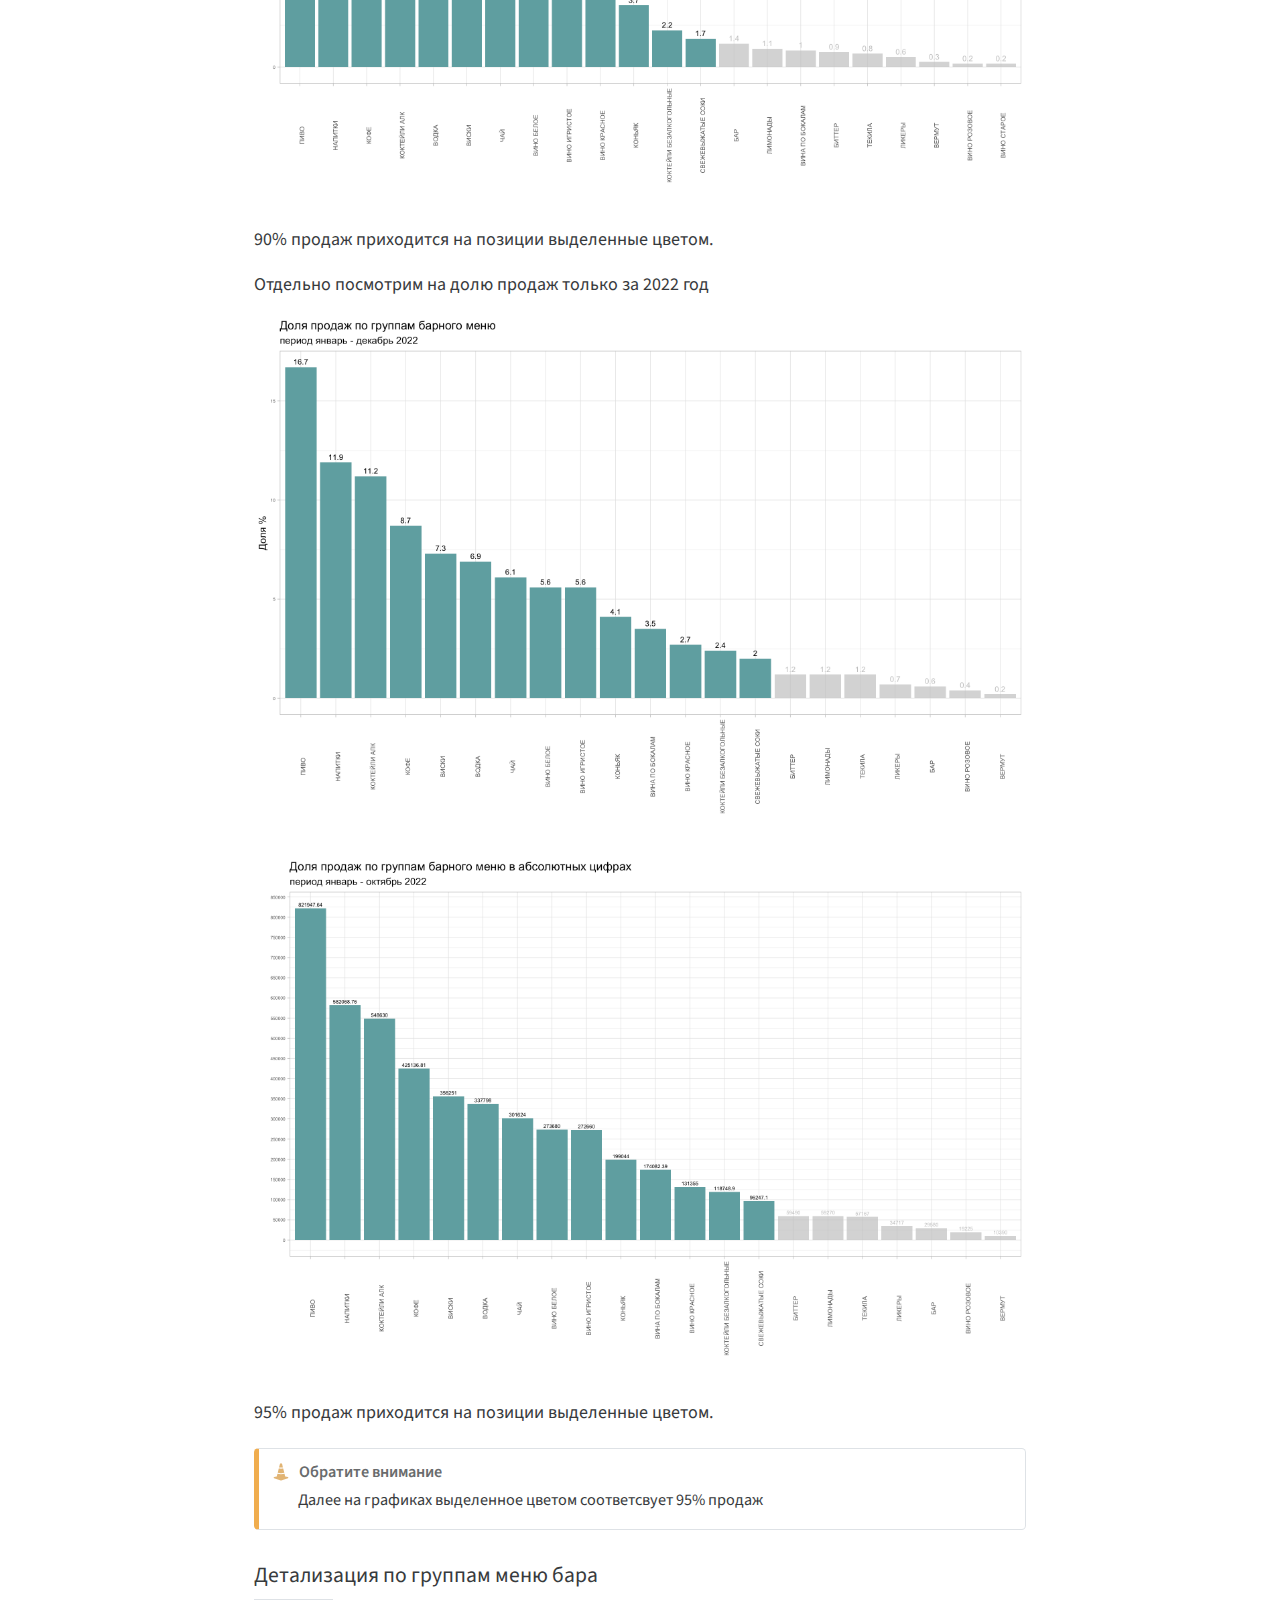
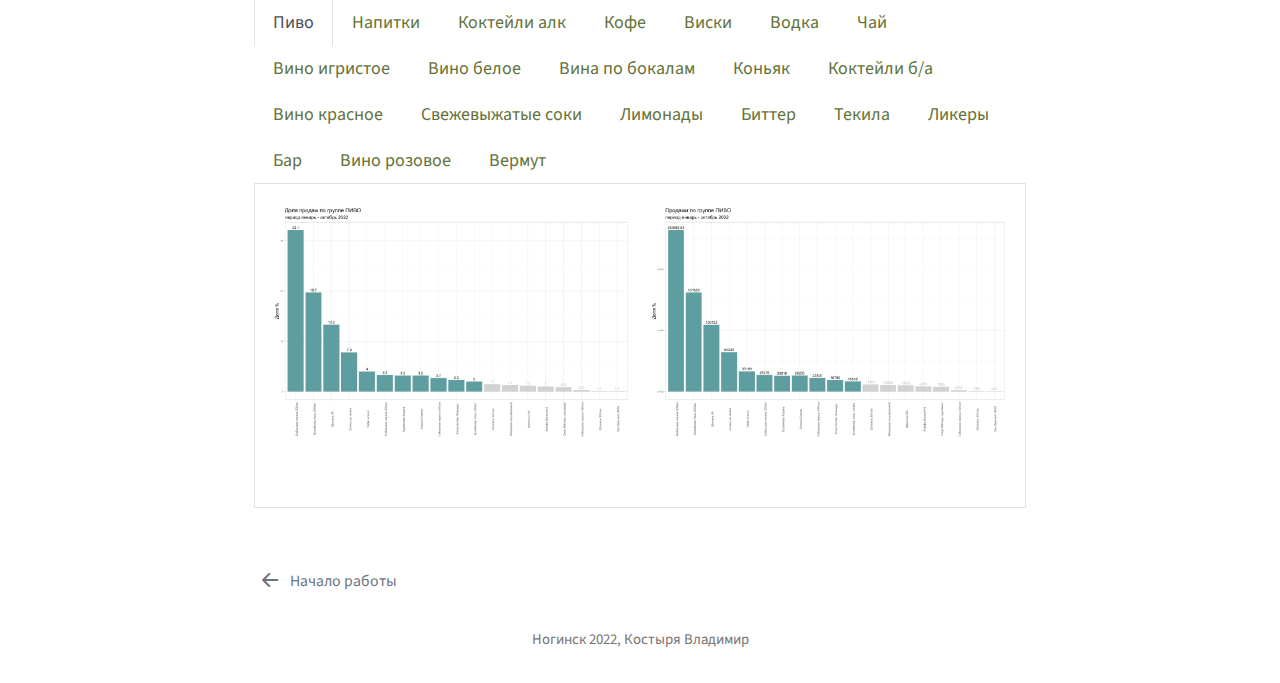
==== commit cea2d955: "14/02/2023" ====
--- a/docs/intro.html
+++ b/docs/intro.html
@@ -66,7 +66,7 @@
 
 </head>
 
-<body class="nav-sidebar floating">
+<body class="nav-sidebar docked">
 
 <div id="quarto-search-results"></div>
   <header id="quarto-header" class="headroom fixed-top">
@@ -82,7 +82,7 @@
 <!-- content -->
 <div id="quarto-content" class="quarto-container page-columns page-rows-contents page-layout-article">
 <!-- sidebar -->
-  <nav id="quarto-sidebar" class="sidebar collapse sidebar-navigation floating overflow-auto">
+  <nav id="quarto-sidebar" class="sidebar collapse sidebar-navigation docked overflow-auto">
     <div class="pt-lg-2 mt-2 text-left sidebar-header">
     <div class="sidebar-title mb-0 py-0">
       <a href="./">Анализ ресторана</a> 
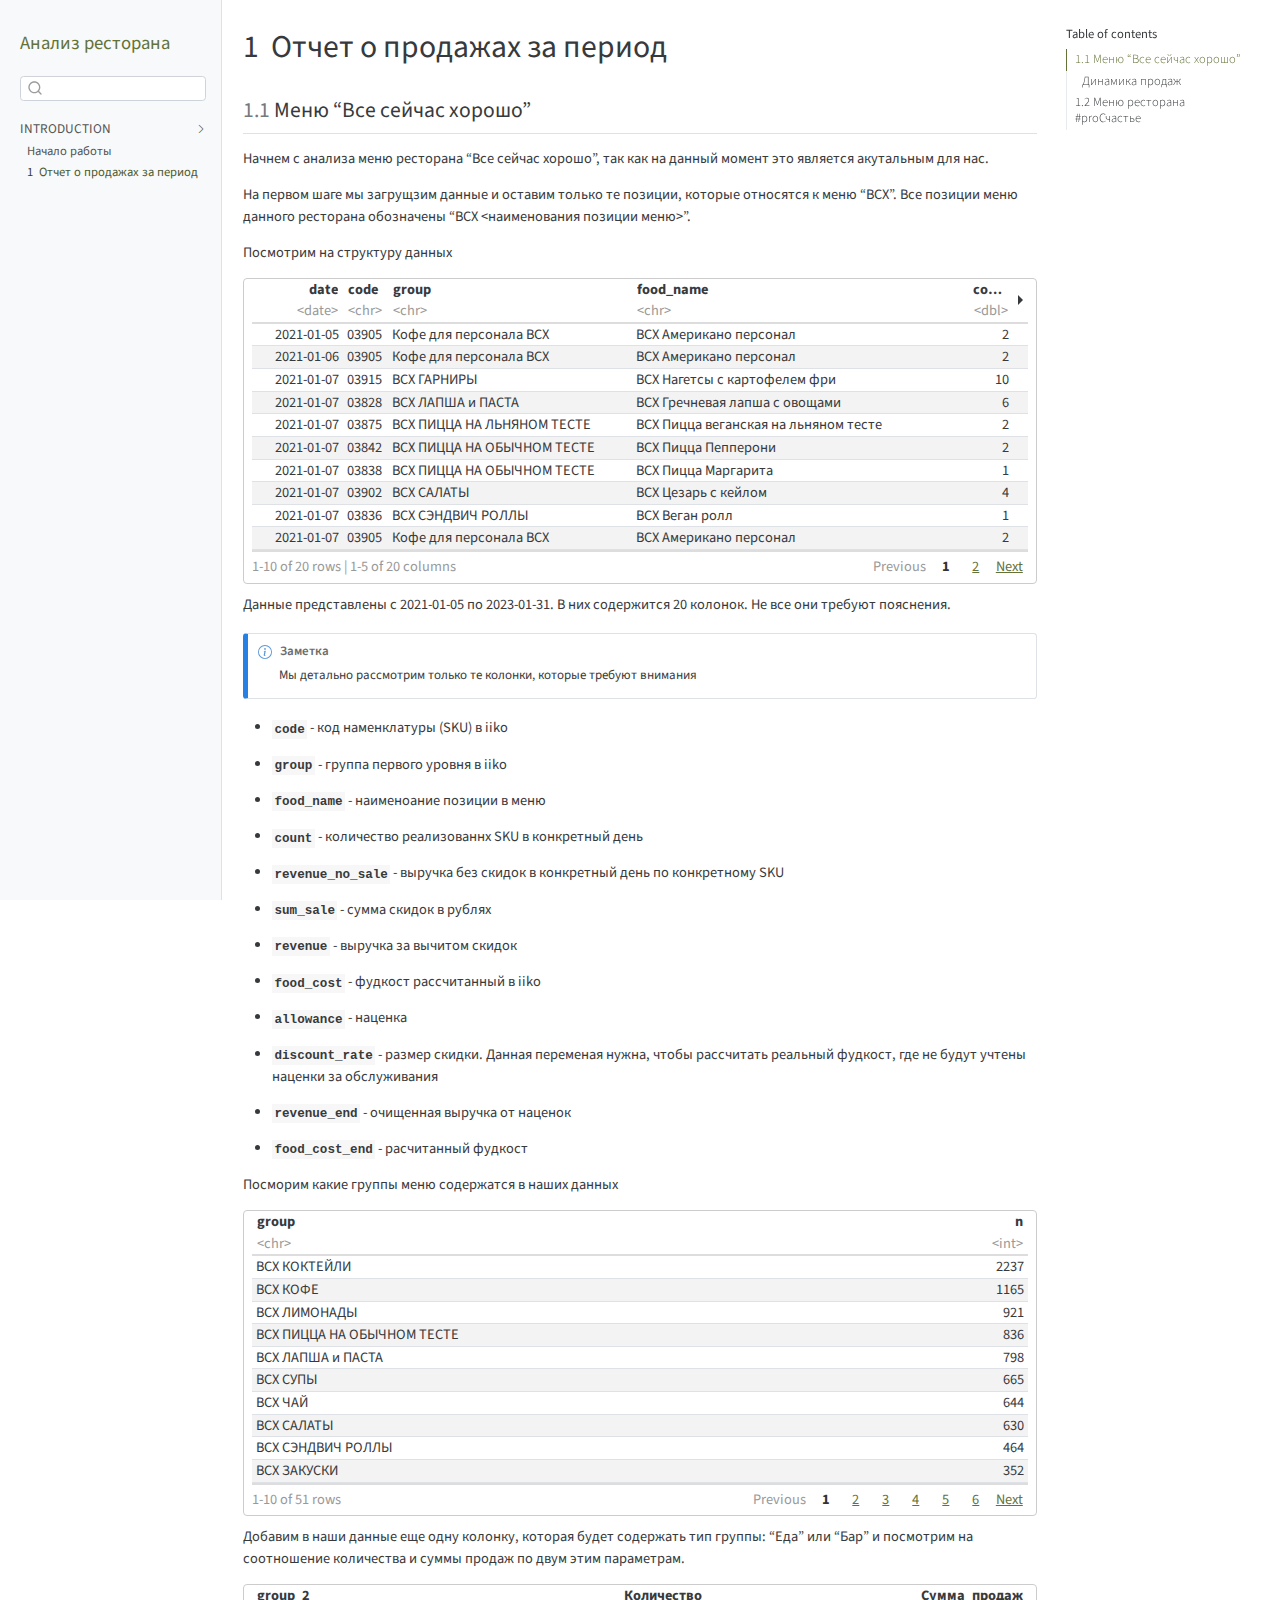
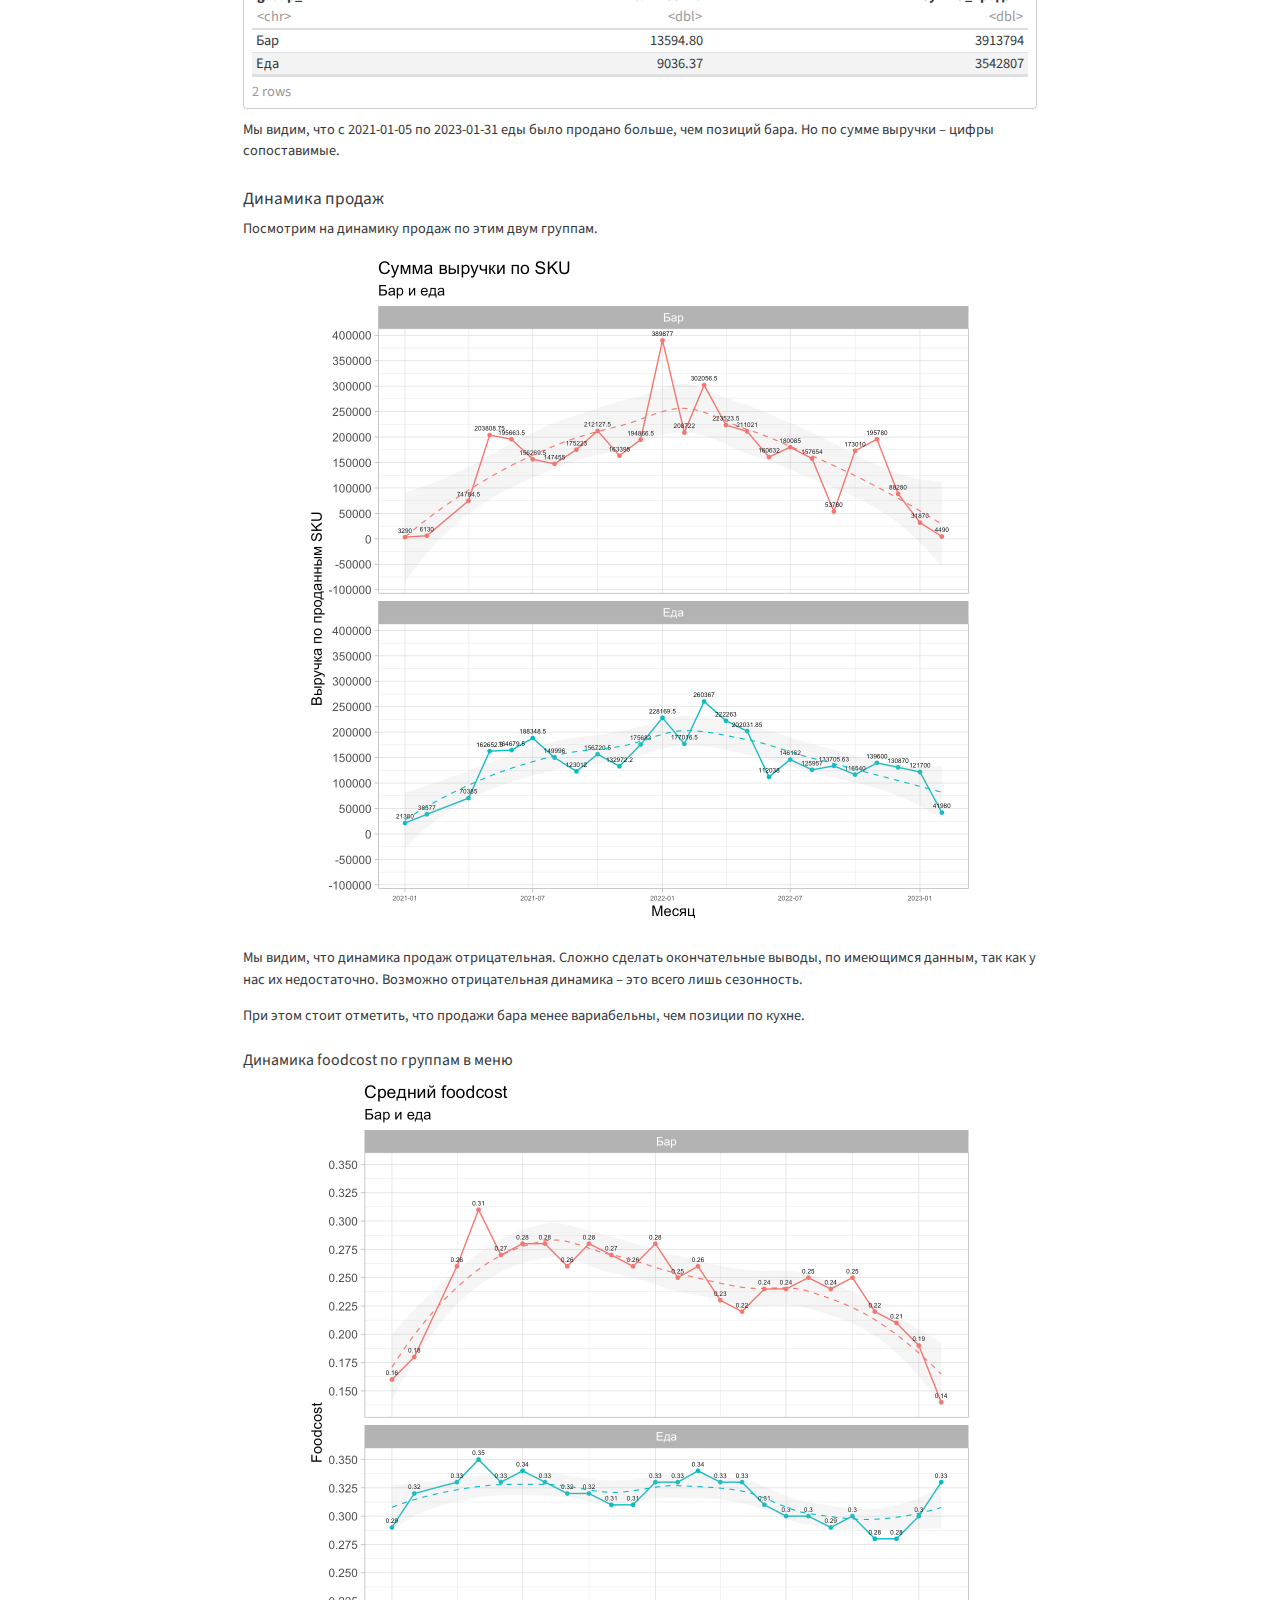
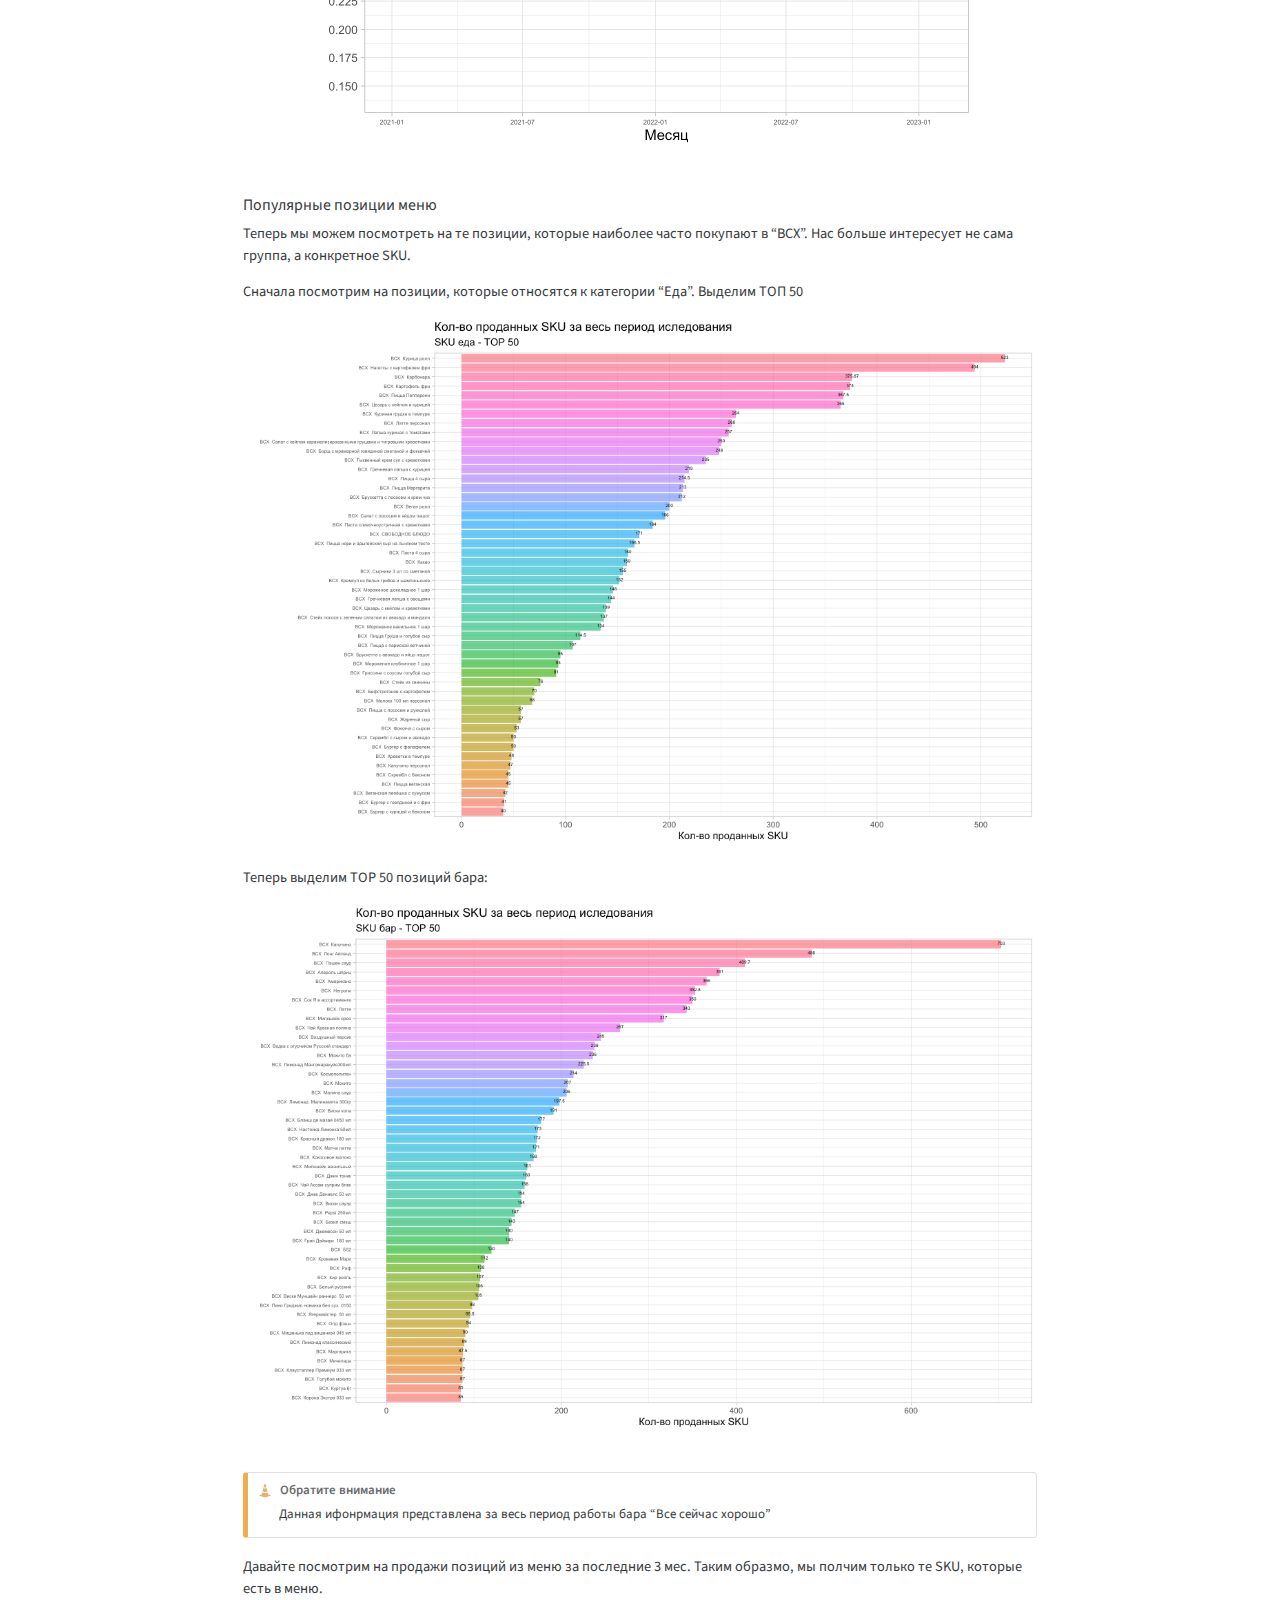
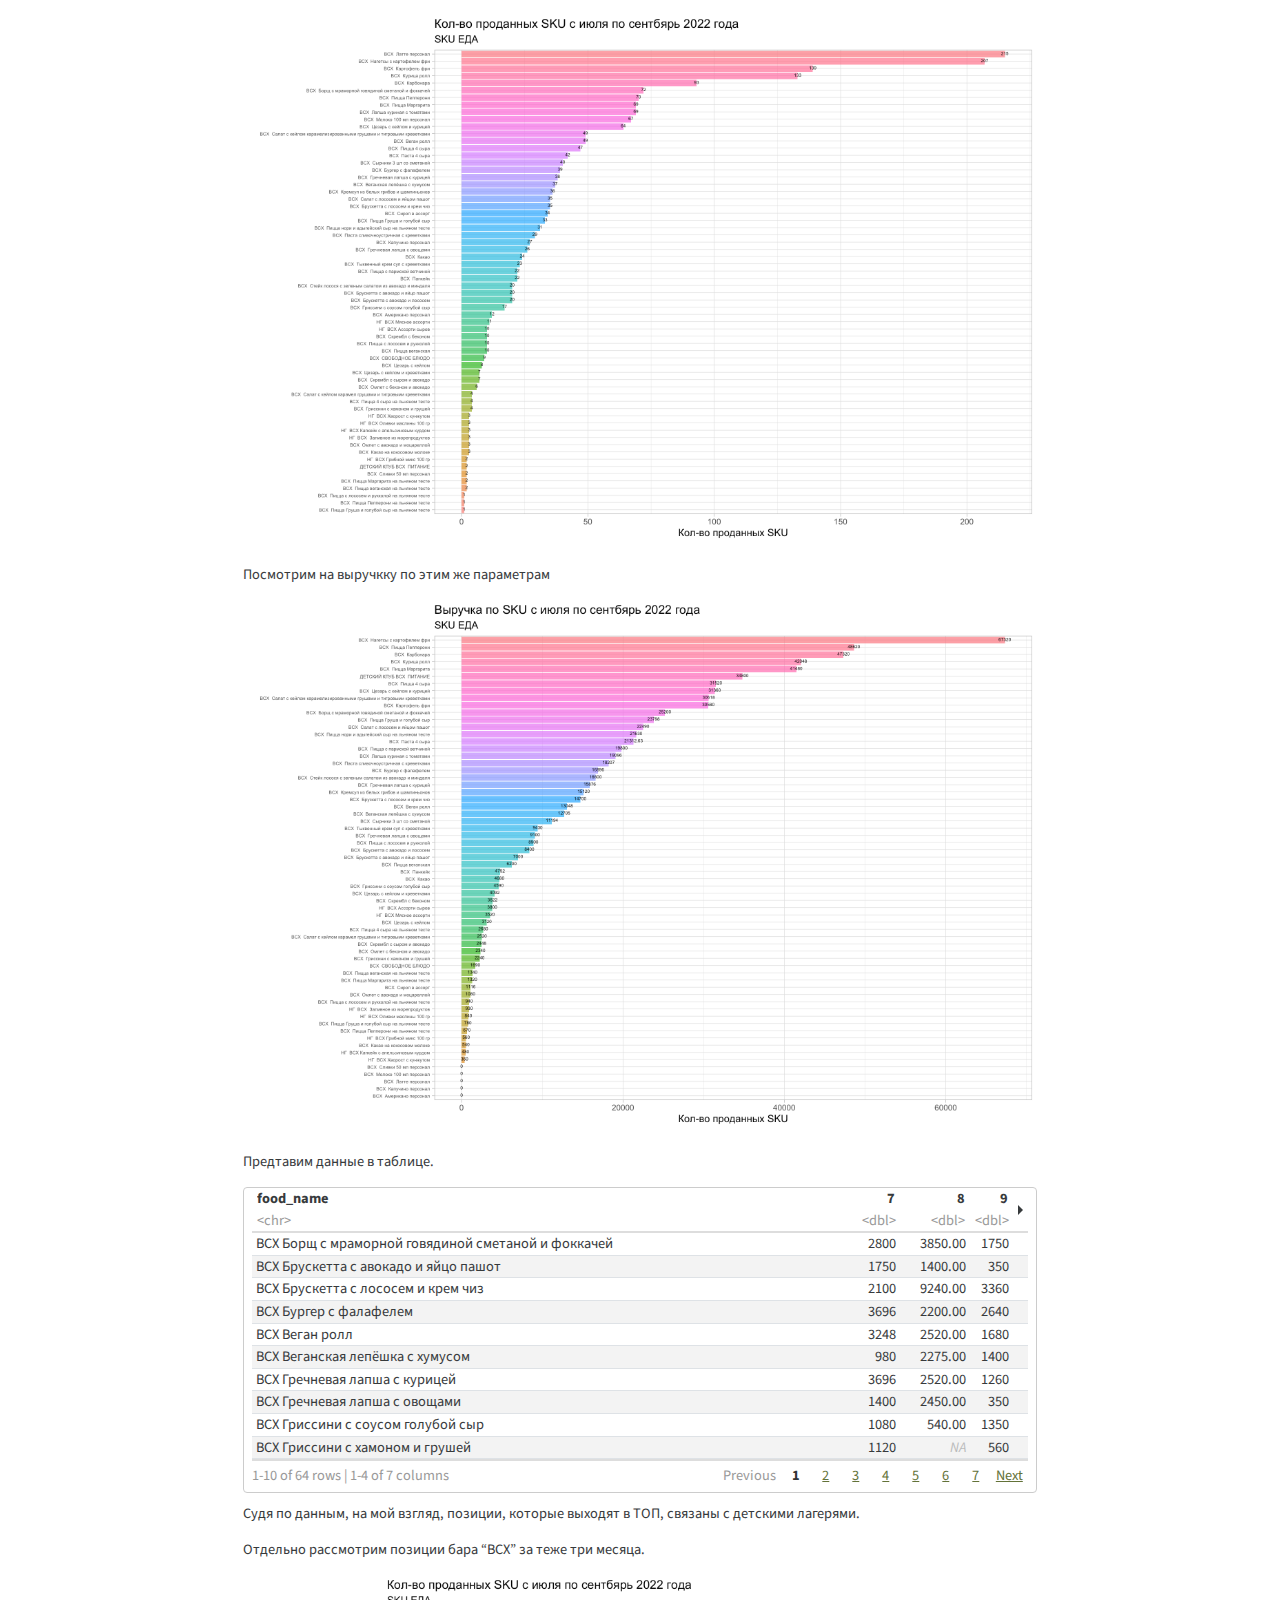
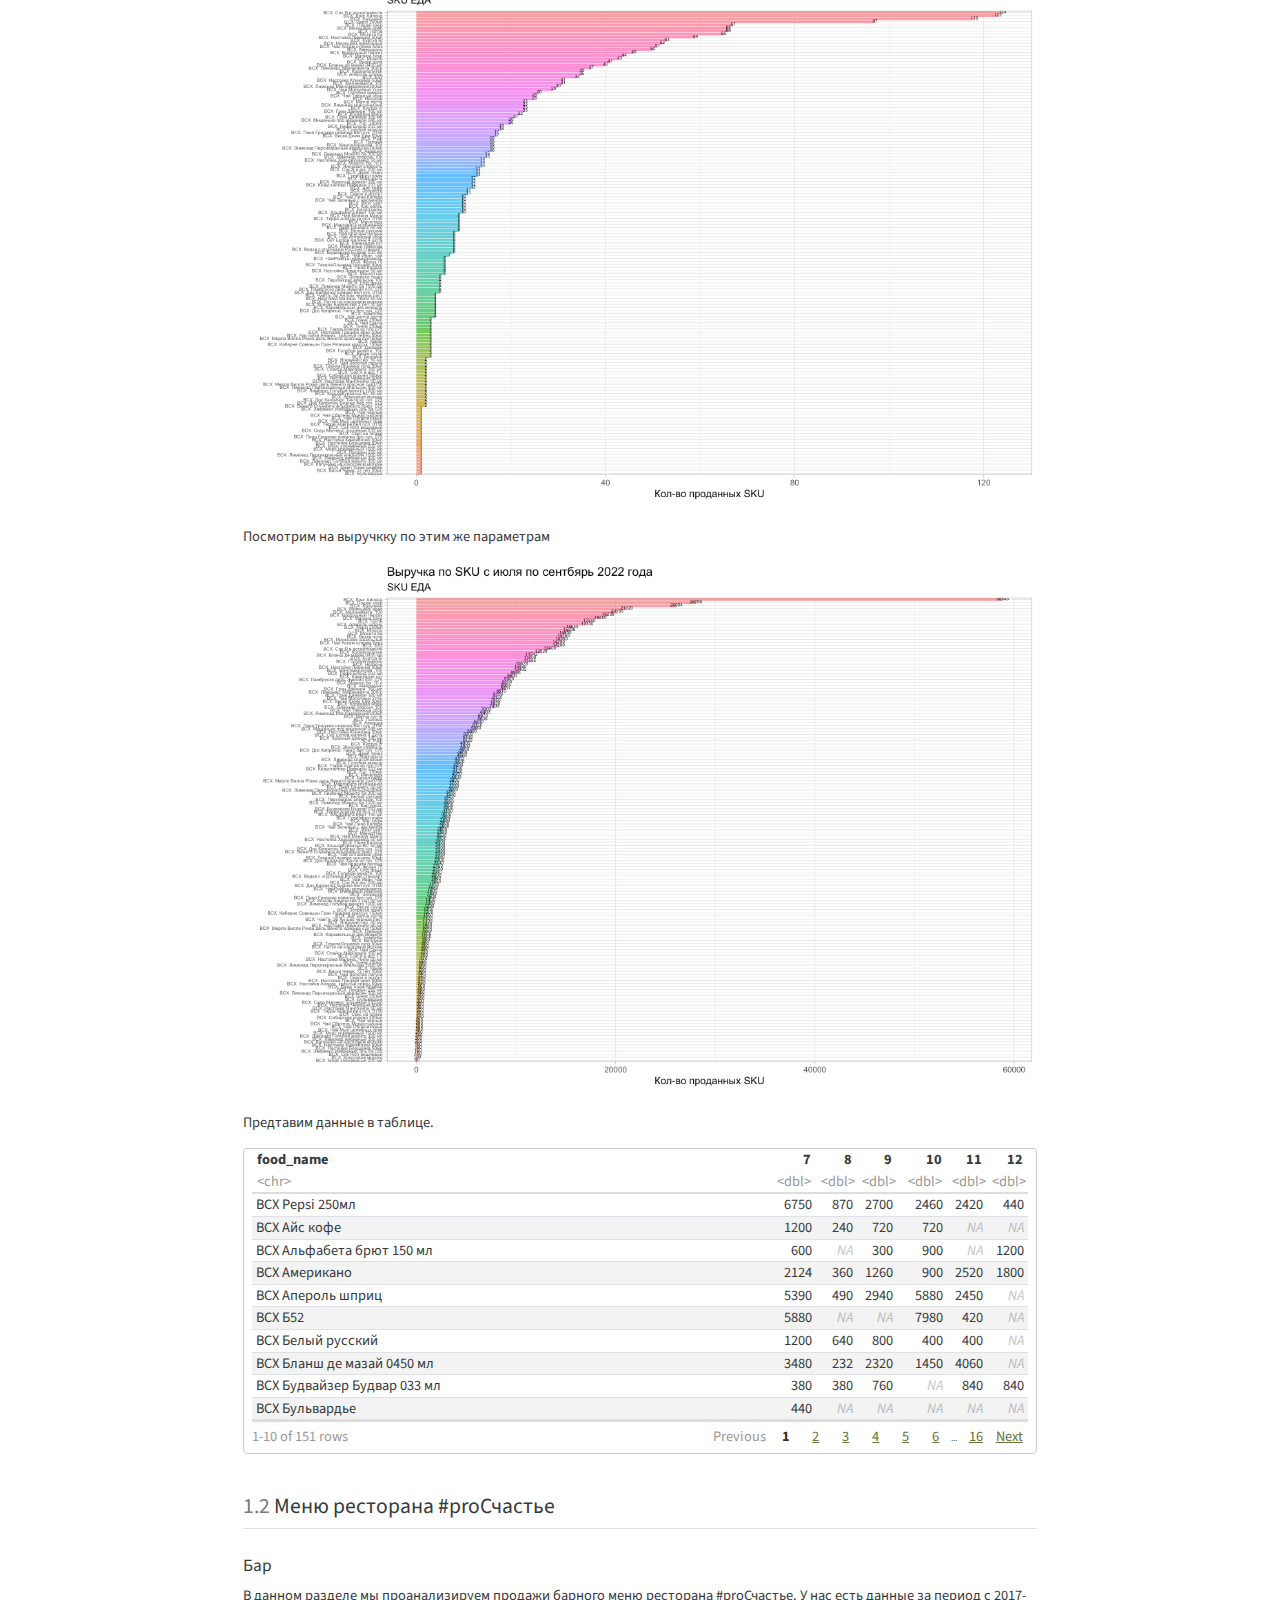
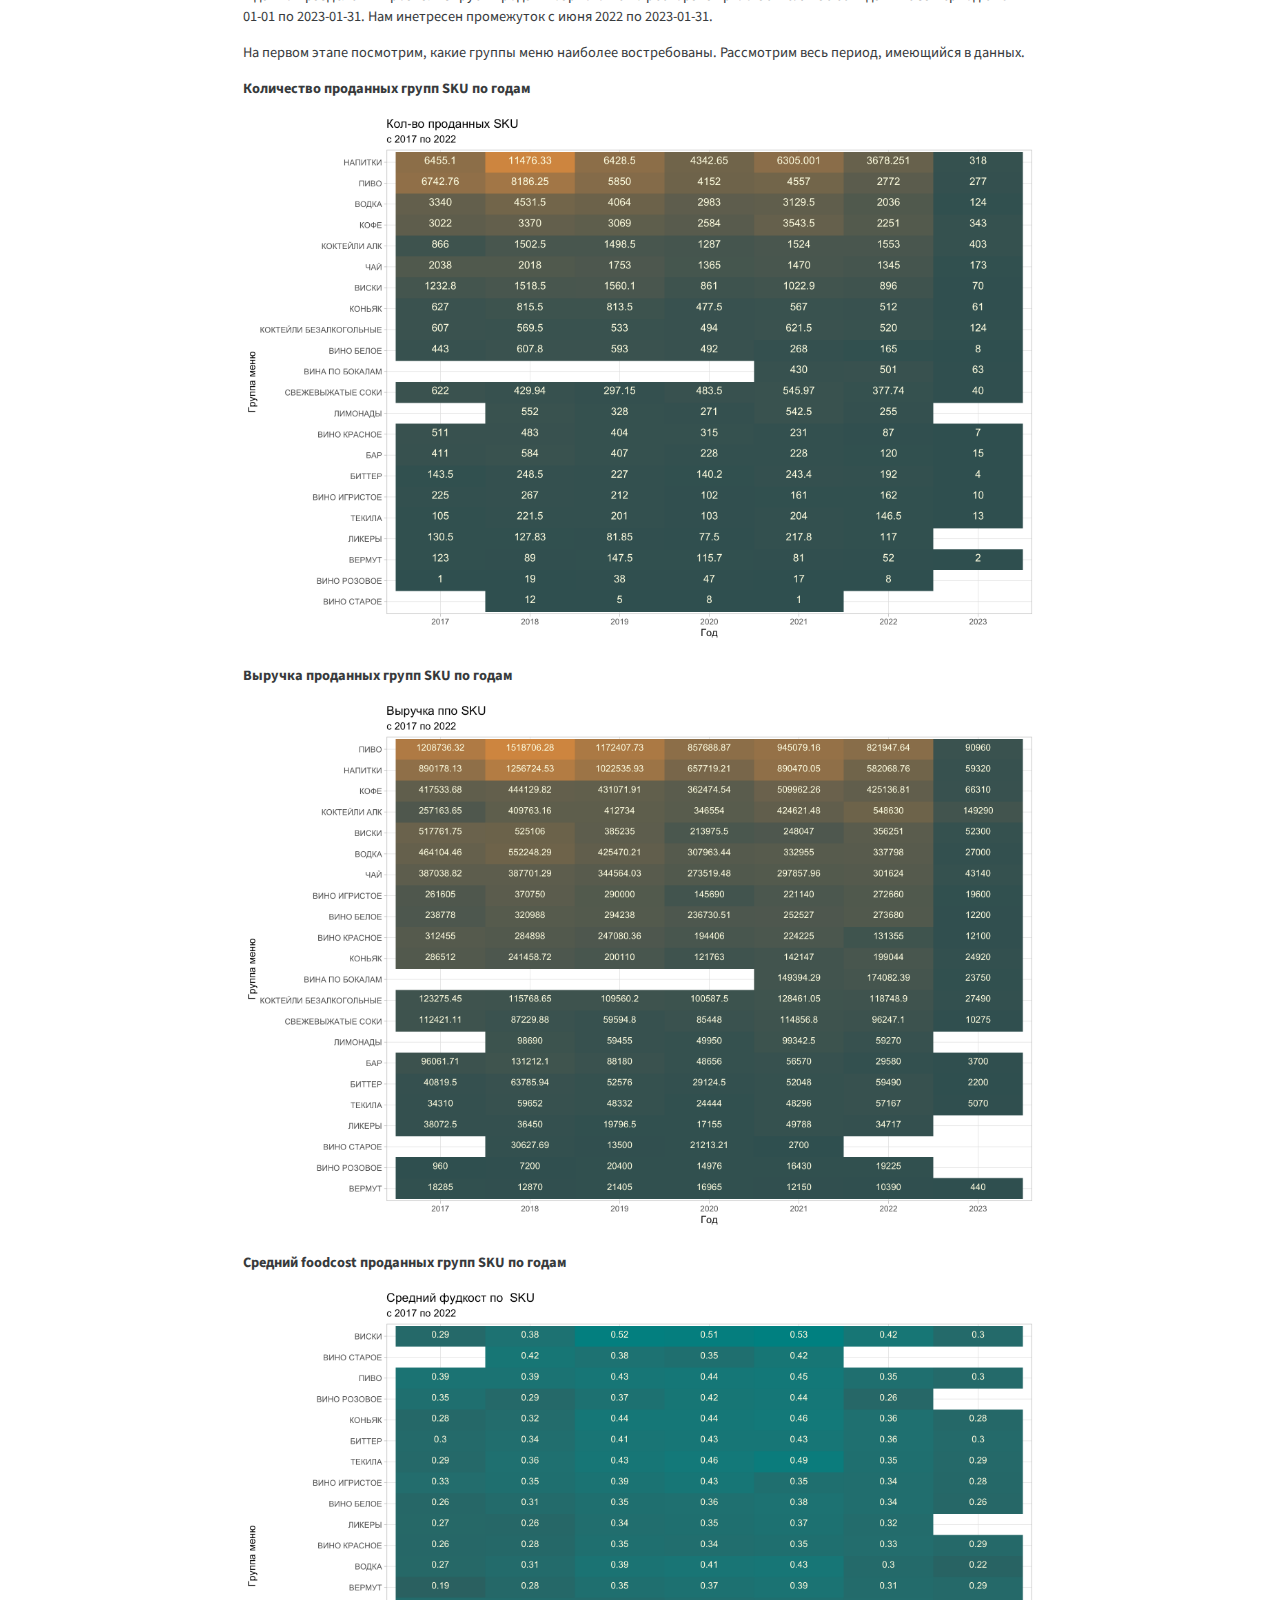
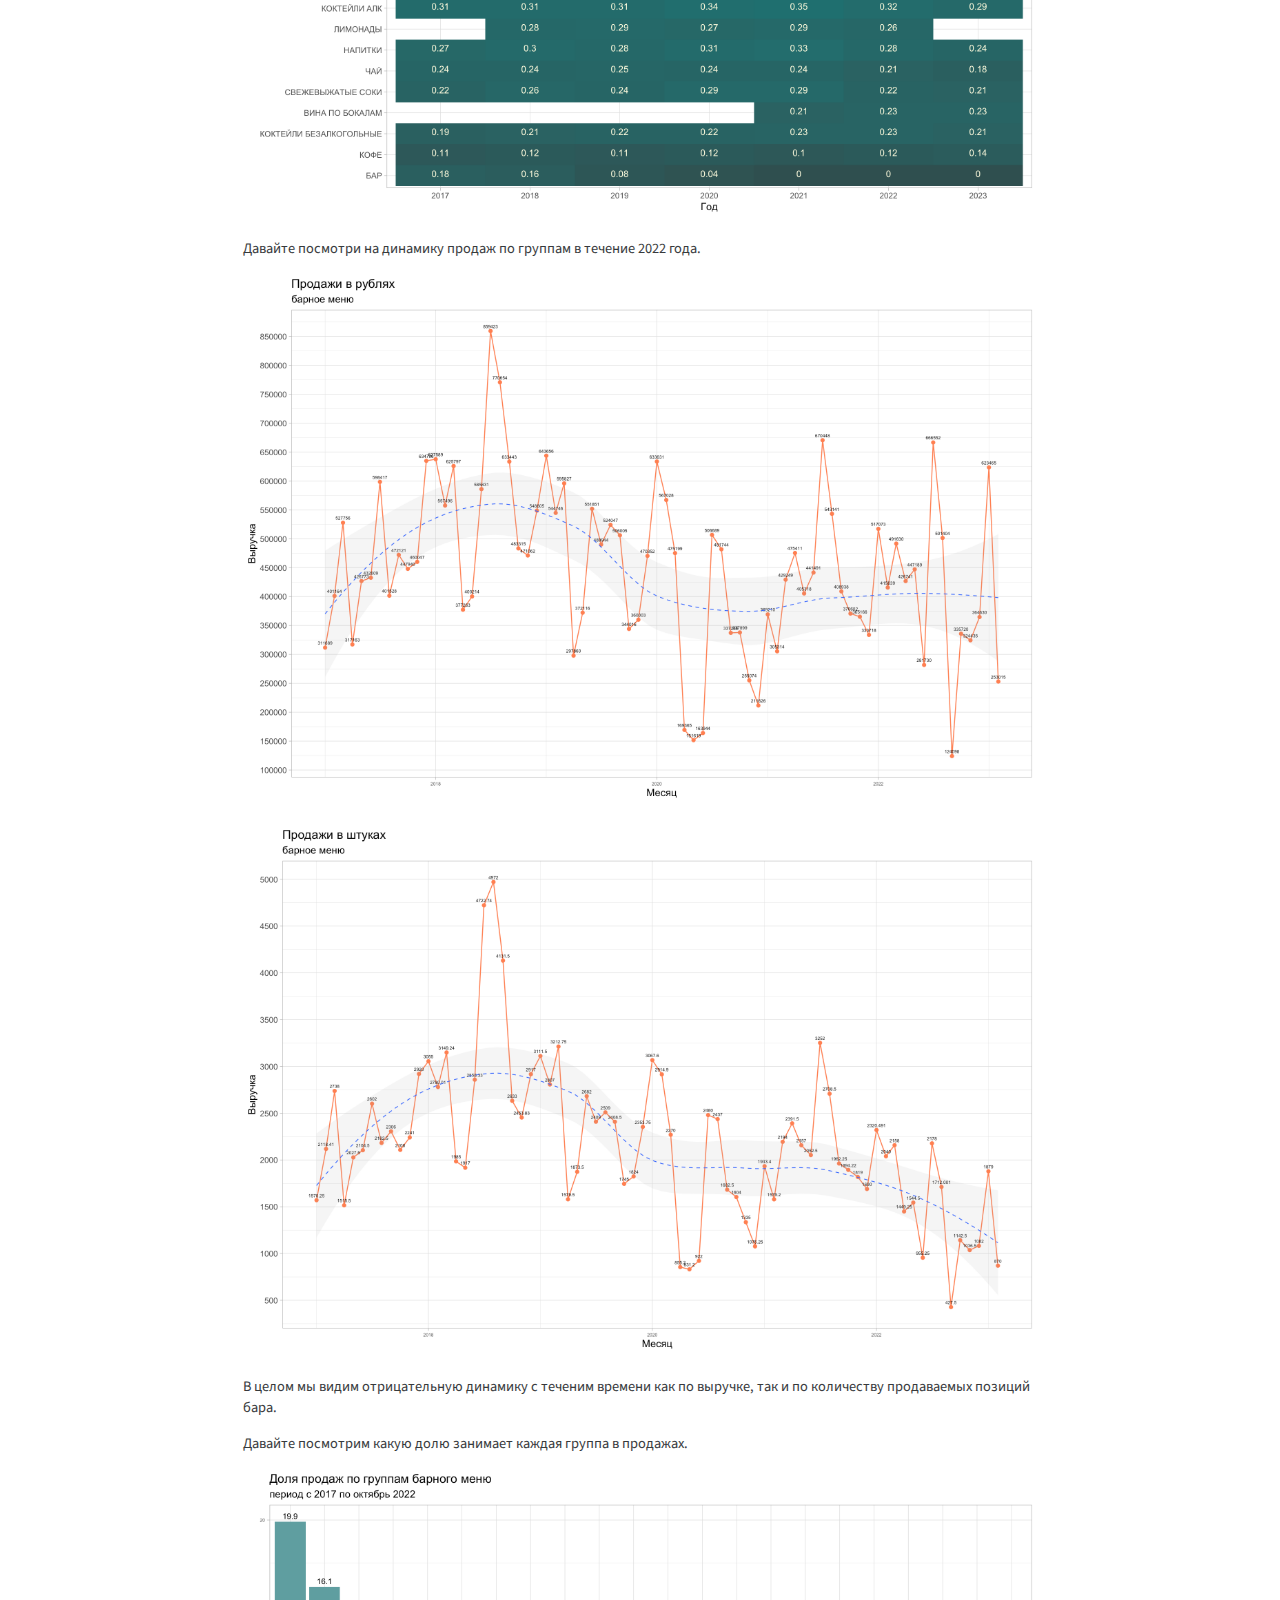
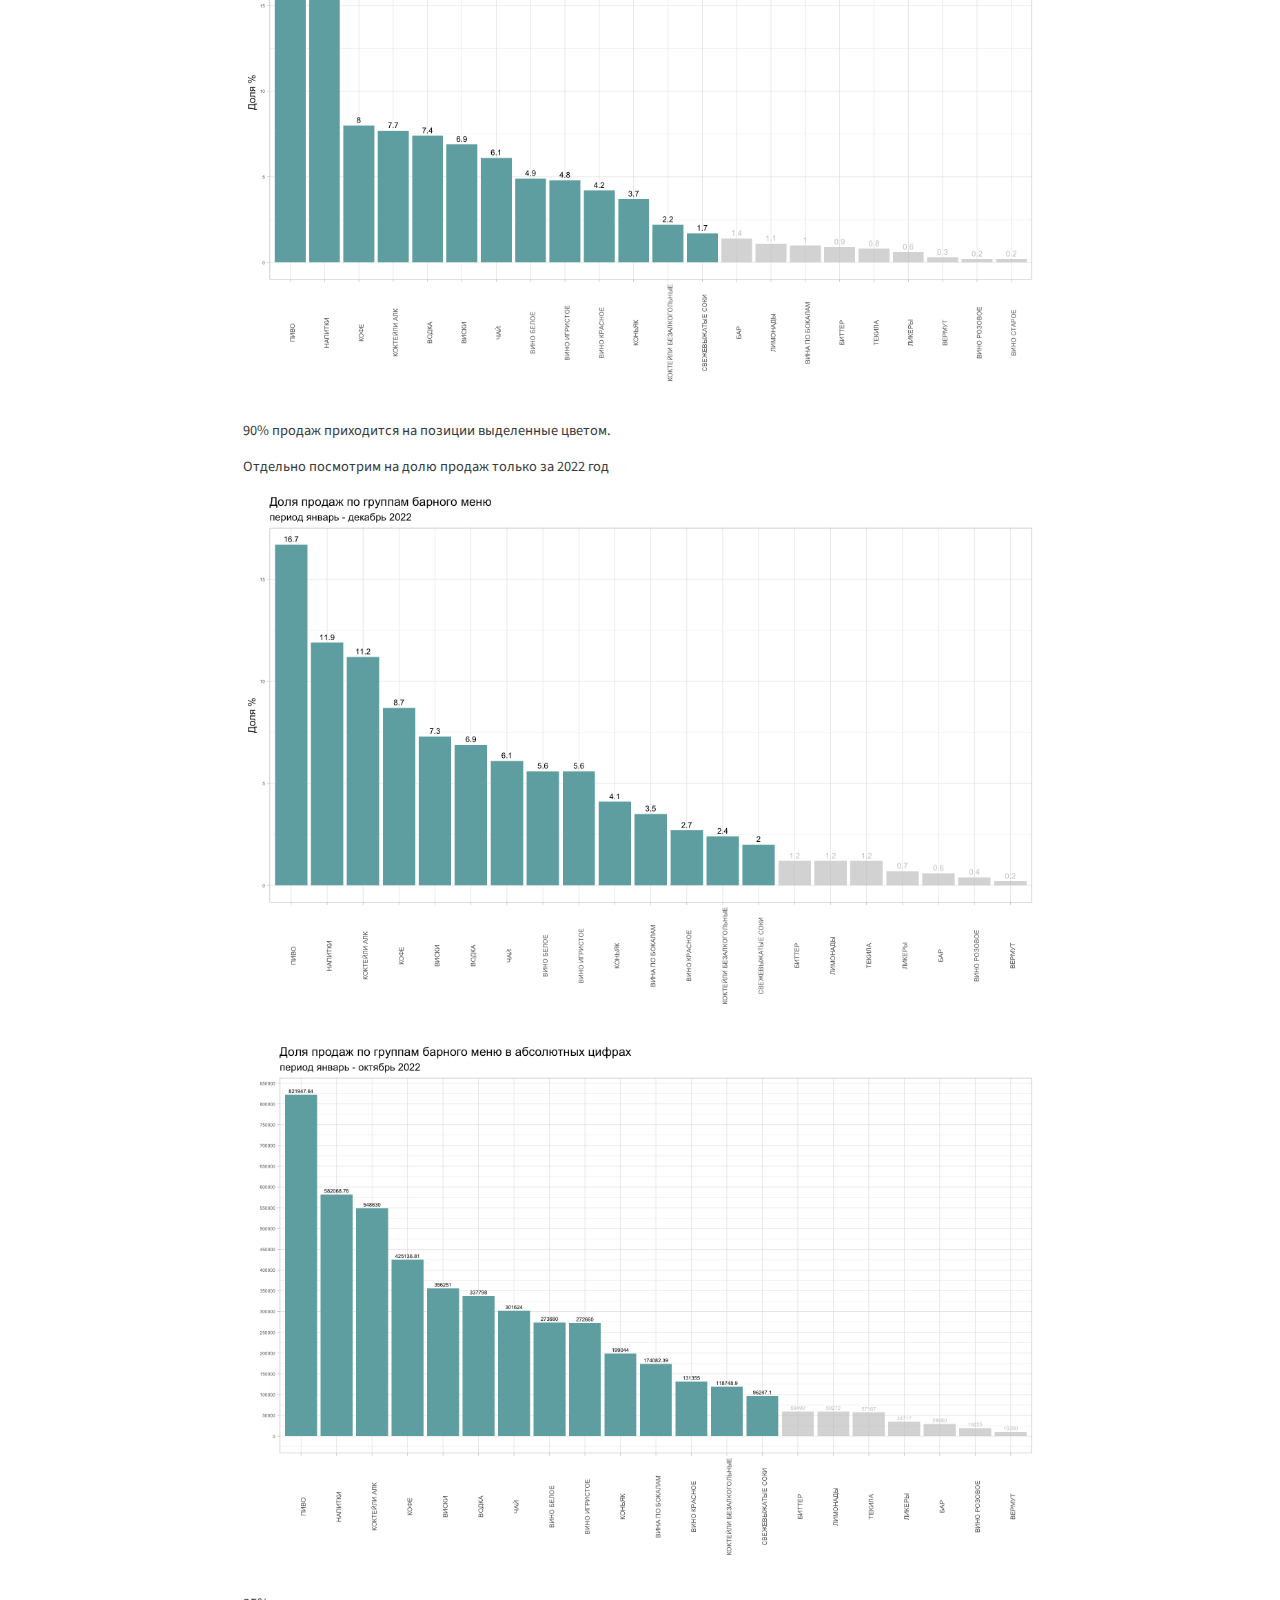
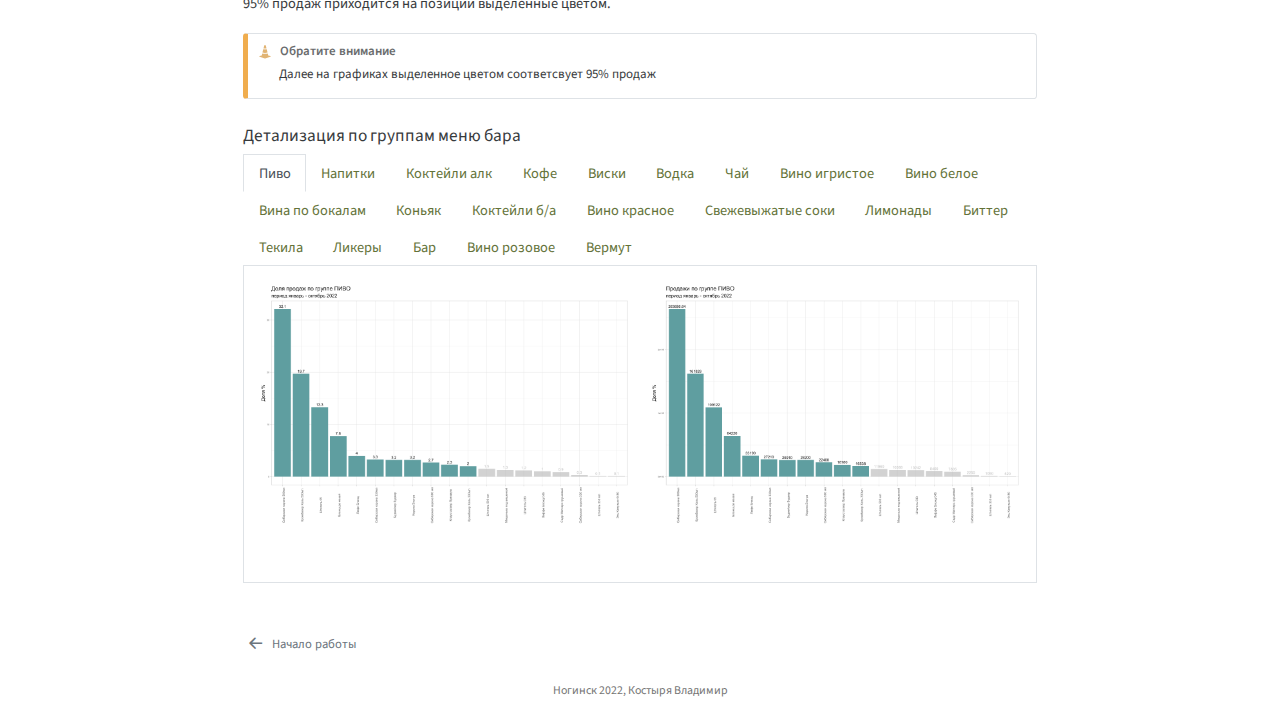
==== commit 5dd3a5d4: "15/02/2023" ====
--- a/docs/intro.html
+++ b/docs/intro.html
@@ -95,16 +95,26 @@
       </div>
     <div class="sidebar-menu-container"> 
     <ul class="list-unstyled mt-1">
-        <li class="sidebar-item">
+        <li class="sidebar-item sidebar-item-section">
+      <div class="sidebar-item-container"> 
+            <a class="sidebar-item-text sidebar-link text-start" data-bs-toggle="collapse" data-bs-target="#quarto-sidebar-section-1" aria-expanded="true">INTRODUCTION</a>
+          <a class="sidebar-item-toggle text-start" data-bs-toggle="collapse" data-bs-target="#quarto-sidebar-section-1" aria-expanded="true">
+            <i class="bi bi-chevron-right ms-2"></i>
+          </a> 
+      </div>
+      <ul id="quarto-sidebar-section-1" class="collapse list-unstyled sidebar-section depth1 show">  
+          <li class="sidebar-item">
   <div class="sidebar-item-container"> 
   <a href="./index.html" class="sidebar-item-text sidebar-link">Начало работы</a>
   </div>
 </li>
-        <li class="sidebar-item">
+          <li class="sidebar-item">
   <div class="sidebar-item-container"> 
   <a href="./intro.html" class="sidebar-item-text sidebar-link active"><span class="chapter-number">1</span>&nbsp; <span class="chapter-title">Отчет о продажах за период</span></a>
   </div>
 </li>
+      </ul>
+  </li>
     </ul>
     </div>
 </nav>
@@ -216,13 +226,7 @@
 <h3 class="unnumbered anchored" data-anchor-id="динамика-продаж">Динамика продаж</h3>
 <p>Посмотрим на динамику продаж по этим двум группам.</p>
 <div class="cell" data-layout-align="center">
-<div class="cell-output-display">
-<div class="quarto-figure quarto-figure-center">
-<figure class="figure">
-<p><img src="intro_files/figure-html/unnamed-chunk-6-1.png" class="img-fluid figure-img" width="672"></p>
-</figure>
-</div>
-</div>
+
 </div>
 <div class="cell" data-layout-align="center">
 <div class="cell-output-display">
@@ -451,7 +455,7 @@
 <section id="детализация-по-группам-меню-бара" class="level3 unnumbered">
 <h3 class="unnumbered anchored" data-anchor-id="детализация-по-группам-меню-бара">Детализация по группам меню бара</h3>
 <div class="panel-tabset">
-<ul class="nav nav-tabs" role="tablist"><li class="nav-item" role="presentation"><a class="nav-link active" id="tabset-1-1-tab" data-bs-toggle="tab" data-bs-target="#tabset-1-1" role="tab" aria-controls="tabset-1-1" aria-selected="true">Пиво</a></li><li class="nav-item" role="presentation"><a class="nav-link" id="tabset-1-2-tab" data-bs-toggle="tab" data-bs-target="#tabset-1-2" role="tab" aria-controls="tabset-1-2" aria-selected="false">Напитки</a></li><li class="nav-item" role="presentation"><a class="nav-link" id="tabset-1-3-tab" data-bs-toggle="tab" data-bs-target="#tabset-1-3" role="tab" aria-controls="tabset-1-3" aria-selected="false">Коктейли алк</a></li><li class="nav-item" role="presentation"><a class="nav-link" id="tabset-1-4-tab" data-bs-toggle="tab" data-bs-target="#tabset-1-4" role="tab" aria-controls="tabset-1-4" aria-selected="false">Кофе</a></li><li class="nav-item" role="presentation"><a class="nav-link" id="tabset-1-5-tab" data-bs-toggle="tab" data-bs-target="#tabset-1-5" role="tab" aria-controls="tabset-1-5" aria-selected="false">Виски</a></li><li class="nav-item" role="presentation"><a class="nav-link" id="tabset-1-6-tab" data-bs-toggle="tab" data-bs-target="#tabset-1-6" role="tab" aria-controls="tabset-1-6" aria-selected="false">Водка</a></li><li class="nav-item" role="presentation"><a class="nav-link" id="tabset-1-7-tab" data-bs-toggle="tab" data-bs-target="#tabset-1-7" role="tab" aria-controls="tabset-1-7" aria-selected="false">Чай</a></li><li class="nav-item" role="presentation"><a class="nav-link" id="tabset-1-8-tab" data-bs-toggle="tab" data-bs-target="#tabset-1-8" role="tab" aria-controls="tabset-1-8" aria-selected="false">Вино игристое</a></li><li class="nav-item" role="presentation"><a class="nav-link" id="tabset-1-9-tab" data-bs-toggle="tab" data-bs-target="#tabset-1-9" role="tab" aria-controls="tabset-1-9" aria-selected="false">Вино белое</a></li><li class="nav-item" role="presentation"><a class="nav-link" id="tabset-1-10-tab" data-bs-toggle="tab" data-bs-target="#tabset-1-10" role="tab" aria-controls="tabset-1-10" aria-selected="false">Вина по бокалам</a></li><li class="nav-item" role="presentation"><a class="nav-link" id="tabset-1-11-tab" data-bs-toggle="tab" data-bs-target="#tabset-1-11" role="tab" aria-controls="tabset-1-11" aria-selected="false">Коньяк</a></li><li class="nav-item" role="presentation"><a class="nav-link" id="tabset-1-12-tab" data-bs-toggle="tab" data-bs-target="#tabset-1-12" role="tab" aria-controls="tabset-1-12" aria-selected="false">Коктейли б/а</a></li><li class="nav-item" role="presentation"><a class="nav-link" id="tabset-1-13-tab" data-bs-toggle="tab" data-bs-target="#tabset-1-13" role="tab" aria-controls="tabset-1-13" aria-selected="false">Вино красное</a></li><li class="nav-item" role="presentation"><a class="nav-link" id="tabset-1-14-tab" data-bs-toggle="tab" data-bs-target="#tabset-1-14" role="tab" aria-controls="tabset-1-14" aria-selected="false">Свежевыжатые соки</a></li><li class="nav-item" role="presentation"><a class="nav-link" id="tabset-1-15-tab" data-bs-toggle="tab" data-bs-target="#tabset-1-15" role="tab" aria-controls="tabset-1-15" aria-selected="false">Лимонады</a></li><li class="nav-item" role="presentation"><a class="nav-link" id="tabset-1-16-tab" data-bs-toggle="tab" data-bs-target="#tabset-1-16" role="tab" aria-controls="tabset-1-16" aria-selected="false">Биттер</a></li><li class="nav-item" role="presentation"><a class="nav-link" id="tabset-1-17-tab" data-bs-toggle="tab" data-bs-target="#tabset-1-17" role="tab" aria-controls="tabset-1-17" aria-selected="false">Текила</a></li><li class="nav-item" role="presentation"><a class="nav-link" id="tabset-1-18-tab" data-bs-toggle="tab" data-bs-target="#tabset-1-18" role="tab" aria-controls="tabset-1-18" aria-selected="false">Ликеры</a></li><li class="nav-item" role="presentation"><a class="nav-link" id="tabset-1-19-tab" data-bs-toggle="tab" data-bs-target="#tabset-1-19" role="tab" aria-controls="tabset-1-19" aria-selected="false">Бар</a></li><li class="nav-item" role="presentation"><a class="nav-link" id="tabset-1-20-tab" data-bs-toggle="tab" data-bs-target="#tabset-1-20" role="tab" aria-controls="tabset-1-20" aria-selected="false">Вино розовое</a></li><li class="nav-item" role="presentation"><a class="nav-link" id="tabset-1-21-tab" data-bs-toggle="tab" data-bs-target="#tabset-1-21" role="tab" aria-controls="tabset-1-21" aria-selected="false">Вермут</a></li></ul>
+<ul class="nav nav-tabs" role="tablist"><li class="nav-item" role="presentation"><a class="nav-link active" id="tabset-1-1-tab" data-bs-toggle="tab" data-bs-target="#tabset-1-1" role="tab" aria-controls="tabset-1-1" aria-selected="true" aria-current="page">Пиво</a></li><li class="nav-item" role="presentation"><a class="nav-link" id="tabset-1-2-tab" data-bs-toggle="tab" data-bs-target="#tabset-1-2" role="tab" aria-controls="tabset-1-2" aria-selected="false">Напитки</a></li><li class="nav-item" role="presentation"><a class="nav-link" id="tabset-1-3-tab" data-bs-toggle="tab" data-bs-target="#tabset-1-3" role="tab" aria-controls="tabset-1-3" aria-selected="false">Коктейли алк</a></li><li class="nav-item" role="presentation"><a class="nav-link" id="tabset-1-4-tab" data-bs-toggle="tab" data-bs-target="#tabset-1-4" role="tab" aria-controls="tabset-1-4" aria-selected="false">Кофе</a></li><li class="nav-item" role="presentation"><a class="nav-link" id="tabset-1-5-tab" data-bs-toggle="tab" data-bs-target="#tabset-1-5" role="tab" aria-controls="tabset-1-5" aria-selected="false">Виски</a></li><li class="nav-item" role="presentation"><a class="nav-link" id="tabset-1-6-tab" data-bs-toggle="tab" data-bs-target="#tabset-1-6" role="tab" aria-controls="tabset-1-6" aria-selected="false">Водка</a></li><li class="nav-item" role="presentation"><a class="nav-link" id="tabset-1-7-tab" data-bs-toggle="tab" data-bs-target="#tabset-1-7" role="tab" aria-controls="tabset-1-7" aria-selected="false">Чай</a></li><li class="nav-item" role="presentation"><a class="nav-link" id="tabset-1-8-tab" data-bs-toggle="tab" data-bs-target="#tabset-1-8" role="tab" aria-controls="tabset-1-8" aria-selected="false">Вино игристое</a></li><li class="nav-item" role="presentation"><a class="nav-link" id="tabset-1-9-tab" data-bs-toggle="tab" data-bs-target="#tabset-1-9" role="tab" aria-controls="tabset-1-9" aria-selected="false">Вино белое</a></li><li class="nav-item" role="presentation"><a class="nav-link" id="tabset-1-10-tab" data-bs-toggle="tab" data-bs-target="#tabset-1-10" role="tab" aria-controls="tabset-1-10" aria-selected="false">Вина по бокалам</a></li><li class="nav-item" role="presentation"><a class="nav-link" id="tabset-1-11-tab" data-bs-toggle="tab" data-bs-target="#tabset-1-11" role="tab" aria-controls="tabset-1-11" aria-selected="false">Коньяк</a></li><li class="nav-item" role="presentation"><a class="nav-link" id="tabset-1-12-tab" data-bs-toggle="tab" data-bs-target="#tabset-1-12" role="tab" aria-controls="tabset-1-12" aria-selected="false">Коктейли б/а</a></li><li class="nav-item" role="presentation"><a class="nav-link" id="tabset-1-13-tab" data-bs-toggle="tab" data-bs-target="#tabset-1-13" role="tab" aria-controls="tabset-1-13" aria-selected="false">Вино красное</a></li><li class="nav-item" role="presentation"><a class="nav-link" id="tabset-1-14-tab" data-bs-toggle="tab" data-bs-target="#tabset-1-14" role="tab" aria-controls="tabset-1-14" aria-selected="false">Свежевыжатые соки</a></li><li class="nav-item" role="presentation"><a class="nav-link" id="tabset-1-15-tab" data-bs-toggle="tab" data-bs-target="#tabset-1-15" role="tab" aria-controls="tabset-1-15" aria-selected="false">Лимонады</a></li><li class="nav-item" role="presentation"><a class="nav-link" id="tabset-1-16-tab" data-bs-toggle="tab" data-bs-target="#tabset-1-16" role="tab" aria-controls="tabset-1-16" aria-selected="false">Биттер</a></li><li class="nav-item" role="presentation"><a class="nav-link" id="tabset-1-17-tab" data-bs-toggle="tab" data-bs-target="#tabset-1-17" role="tab" aria-controls="tabset-1-17" aria-selected="false">Текила</a></li><li class="nav-item" role="presentation"><a class="nav-link" id="tabset-1-18-tab" data-bs-toggle="tab" data-bs-target="#tabset-1-18" role="tab" aria-controls="tabset-1-18" aria-selected="false">Ликеры</a></li><li class="nav-item" role="presentation"><a class="nav-link" id="tabset-1-19-tab" data-bs-toggle="tab" data-bs-target="#tabset-1-19" role="tab" aria-controls="tabset-1-19" aria-selected="false">Бар</a></li><li class="nav-item" role="presentation"><a class="nav-link" id="tabset-1-20-tab" data-bs-toggle="tab" data-bs-target="#tabset-1-20" role="tab" aria-controls="tabset-1-20" aria-selected="false">Вино розовое</a></li><li class="nav-item" role="presentation"><a class="nav-link" id="tabset-1-21-tab" data-bs-toggle="tab" data-bs-target="#tabset-1-21" role="tab" aria-controls="tabset-1-21" aria-selected="false">Вермут</a></li></ul>
 <div class="tab-content">
 <div id="tabset-1-1" class="tab-pane active" role="tabpanel" aria-labelledby="tabset-1-1-tab">
 <div class="cell quarto-layout-panel">
